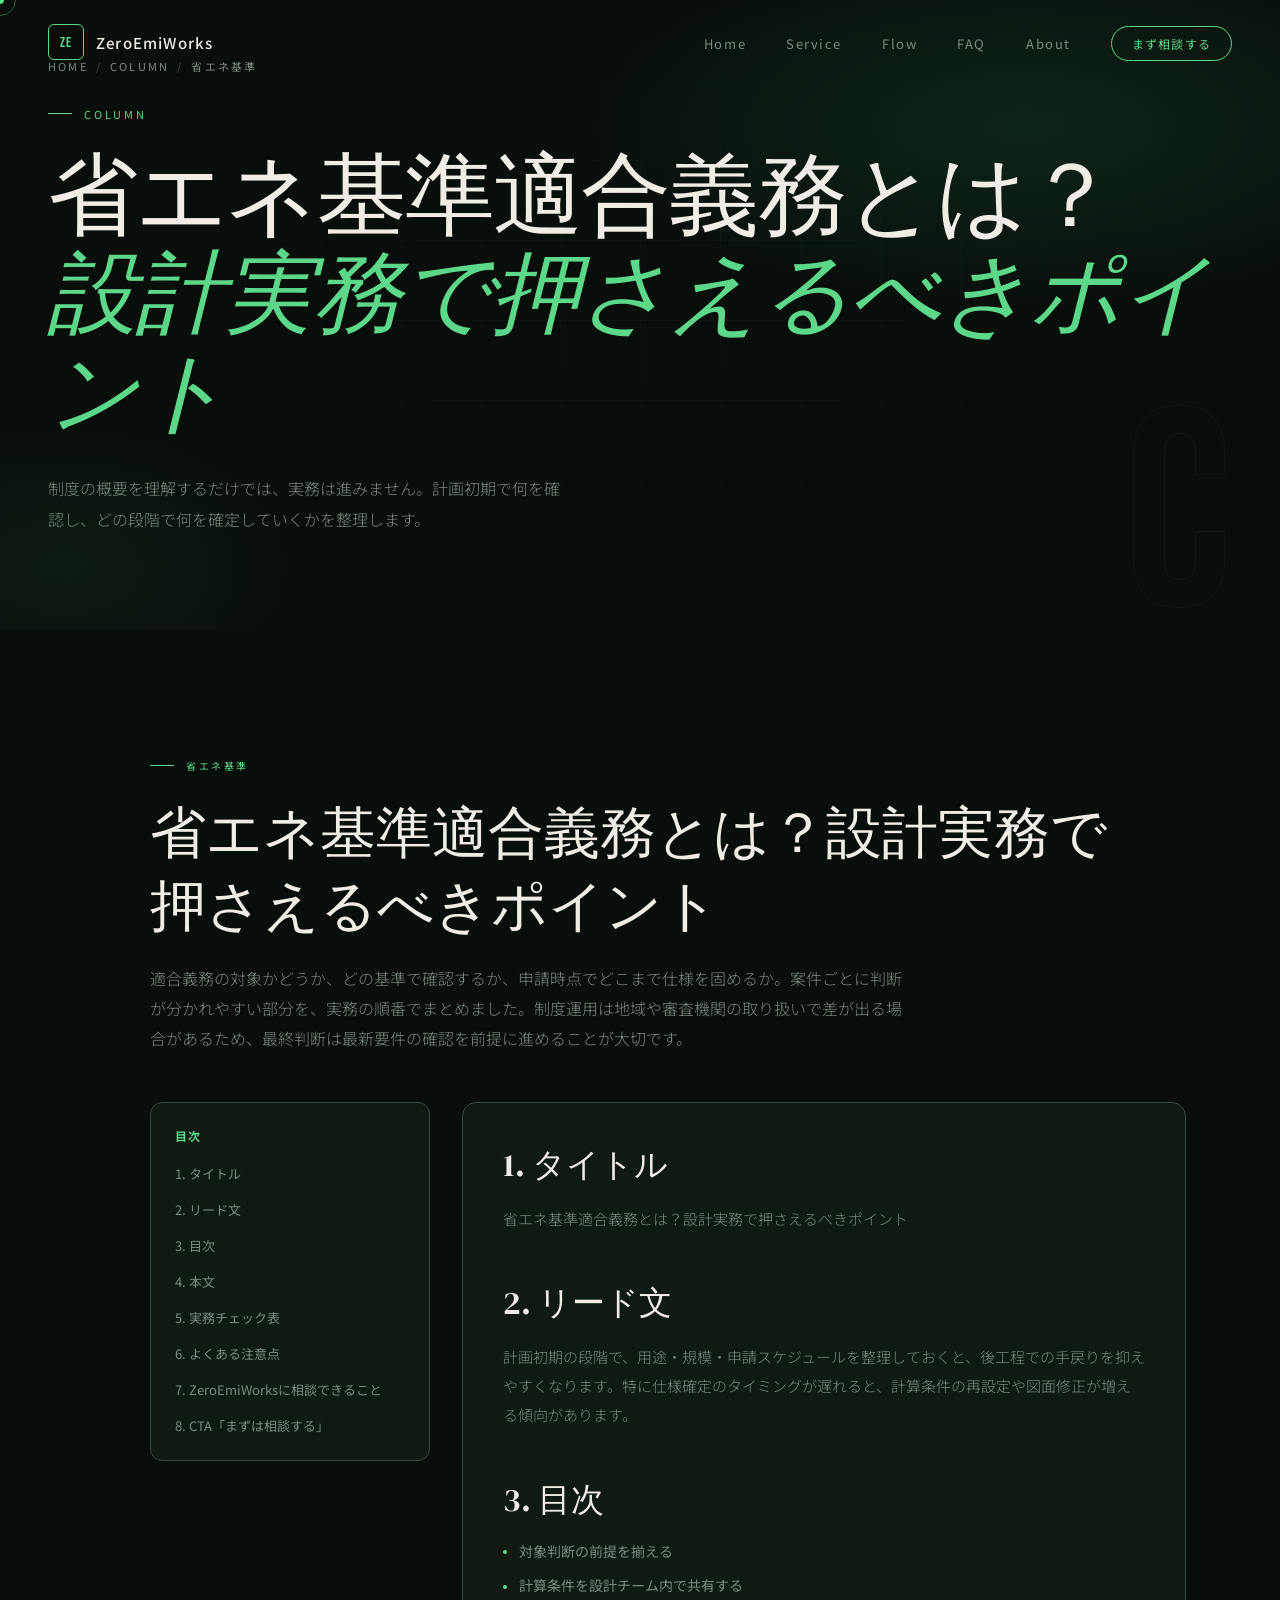
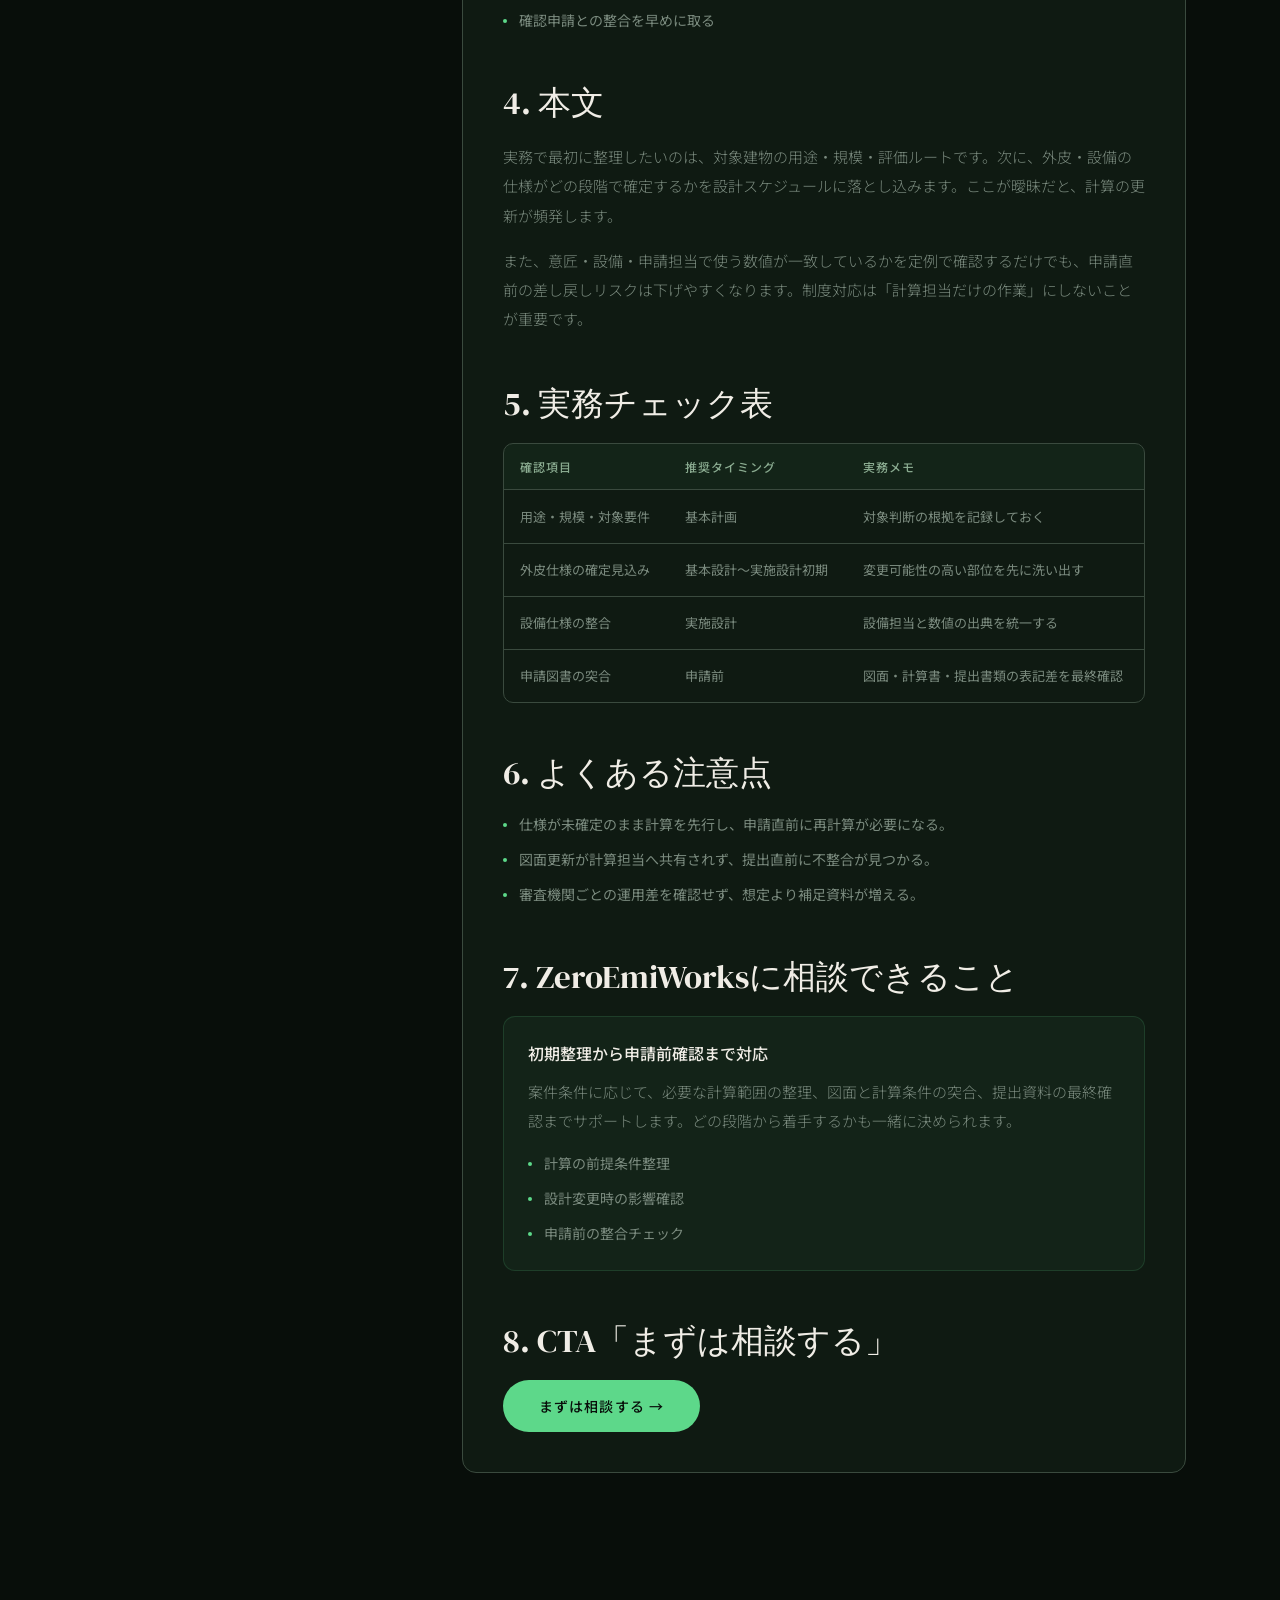
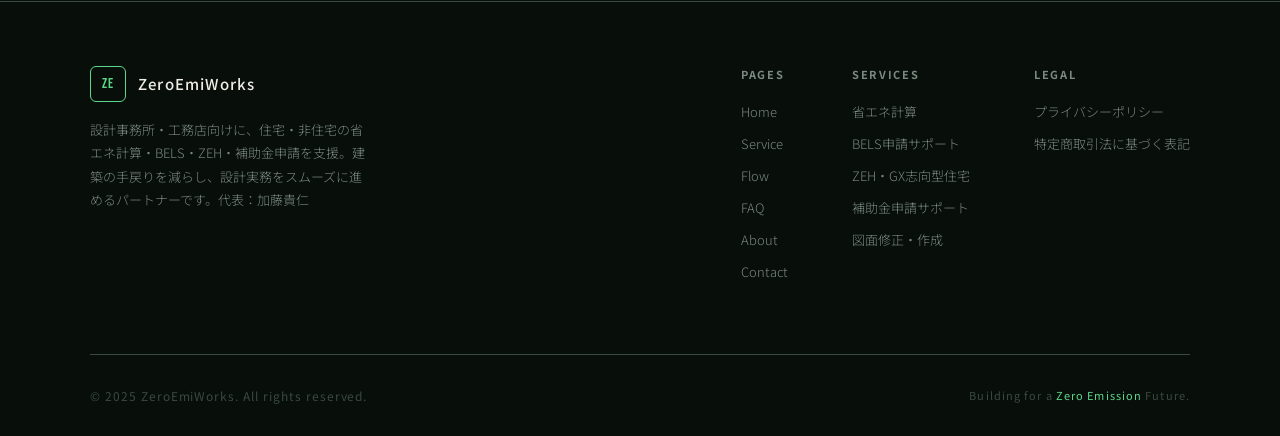
==== blog-shoene.html @ 1a53033e "Add column blog pages" ====
<!DOCTYPE html>
<html lang="ja">
<head>
  <meta charset="UTF-8">
  <meta name="viewport" content="width=device-width, initial-scale=1.0">
  <title>省エネ基準適合義務とは？設計実務で押さえるべきポイント — ZeroEmiWorks</title>
  <meta name="description" content="省エネ基準適合義務の実務対応を、設計事務所・工務店向けに整理。初期段階で確認したい項目、実務チェック表、注意点、相談の進め方をまとめています。">
  <meta property="og:title" content="省エネ基準適合義務とは？設計実務で押さえるべきポイント — ZeroEmiWorks">
  <meta property="og:description" content="省エネ基準適合義務に関する実務上の確認ポイントを整理した記事です。">
  <meta property="og:type" content="article">
  <meta property="og:url" content="https://zeroemiworks.com/blog-shoene.html">
  <meta property="og:image" content="https://zeroemiworks.com/ogp.png">
  <meta name="twitter:card" content="summary_large_image">
  <link rel="icon" href="favicon.ico">
  <link rel="preconnect" href="https://fonts.googleapis.com">
  <link rel="preconnect" href="https://fonts.gstatic.com" crossorigin>
  <link href="https://fonts.googleapis.com/css2?family=Noto+Sans+JP:wght@300;400;500;700&family=DM+Serif+Display:ital@0;1&family=Bebas+Neue&display=swap" rel="stylesheet">
  <link rel="stylesheet" href="style.css">
</head>
<body>
<div class="cursor" id="cursor"></div>
<div class="cursor-ring" id="cursorRing"></div>

<nav id="nav">
  <a href="index.html" class="nav-logo"><div class="logo-mark">ZE</div><span class="logo-text">ZeroEmiWorks</span></a>
  <ul class="nav-links">
    <li><a href="index.html">Home</a></li><li><a href="service.html">Service</a></li><li><a href="flow.html">Flow</a></li><li><a href="faq.html">FAQ</a></li><li><a href="about.html">About</a></li><li><a href="contact.html" class="nav-cta">まず相談する</a></li>
  </ul>
  <button class="nav-hamburger" id="navHamburger" aria-label="メニューを開く"><span></span><span></span><span></span></button>
</nav>
<div class="nav-mobile-menu" id="navMobileMenu">
  <a href="index.html">Home</a><a href="service.html">Service</a><a href="flow.html">Flow</a><a href="faq.html">FAQ</a><a href="about.html">About</a><a href="contact.html" class="nav-cta">まず相談する</a>
</div>

<section class="page-hero">
  <div class="page-hero-bg"></div>
  <div class="page-hero-grid"></div>
  <div class="page-hero-num">C</div>
  <div class="breadcrumb"><a href="index.html">Home</a><span class="sep">/</span><a href="blog.html">COLUMN</a><span class="sep">/</span><span>省エネ基準</span></div>
  <div class="page-hero-label">COLUMN</div>
  <h1>省エネ基準適合義務とは？<br><em>設計実務で押さえるべきポイント</em></h1>
  <p class="page-hero-sub">制度の概要を理解するだけでは、実務は進みません。計画初期で何を確認し、どの段階で何を確定していくかを整理します。</p>
</section>

<section class="section" style="background:var(--c-bg);">
  <div class="blog-article-wrap">
    <header class="blog-article-header reveal">
      <div class="section-eyebrow">省エネ基準</div>
      <h1>省エネ基準適合義務とは？設計実務で押さえるべきポイント</h1>
      <p class="blog-lead">適合義務の対象かどうか、どの基準で確認するか、申請時点でどこまで仕様を固めるか。案件ごとに判断が分かれやすい部分を、実務の順番でまとめました。制度運用は地域や審査機関の取り扱いで差が出る場合があるため、最終判断は最新要件の確認を前提に進めることが大切です。</p>
    </header>

    <div class="blog-layout reveal reveal-delay-1">
      <aside class="blog-toc">
        <h2>目次</h2>
        <ul>
          <li><a href="#sec1">1. タイトル</a></li>
          <li><a href="#sec2">2. リード文</a></li>
          <li><a href="#sec3">3. 目次</a></li>
          <li><a href="#sec4">4. 本文</a></li>
          <li><a href="#sec5">5. 実務チェック表</a></li>
          <li><a href="#sec6">6. よくある注意点</a></li>
          <li><a href="#sec7">7. ZeroEmiWorksに相談できること</a></li>
          <li><a href="#sec8">8. CTA「まずは相談する」</a></li>
        </ul>
      </aside>

      <article class="blog-content">
        <section id="sec1">
          <h3>1. タイトル</h3>
          <p>省エネ基準適合義務とは？設計実務で押さえるべきポイント</p>
        </section>

        <section id="sec2">
          <h3>2. リード文</h3>
          <p>計画初期の段階で、用途・規模・申請スケジュールを整理しておくと、後工程での手戻りを抑えやすくなります。特に仕様確定のタイミングが遅れると、計算条件の再設定や図面修正が増える傾向があります。</p>
        </section>

        <section id="sec3">
          <h3>3. 目次</h3>
          <ul class="blog-note-list">
            <li>対象判断の前提を揃える</li>
            <li>計算条件を設計チーム内で共有する</li>
            <li>確認申請との整合を早めに取る</li>
          </ul>
        </section>

        <section id="sec4">
          <h3>4. 本文</h3>
          <p>実務で最初に整理したいのは、対象建物の用途・規模・評価ルートです。次に、外皮・設備の仕様がどの段階で確定するかを設計スケジュールに落とし込みます。ここが曖昧だと、計算の更新が頻発します。</p>
          <p>また、意匠・設備・申請担当で使う数値が一致しているかを定例で確認するだけでも、申請直前の差し戻しリスクは下げやすくなります。制度対応は「計算担当だけの作業」にしないことが重要です。</p>
        </section>

        <section id="sec5">
          <h3>5. 実務チェック表</h3>
          <div class="blog-table-wrap">
            <table class="blog-table">
              <thead>
                <tr><th>確認項目</th><th>推奨タイミング</th><th>実務メモ</th></tr>
              </thead>
              <tbody>
                <tr><td>用途・規模・対象要件</td><td>基本計画</td><td>対象判断の根拠を記録しておく</td></tr>
                <tr><td>外皮仕様の確定見込み</td><td>基本設計〜実施設計初期</td><td>変更可能性の高い部位を先に洗い出す</td></tr>
                <tr><td>設備仕様の整合</td><td>実施設計</td><td>設備担当と数値の出典を統一する</td></tr>
                <tr><td>申請図書の突合</td><td>申請前</td><td>図面・計算書・提出書類の表記差を最終確認</td></tr>
              </tbody>
            </table>
          </div>
        </section>

        <section id="sec6">
          <h3>6. よくある注意点</h3>
          <ul class="blog-warn-list">
            <li>仕様が未確定のまま計算を先行し、申請直前に再計算が必要になる。</li>
            <li>図面更新が計算担当へ共有されず、提出直前に不整合が見つかる。</li>
            <li>審査機関ごとの運用差を確認せず、想定より補足資料が増える。</li>
          </ul>
        </section>

        <section id="sec7">
          <h3>7. ZeroEmiWorksに相談できること</h3>
          <div class="blog-mini-cta">
            <h4>初期整理から申請前確認まで対応</h4>
            <p>案件条件に応じて、必要な計算範囲の整理、図面と計算条件の突合、提出資料の最終確認までサポートします。どの段階から着手するかも一緒に決められます。</p>
            <ul class="blog-check-list">
              <li>計算の前提条件整理</li>
              <li>設計変更時の影響確認</li>
              <li>申請前の整合チェック</li>
            </ul>
          </div>
        </section>

        <section id="sec8">
          <h3>8. CTA「まずは相談する」</h3>
          <a href="contact.html" class="btn-primary">まずは相談する →</a>
        </section>
      </article>
    </div>
  </div>
</section>

<footer>
  <div class="footer-inner">
    <div class="footer-top">
      <div class="footer-brand">
        <a href="index.html" class="nav-logo"><div class="logo-mark">ZE</div><span class="logo-text">ZeroEmiWorks</span></a>
        <p>設計事務所・工務店向けに、住宅・非住宅の省エネ計算・BELS・ZEH・補助金申請を支援。建築の手戻りを減らし、設計実務をスムーズに進めるパートナーです。代表：加藤貴仁</p>
      </div>
      <div class="footer-links-grid">
        <div class="footer-col"><h4>Pages</h4><ul><li><a href="index.html">Home</a></li><li><a href="service.html">Service</a></li><li><a href="flow.html">Flow</a></li><li><a href="faq.html">FAQ</a></li><li><a href="about.html">About</a></li><li><a href="contact.html">Contact</a></li></ul></div>
        <div class="footer-col"><h4>Services</h4><ul><li><a href="service.html">省エネ計算</a></li><li><a href="service.html">BELS申請サポート</a></li><li><a href="service.html">ZEH・GX志向型住宅</a></li><li><a href="service.html">補助金申請サポート</a></li><li><a href="service.html">図面修正・作成</a></li></ul></div>
        <div class="footer-col"><h4>Legal</h4><ul><li><a href="privacy.html">プライバシーポリシー</a></li><li><a href="law.html">特定商取引法に基づく表記</a></li></ul></div>
      </div>
    </div>
    <div class="footer-bottom">
      <span class="footer-copy">© 2025 ZeroEmiWorks. All rights reserved.</span>
      <span class="footer-accent">Building for a <span>Zero Emission</span> Future.</span>
    </div>
  </div>
</footer>
<script src="script.js"></script>
</body>
</html>
---- style.css ----
/* ============================================================
   ZeroEmiWorks — style.css  (Netlify直置き版)
   全ページ共通スタイルシート
   ============================================================ */

/* ---------- Reset & Base ---------- */
*, *::before, *::after { box-sizing: border-box; margin: 0; padding: 0; }

:root {
  --c-bg: #080e0a;
  --c-surface: #0f1a12;
  --c-green: #1a5c3a;
  --c-green-mid: #2d7a52;
  --c-accent: #5dd88a;
  --c-sage: #8aab90;
  --c-paper: #f2efe8;
  --c-warm: #e8e2d5;
  --c-text: #f0ede6;
  --c-muted: #7a8a7e;
  --c-dim: #3a4a3e;
  --font-serif: 'DM Serif Display', 'Noto Serif JP', serif;
  --font-sans: 'Noto Sans JP', sans-serif;
  --font-display: 'Bebas Neue', sans-serif;
}

html { scroll-behavior: smooth; }

body {
  font-family: var(--font-sans);
  background: var(--c-bg);
  color: var(--c-text);
  overflow-x: hidden;
  cursor: none;
}

/* ---------- Custom Cursor ---------- */
.cursor {
  position: fixed;
  width: 8px;
  height: 8px;
  background: var(--c-accent);
  border-radius: 50%;
  pointer-events: none;
  z-index: 9999;
  transition: transform 0.15s ease, opacity 0.3s;
  transform: translate(-50%, -50%);
}
.cursor-ring {
  position: fixed;
  width: 32px;
  height: 32px;
  border: 1px solid rgba(93,216,138,0.4);
  border-radius: 50%;
  pointer-events: none;
  z-index: 9998;
  transition: transform 0.35s ease, width 0.3s, height 0.3s, border-color 0.3s;
  transform: translate(-50%, -50%);
}

/* ---------- Navigation ---------- */
nav {
  position: fixed;
  top: 0; left: 0; right: 0;
  z-index: 100;
  padding: 1.5rem 3rem;
  display: flex;
  align-items: center;
  justify-content: space-between;
  transition: background 0.5s, backdrop-filter 0.5s;
}
nav.scrolled {
  background: rgba(8,14,10,0.85);
  backdrop-filter: blur(16px);
  border-bottom: 1px solid rgba(93,216,138,0.1);
}
.nav-logo {
  display: flex;
  align-items: center;
  gap: 12px;
  text-decoration: none;
}
.logo-mark {
  width: 36px; height: 36px;
  border: 1px solid var(--c-accent);
  border-radius: 6px;
  display: flex; align-items: center; justify-content: center;
  font-family: var(--font-display);
  font-size: 14px;
  color: var(--c-accent);
  letter-spacing: 0.05em;
  flex-shrink: 0;
}
.logo-text {
  font-weight: 500;
  font-size: 15px;
  color: var(--c-text);
  letter-spacing: 0.08em;
}
.nav-links {
  display: flex;
  align-items: center;
  gap: 2.5rem;
  list-style: none;
}
.nav-links a {
  color: var(--c-muted);
  text-decoration: none;
  font-size: 13px;
  letter-spacing: 0.12em;
  font-weight: 400;
  transition: color 0.2s;
}
.nav-links a:hover,
.nav-links a.active { color: var(--c-text); }
.nav-cta {
  background: transparent;
  border: 1px solid var(--c-accent) !important;
  color: var(--c-accent) !important;
  padding: 8px 20px;
  border-radius: 100px;
  font-size: 12px !important;
  letter-spacing: 0.1em !important;
  transition: background 0.2s, color 0.2s !important;
}
.nav-cta:hover {
  background: var(--c-accent) !important;
  color: var(--c-bg) !important;
}

/* Hamburger */
.nav-hamburger {
  display: none;
  flex-direction: column;
  justify-content: center;
  gap: 5px;
  width: 36px; height: 36px;
  cursor: pointer;
  background: none;
  border: none;
  padding: 4px;
  z-index: 200;
}
.nav-hamburger span {
  display: block;
  width: 100%; height: 1px;
  background: var(--c-text);
  transition: transform 0.3s, opacity 0.3s;
}
.nav-hamburger.open span:nth-child(1) { transform: translateY(6px) rotate(45deg); }
.nav-hamburger.open span:nth-child(2) { opacity: 0; }
.nav-hamburger.open span:nth-child(3) { transform: translateY(-6px) rotate(-45deg); }

.nav-mobile-menu {
  display: none;
  position: fixed;
  inset: 0;
  background: rgba(8,14,10,0.97);
  backdrop-filter: blur(20px);
  z-index: 150;
  flex-direction: column;
  align-items: center;
  justify-content: center;
  gap: 2rem;
}
.nav-mobile-menu.open { display: flex; }
.nav-mobile-menu a {
  color: var(--c-text);
  text-decoration: none;
  font-size: 24px;
  font-family: var(--font-serif);
  font-weight: 300;
  letter-spacing: 0.05em;
  transition: color 0.2s;
}
.nav-mobile-menu a:hover { color: var(--c-accent); }
.nav-mobile-menu .nav-cta {
  font-size: 14px !important;
  padding: 12px 32px;
  margin-top: 1rem;
}

/* ---------- Section Base ---------- */
.section { padding: 8rem 3rem; position: relative; }
.section-inner { max-width: 1100px; margin: 0 auto; }

.section-eyebrow {
  font-size: 10px;
  letter-spacing: 0.25em;
  color: var(--c-accent);
  text-transform: uppercase;
  margin-bottom: 1.5rem;
  display: flex;
  align-items: center;
  gap: 12px;
}
.section-eyebrow::before {
  content: '';
  display: block;
  width: 24px; height: 1px;
  background: var(--c-accent);
}

/* ---------- Buttons ---------- */
.btn-primary {
  display: inline-flex;
  align-items: center;
  gap: 10px;
  background: var(--c-accent);
  color: var(--c-bg);
  padding: 16px 36px;
  border-radius: 100px;
  font-size: 14px;
  font-weight: 500;
  letter-spacing: 0.08em;
  text-decoration: none;
  transition: background 0.2s, transform 0.2s;
  font-family: var(--font-sans);
  border: none;
  cursor: pointer;
}
.btn-primary:hover { background: #7aeaa6; transform: translateY(-2px); }
.btn-primary svg { transition: transform 0.2s; }
.btn-primary:hover svg { transform: translateX(4px); }

.btn-outline {
  display: inline-flex;
  align-items: center;
  gap: 8px;
  border: 1px solid var(--c-dim);
  color: var(--c-muted);
  padding: 15px 32px;
  border-radius: 100px;
  font-size: 14px;
  letter-spacing: 0.08em;
  text-decoration: none;
  transition: border-color 0.2s, color 0.2s;
  font-family: var(--font-sans);
}
.btn-outline:hover { border-color: var(--c-muted); color: var(--c-text); }

.btn-ghost {
  display: inline-flex;
  align-items: center;
  gap: 8px;
  color: var(--c-muted);
  font-size: 13px;
  letter-spacing: 0.1em;
  text-decoration: none;
  transition: color 0.2s;
}
.btn-ghost:hover { color: var(--c-text); }

.link-more {
  color: var(--c-accent);
  text-decoration: none;
  font-size: 13px;
  letter-spacing: 0.1em;
  display: flex;
  align-items: center;
  gap: 8px;
  transition: gap 0.2s;
}
.link-more:hover { gap: 14px; }

/* ---------- Breadcrumb ---------- */
.breadcrumb {
  font-size: 11px;
  letter-spacing: 0.2em;
  color: var(--c-muted);
  text-transform: uppercase;
  margin-bottom: 2rem;
  display: flex;
  align-items: center;
  gap: 8px;
  position: relative; z-index: 2;
}
.breadcrumb a { color: var(--c-muted); text-decoration: none; transition: color 0.2s; }
.breadcrumb a:hover { color: var(--c-accent); }
.breadcrumb .sep { color: var(--c-dim); }

/* ---------- Page Hero (サブページ共通) ---------- */
.page-hero {
  min-height: 70vh;
  display: flex;
  flex-direction: column;
  justify-content: flex-end;
  padding: 0 3rem 6rem;
  position: relative;
  overflow: hidden;
}
.page-hero-bg {
  position: absolute; inset: 0;
  background:
    radial-gradient(ellipse 60% 50% at 80% 20%, rgba(26,92,58,0.3) 0%, transparent 60%),
    radial-gradient(ellipse 40% 50% at 5% 90%, rgba(93,216,138,0.06) 0%, transparent 50%),
    var(--c-bg);
}
.page-hero-grid {
  position: absolute; inset: 0;
  background-image:
    linear-gradient(rgba(93,216,138,0.04) 1px, transparent 1px),
    linear-gradient(90deg, rgba(93,216,138,0.04) 1px, transparent 1px);
  background-size: 80px 80px;
  -webkit-mask-image: radial-gradient(ellipse 80% 80% at 50% 50%, black 0%, transparent 70%);
  mask-image: radial-gradient(ellipse 80% 80% at 50% 50%, black 0%, transparent 70%);
}
.page-hero-num {
  position: absolute;
  right: 3rem; bottom: -2rem;
  font-family: var(--font-display);
  font-size: clamp(160px, 22vw, 300px);
  color: transparent;
  -webkit-text-stroke: 1px rgba(93,216,138,0.06);
  line-height: 1;
  user-select: none;
}
.page-hero-label {
  position: relative; z-index: 2;
  font-size: 11px;
  letter-spacing: 0.25em;
  color: var(--c-accent);
  text-transform: uppercase;
  margin-bottom: 1.5rem;
  display: flex; align-items: center; gap: 12px;
  opacity: 0; animation: fadeUp 0.8s ease 0.2s forwards;
}
.page-hero-label::before {
  content: ''; display: block;
  width: 24px; height: 1px;
  background: var(--c-accent);
}
.page-hero h1 {
  position: relative; z-index: 2;
  font-family: var(--font-serif);
  font-size: clamp(44px, 7vw, 90px);
  font-weight: 300;
  line-height: 1.1;
  letter-spacing: -0.02em;
  opacity: 0; animation: fadeUp 0.9s ease 0.4s forwards;
}
.page-hero h1 em { font-style: italic; color: var(--c-accent); }
.page-hero-sub {
  position: relative; z-index: 2;
  font-size: 16px;
  color: var(--c-muted);
  font-weight: 300;
  line-height: 1.9;
  max-width: 520px;
  margin-top: 2rem;
  opacity: 0; animation: fadeUp 0.9s ease 0.6s forwards;
}

/* ---------- Footer ---------- */
footer {
  background: var(--c-bg);
  border-top: 1px solid var(--c-dim);
  padding: 4rem 3rem 2rem;
}
.footer-inner { max-width: 1100px; margin: 0 auto; }
.footer-top {
  display: flex;
  justify-content: space-between;
  align-items: flex-start;
  margin-bottom: 4rem;
}
.footer-brand p {
  font-size: 13px;
  color: var(--c-muted);
  line-height: 1.8;
  max-width: 280px;
  margin-top: 1rem;
  font-weight: 300;
}
.footer-links-grid { display: flex; gap: 4rem; }
.footer-col h4 {
  font-size: 11px;
  letter-spacing: 0.15em;
  color: var(--c-muted);
  text-transform: uppercase;
  margin-bottom: 1rem;
}
.footer-col ul { list-style: none; }
.footer-col ul li { margin-bottom: 0.5rem; }
.footer-col ul a {
  color: var(--c-muted);
  text-decoration: none;
  font-size: 13px;
  font-weight: 300;
  transition: color 0.2s;
}
.footer-col ul a:hover { color: var(--c-text); }
.footer-bottom {
  border-top: 1px solid var(--c-dim);
  padding-top: 2rem;
  display: flex;
  justify-content: space-between;
  align-items: center;
}
.footer-copy { font-size: 12px; color: var(--c-dim); letter-spacing: 0.08em; }
.footer-accent { font-size: 11px; color: var(--c-dim); letter-spacing: 0.1em; }
.footer-accent span { color: var(--c-accent); }

/* ---------- Animations ---------- */
@keyframes fadeUp {
  from { opacity: 0; transform: translateY(24px); }
  to   { opacity: 1; transform: translateY(0); }
}
@keyframes scrollPulse {
  0%, 100% { opacity: 0.3; }
  50%       { opacity: 1; }
}

.reveal {
  opacity: 0;
  transform: translateY(32px);
  transition: opacity 0.7s ease, transform 0.7s ease;
}
.reveal.visible { opacity: 1; transform: translateY(0); }
.reveal-delay-1 { transition-delay: 0.1s; }
.reveal-delay-2 { transition-delay: 0.2s; }
.reveal-delay-3 { transition-delay: 0.3s; }
.reveal-delay-4 { transition-delay: 0.4s; }

/* ============================================================
   INDEX PAGE
   ============================================================ */

.hero {
  position: relative;
  min-height: 100vh;
  display: flex;
  flex-direction: column;
  justify-content: center;
  overflow: hidden;
  padding: 0 3rem;
}
.hero-bg {
  position: absolute; inset: 0;
  background:
    radial-gradient(ellipse 60% 50% at 70% 40%, rgba(26,92,58,0.25) 0%, transparent 60%),
    radial-gradient(ellipse 40% 60% at 10% 80%, rgba(93,216,138,0.06) 0%, transparent 50%),
    var(--c-bg);
}
.hero-grid {
  position: absolute; inset: 0;
  background-image:
    linear-gradient(rgba(93,216,138,0.04) 1px, transparent 1px),
    linear-gradient(90deg, rgba(93,216,138,0.04) 1px, transparent 1px);
  background-size: 80px 80px;
  -webkit-mask-image: radial-gradient(ellipse 80% 80% at 50% 50%, black 0%, transparent 70%);
  mask-image: radial-gradient(ellipse 80% 80% at 50% 50%, black 0%, transparent 70%);
}
.hero-number {
  position: absolute;
  right: 3rem; top: 50%;
  transform: translateY(-50%);
  font-family: var(--font-display);
  font-size: clamp(200px, 25vw, 360px);
  color: transparent;
  -webkit-text-stroke: 1px rgba(93,216,138,0.08);
  line-height: 1;
  user-select: none;
  letter-spacing: -0.02em;
}
.hero-content { position: relative; z-index: 2; max-width: 900px; }
.hero-label {
  font-size: 11px;
  letter-spacing: 0.25em;
  color: var(--c-accent);
  text-transform: uppercase;
  margin-bottom: 2rem;
  opacity: 0; animation: fadeUp 0.8s ease 0.3s forwards;
  display: flex; align-items: center; gap: 12px;
}
.hero-label::before { content: ''; display: block; width: 32px; height: 1px; background: var(--c-accent); }
.hero-headline {
  font-family: var(--font-serif);
  font-size: clamp(52px, 7vw, 96px);
  font-weight: 300;
  line-height: 1.1;
  letter-spacing: -0.02em;
  margin-bottom: 2rem;
  opacity: 0; animation: fadeUp 0.9s ease 0.5s forwards;
}
.hero-headline .accent-word { color: var(--c-accent); font-style: italic; }
.hero-headline .line2 {
  display: block;
  font-size: clamp(40px, 5.5vw, 72px);
  color: var(--c-muted);
  font-weight: 300;
  margin-top: 0.3em;
}
.hero-body {
  font-size: 16px;
  line-height: 1.9;
  color: var(--c-muted);
  font-weight: 300;
  max-width: 480px;
  margin-bottom: 3rem;
  opacity: 0; animation: fadeUp 0.9s ease 0.7s forwards;
}
.hero-actions {
  display: flex; align-items: center; gap: 2rem;
  opacity: 0; animation: fadeUp 0.9s ease 0.9s forwards;
}
.hero-scroll {
  position: absolute;
  bottom: 3rem; left: 3rem;
  display: flex; align-items: center; gap: 12px;
  opacity: 0; animation: fadeUp 0.9s ease 1.2s forwards;
}
.scroll-line {
  width: 1px; height: 48px;
  background: linear-gradient(to bottom, var(--c-accent), transparent);
  animation: scrollPulse 2s ease-in-out infinite;
}
.scroll-text {
  font-size: 10px;
  letter-spacing: 0.2em;
  color: var(--c-muted);
  text-transform: uppercase;
  writing-mode: vertical-rl;
}
.hero-stats {
  position: absolute;
  bottom: 3rem; right: 3rem;
  display: flex; gap: 3rem;
  opacity: 0; animation: fadeUp 0.9s ease 1.1s forwards;
}
.stat-item { text-align: right; }
.stat-num { font-family: var(--font-display); font-size: 36px; color: var(--c-text); letter-spacing: 0.02em; line-height: 1; }
.stat-unit { font-size: 16px; color: var(--c-accent); }
.stat-label { font-size: 11px; color: var(--c-muted); letter-spacing: 0.1em; margin-top: 4px; }

/* Problem */
.problem-section {
  background: var(--c-surface);
  border-top: 1px solid rgba(93,216,138,0.08);
  border-bottom: 1px solid rgba(93,216,138,0.08);
}
.problem-grid { display: grid; grid-template-columns: 1fr 1fr; gap: 6rem; align-items: center; }
.problem-text h2 { font-family: var(--font-serif); font-size: clamp(36px, 4vw, 54px); font-weight: 300; line-height: 1.25; letter-spacing: -0.01em; margin-bottom: 2rem; }
.problem-text h2 em { font-style: italic; color: var(--c-accent); }
.problem-text p { font-size: 16px; line-height: 1.9; color: var(--c-muted); font-weight: 300; margin-bottom: 1rem; }
.stat-big { background: rgba(93,216,138,0.05); border: 1px solid rgba(93,216,138,0.15); border-radius: 16px; padding: 2.5rem; text-align: center; }
.stat-big-num { font-family: var(--font-display); font-size: clamp(72px, 10vw, 120px); color: var(--c-accent); line-height: 1; letter-spacing: 0.02em; }
.stat-big-unit { font-size: 28px; color: var(--c-sage); }
.stat-big-label { font-size: 14px; color: var(--c-muted); margin-top: 1rem; line-height: 1.7; font-weight: 300; }
.stat-big-sub { font-size: 12px; color: var(--c-dim); margin-top: 0.5rem; }

/* Vision */
.vision-section { background: var(--c-bg); }
.vision-quote { border-left: 2px solid var(--c-accent); padding-left: 3rem; margin: 3rem 0; }
.vision-quote blockquote { font-family: var(--font-serif); font-size: clamp(24px, 3vw, 38px); font-weight: 300; line-height: 1.5; color: var(--c-text); letter-spacing: -0.01em; }
.vision-quote cite { display: block; font-size: 13px; color: var(--c-muted); font-style: normal; margin-top: 1.5rem; letter-spacing: 0.08em; }
.vision-pillars { display: grid; grid-template-columns: repeat(3, 1fr); gap: 1.5rem; margin-top: 4rem; }
.pillar { padding: 2rem; border: 1px solid var(--c-dim); border-radius: 12px; transition: border-color 0.3s, background 0.3s; }
.pillar:hover { border-color: rgba(93,216,138,0.3); background: rgba(93,216,138,0.03); }
.pillar-icon { width: 40px; height: 40px; margin-bottom: 1.5rem; opacity: 0.7; }
.pillar h3 { font-size: 16px; font-weight: 500; margin-bottom: 0.75rem; letter-spacing: 0.02em; }
.pillar p { font-size: 13px; color: var(--c-muted); line-height: 1.8; font-weight: 300; }

/* TOP Service */
.top-service-section { background: var(--c-surface); border-top: 1px solid rgba(93,216,138,0.08); }
.service-header { display: grid; grid-template-columns: 1fr 1fr; gap: 4rem; margin-bottom: 5rem; align-items: end; }
.service-header h2 { font-family: var(--font-serif); font-size: clamp(36px, 4vw, 52px); font-weight: 300; line-height: 1.2; }
.service-header p { font-size: 15px; color: var(--c-muted); line-height: 1.9; font-weight: 300; }
.services-list { display: grid; grid-template-columns: 1fr 1fr; gap: 1px; background: var(--c-dim); border: 1px solid var(--c-dim); border-radius: 16px; overflow: hidden; }
.service-item { background: var(--c-surface); padding: 2.5rem; display: flex; gap: 1.5rem; align-items: flex-start; transition: background 0.2s; }
.service-item:hover { background: rgba(93,216,138,0.04); }
.service-num { font-family: var(--font-display); font-size: 48px; color: rgba(93,216,138,0.2); line-height: 1; letter-spacing: 0.02em; flex-shrink: 0; width: 56px; }
.service-tag { font-size: 10px; letter-spacing: 0.15em; color: var(--c-accent); text-transform: uppercase; margin-bottom: 0.5rem; }
.service-name { font-size: 18px; font-weight: 500; margin-bottom: 0.5rem; letter-spacing: 0.02em; }
.service-desc { font-size: 13px; color: var(--c-muted); line-height: 1.8; font-weight: 300; }
.service-item.wide { grid-column: span 2; }

/* Process */
.process-section { background: var(--c-bg); }
.process-header h2 { font-family: var(--font-serif); font-size: clamp(36px, 4vw, 52px); font-weight: 300; margin-bottom: 1rem; }
.process-header p { font-size: 15px; color: var(--c-muted); font-weight: 300; max-width: 500px; line-height: 1.8; }
.process-steps { display: grid; grid-template-columns: repeat(5, 1fr); margin-top: 4rem; position: relative; }
.process-steps::before { content: ''; position: absolute; top: 32px; left: 10%; right: 10%; height: 1px; background: linear-gradient(to right, transparent, var(--c-dim), var(--c-dim), transparent); }
.step { display: flex; flex-direction: column; align-items: center; text-align: center; gap: 1rem; padding: 0 1rem; position: relative; z-index: 1; }
.step-circle { width: 64px; height: 64px; border: 1px solid var(--c-dim); border-radius: 50%; display: flex; align-items: center; justify-content: center; background: var(--c-bg); font-family: var(--font-display); font-size: 22px; color: var(--c-muted); letter-spacing: 0.05em; transition: border-color 0.3s, color 0.3s; }
.step:hover .step-circle { border-color: var(--c-accent); color: var(--c-accent); }
.step h4 { font-size: 13px; font-weight: 500; letter-spacing: 0.05em; }
.step p { font-size: 12px; color: var(--c-muted); line-height: 1.7; font-weight: 300; }

/* Knowledge */
.knowledge-section { background: var(--c-surface); border-top: 1px solid rgba(93,216,138,0.08); }
.knowledge-header { display: flex; justify-content: space-between; align-items: flex-end; margin-bottom: 3rem; }
.knowledge-header h2 { font-family: var(--font-serif); font-size: clamp(32px, 3.5vw, 44px); font-weight: 300; }
.articles-grid { display: grid; grid-template-columns: repeat(3, 1fr); gap: 1.5rem; }
.article-card { background: var(--c-bg); border: 1px solid var(--c-dim); border-radius: 12px; padding: 2rem; text-decoration: none; color: var(--c-text); transition: border-color 0.3s, transform 0.2s; display: flex; flex-direction: column; gap: 1rem; }
.article-card:hover { border-color: rgba(93,216,138,0.3); transform: translateY(-4px); }
.article-tag { display: inline-block; font-size: 10px; letter-spacing: 0.12em; color: var(--c-accent); border: 1px solid rgba(93,216,138,0.3); padding: 3px 10px; border-radius: 100px; text-transform: uppercase; align-self: flex-start; }
.article-title { font-size: 15px; font-weight: 500; line-height: 1.6; letter-spacing: 0.02em; flex: 1; }
.article-meta { font-size: 12px; color: var(--c-muted); display: flex; justify-content: space-between; }

/* About (TOP) */
.about-section { background: var(--c-bg); }
.about-grid { display: grid; grid-template-columns: 1fr 1fr; gap: 6rem; align-items: center; }
.about-image-wrap { position: relative; }
.about-image-box { width: 100%; aspect-ratio: 4/5; background: var(--c-surface); border: 1px solid var(--c-dim); border-radius: 16px; display: flex; align-items: center; justify-content: center; overflow: hidden; position: relative; }
.about-image-box img { width: 100%; height: 100%; object-fit: cover; }
.about-image-placeholder { font-size: 80px; opacity: 0.1; }
.about-image-overlay { position: absolute; bottom: 0; left: 0; right: 0; padding: 2rem; background: linear-gradient(to top, rgba(8,14,10,0.9) 0%, transparent 100%); }
.about-image-caption { font-size: 12px; color: var(--c-muted); letter-spacing: 0.1em; }
.about-accent-tag { position: absolute; top: -1rem; right: -1rem; background: var(--c-accent); color: var(--c-bg); font-size: 11px; font-weight: 700; letter-spacing: 0.1em; padding: 8px 16px; border-radius: 100px; text-transform: uppercase; }
.about-text h2 { font-family: var(--font-serif); font-size: clamp(32px, 3.5vw, 46px); font-weight: 300; line-height: 1.3; margin-bottom: 2rem; }
.about-text p { font-size: 15px; color: var(--c-muted); line-height: 1.9; font-weight: 300; margin-bottom: 1.5rem; }
.about-credentials { display: flex; flex-direction: column; gap: 0.5rem; margin-top: 2rem; }
.credential { display: flex; align-items: center; gap: 12px; font-size: 13px; color: var(--c-sage); }
.credential::before { content: ''; display: block; width: 4px; height: 4px; background: var(--c-accent); border-radius: 50%; flex-shrink: 0; }

/* CTA */
.cta-section { background: var(--c-surface); border-top: 1px solid rgba(93,216,138,0.08); text-align: center; padding: 8rem 3rem; position: relative; overflow: hidden; }
.cta-bg-text { position: absolute; top: 50%; left: 50%; transform: translate(-50%, -50%); font-family: var(--font-display); font-size: clamp(80px, 15vw, 200px); color: transparent; -webkit-text-stroke: 1px rgba(93,216,138,0.05); white-space: nowrap; user-select: none; letter-spacing: 0.05em; pointer-events: none; }
.cta-inner { position: relative; z-index: 1; }
.cta-section h2 { font-family: var(--font-serif); font-size: clamp(36px, 5vw, 64px); font-weight: 300; line-height: 1.2; margin-bottom: 1.5rem; }
.cta-section h2 em { font-style: italic; color: var(--c-accent); }
.cta-section p { font-size: 16px; color: var(--c-muted); max-width: 500px; margin: 0 auto 3rem; line-height: 1.8; font-weight: 300; }
.cta-buttons { display: flex; justify-content: center; align-items: center; gap: 1.5rem; flex-wrap: wrap; }
.cta-note { margin-top: 2rem; font-size: 12px; color: var(--c-dim); letter-spacing: 0.08em; }

/* Page CTA */
.page-cta { text-align: center; padding: 8rem 3rem; position: relative; overflow: hidden; }
.page-cta.on-surface { background: var(--c-surface); border-top: 1px solid rgba(93,216,138,0.08); }
.page-cta.on-bg { background: var(--c-bg); border-top: 1px solid rgba(93,216,138,0.08); }
.page-cta-bg { position: absolute; top: 50%; left: 50%; transform: translate(-50%, -50%); font-family: var(--font-display); font-size: clamp(80px, 15vw, 200px); color: transparent; -webkit-text-stroke: 1px rgba(93,216,138,0.05); white-space: nowrap; user-select: none; pointer-events: none; }
.page-cta-inner { position: relative; z-index: 1; }
.page-cta h2 { font-family: var(--font-serif); font-size: clamp(32px, 4vw, 52px); font-weight: 300; line-height: 1.3; margin-bottom: 1.5rem; }
.page-cta h2 em { font-style: italic; color: var(--c-accent); }
.page-cta p { font-size: 15px; color: var(--c-muted); max-width: 480px; margin: 0 auto 3rem; line-height: 1.8; font-weight: 300; }

/* ============================================================
   SERVICE PAGE
   ============================================================ */
.overview-intro { display: grid; grid-template-columns: 1fr 1fr; gap: 6rem; align-items: center; margin-bottom: 6rem; }
.overview-intro h2 { font-family: var(--font-serif); font-size: clamp(36px, 4vw, 52px); font-weight: 300; line-height: 1.2; }
.overview-intro h2 em { font-style: italic; color: var(--c-accent); }
.overview-intro p { font-size: 15px; color: var(--c-muted); line-height: 1.9; font-weight: 300; }

.service-cards { display: flex; flex-direction: column; gap: 2px; background: var(--c-dim); border: 1px solid var(--c-dim); border-radius: 16px; overflow: hidden; margin-bottom: 3rem; }
.service-card { background: var(--c-surface); padding: 3.5rem; display: grid; grid-template-columns: 60px 1fr auto; gap: 2.5rem; align-items: start; transition: background 0.3s; }
.service-card:hover { background: rgba(93,216,138,0.03); }
.service-card-num { font-family: var(--font-display); font-size: 56px; color: rgba(93,216,138,0.2); line-height: 1; letter-spacing: 0.02em; }
.service-card h3 { font-size: 22px; font-weight: 500; margin-bottom: 1rem; letter-spacing: 0.02em; }
.service-card p { font-size: 14px; color: var(--c-muted); line-height: 1.9; font-weight: 300; margin-bottom: 1.5rem; }
.service-features { display: flex; flex-direction: column; gap: 0.4rem; }
.service-feature { font-size: 13px; color: var(--c-sage); display: flex; align-items: center; gap: 8px; }
.service-feature::before { content: ''; display: block; width: 4px; height: 4px; background: var(--c-accent); border-radius: 50%; flex-shrink: 0; }
.service-card-badge { background: rgba(93,216,138,0.08); border: 1px solid rgba(93,216,138,0.2); border-radius: 8px; padding: 1rem 1.5rem; text-align: center; white-space: nowrap; align-self: start; flex-shrink: 0; }
.badge-label { font-size: 10px; letter-spacing: 0.12em; color: var(--c-muted); text-transform: uppercase; margin-bottom: 0.3rem; }
.badge-value { font-size: 14px; font-weight: 500; color: var(--c-accent); }

.pricing-header h2 { font-family: var(--font-serif); font-size: clamp(36px, 4vw, 52px); font-weight: 300; line-height: 1.2; margin-bottom: 1rem; }
.pricing-header p { font-size: 15px; color: var(--c-muted); font-weight: 300; max-width: 500px; line-height: 1.8; margin-bottom: 4rem; }
.pricing-grid { display: grid; grid-template-columns: repeat(3, 1fr); gap: 1.5rem; }
.pricing-card { background: var(--c-surface); border: 1px solid var(--c-dim); border-radius: 12px; padding: 2.5rem; transition: border-color 0.3s, transform 0.2s; }
.pricing-card:hover { border-color: rgba(93,216,138,0.3); transform: translateY(-4px); }
.pricing-card.featured { border-color: rgba(93,216,138,0.4); background: rgba(93,216,138,0.04); }
.pricing-tag { font-size: 10px; letter-spacing: 0.15em; color: var(--c-accent); text-transform: uppercase; margin-bottom: 1rem; }
.pricing-card h3 { font-size: 18px; font-weight: 500; margin-bottom: 0.5rem; }
.pricing-card .price { font-family: var(--font-display); font-size: 36px; color: var(--c-text); margin: 1.5rem 0 0.5rem; letter-spacing: 0.02em; }
.pricing-card .price-note { font-size: 12px; color: var(--c-muted); margin-bottom: 1.5rem; line-height: 1.6; }
.pricing-divider { height: 1px; background: var(--c-dim); margin-bottom: 1.5rem; }
.pricing-features { list-style: none; display: flex; flex-direction: column; gap: 0.6rem; }
.pricing-features li { font-size: 13px; color: var(--c-muted); display: flex; align-items: center; gap: 8px; font-weight: 300; }
.pricing-features li::before { content: ''; display: block; width: 4px; height: 4px; background: var(--c-accent); border-radius: 50%; flex-shrink: 0; }
.pricing-note { margin-top: 2rem; font-size: 13px; color: var(--c-muted); text-align: center; line-height: 1.7; font-weight: 300; }

/* ============================================================
   FLOW PAGE
   ============================================================ */
.flow-steps-full { display: flex; flex-direction: column; }
.flow-step-item { display: grid; grid-template-columns: 120px 1fr; gap: 3rem; padding: 3.5rem 0; border-bottom: 1px solid var(--c-dim); align-items: start; }
.flow-step-item:last-child { border-bottom: none; }
.flow-step-left { display: flex; flex-direction: column; align-items: center; gap: 1rem; }
.flow-step-num { font-family: var(--font-display); font-size: 56px; color: rgba(93,216,138,0.2); line-height: 1; letter-spacing: 0.02em; }
.flow-step-circle { width: 64px; height: 64px; border: 1px solid rgba(93,216,138,0.3); border-radius: 50%; display: flex; align-items: center; justify-content: center; background: rgba(93,216,138,0.05); }
.flow-step-circle svg { width: 24px; height: 24px; }
.flow-step-tag { font-size: 10px; letter-spacing: 0.15em; color: var(--c-accent); text-transform: uppercase; margin-bottom: 0.75rem; }
.flow-step-right h3 { font-size: 24px; font-weight: 500; margin-bottom: 1rem; letter-spacing: 0.02em; }
.flow-step-right p { font-size: 14px; color: var(--c-muted); line-height: 1.9; font-weight: 300; margin-bottom: 1.5rem; }
.flow-step-details { display: flex; flex-wrap: wrap; gap: 0.5rem; }
.flow-detail-tag { font-size: 12px; color: var(--c-sage); border: 1px solid var(--c-dim); padding: 4px 14px; border-radius: 100px; }
.flow-period-box { background: rgba(93,216,138,0.05); border: 1px solid rgba(93,216,138,0.15); border-radius: 12px; padding: 2rem; margin-top: 4rem; text-align: center; }
.flow-period-box h3 { font-size: 16px; font-weight: 500; margin-bottom: 0.5rem; }
.flow-period-box p { font-size: 14px; color: var(--c-muted); line-height: 1.7; font-weight: 300; }

/* ============================================================
   FAQ PAGE
   ============================================================ */
.faq-categories { display: flex; gap: 0.75rem; flex-wrap: wrap; margin-bottom: 3rem; }
.faq-cat-btn { background: transparent; border: 1px solid var(--c-dim); color: var(--c-muted); padding: 7px 18px; border-radius: 100px; font-size: 12px; letter-spacing: 0.08em; cursor: pointer; transition: all 0.2s; font-family: var(--font-sans); }
.faq-cat-btn:hover, .faq-cat-btn.active { background: var(--c-accent); border-color: var(--c-accent); color: var(--c-bg); }

.faq-list { display: flex; flex-direction: column; border: 1px solid var(--c-dim); border-radius: 12px; overflow: hidden; }
.faq-item { background: var(--c-bg); border-bottom: 1px solid var(--c-dim); }
.faq-item:last-child { border-bottom: none; }
.faq-q { display: flex; justify-content: space-between; align-items: center; padding: 1.75rem 2rem; cursor: pointer; transition: background 0.2s; gap: 1rem; }
.faq-q:hover { background: rgba(93,216,138,0.03); }
.faq-q span { font-size: 15px; font-weight: 500; line-height: 1.5; }
.faq-icon { width: 24px; height: 24px; border: 1px solid var(--c-dim); border-radius: 50%; display: flex; align-items: center; justify-content: center; flex-shrink: 0; color: var(--c-accent); font-size: 16px; transition: transform 0.3s, background 0.2s; line-height: 1; }
.faq-item.open .faq-icon { transform: rotate(45deg); background: rgba(93,216,138,0.1); }
.faq-a { max-height: 0; overflow: hidden; transition: max-height 0.4s ease; }
.faq-item.open .faq-a { max-height: 400px; }
.faq-a-inner { padding: 0 2rem 1.75rem; font-size: 14px; color: var(--c-muted); line-height: 1.9; font-weight: 300; }

/* Glossary */
.glossary-grid { display: grid; grid-template-columns: 1fr 1fr; gap: 1px; background: var(--c-dim); border: 1px solid var(--c-dim); border-radius: 12px; overflow: hidden; }
.glossary-item { background: var(--c-surface); padding: 2rem; transition: background 0.2s; }
.glossary-item:hover { background: rgba(93,216,138,0.03); }
.glossary-term { font-size: 18px; font-weight: 500; color: var(--c-accent); margin-bottom: 0.25rem; letter-spacing: 0.02em; }
.glossary-term-jp { font-size: 12px; color: var(--c-muted); margin-bottom: 0.75rem; letter-spacing: 0.05em; }
.glossary-def { font-size: 13px; color: var(--c-muted); line-height: 1.8; font-weight: 300; }

/* ============================================================
   ABOUT PAGE
   ============================================================ */
.about-fullhero { min-height: 100vh; display: flex; flex-direction: column; justify-content: center; padding: 7rem 3rem 4rem; position: relative; overflow: hidden; }
.about-fullhero-bg { position: absolute; inset: 0; background: radial-gradient(ellipse 50% 70% at 70% 30%, rgba(26,92,58,0.25) 0%, transparent 60%), radial-gradient(ellipse 40% 40% at 10% 80%, rgba(93,216,138,0.06) 0%, transparent 50%), var(--c-bg); }
.about-fullhero-grid { position: absolute; inset: 0; background-image: linear-gradient(rgba(93,216,138,0.04) 1px, transparent 1px), linear-gradient(90deg, rgba(93,216,138,0.04) 1px, transparent 1px); background-size: 80px 80px; -webkit-mask-image: radial-gradient(ellipse 80% 80% at 50% 50%, black 0%, transparent 70%); mask-image: radial-gradient(ellipse 80% 80% at 50% 50%, black 0%, transparent 70%); }
.about-hero-grid { display: grid; grid-template-columns: 1fr 1fr; gap: 6rem; align-items: center; max-width: 1100px; margin: 0 auto; width: 100%; position: relative; z-index: 2; }
.portrait-wrap { position: relative; }
.portrait-frame { width: 100%; aspect-ratio: 4/5; background: var(--c-surface); border: 1px solid var(--c-dim); border-radius: 20px; display: flex; align-items: center; justify-content: center; overflow: hidden; position: relative; }
.portrait-frame img { width: 100%; height: 100%; object-fit: cover; }
.portrait-placeholder { font-size: 80px; opacity: 0.08; display: flex; align-items: center; justify-content: center; width: 100%; height: 100%; color: var(--c-muted); }
.portrait-overlay { position: absolute; bottom: 0; left: 0; right: 0; padding: 2.5rem; background: linear-gradient(to top, rgba(8,14,10,0.95) 0%, transparent 100%); }
.portrait-name { font-size: 20px; font-weight: 500; margin-bottom: 0.25rem; }
.portrait-title { font-size: 13px; color: var(--c-muted); letter-spacing: 0.08em; }
.portrait-badge { position: absolute; top: -12px; right: 1.5rem; background: var(--c-accent); color: var(--c-bg); font-size: 11px; font-weight: 700; letter-spacing: 0.08em; padding: 7px 16px; border-radius: 100px; }

.story-body { display: flex; flex-direction: column; gap: 1.5rem; max-width: 760px; }
.story-body p { font-size: 16px; color: var(--c-muted); line-height: 2; font-weight: 300; }
.story-body p strong { color: var(--c-text); font-weight: 500; }
.story-highlight { font-size: 18px; font-family: var(--font-serif); color: var(--c-text); font-weight: 300; line-height: 1.7; border-left: 2px solid var(--c-accent); padding-left: 2rem; margin: 1rem 0; }

.cred-grid { display: grid; grid-template-columns: 1fr 1fr; gap: 1.5rem; margin-bottom: 3rem; }
.cred-card { background: var(--c-surface); border: 1px solid var(--c-dim); border-radius: 12px; padding: 2rem; transition: border-color 0.3s; }
.cred-card:hover { border-color: rgba(93,216,138,0.3); }
.cred-icon { width: 40px; height: 40px; margin-bottom: 1.25rem; display: flex; align-items: center; justify-content: center; background: rgba(93,216,138,0.08); border-radius: 8px; }
.cred-card h3 { font-size: 16px; font-weight: 500; margin-bottom: 0.5rem; }
.cred-card p { font-size: 13px; color: var(--c-muted); line-height: 1.7; font-weight: 300; }
.expertise-list { display: grid; grid-template-columns: repeat(3, 1fr); gap: 1rem; }
.expertise-item { background: rgba(93,216,138,0.05); border: 1px solid rgba(93,216,138,0.15); border-radius: 8px; padding: 1.25rem; text-align: center; }
.expertise-item span { font-size: 13px; color: var(--c-accent); font-weight: 500; letter-spacing: 0.05em; }

.philosophy-quotes { display: grid; grid-template-columns: repeat(3, 1fr); gap: 2rem; }
.philosophy-quote { padding: 2.5rem; background: var(--c-bg); border: 1px solid var(--c-dim); border-radius: 12px; transition: border-color 0.3s; }
.philosophy-quote:hover { border-color: rgba(93,216,138,0.3); }
.quote-num { font-family: var(--font-display); font-size: 48px; color: rgba(93,216,138,0.15); line-height: 1; margin-bottom: 1rem; }
.philosophy-quote blockquote { font-family: var(--font-serif); font-size: 17px; font-weight: 300; line-height: 1.6; color: var(--c-text); margin-bottom: 1rem; }
.philosophy-quote p { font-size: 12px; color: var(--c-muted); line-height: 1.7; font-weight: 300; }

.company-table { width: 100%; border-collapse: collapse; }
.company-table tr { border-bottom: 1px solid var(--c-dim); }
.company-table th { font-size: 12px; letter-spacing: 0.1em; color: var(--c-muted); font-weight: 500; text-transform: uppercase; padding: 1.25rem 2rem 1.25rem 0; text-align: left; width: 180px; vertical-align: top; }
.company-table td { font-size: 14px; color: var(--c-text); padding: 1.25rem 0; line-height: 1.8; font-weight: 300; }

/* ============================================================
   CONTACT PAGE
   ============================================================ */
.contact-layout { display: grid; grid-template-columns: 1fr 1.5fr; gap: 6rem; align-items: start; }
.contact-info-col h2 { font-family: var(--font-serif); font-size: clamp(28px, 3vw, 40px); font-weight: 300; line-height: 1.3; margin-bottom: 1.5rem; }
.contact-info-col h2 em { font-style: italic; color: var(--c-accent); }
.contact-info-col > p { font-size: 14px; color: var(--c-muted); line-height: 1.9; font-weight: 300; margin-bottom: 2.5rem; }
.contact-methods { display: flex; flex-direction: column; gap: 1rem; margin-bottom: 3rem; }
.method-card { display: flex; align-items: center; gap: 1rem; background: var(--c-bg); border: 1px solid var(--c-dim); border-radius: 10px; padding: 1.25rem 1.5rem; text-decoration: none; color: var(--c-text); transition: border-color 0.2s; }
.method-card:hover { border-color: rgba(93,216,138,0.3); }
.method-icon { width: 36px; height: 36px; background: rgba(93,216,138,0.1); border-radius: 8px; display: flex; align-items: center; justify-content: center; flex-shrink: 0; }
.method-label { font-size: 11px; letter-spacing: 0.1em; color: var(--c-muted); text-transform: uppercase; margin-bottom: 2px; }
.method-value { font-size: 14px; font-weight: 500; }
.contact-promise { background: rgba(93,216,138,0.05); border: 1px solid rgba(93,216,138,0.15); border-radius: 10px; padding: 1.5rem; }
.promise-title { font-size: 12px; letter-spacing: 0.1em; color: var(--c-accent); text-transform: uppercase; margin-bottom: 0.75rem; }
.promise-list { list-style: none; display: flex; flex-direction: column; gap: 0.5rem; }
.promise-list li { font-size: 13px; color: var(--c-muted); font-weight: 300; display: flex; align-items: center; gap: 8px; }
.promise-list li::before { content: ''; display: block; width: 4px; height: 4px; background: var(--c-accent); border-radius: 50%; flex-shrink: 0; }

.form-header { margin-bottom: 2.5rem; }
.form-header h3 { font-size: 18px; font-weight: 500; margin-bottom: 0.5rem; }
.form-header p { font-size: 13px; color: var(--c-muted); font-weight: 300; line-height: 1.7; }
.form-group { margin-bottom: 1.5rem; }
.form-row { display: grid; grid-template-columns: 1fr 1fr; gap: 1rem; }
label { display: block; font-size: 11px; letter-spacing: 0.12em; color: var(--c-muted); text-transform: uppercase; margin-bottom: 0.5rem; }
label .req { color: var(--c-accent); margin-left: 3px; }
input[type=text], input[type=email], input[type=tel], select, textarea {
  width: 100%;
  background: var(--c-bg);
  border: 1px solid var(--c-dim);
  border-radius: 8px;
  padding: 14px 16px;
  font-size: 14px;
  color: var(--c-text);
  font-family: var(--font-sans);
  transition: border-color 0.2s;
  outline: none;
  -webkit-appearance: none;
  appearance: none;
}
input:focus, select:focus, textarea:focus { border-color: var(--c-accent); }
input::placeholder, textarea::placeholder { color: var(--c-dim); }
select {
  cursor: pointer;
  background-image: url("data:image/svg+xml,%3Csvg width='12' height='8' viewBox='0 0 12 8' fill='none' xmlns='http://www.w3.org/2000/svg'%3E%3Cpath d='M1 1l5 5 5-5' stroke='%237a8a7e' stroke-width='1.5' stroke-linecap='round' stroke-linejoin='round'/%3E%3C/svg%3E");
  background-repeat: no-repeat;
  background-position: right 16px center;
  padding-right: 40px;
}
textarea { min-height: 140px; resize: vertical; line-height: 1.7; }
.radio-group { display: flex; flex-wrap: wrap; gap: 0.75rem; }
.radio-option { display: flex; align-items: center; gap: 6px; }
.radio-option input[type=radio] { width: auto; accent-color: var(--c-accent); cursor: pointer; }
.radio-option span { font-size: 13px; color: var(--c-muted); }
.form-note { font-size: 12px; color: var(--c-dim); line-height: 1.7; margin-bottom: 2rem; font-weight: 300; }
.btn-submit { width: 100%; background: var(--c-accent); color: var(--c-bg); border: none; border-radius: 100px; padding: 18px; font-size: 15px; font-weight: 700; letter-spacing: 0.08em; cursor: pointer; font-family: var(--font-sans); transition: background 0.2s, transform 0.2s; display: flex; align-items: center; justify-content: center; gap: 10px; }
.btn-submit:hover { background: #7aeaa6; transform: translateY(-2px); }
.form-privacy { font-size: 11px; color: var(--c-dim); text-align: center; margin-top: 1rem; font-weight: 300; }
.form-privacy a { color: var(--c-muted); text-decoration: none; border-bottom: 1px solid var(--c-dim); }

.thanks-state { display: none; text-align: center; padding: 4rem 2rem; }
.thanks-state.visible { display: block; }
.thanks-icon { width: 64px; height: 64px; background: rgba(93,216,138,0.15); border-radius: 50%; display: flex; align-items: center; justify-content: center; margin: 0 auto 2rem; }
.thanks-state h3 { font-family: var(--font-serif); font-size: 28px; font-weight: 300; margin-bottom: 1rem; }
.thanks-state p { font-size: 14px; color: var(--c-muted); line-height: 1.9; font-weight: 300; }

.access-grid { display: grid; grid-template-columns: repeat(3, 1fr); gap: 1.5rem; }
.access-card { background: var(--c-surface); border: 1px solid var(--c-dim); border-radius: 10px; padding: 2rem; }
.access-label { font-size: 10px; letter-spacing: 0.15em; color: var(--c-accent); text-transform: uppercase; margin-bottom: 0.75rem; }
.access-card h3 { font-size: 15px; font-weight: 500; margin-bottom: 0.5rem; }
.access-card p { font-size: 13px; color: var(--c-muted); line-height: 1.7; font-weight: 300; }

/* ============================================================
   RESPONSIVE
   ============================================================ */
@media (max-width: 900px) {
  .service-card { grid-template-columns: 60px 1fr; }
  .service-card-badge { grid-column: 2; }
  .overview-intro { grid-template-columns: 1fr; gap: 2rem; }
  .about-hero-grid { grid-template-columns: 1fr; gap: 3rem; }
  .philosophy-quotes { grid-template-columns: 1fr; }
  .contact-layout { grid-template-columns: 1fr; gap: 3rem; }
  .expertise-list { grid-template-columns: 1fr 1fr; }
  .glossary-grid { grid-template-columns: 1fr; }
}

@media (max-width: 768px) {
  nav { padding: 1.2rem 1.5rem; }
  .nav-links { display: none; }
  .nav-hamburger { display: flex; }

  .hero { padding: 0 1.5rem; }
  .hero-number { display: none; }
  .hero-stats { display: none; }
  .hero-scroll { left: 1.5rem; }

  .section { padding: 5rem 1.5rem; }
  .page-hero { padding: 0 1.5rem 4rem; min-height: 55vh; }
  .page-hero-num { display: none; }

  .problem-grid,
  .about-grid,
  .service-header,
  .about-hero-grid { grid-template-columns: 1fr; gap: 3rem; }

  .vision-pillars,
  .services-list { grid-template-columns: 1fr; }
  .service-item.wide { grid-column: span 1; }

  .process-steps { grid-template-columns: 1fr; }
  .process-steps::before { display: none; }

  .articles-grid,
  .pricing-grid,
  .cred-grid,
  .access-grid { grid-template-columns: 1fr; }

  .expertise-list { grid-template-columns: 1fr 1fr; }

  .flow-step-item { grid-template-columns: 1fr; gap: 1.5rem; }
  .flow-step-left { flex-direction: row; align-items: center; }

  .footer-top { flex-direction: column; gap: 3rem; }
  .footer-links-grid { flex-direction: column; gap: 2rem; }
  .footer-bottom { flex-direction: column; gap: 0.5rem; text-align: center; }

  .cta-section,
  .page-cta { padding: 5rem 1.5rem; }
  .knowledge-header { flex-direction: column; align-items: flex-start; gap: 1rem; }

  .service-card { grid-template-columns: 1fr; padding: 2rem; }
  .form-row { grid-template-columns: 1fr; }
  .contact-layout { grid-template-columns: 1fr; }

  .about-fullhero { padding: 7rem 1.5rem 4rem; min-height: auto; }
  .philosophy-quotes { grid-template-columns: 1fr; }
}
/* ============================================================
   ZeroEmiWorks — style.css 追記分
   以下を既存の style.css の末尾にそのまま貼り付けてください
   ============================================================ */

/* ---------- Contact バッジ帯 ---------- */
.contact-badge-item {
  display: flex;
  align-items: center;
  gap: 6px;
  font-size: 12px;
  color: var(--c-sage);
  letter-spacing: 0.04em;
  white-space: nowrap;
}

/* ---------- thanks.html カーソル修正 ---------- */
.btn-submit {
  cursor: pointer;
}
.faq-q {
  cursor: pointer;
}
.faq-cat-btn {
  cursor: pointer;
}

/* ---------- 法務ページ テーブルレスポンシブ ---------- */
@media (max-width: 600px) {
  .law-table th {
    display: block;
    width: auto;
    white-space: normal;
    font-size: 11px;
    letter-spacing: 0.12em;
    text-transform: uppercase;
    color: var(--c-accent);
    padding: 1.25rem 0 0.25rem;
    border-bottom: none;
  }
  .law-table td {
    display: block;
    padding: 0 0 1.25rem;
  }
  .law-table tr {
    border-bottom: 1px solid var(--c-dim);
  }
}

/* ---------- Contact バッジ帯 モバイル ---------- */
@media (max-width: 768px) {
  .contact-badge-item {
    font-size: 11px;
  }
}

/* ============================================================
   BLOG PAGE
   ============================================================ */
.blog-intro {
  max-width: 760px;
}
.blog-intro h2 {
  font-family: var(--font-serif);
  font-size: clamp(34px, 4vw, 48px);
  font-weight: 300;
  line-height: 1.3;
  margin-bottom: 1rem;
}
.blog-intro p {
  font-size: 15px;
  color: var(--c-muted);
  line-height: 1.9;
  font-weight: 300;
}

.blog-article-wrap {
  max-width: 980px;
  margin: 0 auto;
}
.blog-article-header {
  margin-bottom: 3rem;
}
.blog-article-header h1 {
  font-family: var(--font-serif);
  font-size: clamp(34px, 4.5vw, 56px);
  font-weight: 300;
  line-height: 1.3;
  margin-bottom: 1.25rem;
}
.blog-lead {
  font-size: 16px;
  color: var(--c-muted);
  line-height: 1.9;
  font-weight: 300;
  max-width: 760px;
}

.blog-layout {
  display: grid;
  grid-template-columns: 280px 1fr;
  gap: 2rem;
  align-items: start;
}
.blog-toc {
  background: var(--c-surface);
  border: 1px solid var(--c-dim);
  border-radius: 12px;
  padding: 1.5rem;
  position: sticky;
  top: 110px;
}
.blog-toc h2 {
  font-size: 12px;
  letter-spacing: 0.12em;
  color: var(--c-accent);
  text-transform: uppercase;
  margin-bottom: 1rem;
}
.blog-toc ul {
  list-style: none;
  display: flex;
  flex-direction: column;
  gap: 0.7rem;
}
.blog-toc a {
  color: var(--c-muted);
  text-decoration: none;
  font-size: 13px;
  line-height: 1.6;
  transition: color 0.2s;
}
.blog-toc a:hover {
  color: var(--c-accent);
}

.blog-content {
  background: var(--c-surface);
  border: 1px solid var(--c-dim);
  border-radius: 14px;
  padding: 2.5rem;
}
.blog-content section {
  margin-bottom: 3rem;
  scroll-margin-top: 100px;
}
.blog-content section:last-child {
  margin-bottom: 0;
}
.blog-content h3 {
  font-family: var(--font-serif);
  font-size: clamp(24px, 2.6vw, 34px);
  font-weight: 300;
  line-height: 1.35;
  margin-bottom: 1rem;
}
.blog-content p {
  font-size: 15px;
  color: var(--c-muted);
  line-height: 1.95;
  font-weight: 300;
  margin-bottom: 1rem;
}
.blog-content p:last-child {
  margin-bottom: 0;
}
.blog-note-list,
.blog-check-list,
.blog-warn-list {
  list-style: none;
  display: flex;
  flex-direction: column;
  gap: 0.6rem;
}
.blog-note-list li,
.blog-check-list li,
.blog-warn-list li {
  font-size: 14px;
  color: var(--c-muted);
  line-height: 1.8;
  padding-left: 1rem;
  position: relative;
}
.blog-note-list li::before,
.blog-check-list li::before,
.blog-warn-list li::before {
  content: '';
  width: 4px;
  height: 4px;
  border-radius: 50%;
  background: var(--c-accent);
  position: absolute;
  top: 0.8em;
  left: 0;
}

.blog-table-wrap {
  overflow-x: auto;
  border: 1px solid var(--c-dim);
  border-radius: 10px;
}
.blog-table {
  width: 100%;
  border-collapse: collapse;
  min-width: 640px;
}
.blog-table th,
.blog-table td {
  border-bottom: 1px solid var(--c-dim);
  padding: 0.9rem 1rem;
  text-align: left;
  vertical-align: top;
}
.blog-table th {
  font-size: 12px;
  letter-spacing: 0.08em;
  color: var(--c-sage);
  font-weight: 500;
  background: rgba(93,216,138,0.05);
}
.blog-table td {
  font-size: 13px;
  color: var(--c-muted);
  line-height: 1.8;
}
.blog-table tr:last-child td {
  border-bottom: none;
}

.blog-mini-cta {
  background: rgba(93,216,138,0.05);
  border: 1px solid rgba(93,216,138,0.15);
  border-radius: 12px;
  padding: 1.5rem;
}
.blog-mini-cta h4 {
  font-size: 16px;
  font-weight: 500;
  margin-bottom: 0.75rem;
}
.blog-mini-cta p {
  margin-bottom: 1rem;
}

@media (max-width: 900px) {
  .blog-layout {
    grid-template-columns: 1fr;
  }
  .blog-toc {
    position: static;
    top: auto;
  }
}

@media (max-width: 768px) {
  .blog-content {
    padding: 1.5rem;
  }
  .blog-article-header {
    margin-bottom: 2rem;
  }
}
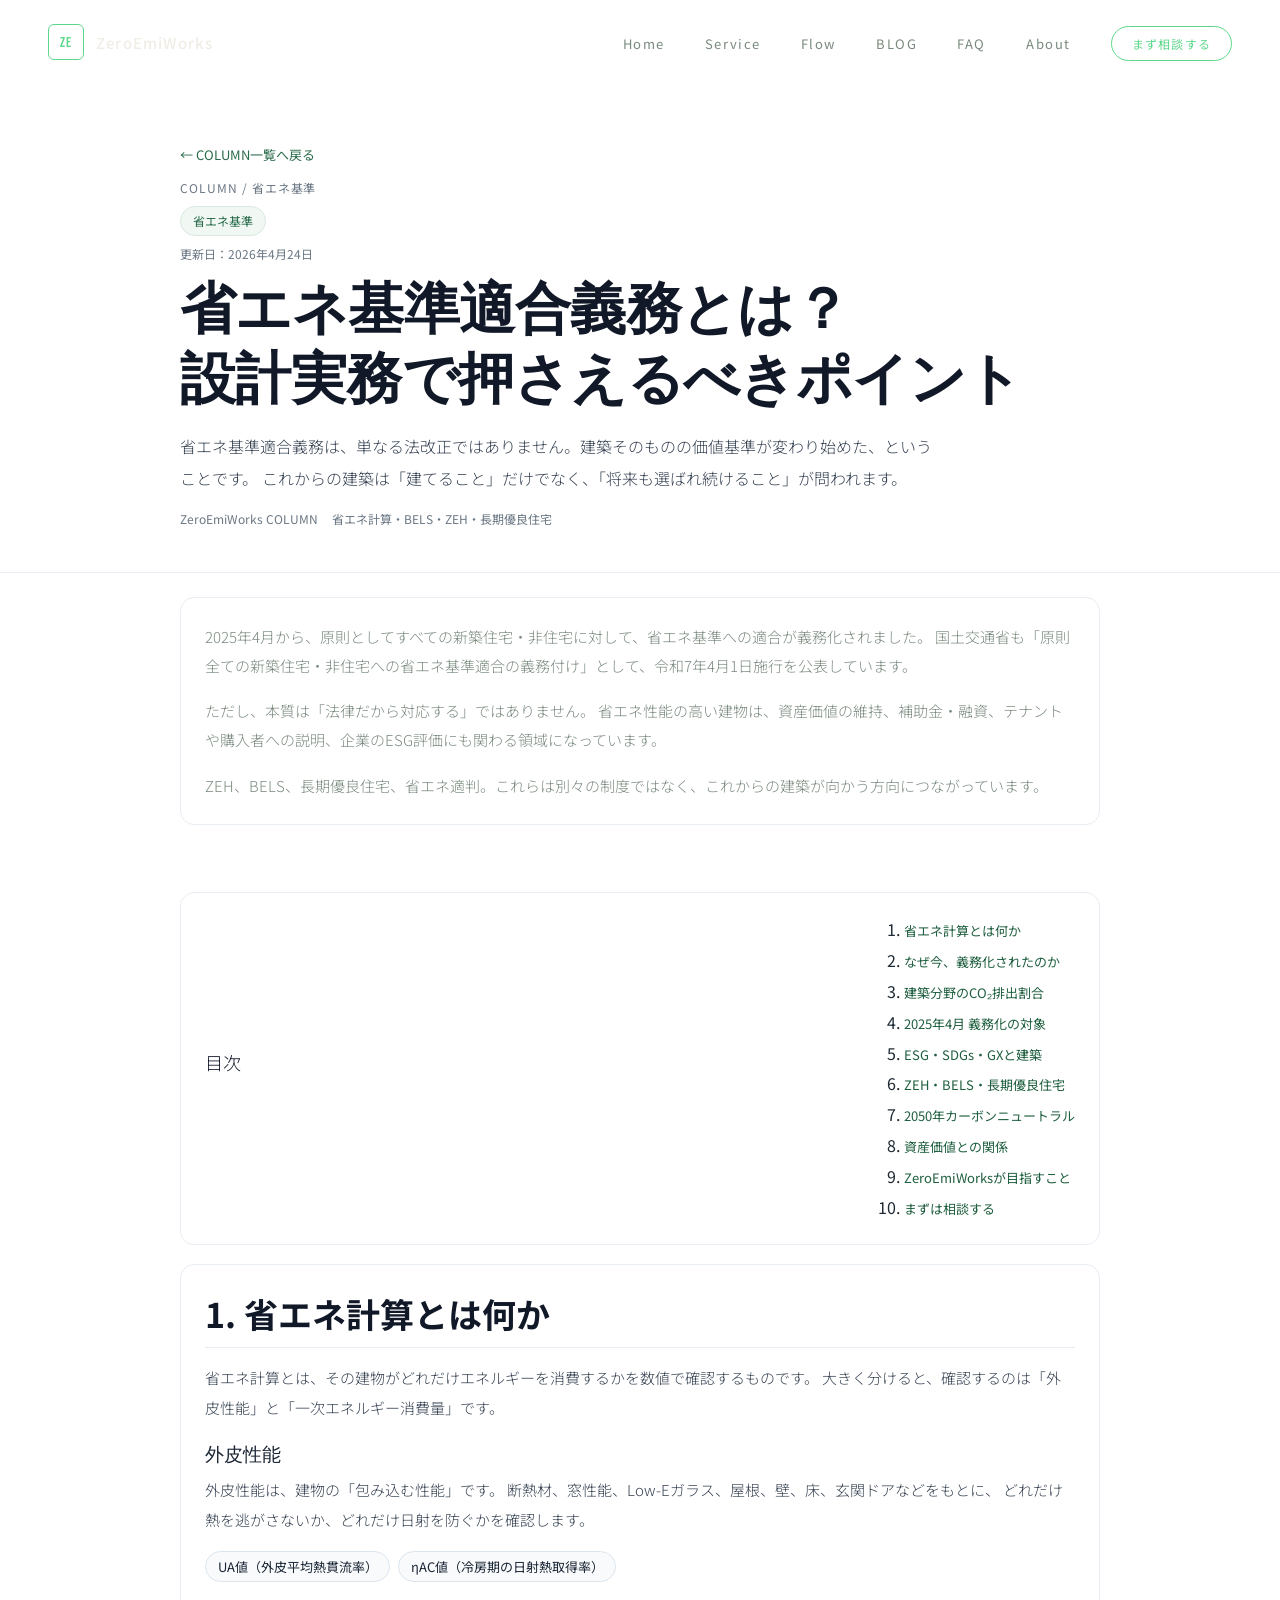
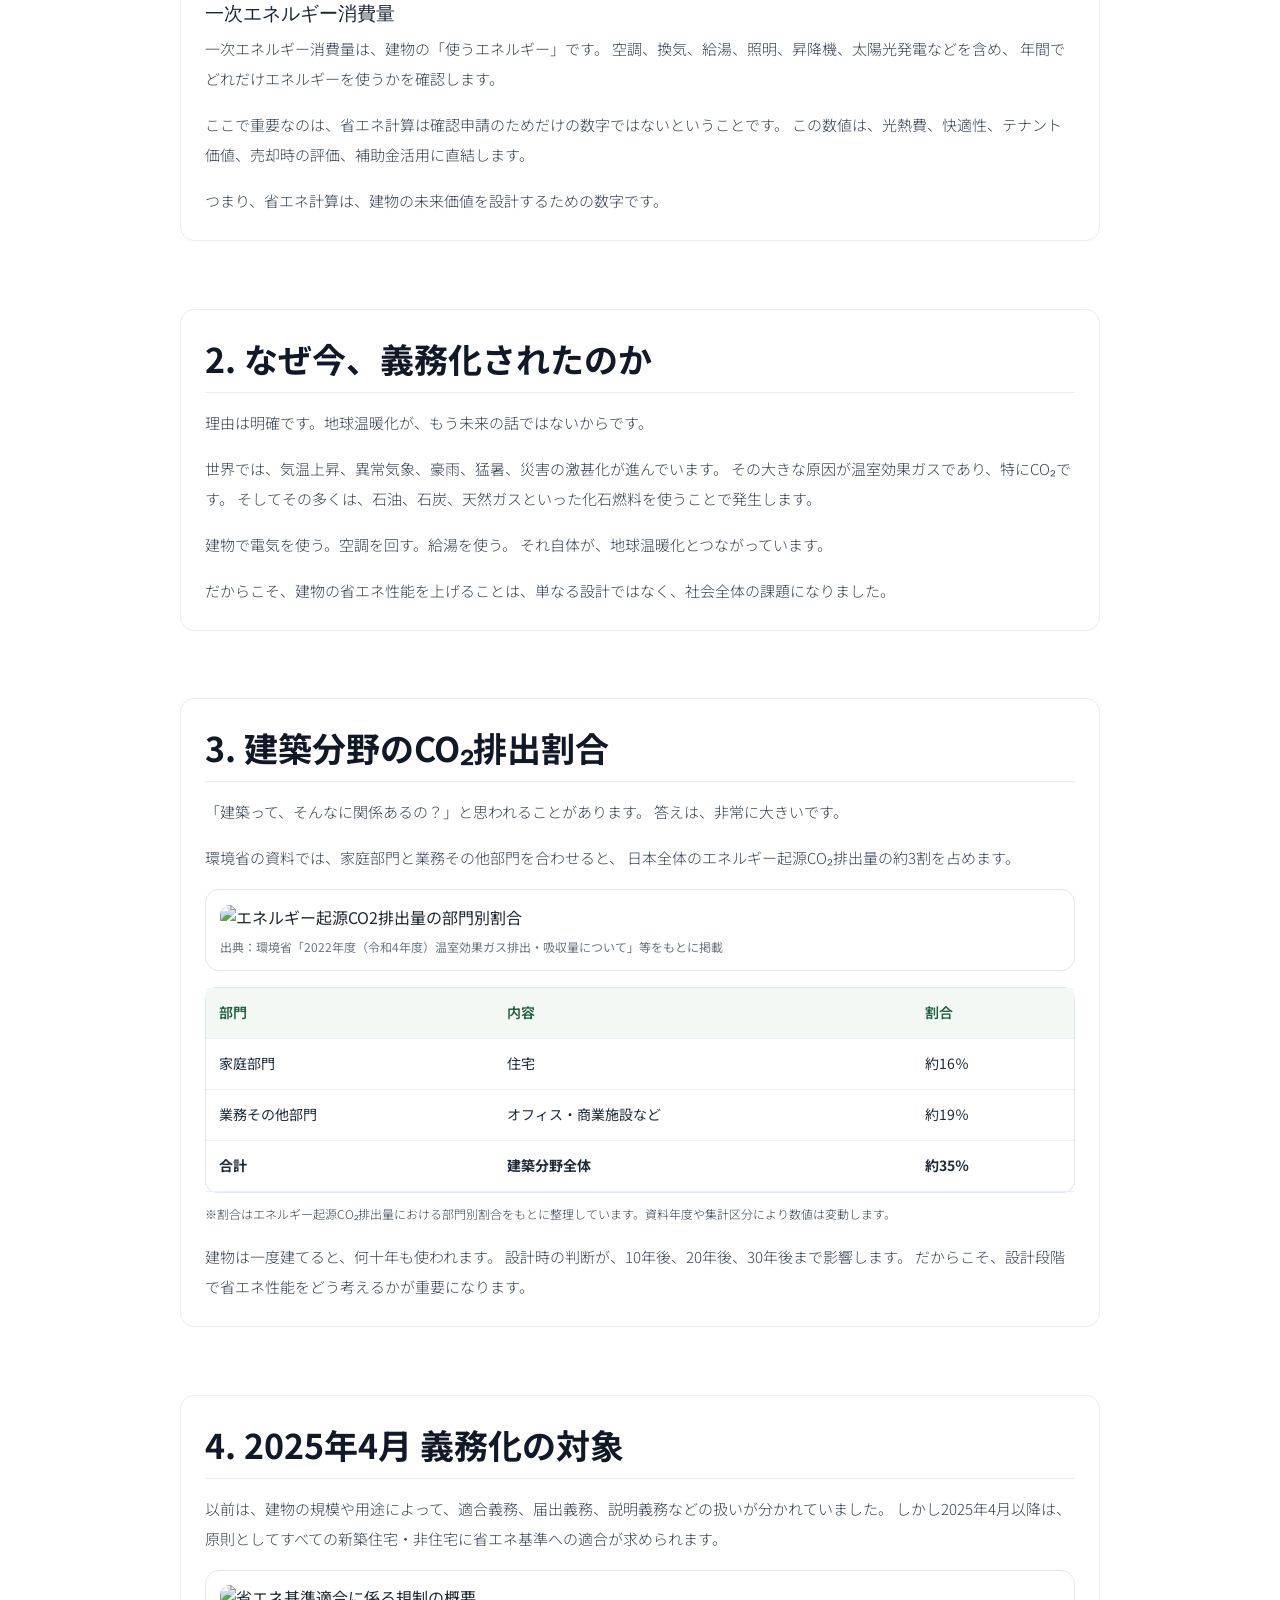
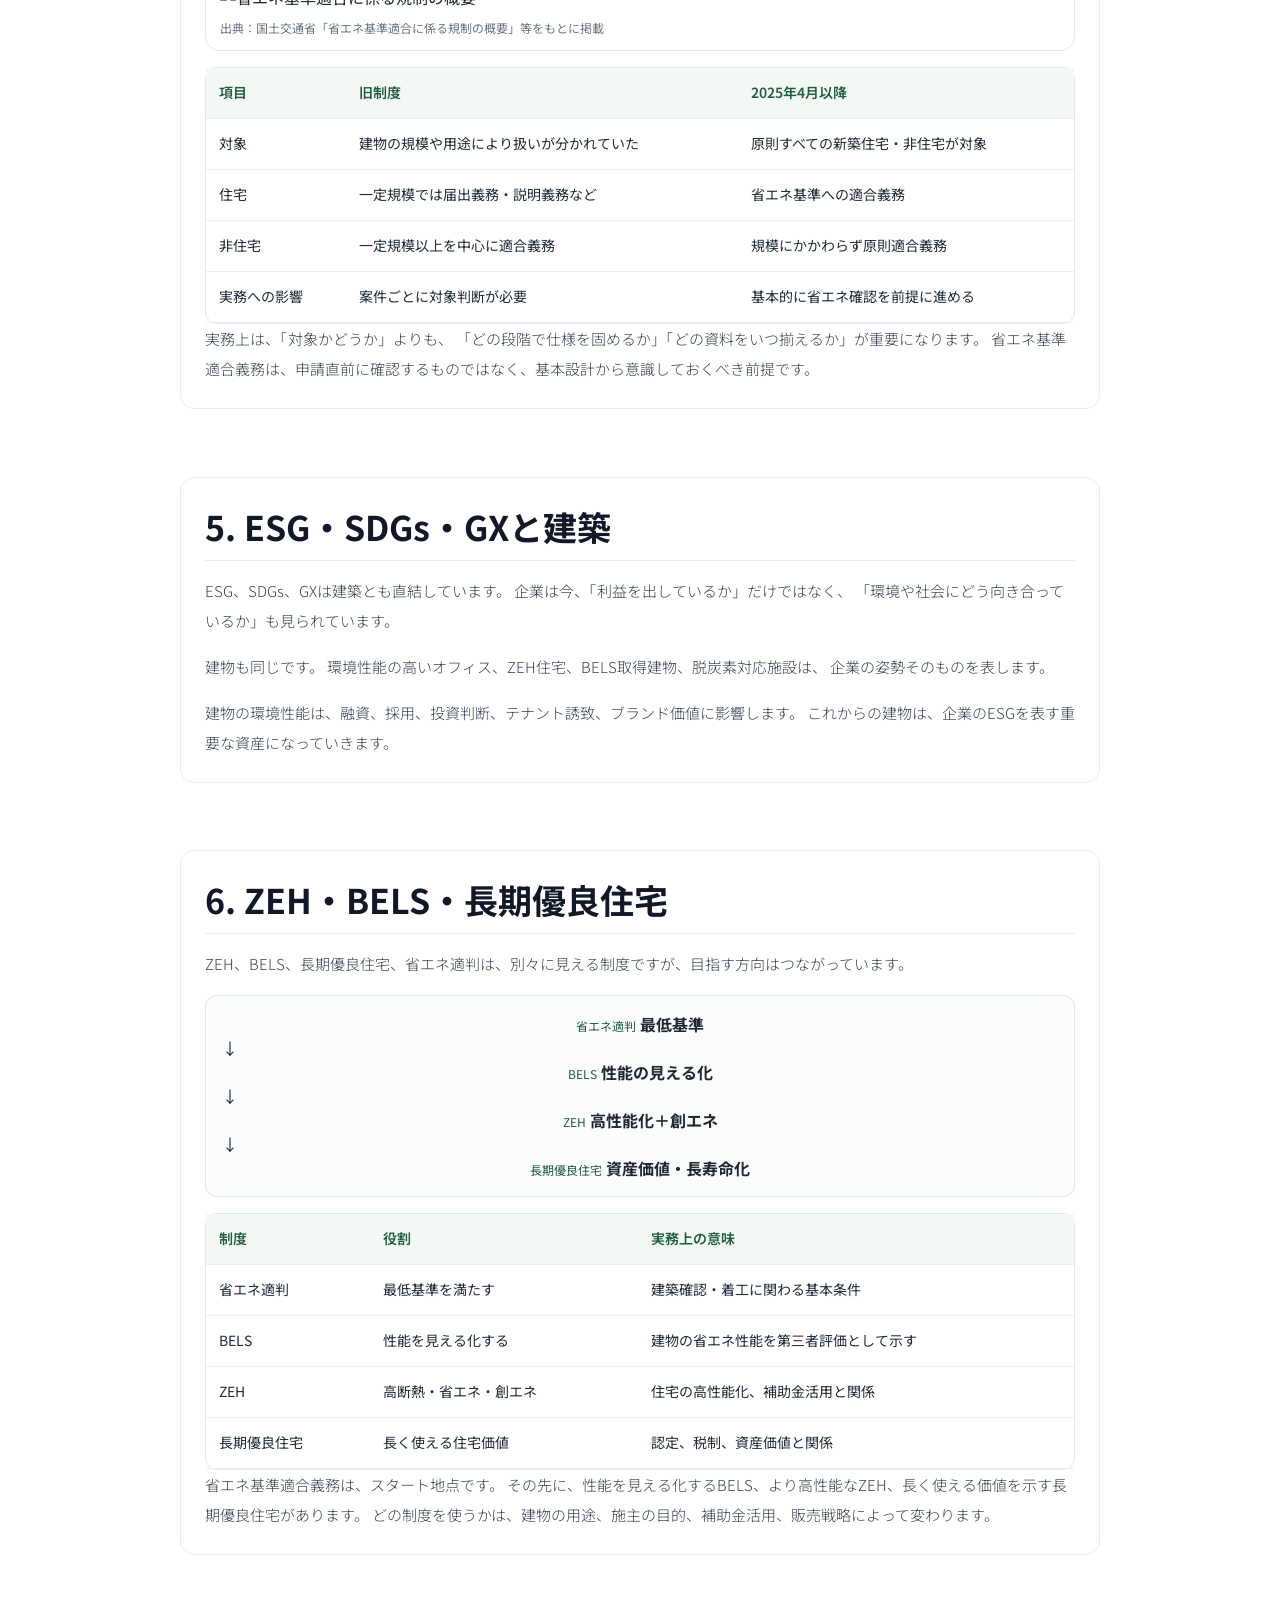
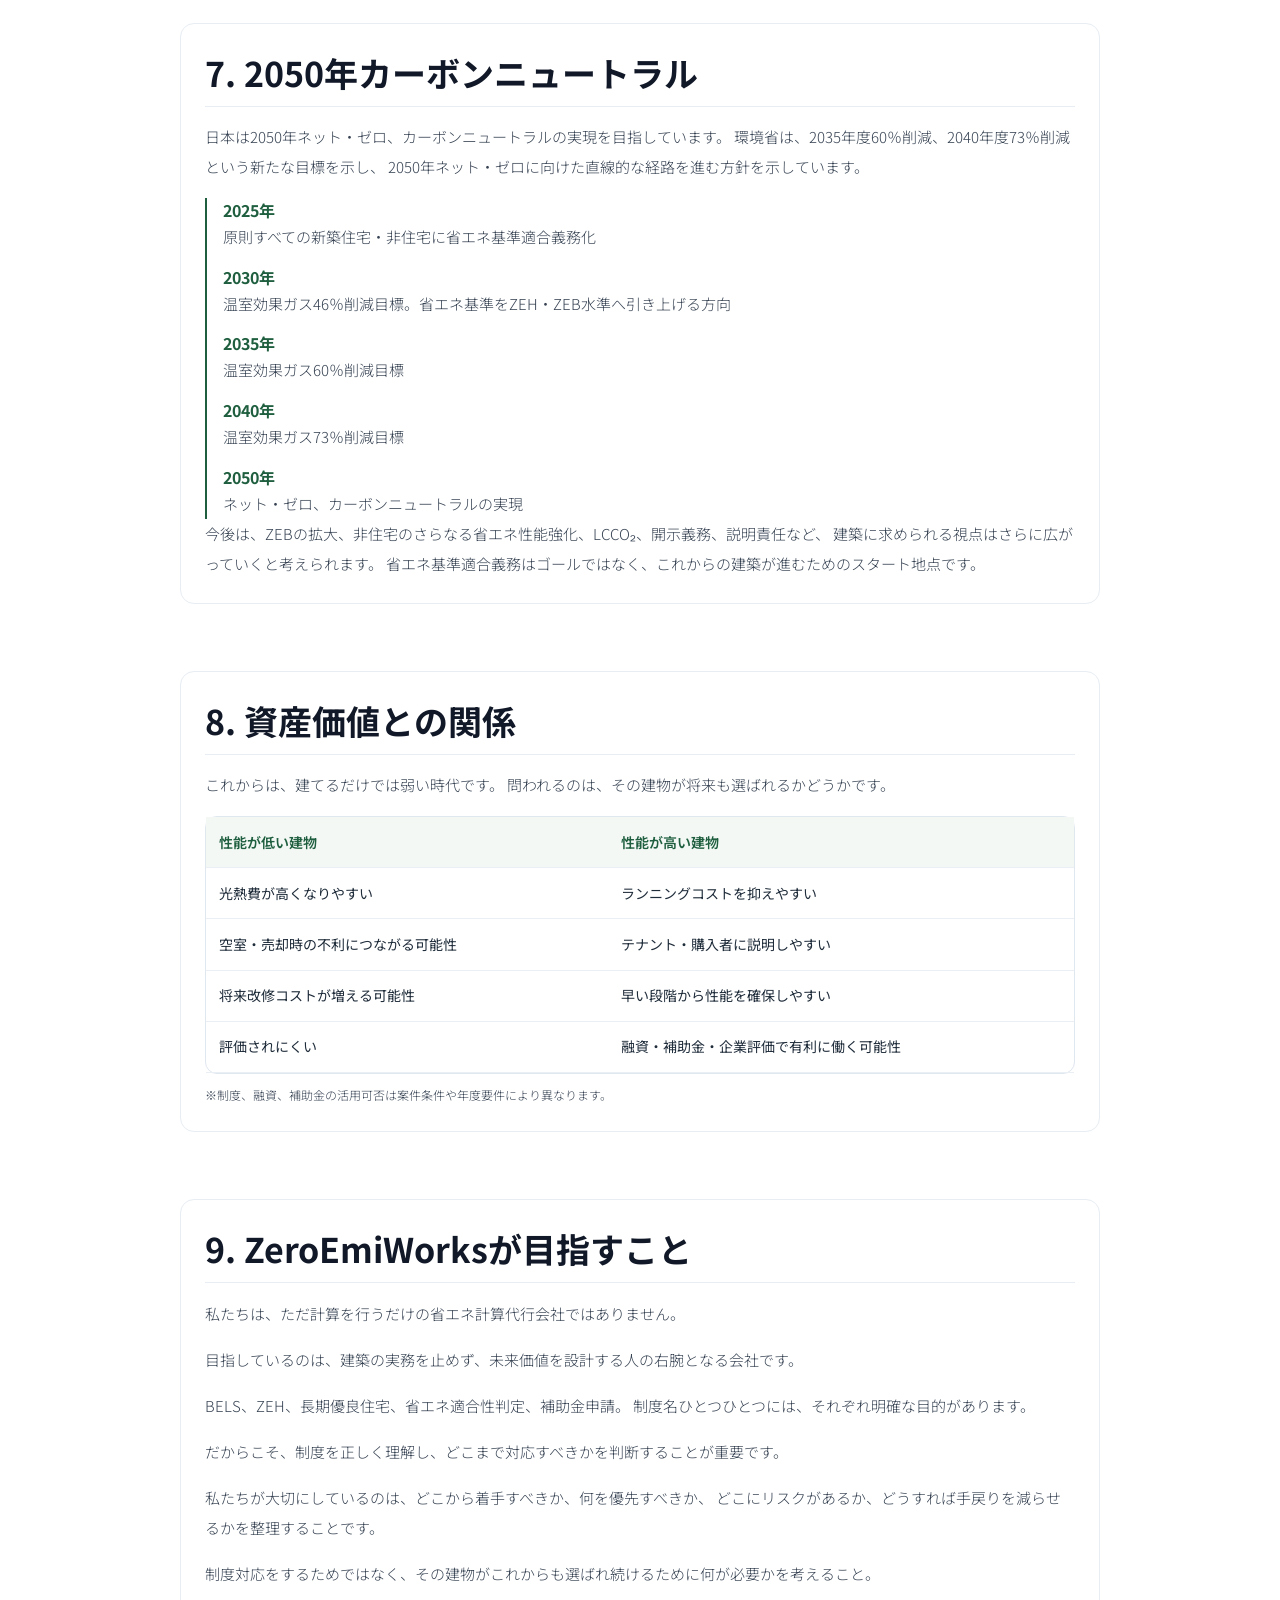
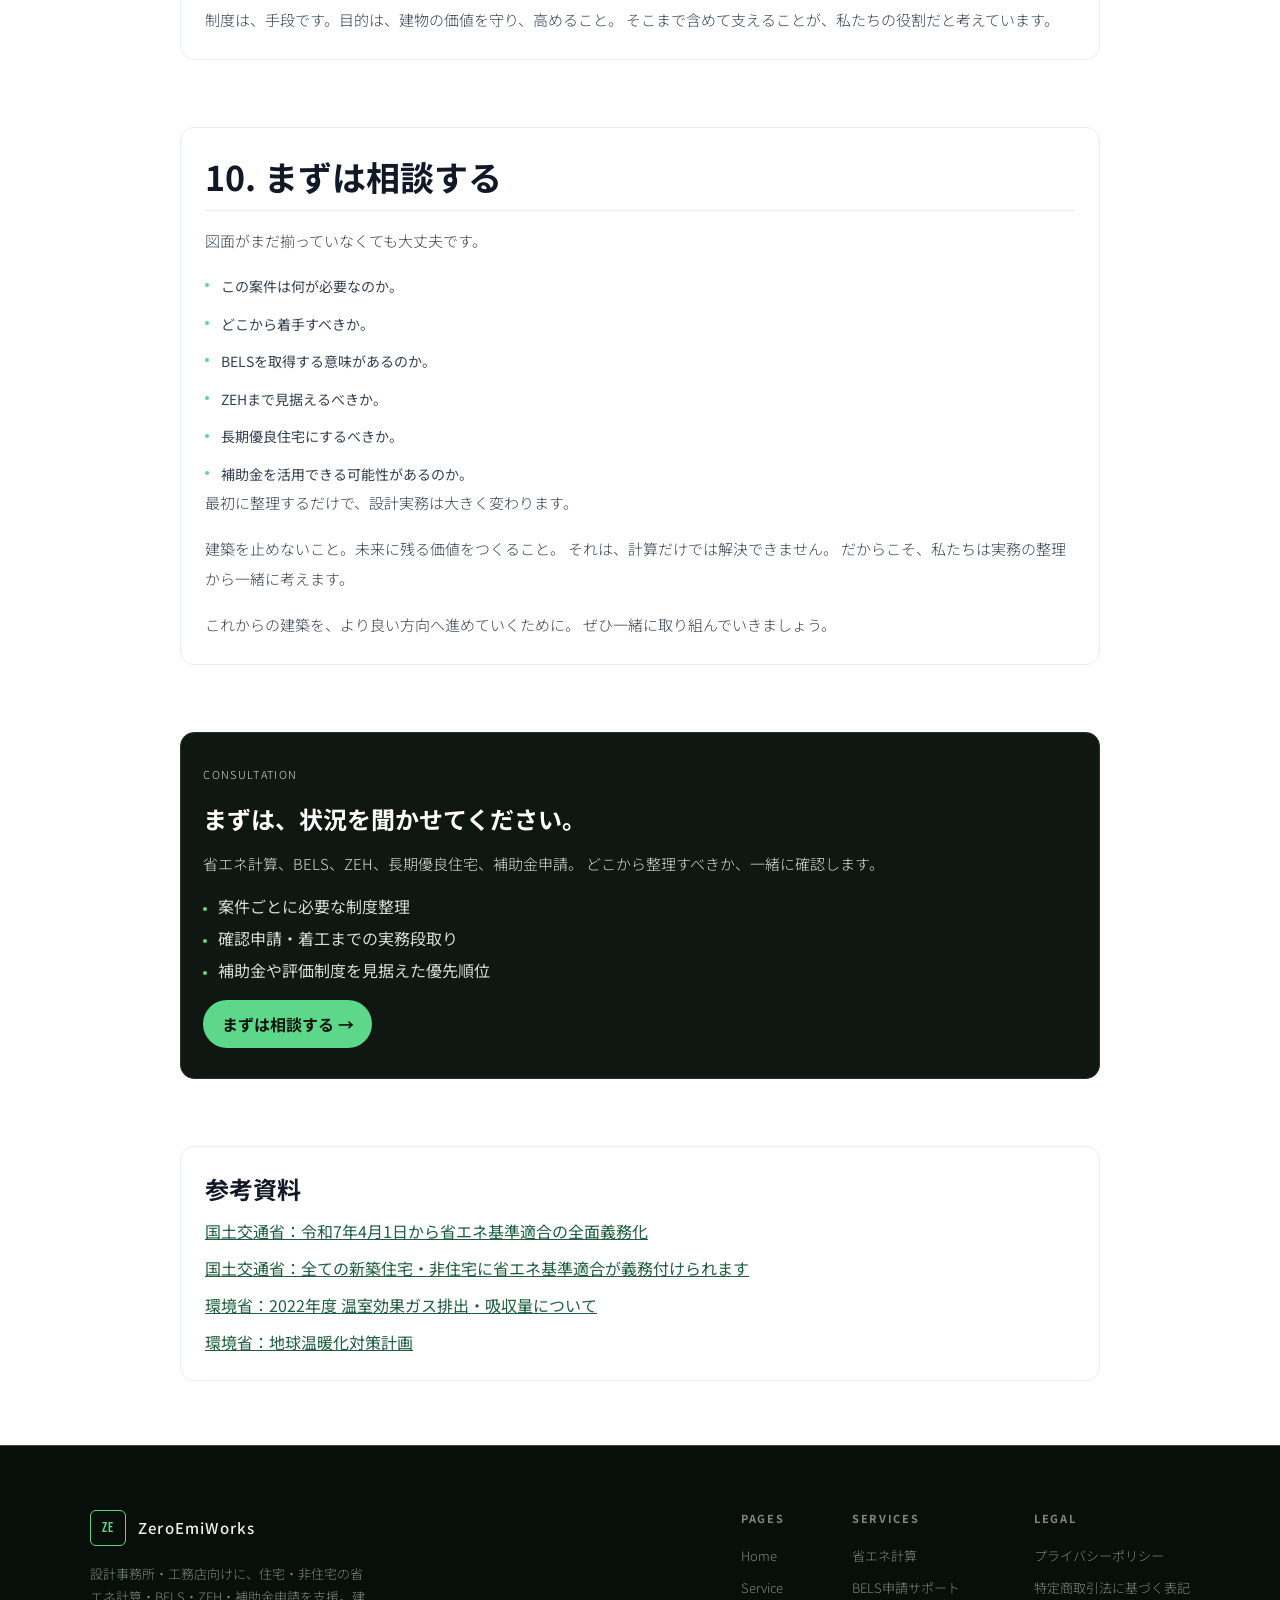
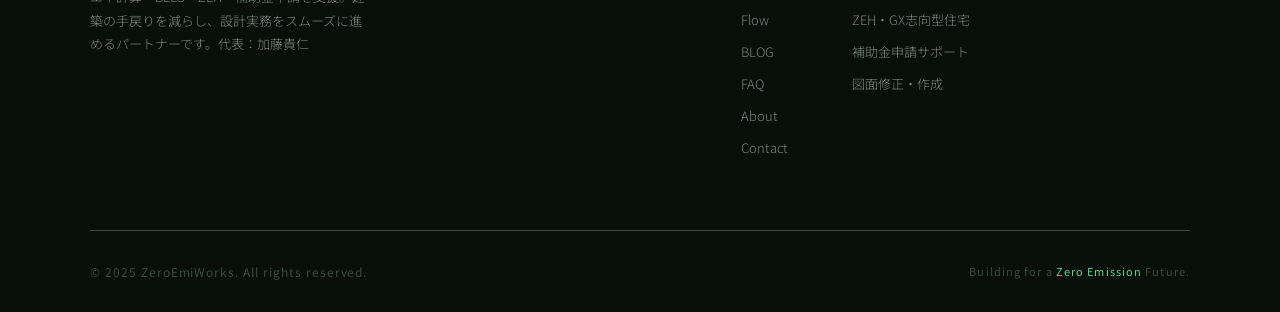
==== commit abd3732e: "Redesign shoene blog page" ====
--- a/blog-shoene.html
+++ b/blog-shoene.html
@@ -3,161 +3,632 @@
 <head>
   <meta charset="UTF-8">
   <meta name="viewport" content="width=device-width, initial-scale=1.0">
-  <title>省エネ基準適合義務とは？設計実務で押さえるべきポイント — ZeroEmiWorks</title>
-  <meta name="description" content="省エネ基準適合義務の実務対応を、設計事務所・工務店向けに整理。初期段階で確認したい項目、実務チェック表、注意点、相談の進め方をまとめています。">
-  <meta property="og:title" content="省エネ基準適合義務とは？設計実務で押さえるべきポイント — ZeroEmiWorks">
-  <meta property="og:description" content="省エネ基準適合義務に関する実務上の確認ポイントを整理した記事です。">
+
+  <title>省エネ基準適合義務とは？設計実務で押さえるべきポイント【2026年版】｜ZeroEmiWorks</title>
+  <meta name="description" content="2025年4月の省エネ基準適合義務化を、CO2排出割合・対象範囲・BELS/ZEH/長期優良住宅との関係から整理。制度の本質を押さえ、設計実務を止めずに建物の未来価値を高めるための実務ガイド。">
+
+  <meta property="og:title" content="省エネ基準適合義務とは？設計実務で押さえるべきポイント｜ZeroEmiWorks">
+  <meta property="og:description" content="省エネ基準適合義務を、制度対応だけでなく建物の資産価値・ESG・脱炭素の流れから整理します。">
   <meta property="og:type" content="article">
   <meta property="og:url" content="https://zeroemiworks.com/blog-shoene.html">
   <meta property="og:image" content="https://zeroemiworks.com/ogp.png">
+
   <meta name="twitter:card" content="summary_large_image">
+
   <link rel="icon" href="favicon.ico">
   <link rel="preconnect" href="https://fonts.googleapis.com">
   <link rel="preconnect" href="https://fonts.gstatic.com" crossorigin>
   <link href="https://fonts.googleapis.com/css2?family=Noto+Sans+JP:wght@300;400;500;700&family=DM+Serif+Display:ital@0;1&family=Bebas+Neue&display=swap" rel="stylesheet">
   <link rel="stylesheet" href="style.css">
 </head>
-<body>
-<div class="cursor" id="cursor"></div>
-<div class="cursor-ring" id="cursorRing"></div>
+
+<body class="blog-article-page">
 
 <nav id="nav">
-  <a href="index.html" class="nav-logo"><div class="logo-mark">ZE</div><span class="logo-text">ZeroEmiWorks</span></a>
+  <a href="index.html" class="nav-logo">
+    <div class="logo-mark">ZE</div>
+    <span class="logo-text">ZeroEmiWorks</span>
+  </a>
+
   <ul class="nav-links">
-    <li><a href="index.html">Home</a></li><li><a href="service.html">Service</a></li><li><a href="flow.html">Flow</a></li><li><a href="faq.html">FAQ</a></li><li><a href="about.html">About</a></li><li><a href="contact.html" class="nav-cta">まず相談する</a></li>
+    <li><a href="index.html">Home</a></li>
+    <li><a href="service.html">Service</a></li>
+    <li><a href="flow.html">Flow</a></li>
+    <li><a href="blog.html">BLOG</a></li>
+    <li><a href="faq.html">FAQ</a></li>
+    <li><a href="about.html">About</a></li>
+    <li><a href="contact.html" class="nav-cta">まず相談する</a></li>
   </ul>
-  <button class="nav-hamburger" id="navHamburger" aria-label="メニューを開く"><span></span><span></span><span></span></button>
+
+  <button class="nav-hamburger" id="navHamburger" aria-label="メニューを開く">
+    <span></span><span></span><span></span>
+  </button>
 </nav>
+
 <div class="nav-mobile-menu" id="navMobileMenu">
-  <a href="index.html">Home</a><a href="service.html">Service</a><a href="flow.html">Flow</a><a href="faq.html">FAQ</a><a href="about.html">About</a><a href="contact.html" class="nav-cta">まず相談する</a>
+  <a href="index.html">Home</a>
+  <a href="service.html">Service</a>
+  <a href="flow.html">Flow</a>
+  <a href="blog.html">BLOG</a>
+  <a href="faq.html">FAQ</a>
+  <a href="about.html">About</a>
+  <a href="contact.html" class="nav-cta">まず相談する</a>
 </div>
 
-<section class="page-hero">
-  <div class="page-hero-bg"></div>
-  <div class="page-hero-grid"></div>
-  <div class="page-hero-num">C</div>
-  <div class="breadcrumb"><a href="index.html">Home</a><span class="sep">/</span><a href="blog.html">COLUMN</a><span class="sep">/</span><span>省エネ基準</span></div>
-  <div class="page-hero-label">COLUMN</div>
-  <h1>省エネ基準適合義務とは？<br><em>設計実務で押さえるべきポイント</em></h1>
-  <p class="page-hero-sub">制度の概要を理解するだけでは、実務は進みません。計画初期で何を確認し、どの段階で何を確定していくかを整理します。</p>
-</section>
-
-<section class="section" style="background:var(--c-bg);">
-  <div class="blog-article-wrap">
-    <header class="blog-article-header reveal">
-      <div class="section-eyebrow">省エネ基準</div>
-      <h1>省エネ基準適合義務とは？設計実務で押さえるべきポイント</h1>
-      <p class="blog-lead">適合義務の対象かどうか、どの基準で確認するか、申請時点でどこまで仕様を固めるか。案件ごとに判断が分かれやすい部分を、実務の順番でまとめました。制度運用は地域や審査機関の取り扱いで差が出る場合があるため、最終判断は最新要件の確認を前提に進めることが大切です。</p>
-    </header>
-
-    <div class="blog-layout reveal reveal-delay-1">
-      <aside class="blog-toc">
-        <h2>目次</h2>
-        <ul>
-          <li><a href="#sec1">1. タイトル</a></li>
-          <li><a href="#sec2">2. リード文</a></li>
-          <li><a href="#sec3">3. 目次</a></li>
-          <li><a href="#sec4">4. 本文</a></li>
-          <li><a href="#sec5">5. 実務チェック表</a></li>
-          <li><a href="#sec6">6. よくある注意点</a></li>
-          <li><a href="#sec7">7. ZeroEmiWorksに相談できること</a></li>
-          <li><a href="#sec8">8. CTA「まずは相談する」</a></li>
-        </ul>
-      </aside>
-
-      <article class="blog-content">
-        <section id="sec1">
-          <h3>1. タイトル</h3>
-          <p>省エネ基準適合義務とは？設計実務で押さえるべきポイント</p>
-        </section>
-
-        <section id="sec2">
-          <h3>2. リード文</h3>
-          <p>計画初期の段階で、用途・規模・申請スケジュールを整理しておくと、後工程での手戻りを抑えやすくなります。特に仕様確定のタイミングが遅れると、計算条件の再設定や図面修正が増える傾向があります。</p>
-        </section>
-
-        <section id="sec3">
-          <h3>3. 目次</h3>
-          <ul class="blog-note-list">
-            <li>対象判断の前提を揃える</li>
-            <li>計算条件を設計チーム内で共有する</li>
-            <li>確認申請との整合を早めに取る</li>
-          </ul>
-        </section>
-
-        <section id="sec4">
-          <h3>4. 本文</h3>
-          <p>実務で最初に整理したいのは、対象建物の用途・規模・評価ルートです。次に、外皮・設備の仕様がどの段階で確定するかを設計スケジュールに落とし込みます。ここが曖昧だと、計算の更新が頻発します。</p>
-          <p>また、意匠・設備・申請担当で使う数値が一致しているかを定例で確認するだけでも、申請直前の差し戻しリスクは下げやすくなります。制度対応は「計算担当だけの作業」にしないことが重要です。</p>
-        </section>
-
-        <section id="sec5">
-          <h3>5. 実務チェック表</h3>
-          <div class="blog-table-wrap">
-            <table class="blog-table">
-              <thead>
-                <tr><th>確認項目</th><th>推奨タイミング</th><th>実務メモ</th></tr>
-              </thead>
-              <tbody>
-                <tr><td>用途・規模・対象要件</td><td>基本計画</td><td>対象判断の根拠を記録しておく</td></tr>
-                <tr><td>外皮仕様の確定見込み</td><td>基本設計〜実施設計初期</td><td>変更可能性の高い部位を先に洗い出す</td></tr>
-                <tr><td>設備仕様の整合</td><td>実施設計</td><td>設備担当と数値の出典を統一する</td></tr>
-                <tr><td>申請図書の突合</td><td>申請前</td><td>図面・計算書・提出書類の表記差を最終確認</td></tr>
-              </tbody>
-            </table>
-          </div>
-        </section>
-
-        <section id="sec6">
-          <h3>6. よくある注意点</h3>
-          <ul class="blog-warn-list">
-            <li>仕様が未確定のまま計算を先行し、申請直前に再計算が必要になる。</li>
-            <li>図面更新が計算担当へ共有されず、提出直前に不整合が見つかる。</li>
-            <li>審査機関ごとの運用差を確認せず、想定より補足資料が増える。</li>
-          </ul>
-        </section>
-
-        <section id="sec7">
-          <h3>7. ZeroEmiWorksに相談できること</h3>
-          <div class="blog-mini-cta">
-            <h4>初期整理から申請前確認まで対応</h4>
-            <p>案件条件に応じて、必要な計算範囲の整理、図面と計算条件の突合、提出資料の最終確認までサポートします。どの段階から着手するかも一緒に決められます。</p>
-            <ul class="blog-check-list">
-              <li>計算の前提条件整理</li>
-              <li>設計変更時の影響確認</li>
-              <li>申請前の整合チェック</li>
-            </ul>
-          </div>
-        </section>
-
-        <section id="sec8">
-          <h3>8. CTA「まずは相談する」</h3>
-          <a href="contact.html" class="btn-primary">まずは相談する →</a>
-        </section>
-      </article>
+<main class="blog-article-main">
+
+  <header class="blog-article-hero">
+    <div class="blog-article-container">
+      <a href="blog.html" class="blog-back-link">← COLUMN一覧へ戻る</a>
+
+      <div class="blog-breadcrumb">COLUMN / 省エネ基準</div>
+      <div class="blog-category">省エネ基準</div>
+      <p class="blog-updated">更新日：2026年4月24日</p>
+
+      <h1>
+        省エネ基準適合義務とは？<br>
+        設計実務で押さえるべきポイント
+      </h1>
+
+      <p class="blog-lead">
+        省エネ基準適合義務は、単なる法改正ではありません。建築そのものの価値基準が変わり始めた、ということです。
+        これからの建築は「建てること」だけでなく、「将来も選ばれ続けること」が問われます。
+      </p>
+
+      <div class="blog-article-meta">
+        <span>ZeroEmiWorks COLUMN</span>
+        <span>省エネ計算・BELS・ZEH・長期優良住宅</span>
+      </div>
     </div>
-  </div>
-</section>
+  </header>
+
+  <article class="blog-article-container blog-content">
+
+    <section class="blog-intro-box">
+      <p>
+        2025年4月から、原則としてすべての新築住宅・非住宅に対して、省エネ基準への適合が義務化されました。
+        国土交通省も「原則全ての新築住宅・非住宅への省エネ基準適合の義務付け」として、令和7年4月1日施行を公表しています。
+      </p>
+      <p>
+        ただし、本質は「法律だから対応する」ではありません。
+        省エネ性能の高い建物は、資産価値の維持、補助金・融資、テナントや購入者への説明、企業のESG評価にも関わる領域になっています。
+      </p>
+      <p>
+        ZEH、BELS、長期優良住宅、省エネ適判。これらは別々の制度ではなく、これからの建築が向かう方向につながっています。
+      </p>
+    </section>
+
+    <nav class="blog-toc">
+      <p class="blog-toc-title">目次</p>
+      <ol>
+        <li><a href="#section01">省エネ計算とは何か</a></li>
+        <li><a href="#section02">なぜ今、義務化されたのか</a></li>
+        <li><a href="#section03">建築分野のCO₂排出割合</a></li>
+        <li><a href="#section04">2025年4月 義務化の対象</a></li>
+        <li><a href="#section05">ESG・SDGs・GXと建築</a></li>
+        <li><a href="#section06">ZEH・BELS・長期優良住宅</a></li>
+        <li><a href="#section07">2050年カーボンニュートラル</a></li>
+        <li><a href="#section08">資産価値との関係</a></li>
+        <li><a href="#section09">ZeroEmiWorksが目指すこと</a></li>
+        <li><a href="#section10">まずは相談する</a></li>
+      </ol>
+    </nav>
+
+    <section class="blog-section" id="section01">
+      <h2>1. 省エネ計算とは何か</h2>
+
+      <p>
+        省エネ計算とは、その建物がどれだけエネルギーを消費するかを数値で確認するものです。
+        大きく分けると、確認するのは「外皮性能」と「一次エネルギー消費量」です。
+      </p>
+
+      <h3>外皮性能</h3>
+      <p>
+        外皮性能は、建物の「包み込む性能」です。
+        断熱材、窓性能、Low-Eガラス、屋根、壁、床、玄関ドアなどをもとに、
+        どれだけ熱を逃がさないか、どれだけ日射を防ぐかを確認します。
+      </p>
+
+      <div class="blog-point-list">
+        <span>UA値（外皮平均熱貫流率）</span>
+        <span>ηAC値（冷房期の日射熱取得率）</span>
+      </div>
+
+      <h3>一次エネルギー消費量</h3>
+      <p>
+        一次エネルギー消費量は、建物の「使うエネルギー」です。
+        空調、換気、給湯、照明、昇降機、太陽光発電などを含め、
+        年間でどれだけエネルギーを使うかを確認します。
+      </p>
+
+      <p>
+        ここで重要なのは、省エネ計算は確認申請のためだけの数字ではないということです。
+        この数値は、光熱費、快適性、テナント価値、売却時の評価、補助金活用に直結します。
+      </p>
+
+      <p class="blog-emphasis">
+        つまり、省エネ計算は、建物の未来価値を設計するための数字です。
+      </p>
+    </section>
+
+    <section class="blog-section" id="section02">
+      <h2>2. なぜ今、義務化されたのか</h2>
+
+      <p>
+        理由は明確です。地球温暖化が、もう未来の話ではないからです。
+      </p>
+
+      <p>
+        世界では、気温上昇、異常気象、豪雨、猛暑、災害の激甚化が進んでいます。
+        その大きな原因が温室効果ガスであり、特にCO₂です。
+        そしてその多くは、石油、石炭、天然ガスといった化石燃料を使うことで発生します。
+      </p>
+
+      <p>
+        建物で電気を使う。空調を回す。給湯を使う。
+        それ自体が、地球温暖化とつながっています。
+      </p>
+
+      <p>
+        だからこそ、建物の省エネ性能を上げることは、単なる設計ではなく、社会全体の課題になりました。
+      </p>
+    </section>
+
+    <section class="blog-section" id="section03">
+      <h2>3. 建築分野のCO₂排出割合</h2>
+
+      <p>
+        「建築って、そんなに関係あるの？」と思われることがあります。
+        答えは、非常に大きいです。
+      </p>
+
+      <p>
+        環境省の資料では、家庭部門と業務その他部門を合わせると、
+        日本全体のエネルギー起源CO₂排出量の約3割を占めます。
+      </p>
+
+      <figure class="source-image-card">
+        <img src="assets/co2-emissions-chart.png" alt="エネルギー起源CO2排出量の部門別割合" class="source-image">
+        <figcaption>
+          出典：環境省「2022年度（令和4年度）温室効果ガス排出・吸収量について」等をもとに掲載
+        </figcaption>
+      </figure>
+
+      <div class="table-scroll">
+        <table class="data-table">
+          <thead>
+            <tr>
+              <th>部門</th>
+              <th>内容</th>
+              <th>割合</th>
+            </tr>
+          </thead>
+          <tbody>
+            <tr>
+              <td>家庭部門</td>
+              <td>住宅</td>
+              <td>約16％</td>
+            </tr>
+            <tr>
+              <td>業務その他部門</td>
+              <td>オフィス・商業施設など</td>
+              <td>約19％</td>
+            </tr>
+            <tr>
+              <td><strong>合計</strong></td>
+              <td><strong>建築分野全体</strong></td>
+              <td><strong>約35％</strong></td>
+            </tr>
+          </tbody>
+        </table>
+      </div>
+
+      <p class="source-note">
+        ※割合はエネルギー起源CO₂排出量における部門別割合をもとに整理しています。資料年度や集計区分により数値は変動します。
+      </p>
+
+      <p>
+        建物は一度建てると、何十年も使われます。
+        設計時の判断が、10年後、20年後、30年後まで影響します。
+        だからこそ、設計段階で省エネ性能をどう考えるかが重要になります。
+      </p>
+    </section>
+
+    <section class="blog-section" id="section04">
+      <h2>4. 2025年4月 義務化の対象</h2>
+
+      <p>
+        以前は、建物の規模や用途によって、適合義務、届出義務、説明義務などの扱いが分かれていました。
+        しかし2025年4月以降は、原則としてすべての新築住宅・非住宅に省エネ基準への適合が求められます。
+      </p>
+
+      <figure class="source-image-card">
+        <img src="assets/energy-standard-obligation.png" alt="省エネ基準適合に係る規制の概要" class="source-image">
+        <figcaption>
+          出典：国土交通省「省エネ基準適合に係る規制の概要」等をもとに掲載
+        </figcaption>
+      </figure>
+
+      <div class="table-scroll">
+        <table class="comparison-table">
+          <thead>
+            <tr>
+              <th>項目</th>
+              <th>旧制度</th>
+              <th>2025年4月以降</th>
+            </tr>
+          </thead>
+          <tbody>
+            <tr>
+              <td>対象</td>
+              <td>建物の規模や用途により扱いが分かれていた</td>
+              <td>原則すべての新築住宅・非住宅が対象</td>
+            </tr>
+            <tr>
+              <td>住宅</td>
+              <td>一定規模では届出義務・説明義務など</td>
+              <td>省エネ基準への適合義務</td>
+            </tr>
+            <tr>
+              <td>非住宅</td>
+              <td>一定規模以上を中心に適合義務</td>
+              <td>規模にかかわらず原則適合義務</td>
+            </tr>
+            <tr>
+              <td>実務への影響</td>
+              <td>案件ごとに対象判断が必要</td>
+              <td>基本的に省エネ確認を前提に進める</td>
+            </tr>
+          </tbody>
+        </table>
+      </div>
+
+      <p>
+        実務上は、「対象かどうか」よりも、
+        「どの段階で仕様を固めるか」「どの資料をいつ揃えるか」が重要になります。
+        省エネ基準適合義務は、申請直前に確認するものではなく、基本設計から意識しておくべき前提です。
+      </p>
+    </section>
+
+    <section class="blog-section" id="section05">
+      <h2>5. ESG・SDGs・GXと建築</h2>
+
+      <p>
+        ESG、SDGs、GXは建築とも直結しています。
+        企業は今、「利益を出しているか」だけではなく、
+        「環境や社会にどう向き合っているか」も見られています。
+      </p>
+
+      <p>
+        建物も同じです。
+        環境性能の高いオフィス、ZEH住宅、BELS取得建物、脱炭素対応施設は、
+        企業の姿勢そのものを表します。
+      </p>
+
+      <div class="blog-highlight-box">
+        <p>
+          建物の環境性能は、融資、採用、投資判断、テナント誘致、ブランド価値に影響します。
+          これからの建物は、企業のESGを表す重要な資産になっていきます。
+        </p>
+      </div>
+    </section>
+
+    <section class="blog-section" id="section06">
+      <h2>6. ZEH・BELS・長期優良住宅</h2>
+
+      <p>
+        ZEH、BELS、長期優良住宅、省エネ適判は、別々に見える制度ですが、目指す方向はつながっています。
+      </p>
+
+      <div class="relation-flow">
+        <div class="relation-item">
+          <span class="relation-label">省エネ適判</span>
+          <strong>最低基準</strong>
+        </div>
+        <div class="relation-arrow">↓</div>
+        <div class="relation-item">
+          <span class="relation-label">BELS</span>
+          <strong>性能の見える化</strong>
+        </div>
+        <div class="relation-arrow">↓</div>
+        <div class="relation-item">
+          <span class="relation-label">ZEH</span>
+          <strong>高性能化＋創エネ</strong>
+        </div>
+        <div class="relation-arrow">↓</div>
+        <div class="relation-item">
+          <span class="relation-label">長期優良住宅</span>
+          <strong>資産価値・長寿命化</strong>
+        </div>
+      </div>
+
+      <div class="table-scroll">
+        <table class="data-table">
+          <thead>
+            <tr>
+              <th>制度</th>
+              <th>役割</th>
+              <th>実務上の意味</th>
+            </tr>
+          </thead>
+          <tbody>
+            <tr>
+              <td>省エネ適判</td>
+              <td>最低基準を満たす</td>
+              <td>建築確認・着工に関わる基本条件</td>
+            </tr>
+            <tr>
+              <td>BELS</td>
+              <td>性能を見える化する</td>
+              <td>建物の省エネ性能を第三者評価として示す</td>
+            </tr>
+            <tr>
+              <td>ZEH</td>
+              <td>高断熱・省エネ・創エネ</td>
+              <td>住宅の高性能化、補助金活用と関係</td>
+            </tr>
+            <tr>
+              <td>長期優良住宅</td>
+              <td>長く使える住宅価値</td>
+              <td>認定、税制、資産価値と関係</td>
+            </tr>
+          </tbody>
+        </table>
+      </div>
+
+      <p>
+        省エネ基準適合義務は、スタート地点です。
+        その先に、性能を見える化するBELS、より高性能なZEH、長く使える価値を示す長期優良住宅があります。
+        どの制度を使うかは、建物の用途、施主の目的、補助金活用、販売戦略によって変わります。
+      </p>
+    </section>
+
+    <section class="blog-section" id="section07">
+      <h2>7. 2050年カーボンニュートラル</h2>
+
+      <p>
+        日本は2050年ネット・ゼロ、カーボンニュートラルの実現を目指しています。
+        環境省は、2035年度60％削減、2040年度73％削減という新たな目標を示し、
+        2050年ネット・ゼロに向けた直線的な経路を進む方針を示しています。
+      </p>
+
+      <div class="timeline-list">
+        <div class="timeline-item">
+          <span>2025年</span>
+          <p>原則すべての新築住宅・非住宅に省エネ基準適合義務化</p>
+        </div>
+        <div class="timeline-item">
+          <span>2030年</span>
+          <p>温室効果ガス46％削減目標。省エネ基準をZEH・ZEB水準へ引き上げる方向</p>
+        </div>
+        <div class="timeline-item">
+          <span>2035年</span>
+          <p>温室効果ガス60％削減目標</p>
+        </div>
+        <div class="timeline-item">
+          <span>2040年</span>
+          <p>温室効果ガス73％削減目標</p>
+        </div>
+        <div class="timeline-item">
+          <span>2050年</span>
+          <p>ネット・ゼロ、カーボンニュートラルの実現</p>
+        </div>
+      </div>
+
+      <p>
+        今後は、ZEBの拡大、非住宅のさらなる省エネ性能強化、LCCO₂、開示義務、説明責任など、
+        建築に求められる視点はさらに広がっていくと考えられます。
+        省エネ基準適合義務はゴールではなく、これからの建築が進むためのスタート地点です。
+      </p>
+    </section>
+
+    <section class="blog-section" id="section08">
+      <h2>8. 資産価値との関係</h2>
+
+      <p>
+        これからは、建てるだけでは弱い時代です。
+        問われるのは、その建物が将来も選ばれるかどうかです。
+      </p>
+
+      <div class="table-scroll">
+        <table class="comparison-table">
+          <thead>
+            <tr>
+              <th>性能が低い建物</th>
+              <th>性能が高い建物</th>
+            </tr>
+          </thead>
+          <tbody>
+            <tr>
+              <td>光熱費が高くなりやすい</td>
+              <td>ランニングコストを抑えやすい</td>
+            </tr>
+            <tr>
+              <td>空室・売却時の不利につながる可能性</td>
+              <td>テナント・購入者に説明しやすい</td>
+            </tr>
+            <tr>
+              <td>将来改修コストが増える可能性</td>
+              <td>早い段階から性能を確保しやすい</td>
+            </tr>
+            <tr>
+              <td>評価されにくい</td>
+              <td>融資・補助金・企業評価で有利に働く可能性</td>
+            </tr>
+          </tbody>
+        </table>
+      </div>
+
+      <p class="source-note">
+        ※制度、融資、補助金の活用可否は案件条件や年度要件により異なります。
+      </p>
+    </section>
+
+    <section class="blog-section" id="section09">
+      <h2>9. ZeroEmiWorksが目指すこと</h2>
+
+      <p>
+        私たちは、ただ計算を行うだけの省エネ計算代行会社ではありません。
+      </p>
+
+      <p class="blog-emphasis">
+        目指しているのは、建築の実務を止めず、未来価値を設計する人の右腕となる会社です。
+      </p>
+
+      <p>
+        BELS、ZEH、長期優良住宅、省エネ適合性判定、補助金申請。
+        制度名ひとつひとつには、それぞれ明確な目的があります。
+      </p>
+
+      <p>
+        だからこそ、制度を正しく理解し、どこまで対応すべきかを判断することが重要です。
+      </p>
+
+      <p>
+        私たちが大切にしているのは、どこから着手すべきか、何を優先すべきか、
+        どこにリスクがあるか、どうすれば手戻りを減らせるかを整理することです。
+      </p>
+
+      <p>
+        制度対応をするためではなく、その建物がこれからも選ばれ続けるために何が必要かを考えること。
+      </p>
+
+      <p>
+        制度は、手段です。目的は、建物の価値を守り、高めること。
+        そこまで含めて支えることが、私たちの役割だと考えています。
+      </p>
+    </section>
+
+    <section class="blog-section" id="section10">
+      <h2>10. まずは相談する</h2>
+
+      <p>
+        図面がまだ揃っていなくても大丈夫です。
+      </p>
+
+      <ul class="blog-check-list">
+        <li>この案件は何が必要なのか。</li>
+        <li>どこから着手すべきか。</li>
+        <li>BELSを取得する意味があるのか。</li>
+        <li>ZEHまで見据えるべきか。</li>
+        <li>長期優良住宅にするべきか。</li>
+        <li>補助金を活用できる可能性があるのか。</li>
+      </ul>
+
+      <p>
+        最初に整理するだけで、設計実務は大きく変わります。
+      </p>
+
+      <p>
+        建築を止めないこと。未来に残る価値をつくること。
+        それは、計算だけでは解決できません。
+        だからこそ、私たちは実務の整理から一緒に考えます。
+      </p>
+
+      <p>
+        これからの建築を、より良い方向へ進めていくために。
+        ぜひ一緒に取り組んでいきましょう。
+      </p>
+    </section>
+
+    <section class="blog-cta">
+      <p class="blog-cta-label">Consultation</p>
+      <h2>まずは、状況を聞かせてください。</h2>
+      <p>
+        省エネ計算、BELS、ZEH、長期優良住宅、補助金申請。
+        どこから整理すべきか、一緒に確認します。
+      </p>
+      <ul class="blog-cta-list">
+        <li>案件ごとに必要な制度整理</li>
+        <li>確認申請・着工までの実務段取り</li>
+        <li>補助金や評価制度を見据えた優先順位</li>
+      </ul>
+      <a href="contact.html">まずは相談する →</a>
+    </section>
+
+    <section class="reference-links">
+      <h2>参考資料</h2>
+      <ul>
+        <li>
+          <a href="https://www.mlit.go.jp/report/press/house05_hh_001001.html" target="_blank" rel="noopener">
+            国土交通省：令和7年4月1日から省エネ基準適合の全面義務化
+          </a>
+        </li>
+        <li>
+          <a href="https://www.mlit.go.jp/report/press/content/001519931.pdf" target="_blank" rel="noopener">
+            国土交通省：全ての新築住宅・非住宅に省エネ基準適合が義務付けられます
+          </a>
+        </li>
+        <li>
+          <a href="https://www.env.go.jp/press/press_03046.html" target="_blank" rel="noopener">
+            環境省：2022年度 温室効果ガス排出・吸収量について
+          </a>
+        </li>
+        <li>
+          <a href="https://www.env.go.jp/earth/ondanka/keikaku/250218.html" target="_blank" rel="noopener">
+            環境省：地球温暖化対策計画
+          </a>
+        </li>
+      </ul>
+    </section>
+
+  </article>
+
+</main>
 
 <footer>
   <div class="footer-inner">
     <div class="footer-top">
       <div class="footer-brand">
-        <a href="index.html" class="nav-logo"><div class="logo-mark">ZE</div><span class="logo-text">ZeroEmiWorks</span></a>
+        <a href="index.html" class="nav-logo">
+          <div class="logo-mark">ZE</div>
+          <span class="logo-text">ZeroEmiWorks</span>
+        </a>
         <p>設計事務所・工務店向けに、住宅・非住宅の省エネ計算・BELS・ZEH・補助金申請を支援。建築の手戻りを減らし、設計実務をスムーズに進めるパートナーです。代表：加藤貴仁</p>
       </div>
+
       <div class="footer-links-grid">
-        <div class="footer-col"><h4>Pages</h4><ul><li><a href="index.html">Home</a></li><li><a href="service.html">Service</a></li><li><a href="flow.html">Flow</a></li><li><a href="faq.html">FAQ</a></li><li><a href="about.html">About</a></li><li><a href="contact.html">Contact</a></li></ul></div>
-        <div class="footer-col"><h4>Services</h4><ul><li><a href="service.html">省エネ計算</a></li><li><a href="service.html">BELS申請サポート</a></li><li><a href="service.html">ZEH・GX志向型住宅</a></li><li><a href="service.html">補助金申請サポート</a></li><li><a href="service.html">図面修正・作成</a></li></ul></div>
-        <div class="footer-col"><h4>Legal</h4><ul><li><a href="privacy.html">プライバシーポリシー</a></li><li><a href="law.html">特定商取引法に基づく表記</a></li></ul></div>
+        <div class="footer-col">
+          <h4>Pages</h4>
+          <ul>
+            <li><a href="index.html">Home</a></li>
+            <li><a href="service.html">Service</a></li>
+            <li><a href="flow.html">Flow</a></li>
+            <li><a href="blog.html">BLOG</a></li>
+            <li><a href="faq.html">FAQ</a></li>
+            <li><a href="about.html">About</a></li>
+            <li><a href="contact.html">Contact</a></li>
+          </ul>
+        </div>
+
+        <div class="footer-col">
+          <h4>Services</h4>
+          <ul>
+            <li><a href="service.html">省エネ計算</a></li>
+            <li><a href="service.html">BELS申請サポート</a></li>
+            <li><a href="service.html">ZEH・GX志向型住宅</a></li>
+            <li><a href="service.html">補助金申請サポート</a></li>
+            <li><a href="service.html">図面修正・作成</a></li>
+          </ul>
+        </div>
+
+        <div class="footer-col">
+          <h4>Legal</h4>
+          <ul>
+            <li><a href="privacy.html">プライバシーポリシー</a></li>
+            <li><a href="law.html">特定商取引法に基づく表記</a></li>
+          </ul>
+        </div>
       </div>
     </div>
+
     <div class="footer-bottom">
       <span class="footer-copy">© 2025 ZeroEmiWorks. All rights reserved.</span>
       <span class="footer-accent">Building for a <span>Zero Emission</span> Future.</span>
     </div>
   </div>
 </footer>
+
 <script src="script.js"></script>
 </body>
-</html>
+</html>
--- a/style.css
+++ b/style.css
@@ -1158,3 +1158,355 @@
     margin-bottom: 2rem;
   }
 }
+
+/* ============================================================
+   BLOG ARTICLE RENEWAL (blog-shoene.html only)
+   ============================================================ */
+body.blog-article-page {
+  background: #fff;
+  color: #1e2933;
+}
+
+body.blog-article-page main.blog-article-main {
+  background: #fff;
+}
+
+body.blog-article-page .blog-article-container {
+  width: min(100% - 40px, 920px);
+  margin: 0 auto;
+}
+
+body.blog-article-page .blog-article-hero {
+  padding: 8.8rem 0 2.8rem;
+  border-bottom: 1px solid #e7edf3;
+}
+
+body.blog-article-page .blog-back-link {
+  color: #2a6b4a;
+  text-decoration: none;
+  font-size: 13px;
+}
+
+body.blog-article-page .blog-breadcrumb {
+  margin-top: 0.9rem;
+  font-size: 12px;
+  letter-spacing: 0.08em;
+  color: #6a7784;
+}
+
+body.blog-article-page .blog-category {
+  margin-top: 0.6rem;
+  display: inline-block;
+  font-size: 12px;
+  color: #2a6b4a;
+  border: 1px solid #d9e9df;
+  background: #f1f8f4;
+  border-radius: 999px;
+  padding: 0.35rem 0.75rem;
+}
+
+body.blog-article-page .blog-updated {
+  margin-top: 0.55rem;
+  font-size: 12px;
+  color: #6a7784;
+}
+
+body.blog-article-page .blog-article-hero h1 {
+  font-family: var(--font-serif);
+  font-size: clamp(34px, 5vw, 56px);
+  line-height: 1.25;
+  letter-spacing: -0.01em;
+  color: #111827;
+  margin-top: 0.75rem;
+}
+
+body.blog-article-page .blog-lead {
+  margin-top: 1rem;
+  max-width: 760px;
+  font-size: 16px;
+  line-height: 2;
+  color: #364252;
+}
+
+body.blog-article-page .blog-article-meta {
+  margin-top: 1rem;
+  display: flex;
+  flex-wrap: wrap;
+  gap: 0.3rem 0.9rem;
+  font-size: 12px;
+  color: #6a7784;
+}
+
+body.blog-article-page .blog-content {
+  background: transparent;
+  border: 0;
+  border-radius: 0;
+  padding: 1.5rem 0 4rem;
+  display: grid;
+  gap: 1.2rem;
+}
+
+body.blog-article-page .blog-intro-box,
+body.blog-article-page .blog-toc,
+body.blog-article-page .blog-section,
+body.blog-article-page .reference-links {
+  background: #fff;
+  border: 1px solid #e7edf3;
+  border-radius: 14px;
+  padding: 1.5rem;
+}
+
+body.blog-article-page .blog-toc {
+  position: sticky;
+  top: 100px;
+}
+
+body.blog-article-page .blog-toc-title {
+  font-size: 18px;
+  color: #111827;
+  margin-bottom: 0.7rem;
+}
+
+body.blog-article-page .blog-toc ol {
+  padding-left: 1.2rem;
+  display: grid;
+  gap: 0.38rem;
+}
+
+body.blog-article-page .blog-toc a {
+  color: #1f5f3f;
+  text-decoration: none;
+}
+
+body.blog-article-page .blog-section h2 {
+  font-size: clamp(24px, 3.2vw, 34px);
+  color: #111827;
+  line-height: 1.45;
+  border-bottom: 1px solid #e7edf3;
+  padding-bottom: 0.55rem;
+  margin-bottom: 0.95rem;
+}
+
+body.blog-article-page .blog-section h3 {
+  font-size: 19px;
+  color: #1b2634;
+  margin-top: 1.15rem;
+  margin-bottom: 0.5rem;
+}
+
+body.blog-article-page .blog-section p,
+body.blog-article-page .blog-section li {
+  color: #364252;
+  line-height: 2;
+}
+
+body.blog-article-page .blog-point-list {
+  display: flex;
+  flex-wrap: wrap;
+  gap: 0.5rem;
+  margin: 0.85rem 0;
+}
+
+body.blog-article-page .blog-point-list span {
+  font-size: 13px;
+  color: #1b2634;
+  border: 1px solid #dbe5ee;
+  border-radius: 999px;
+  padding: 0.32rem 0.72rem;
+  background: #f8fafc;
+}
+
+body.blog-article-page .source-image-card {
+  margin: 1rem auto;
+  max-width: 900px;
+  border: 1px solid #dfe7ef;
+  border-radius: 14px;
+  padding: 0.9rem;
+  background: #fff;
+}
+
+body.blog-article-page .source-image {
+  width: 100%;
+  max-width: 900px;
+  margin: 0 auto;
+  display: block;
+  border-radius: 10px;
+  height: auto;
+}
+
+body.blog-article-page .source-image-card figcaption,
+body.blog-article-page .source-note {
+  margin-top: 0.6rem;
+  font-size: 12px;
+  color: #6a7784;
+}
+
+body.blog-article-page .table-scroll {
+  overflow: visible;
+  border: 1px solid #dfe7ef;
+  border-radius: 12px;
+  margin-top: 1rem;
+}
+
+body.blog-article-page .data-table,
+body.blog-article-page .comparison-table {
+  width: 100%;
+  border-collapse: collapse;
+}
+
+body.blog-article-page .data-table th,
+body.blog-article-page .data-table td,
+body.blog-article-page .comparison-table th,
+body.blog-article-page .comparison-table td {
+  border-bottom: 1px solid #e9eff5;
+  padding: 0.82rem 0.8rem;
+  text-align: left;
+  vertical-align: top;
+  color: #1f2c3a;
+  font-size: 14px;
+  line-height: 1.7;
+}
+
+body.blog-article-page .data-table th,
+body.blog-article-page .comparison-table th {
+  background: #f3f8f5;
+  color: #1f5f3f;
+  font-weight: 600;
+}
+
+body.blog-article-page .relation-flow {
+  border: 1px solid #dfe7ef;
+  border-radius: 12px;
+  padding: 1rem;
+  background: #fbfcfd;
+}
+
+body.blog-article-page .relation-item {
+  text-align: center;
+}
+
+body.blog-article-page .relation-label {
+  color: #1f5f3f;
+  font-size: 12px;
+}
+
+body.blog-article-page .timeline-list {
+  border-left: 2px solid #1f5f3f;
+  padding-left: 1rem;
+  display: grid;
+  gap: 0.8rem;
+}
+
+body.blog-article-page .timeline-item span {
+  color: #1f5f3f;
+  font-weight: 700;
+}
+
+body.blog-article-page .blog-cta {
+  border-radius: 14px;
+  border: 1px solid #22372a;
+  background: #101612;
+  color: #e8efe9;
+  text-align: left;
+  padding: 1.9rem 1.4rem;
+}
+
+body.blog-article-page .blog-cta-label {
+  color: #8bc99e;
+  font-size: 11px;
+  letter-spacing: 0.12em;
+  text-transform: uppercase;
+}
+
+body.blog-article-page .blog-cta h2 {
+  color: #fff;
+  margin-top: 0.4rem;
+  margin-bottom: 0.8rem;
+}
+
+body.blog-article-page .blog-cta p {
+  color: #d2ddd5;
+}
+
+body.blog-article-page .blog-cta-list {
+  list-style: none;
+  margin: 0.9rem 0 1.1rem;
+  display: grid;
+  gap: 0.5rem;
+}
+
+body.blog-article-page .blog-cta-list li {
+  color: #d2ddd5;
+  position: relative;
+  padding-left: 0.9rem;
+}
+
+body.blog-article-page .blog-cta-list li::before {
+  content: "";
+  width: 4px;
+  height: 4px;
+  border-radius: 50%;
+  background: #5dd88a;
+  position: absolute;
+  left: 0;
+  top: 0.8em;
+}
+
+body.blog-article-page .blog-cta a {
+  display: inline-block;
+  text-decoration: none;
+  border-radius: 999px;
+  background: #5dd88a;
+  color: #0f140f;
+  font-weight: 700;
+  padding: 0.75rem 1.15rem;
+}
+
+body.blog-article-page .reference-links h2 {
+  font-size: 24px;
+  margin-bottom: 0.7rem;
+  color: #111827;
+}
+
+body.blog-article-page .reference-links ul {
+  list-style: none;
+  display: grid;
+  gap: 0.55rem;
+}
+
+body.blog-article-page .reference-links a {
+  color: #1f5f3f;
+  line-height: 1.75;
+}
+
+@media (max-width: 900px) {
+  body.blog-article-page .blog-toc {
+    position: static;
+  }
+}
+
+@media (max-width: 768px) {
+  body.blog-article-page .blog-article-container {
+    width: min(100% - 24px, 920px);
+  }
+
+  body.blog-article-page .blog-article-hero {
+    padding-top: 7.2rem;
+  }
+
+  body.blog-article-page .blog-intro-box,
+  body.blog-article-page .blog-toc,
+  body.blog-article-page .blog-section,
+  body.blog-article-page .reference-links {
+    padding: 1.1rem;
+  }
+
+  body.blog-article-page .table-scroll {
+    overflow-x: auto;
+  }
+
+  body.blog-article-page .data-table,
+  body.blog-article-page .comparison-table {
+    min-width: 560px;
+  }
+}
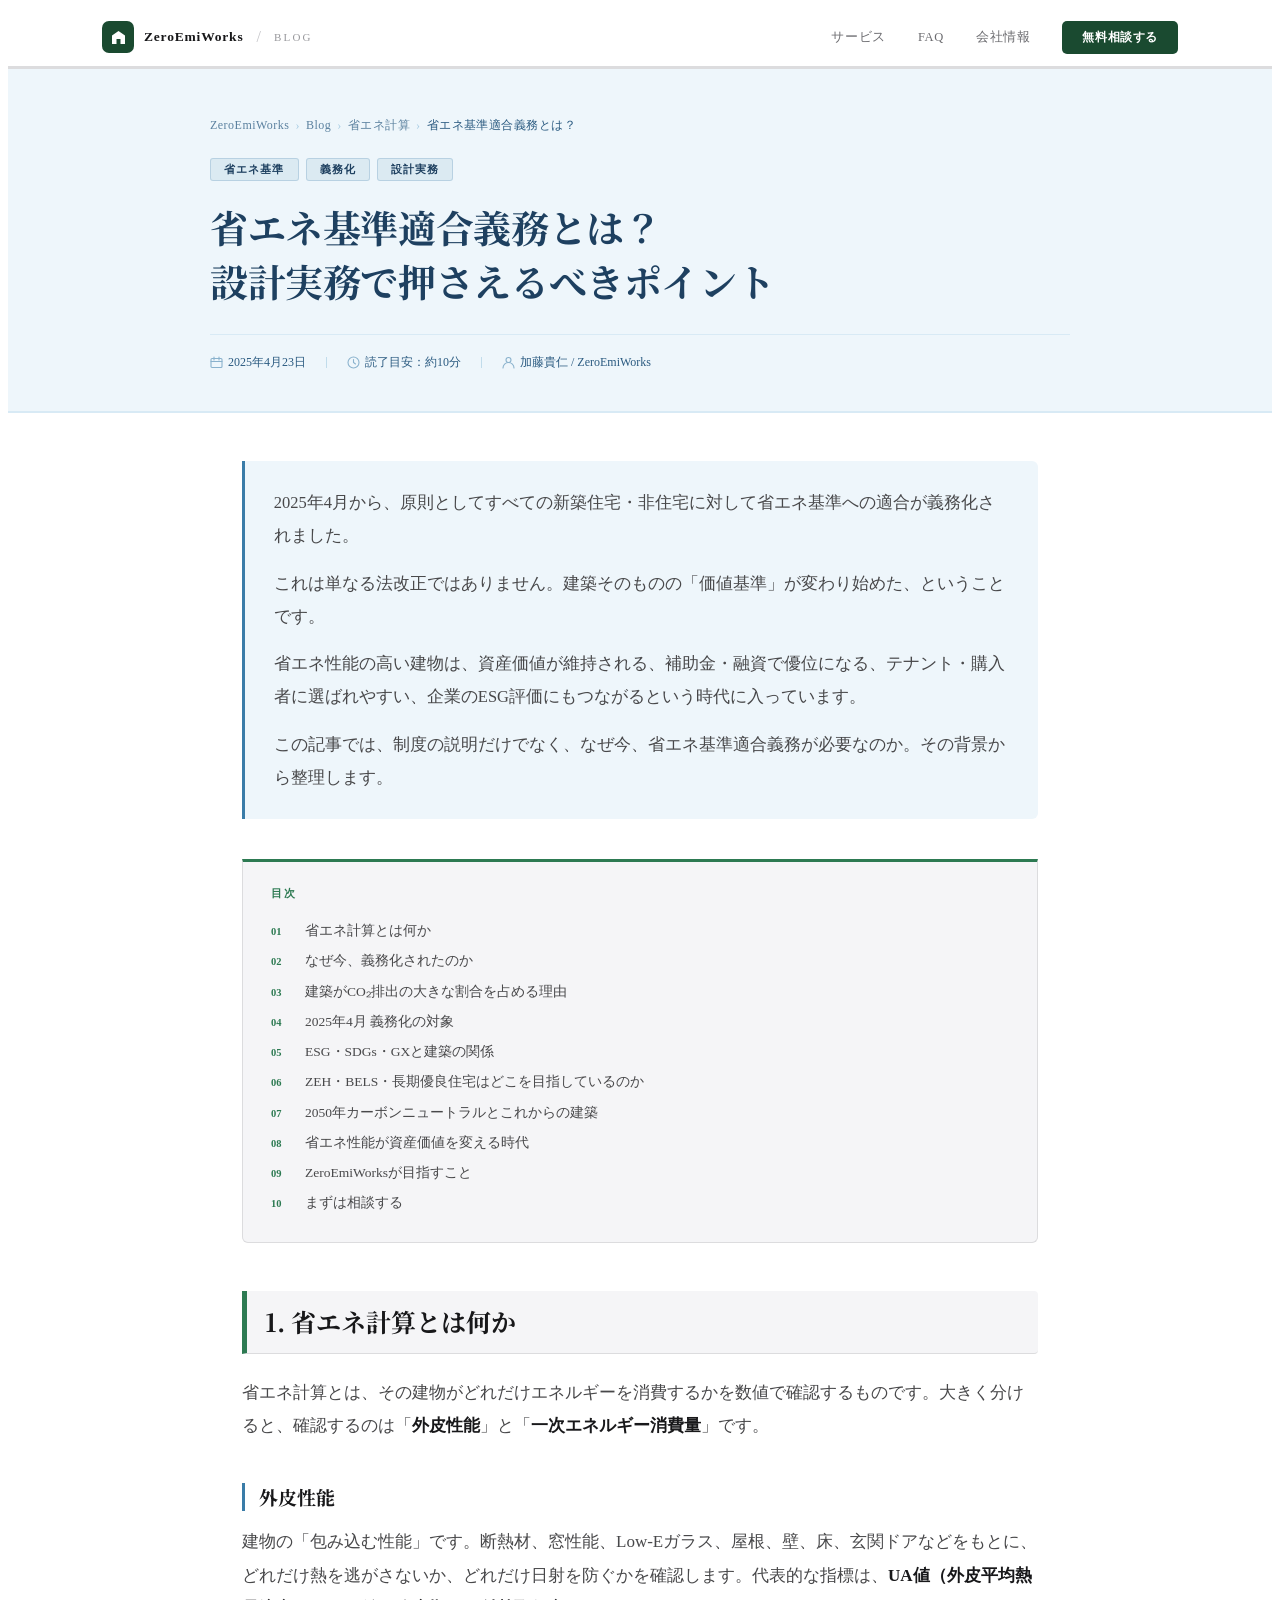
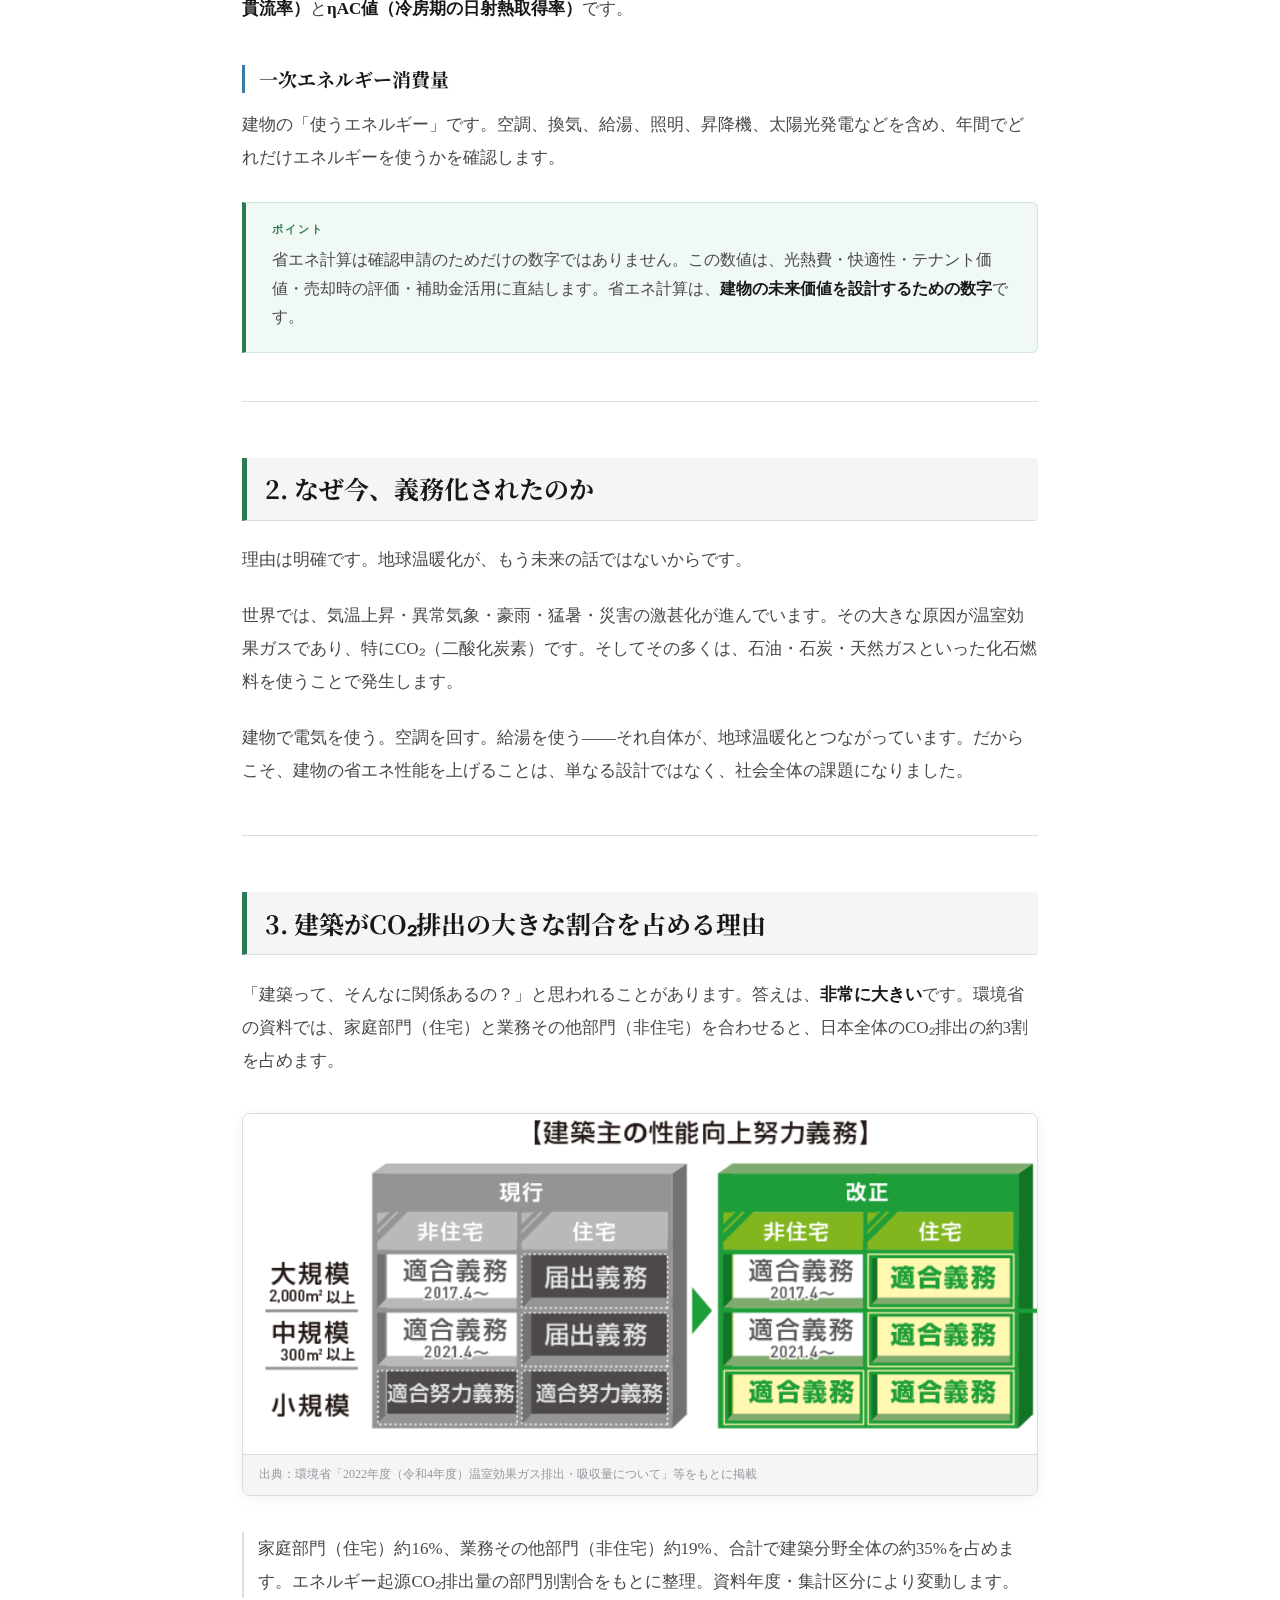
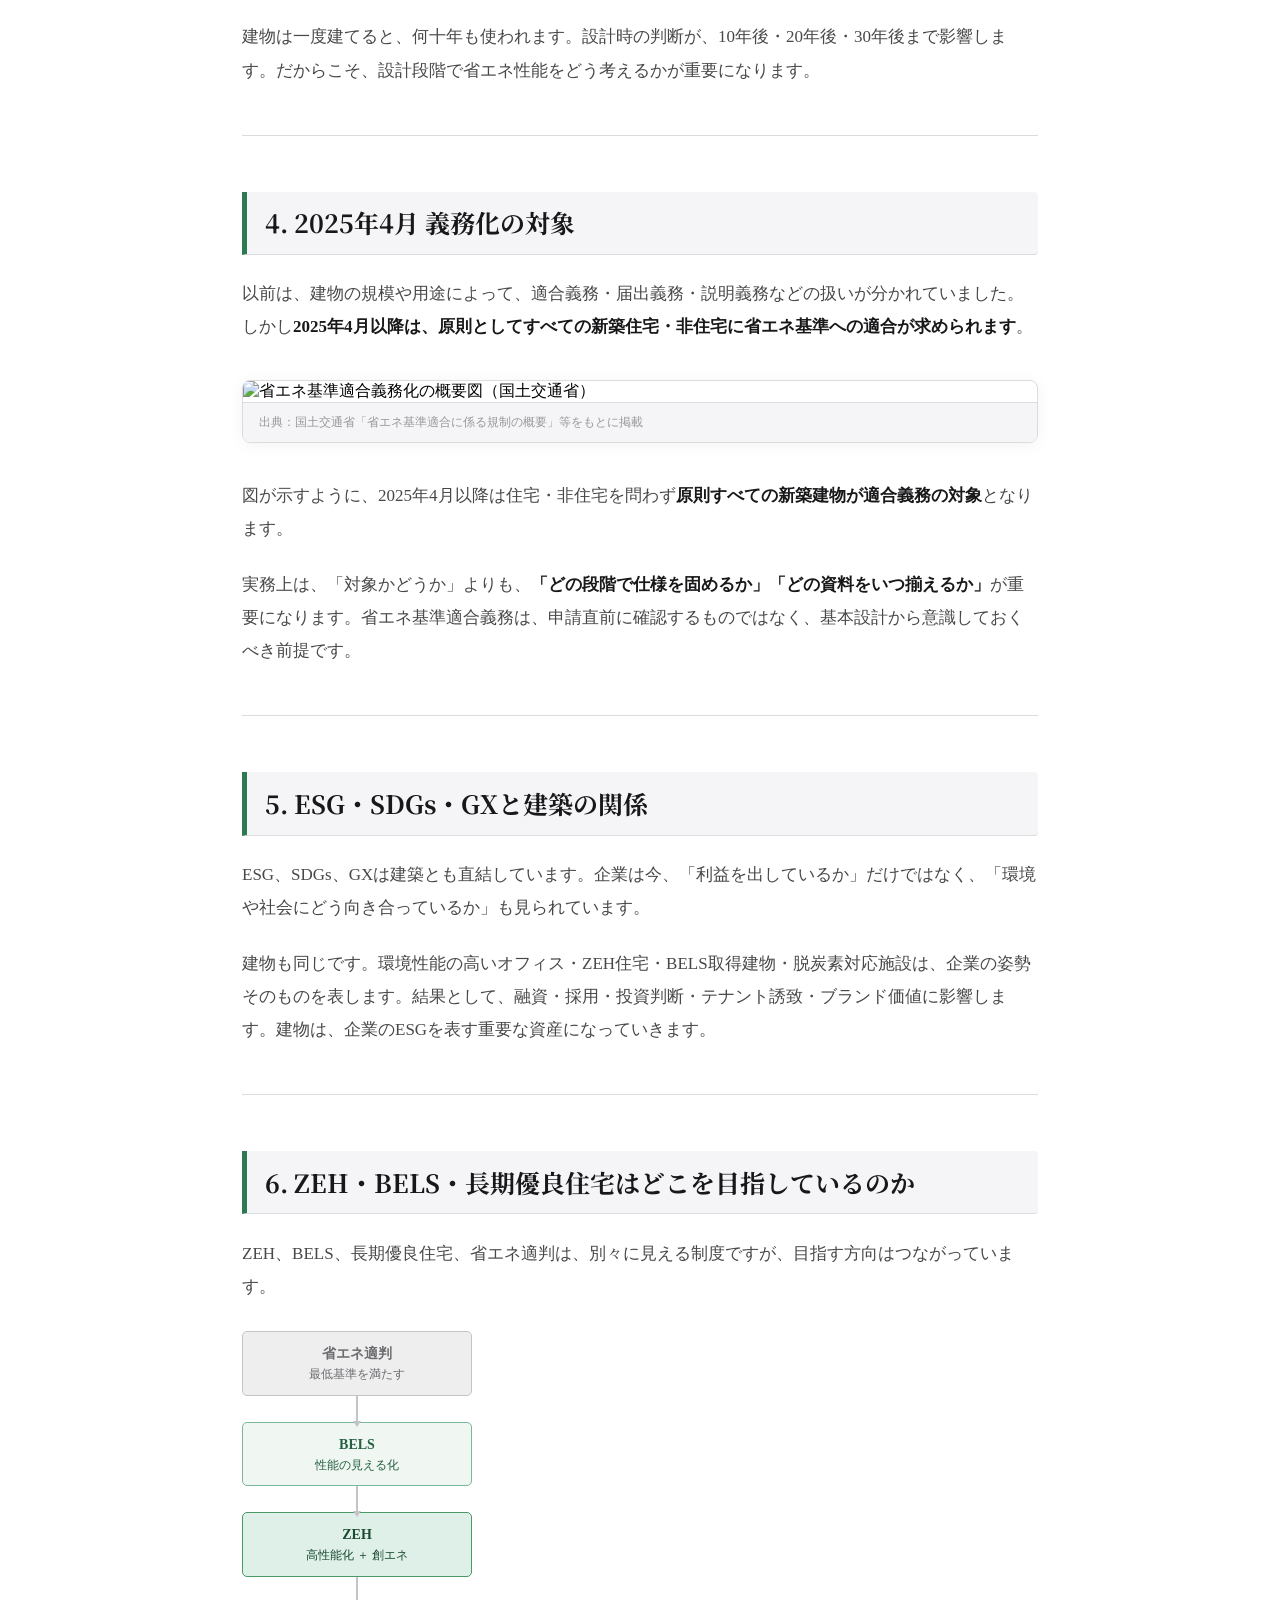
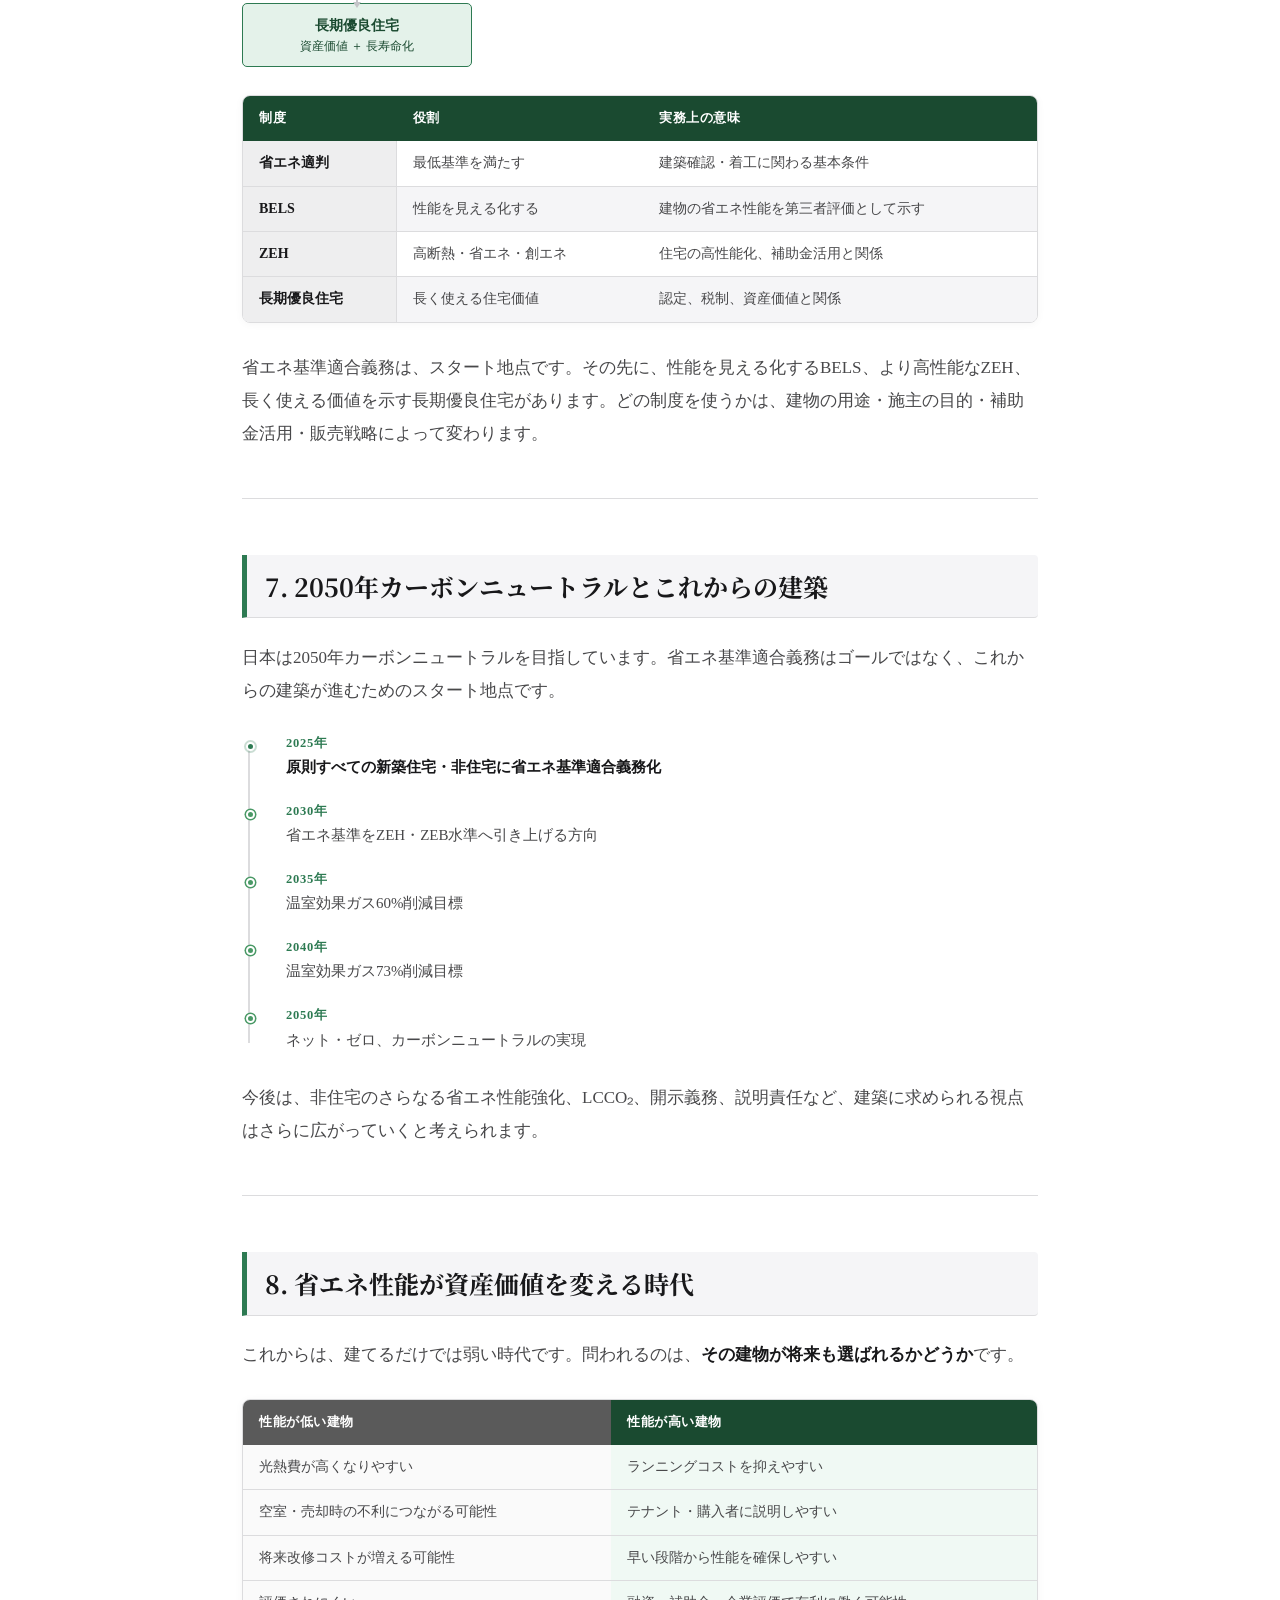
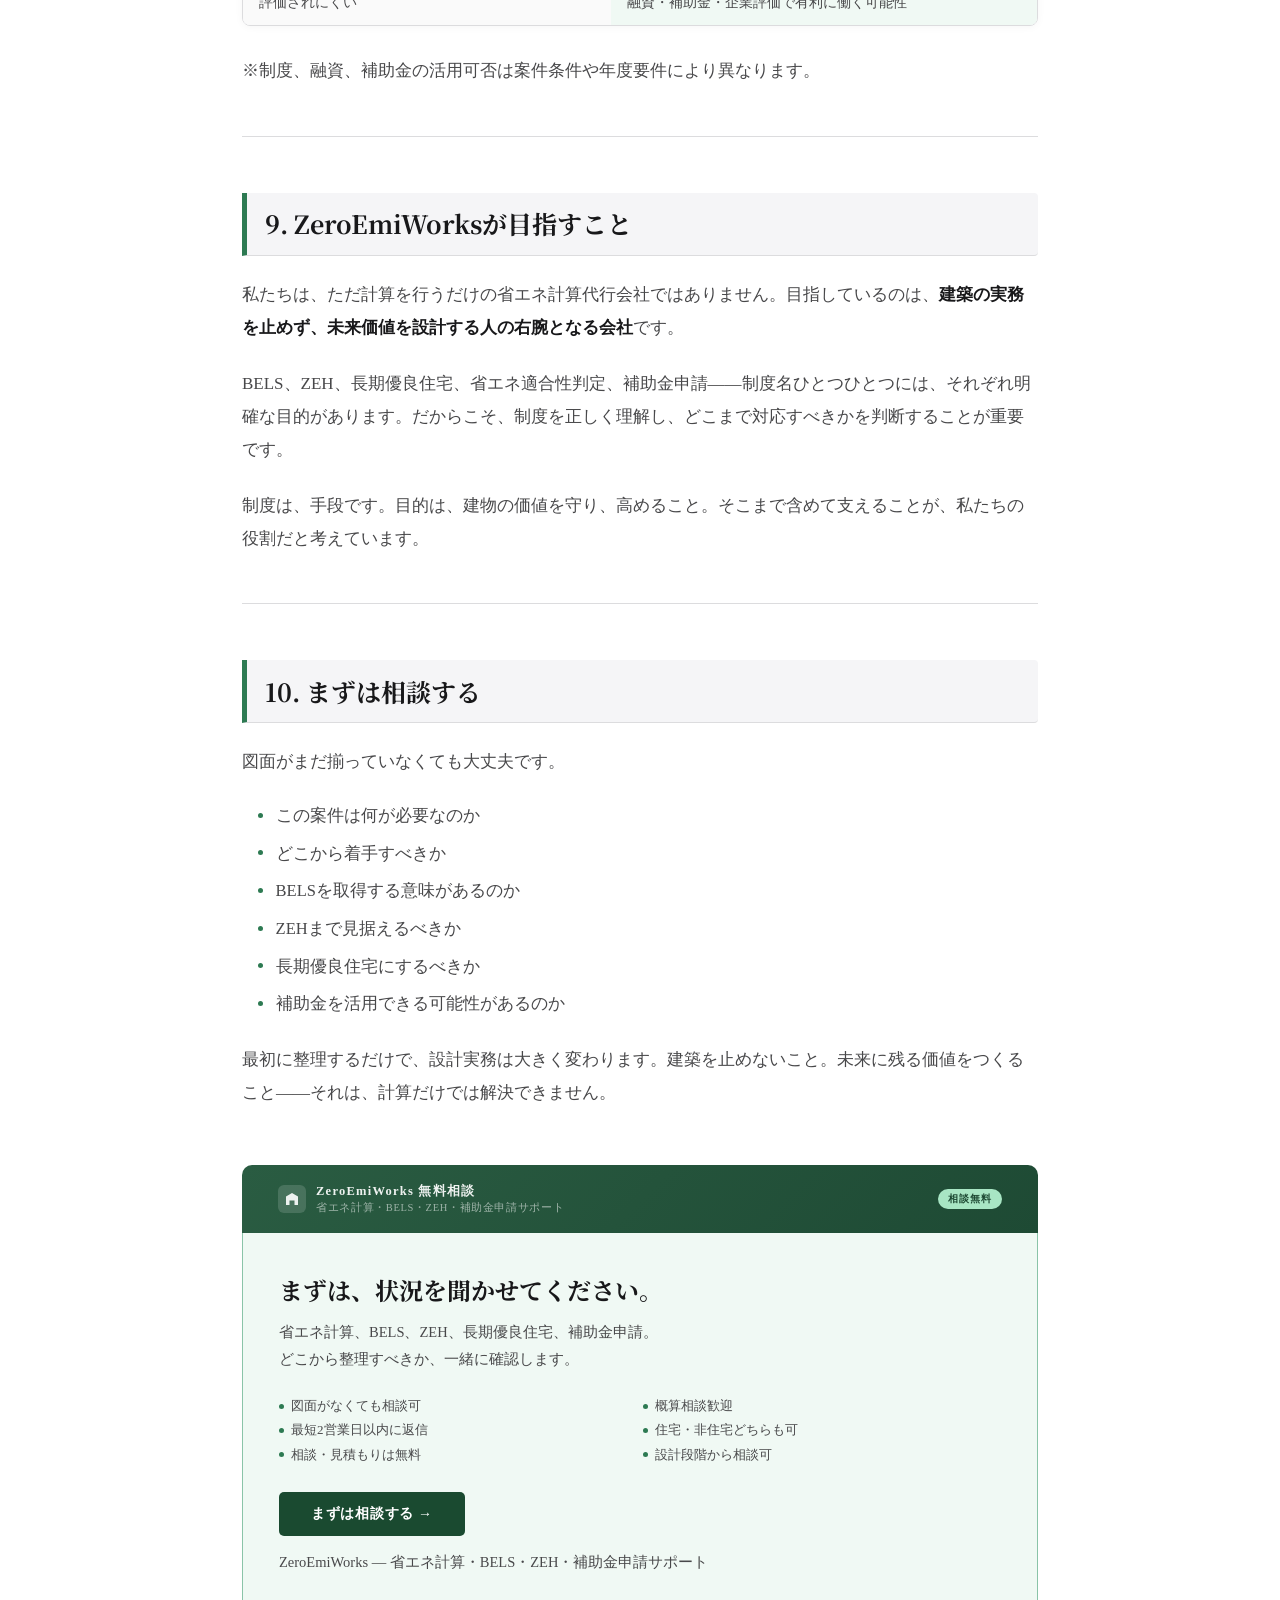
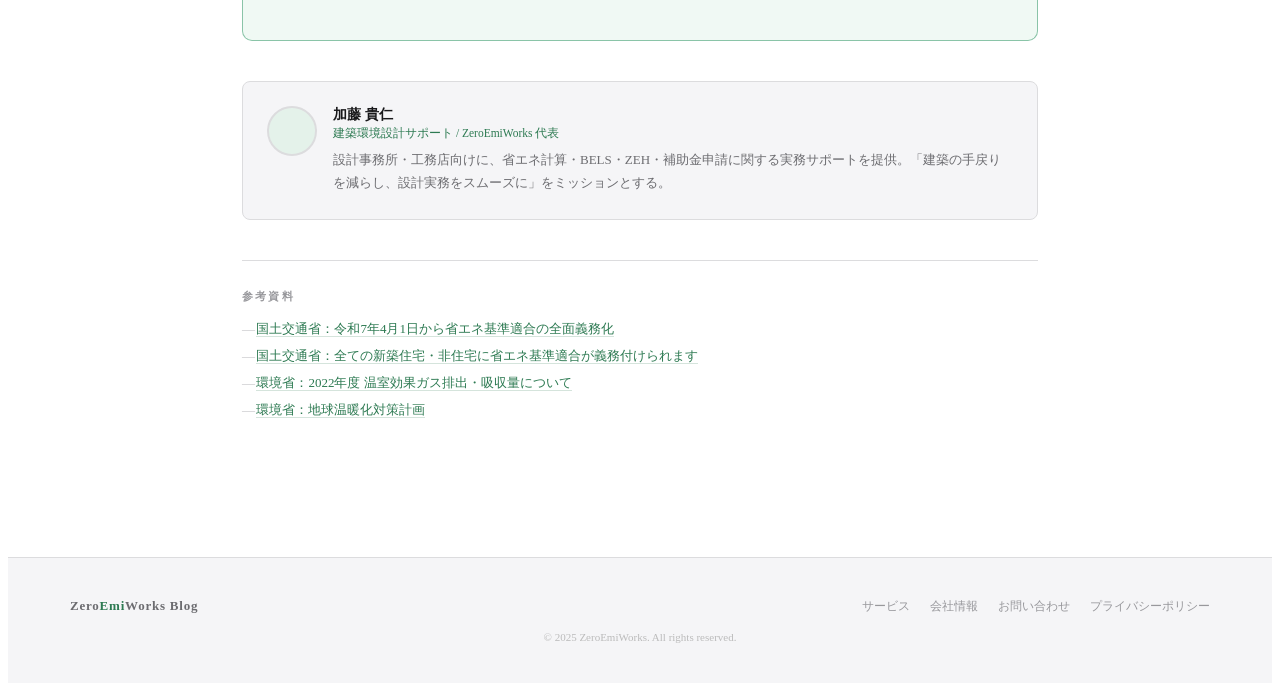
==== commit 0dc8d271: "Add new shoene blog design" ====
--- a/blog-shoene.html
+++ b/blog-shoene.html
@@ -3,632 +3,697 @@
 <head>
   <meta charset="UTF-8">
   <meta name="viewport" content="width=device-width, initial-scale=1.0">
-
-  <title>省エネ基準適合義務とは？設計実務で押さえるべきポイント【2026年版】｜ZeroEmiWorks</title>
-  <meta name="description" content="2025年4月の省エネ基準適合義務化を、CO2排出割合・対象範囲・BELS/ZEH/長期優良住宅との関係から整理。制度の本質を押さえ、設計実務を止めずに建物の未来価値を高めるための実務ガイド。">
-
-  <meta property="og:title" content="省エネ基準適合義務とは？設計実務で押さえるべきポイント｜ZeroEmiWorks">
-  <meta property="og:description" content="省エネ基準適合義務を、制度対応だけでなく建物の資産価値・ESG・脱炭素の流れから整理します。">
+  <title>省エネ基準適合義務とは？設計実務で押さえるべきポイント | ZeroEmiWorks Blog</title>
+  <meta name="description" content="2025年4月から原則すべての新築住宅・非住宅に省エネ基準適合が義務化。義務化の背景・対象・ZEH・BELS・2050年カーボンニュートラルへの道筋を設計実務の視点から解説します。">
+  <meta name="author" content="加藤貴仁 / ZeroEmiWorks">
+  <meta property="og:title" content="省エネ基準適合義務とは？設計実務で押さえるべきポイント">
+  <meta property="og:description" content="2025年4月の省エネ基準適合義務化の背景・対象・実務上のポイントを解説します。">
   <meta property="og:type" content="article">
   <meta property="og:url" content="https://zeroemiworks.com/blog-shoene.html">
   <meta property="og:image" content="https://zeroemiworks.com/ogp.png">
-
   <meta name="twitter:card" content="summary_large_image">
-
   <link rel="icon" href="favicon.ico">
   <link rel="preconnect" href="https://fonts.googleapis.com">
   <link rel="preconnect" href="https://fonts.gstatic.com" crossorigin>
-  <link href="https://fonts.googleapis.com/css2?family=Noto+Sans+JP:wght@300;400;500;700&family=DM+Serif+Display:ital@0;1&family=Bebas+Neue&display=swap" rel="stylesheet">
-  <link rel="stylesheet" href="style.css">
+  <link href="https://fonts.googleapis.com/css2?family=Noto+Sans+JP:wght@300;400;500;700&family=Noto+Serif+JP:wght@400;600;700&display=swap" rel="stylesheet">
+
+  <style>
+/* ================================================================
+   ZeroEmiWorks Blog — blog-shoene.html
+   完全独立CSS / 他ページ・style.cssに影響しない
+   設計思想：建築専門誌のような、静かで知性的な読み物
+================================================================ */
+
+.zb *, .zb *::before, .zb *::after { box-sizing: border-box; margin: 0; padding: 0; }
+.zb img { max-width: 100%; height: auto; display: block; }
+.zb a { text-decoration: none; }
+
+.zb {
+  --ink:        #18181a;
+  --ink-2:      #2c2c2e;
+  --ink-3:      #48484a;
+  --muted:      #6c6c70;
+  --dim:        #98989c;
+  --border:     #dcdcde;
+  --border-2:   #c4c4c8;
+  --bg:         #ffffff;
+  --bg-2:       #f5f5f7;
+  --bg-3:       #eeeeef;
+  --g-dark:     #1a4a30;
+  --g-mid:      #256040;
+  --g-base:     #2d7a52;
+  --g-light:    #4a9966;
+  --g-pale:     #e4f2ea;
+  --g-tint:     #f0f9f4;
+  --b-dark:     #1e4060;
+  --b-mid:      #2a5a80;
+  --b-base:     #3a7ca8;
+  --b-light:    #5a9ec8;
+  --b-pale:     #d8eaf5;
+  --b-tint:     #eef6fb;
+  --content:    860px;
+  --sans:       'Noto Sans JP', 'Hiragino Kaku Gothic ProN', sans-serif;
+  --serif:      'Noto Serif JP', 'Hiragino Mincho ProN', serif;
+}
+
+body.zb-body {
+  font-family: var(--sans);
+  background: var(--bg);
+  color: var(--ink-2);
+  -webkit-font-smoothing: antialiased;
+}
+
+/* ── ヘッダー ── */
+.zb-header {
+  position: sticky; top: 0; z-index: 100;
+  background: rgba(255,255,255,0.96);
+  backdrop-filter: blur(12px);
+  -webkit-backdrop-filter: blur(12px);
+  border-bottom: 1px solid var(--border);
+}
+.zb-header-inner {
+  max-width: 1140px; margin: 0 auto;
+  padding: 0 2rem; height: 58px;
+  display: flex; align-items: center; justify-content: space-between;
+}
+.zb-logo { display: flex; align-items: center; gap: 10px; }
+.zb-logo-mark {
+  width: 32px; height: 32px;
+  background: var(--g-dark); border-radius: 7px;
+  display: grid; place-items: center; flex-shrink: 0;
+}
+.zb-logo-mark svg { width: 15px; height: 15px; }
+.zb-logo-name { font-size: 13.5px; font-weight: 700; letter-spacing: .06em; color: var(--ink); }
+.zb-logo-sep { color: var(--border-2); margin: 0 3px; }
+.zb-logo-sub { font-size: 11px; letter-spacing: .2em; color: var(--dim); text-transform: uppercase; }
+.zb-nav { display: flex; align-items: center; gap: 2rem; }
+.zb-nav a { font-size: 12.5px; color: var(--muted); letter-spacing: .05em; transition: color .15s; }
+.zb-nav a:hover { color: var(--g-base); }
+.zb-nav-cta {
+  background: var(--g-dark); color: #fff !important;
+  padding: 8px 20px; border-radius: 5px;
+  font-size: 12px !important; font-weight: 600; letter-spacing: .06em;
+  transition: background .15s !important;
+}
+.zb-nav-cta:hover { background: var(--g-mid) !important; }
+.zb-bar { height: 2px; background: var(--border); }
+.zb-bar-inner { height: 100%; width: 0; background: var(--b-base); transition: width .08s linear; }
+
+/* ── タイトルヒーロー（スチールブルー） ── */
+.zb-hero {
+  background: var(--b-tint);
+  border-bottom: 2px solid var(--b-pale);
+  padding: 3rem 2rem 2.5rem;
+}
+.zb-hero-inner { max-width: var(--content); margin: 0 auto; }
+
+.zb-crumb {
+  display: flex; flex-wrap: wrap; align-items: center;
+  gap: 4px 6px; font-size: 12px; color: var(--b-mid);
+  letter-spacing: .04em; margin-bottom: 1.5rem;
+}
+.zb-crumb a { color: var(--b-mid); opacity: .75; transition: opacity .15s; }
+.zb-crumb a:hover { opacity: 1; }
+.zb-crumb .s { color: var(--b-light); opacity: .45; }
+
+.zb-tags { display: flex; flex-wrap: wrap; gap: 7px; margin-bottom: 1.2rem; }
+.zb-tag {
+  font-size: 11px; font-weight: 600; letter-spacing: .1em; text-transform: uppercase;
+  color: var(--b-dark); background: rgba(58,124,168,.1);
+  border: 1px solid rgba(58,124,168,.22); padding: 3px 13px; border-radius: 3px;
+}
+
+.zb-h1 {
+  font-family: var(--serif);
+  font-size: clamp(26px, 4vw, 38px);
+  font-weight: 700; line-height: 1.42; letter-spacing: -.01em;
+  color: var(--b-dark); margin-bottom: 1.6rem;
+}
+
+.zb-meta {
+  display: flex; flex-wrap: wrap; align-items: center;
+  gap: .5rem 1.25rem; font-size: 12px; color: var(--b-mid);
+  padding-top: 1.2rem; border-top: 1px solid var(--b-pale);
+}
+.zb-meta-i { display: flex; align-items: center; gap: 5px; }
+.zb-meta svg { opacity: .55; }
+.zb-meta-d { width: 1px; height: 11px; background: var(--b-light); opacity: .3; }
+
+/* ── 本文コンテナ ── */
+.zb-main { max-width: var(--content); margin: 0 auto; padding: 3rem 2rem 6rem; }
+
+/* リード */
+.zb-lead {
+  font-size: 16.5px; line-height: 2; color: var(--ink-3);
+  margin-bottom: 2.5rem; padding: 1.6rem 1.8rem;
+  background: var(--b-tint); border-left: 3px solid var(--b-base);
+  border-radius: 0 6px 6px 0;
+}
+.zb-lead p { margin-bottom: .9rem; }
+.zb-lead p:last-child { margin-bottom: 0; }
+
+/* 目次 */
+.zb-toc {
+  margin-bottom: 3rem; padding: 1.5rem 1.75rem;
+  border: 1px solid var(--border); border-top: 3px solid var(--g-base);
+  border-radius: 0 0 6px 6px; background: var(--bg-2);
+}
+.zb-toc-lbl {
+  font-size: 11px; font-weight: 700; letter-spacing: .2em;
+  text-transform: uppercase; color: var(--g-base); margin-bottom: 1rem;
+}
+.zb-toc ol { list-style: none; counter-reset: tc; display: flex; flex-direction: column; gap: 2px; }
+.zb-toc ol > li { counter-increment: tc; }
+.zb-toc ol > li > a {
+  display: flex; align-items: flex-start; gap: 10px;
+  font-size: 13.5px; font-weight: 500; color: var(--ink-3);
+  padding: 4px 0; line-height: 1.5; transition: color .15s;
+}
+.zb-toc ol > li > a::before {
+  content: counter(tc, decimal-leading-zero);
+  font-size: 10.5px; font-weight: 700; color: var(--g-base);
+  flex-shrink: 0; margin-top: 3px; min-width: 24px;
+}
+.zb-toc ol > li > a:hover { color: var(--g-base); }
+
+/* ── h2 ── */
+.zb-art h2 {
+  font-family: var(--serif);
+  font-size: clamp(20px, 2.5vw, 25px);
+  font-weight: 700; color: var(--ink);
+  margin: 3.5rem 0 1.4rem;
+  padding: .85rem 1rem .85rem 1.1rem;
+  background: var(--bg-2);
+  border-left: 5px solid var(--g-base);
+  border-bottom: 1px solid var(--border);
+  border-radius: 0 4px 4px 0;
+  line-height: 1.4;
+}
+.zb-art h2:first-child { margin-top: 0; }
+
+/* h3 */
+.zb-art h3 {
+  font-family: var(--serif);
+  font-size: clamp(16.5px, 2vw, 19px);
+  font-weight: 700; color: var(--ink);
+  margin: 2.5rem 0 .9rem;
+  padding-left: .9rem;
+  border-left: 3px solid var(--b-base);
+  line-height: 1.5;
+}
+
+/* p */
+.zb-art p { font-size: 17px; line-height: 1.95; color: var(--ink-3); margin-bottom: 1.4rem; }
+.zb-art p:last-child { margin-bottom: 0; }
+.zb-art strong { font-weight: 700; color: var(--ink); }
+
+/* ul / ol */
+.zb-art ul, .zb-art ol { margin: 1rem 0 1.5rem 1rem; display: flex; flex-direction: column; gap: .5rem; }
+.zb-art ul { list-style: none; }
+.zb-art ul li { font-size: 16.5px; line-height: 1.8; color: var(--ink-3); padding-left: 1.1rem; position: relative; }
+.zb-art ul li::before { content: ''; position: absolute; left: 0; top: .7em; width: 5px; height: 5px; background: var(--g-base); border-radius: 50%; }
+.zb-art ol { list-style: decimal; }
+.zb-art ol li { font-size: 16.5px; line-height: 1.8; color: var(--ink-3); padding-left: .25rem; }
+.zb-art hr { border: none; border-top: 1px solid var(--border); margin: 3rem 0; }
+
+/* ポイントボックス */
+.zb-pt {
+  margin: 1.75rem 0; padding: 1.25rem 1.6rem;
+  background: var(--g-tint); border: 1px solid rgba(45,122,82,.15);
+  border-left: 4px solid var(--g-base); border-radius: 0 6px 6px 0;
+}
+.zb-pt-lbl { font-size: 10.5px; font-weight: 700; letter-spacing: .2em; text-transform: uppercase; color: var(--g-base); margin-bottom: .55rem; }
+.zb-pt p { font-size: 15.5px; line-height: 1.85; color: var(--ink-3); margin: 0; }
+
+/* 画像 */
+.zb-fig { margin: 2.25rem 0; border: 1px solid var(--border); border-radius: 8px; overflow: hidden; box-shadow: 0 2px 16px rgba(0,0,0,.05); }
+.zb-fig img { width: 100%; display: block; }
+.zb-fig figcaption { padding: 10px 16px; font-size: 12px; color: var(--dim); background: var(--bg-2); border-top: 1px solid var(--border); line-height: 1.65; }
+
+/* 出典 */
+.zb-src { font-size: 12px; color: var(--dim); margin: .5rem 0 1.75rem; padding-left: .9rem; border-left: 2px solid var(--border); line-height: 1.65; }
+
+/* テーブル */
+.zb-tbl { margin: 1.75rem 0; overflow-x: auto; border-radius: 8px; border: 1px solid var(--border); box-shadow: 0 1px 8px rgba(0,0,0,.04); }
+.zb-tbl table { width: 100%; border-collapse: collapse; font-size: 14px; line-height: 1.6; }
+.zb-tbl thead th { background: var(--g-dark); color: #fff; font-weight: 600; font-size: 13px; letter-spacing: .04em; padding: 12px 16px; text-align: left; white-space: nowrap; }
+.zb-tbl tbody tr { border-bottom: 1px solid var(--border); }
+.zb-tbl tbody tr:last-child { border-bottom: none; }
+.zb-tbl tbody tr:nth-child(even) { background: var(--bg-2); }
+.zb-tbl tbody tr:hover { background: var(--g-tint); }
+.zb-tbl td { padding: 11px 16px; color: var(--ink-3); vertical-align: top; }
+.zb-tbl .th { font-weight: 600; color: var(--ink); background: var(--bg-3); border-right: 1px solid var(--border); white-space: nowrap; }
+.zb-tbl-note { font-size: 12px; color: var(--dim); margin: .5rem 0 0; line-height: 1.65; }
+.zb-cmp-old { background: #5a5a5a !important; }
+.zb-cmp-new { background: var(--g-dark) !important; }
+.zb-cmp-bg-old { background: #fafafa !important; }
+.zb-cmp-bg-new { background: var(--g-tint) !important; }
+
+/* フロー */
+.zb-flow { margin: 1.75rem 0; display: flex; flex-direction: column; align-items: flex-start; }
+.zb-fbox {
+  padding: .7rem 1.5rem; border-radius: 5px;
+  font-size: 14px; font-weight: 600; min-width: 230px;
+  text-align: center; border: 1.5px solid; line-height: 1.5;
+}
+.zb-fbox small { font-weight: 400; font-size: 11.5px; display: block; margin-top: 2px; }
+.zb-fl0 { background: var(--bg-3); border-color: var(--border-2); color: var(--muted); }
+.zb-fl1 { background: #f0f7f3; border-color: #7ab89a; color: var(--g-mid); }
+.zb-fl2 { background: #dff0e8; border-color: var(--g-light); color: var(--g-dark); }
+.zb-fl3 { background: var(--g-pale); border-color: var(--g-base); color: var(--g-dark); font-weight: 700; }
+.zb-arr { display: block; width: 1.5px; height: 26px; background: var(--border-2); margin: 0 0 0 114px; position: relative; }
+.zb-arr::after { content: ''; position: absolute; bottom: -5px; left: 50%; transform: translateX(-50%); border-left: 4px solid transparent; border-right: 4px solid transparent; border-top: 6px solid var(--border-2); }
+
+/* タイムライン */
+.zb-tline { margin: 1.75rem 0; padding-left: 1.75rem; position: relative; }
+.zb-tline::before { content: ''; position: absolute; left: 6px; top: 10px; bottom: 10px; width: 1.5px; background: var(--border); }
+.zb-ti { position: relative; padding: 0 0 1.4rem 1rem; }
+.zb-ti:last-child { padding-bottom: 0; }
+.zb-ti::before { content: ''; position: absolute; left: -1.48rem; top: 7px; width: 9px; height: 9px; border-radius: 50%; background: var(--g-light); border: 2px solid #fff; box-shadow: 0 0 0 1.5px var(--g-light); }
+.zb-ti.hl::before { background: var(--g-base); box-shadow: 0 0 0 2px rgba(45,122,82,.25); }
+.zb-ti-y { font-size: 12.5px; font-weight: 700; color: var(--g-base); letter-spacing: .06em; margin-bottom: .2rem; }
+.zb-ti-t { font-size: 15px; color: var(--ink-3); line-height: 1.7; }
+.zb-ti.hl .zb-ti-t { font-weight: 600; color: var(--ink); }
+
+/* ── CTA ── */
+/* CTA ラベル帯 */
+.zb-cta-banner {
+  margin: 3.5rem 0 0;
+  background: linear-gradient(135deg, #2a5c42 0%, #1e4a34 100%);
+  border-radius: 10px 10px 0 0;
+  padding: 1.1rem 2.25rem;
+  display: flex;
+  align-items: center;
+  justify-content: space-between;
+  gap: 12px;
+}
+.zb-cta-banner-left {
+  display: flex;
+  align-items: center;
+  gap: 10px;
+}
+.zb-cta-banner-icon {
+  width: 28px; height: 28px;
+  background: rgba(255,255,255,.15);
+  border-radius: 6px;
+  display: grid;
+  place-items: center;
+  flex-shrink: 0;
+}
+.zb-cta-banner-icon svg { width: 14px; height: 14px; }
+.zb-cta-banner-text {
+  font-size: 12.5px;
+  font-weight: 700;
+  letter-spacing: .1em;
+  color: rgba(255,255,255,.92);
+}
+.zb-cta-banner-text small {
+  display: block;
+  font-size: 10.5px;
+  font-weight: 400;
+  letter-spacing: .06em;
+  color: rgba(255,255,255,.55);
+  margin-top: 1px;
+}
+.zb-cta-banner-badge {
+  font-size: 10px;
+  font-weight: 700;
+  letter-spacing: .1em;
+  text-transform: uppercase;
+  color: #1e4a34;
+  background: #a8e6c4;
+  padding: 3px 10px;
+  border-radius: 100px;
+  flex-shrink: 0;
+}
+
+.zb-cta {
+  margin: 0 0 2rem; padding: 2.5rem 2.25rem;
+  background: var(--g-tint);
+  border: 1.5px solid #8ac4a8;
+  border-top: none;
+  border-radius: 0 0 10px 10px;
+}
+.zb-cta-ey { font-size: 10px; font-weight: 700; letter-spacing: .25em; text-transform: uppercase; color: var(--g-base); margin-bottom: .6rem; }
+.zb-cta h3 { font-family: var(--serif); font-size: clamp(19px, 2.2vw, 24px); font-weight: 700; color: var(--ink); margin-bottom: .75rem; line-height: 1.45; }
+.zb-cta p { font-size: 14.5px; color: var(--ink-3); line-height: 1.85; margin-bottom: 1.5rem; }
+.zb-cta-grid { display: grid; grid-template-columns: 1fr 1fr; gap: .4rem; margin-bottom: 1.75rem; }
+.zb-cta-ck { font-size: 13px; color: var(--ink-3); display: flex; align-items: center; gap: 7px; }
+.zb-cta-ck::before { content: ''; width: 5px; height: 5px; background: var(--g-base); border-radius: 50%; flex-shrink: 0; }
+.zb-cta-btn {
+  display: inline-flex; align-items: center; gap: 8px;
+  background: var(--g-dark); color: #fff;
+  font-weight: 700; font-size: 14px; letter-spacing: .05em;
+  padding: 13px 32px; border-radius: 5px;
+  transition: background .15s, transform .15s;
+}
+.zb-cta-btn:hover { background: var(--g-mid); transform: translateY(-1px); }
+.zb-cta-note { margin-top: .85rem; font-size: 11.5px; color: var(--dim); }
+
+/* 著者 */
+.zb-author {
+  margin: 2.5rem 0; padding: 1.5rem;
+  border: 1px solid var(--border); border-radius: 8px; background: var(--bg-2);
+  display: flex; align-items: flex-start; gap: 1rem;
+}
+.zb-av { width: 50px; height: 50px; border-radius: 50%; background: var(--g-pale); border: 2px solid var(--border); flex-shrink: 0; overflow: hidden; display: grid; place-items: center; }
+.zb-av img { width: 100%; height: 100%; object-fit: cover; }
+.zb-an { font-size: 14px; font-weight: 700; color: var(--ink); margin-bottom: 2px; }
+.zb-ar { font-size: 11.5px; color: var(--g-base); margin-bottom: .5rem; }
+.zb-ad { font-size: 13px; color: var(--muted); line-height: 1.75; }
+
+/* 参考資料 */
+.zb-refs { margin: 2.5rem 0; padding-top: 1.75rem; border-top: 1px solid var(--border); }
+.zb-refs-lbl { font-size: 11px; font-weight: 700; letter-spacing: .2em; text-transform: uppercase; color: var(--dim); margin-bottom: .9rem; }
+.zb-refs ul { list-style: none; margin: 0; display: flex; flex-direction: column; gap: .35rem; }
+.zb-refs li { font-size: 13px; color: var(--muted); line-height: 1.65; padding-left: .9rem; position: relative; }
+.zb-refs li::before { content: '—'; position: absolute; left: 0; color: var(--border-2); }
+.zb-refs a { color: var(--g-base); border-bottom: 1px solid rgba(45,122,82,.2); }
+.zb-refs a:hover { color: var(--g-mid); }
+
+/* フッター */
+.zb-footer { border-top: 1px solid var(--border); background: var(--bg-2); padding: 2.5rem 2rem; }
+.zb-footer-in { max-width: 1140px; margin: 0 auto; display: flex; justify-content: space-between; align-items: center; flex-wrap: wrap; gap: 1rem; }
+.zb-footer-logo { font-size: 13px; font-weight: 700; color: var(--muted); letter-spacing: .06em; }
+.zb-footer-logo span { color: var(--g-base); }
+.zb-footer-nav { display: flex; gap: 1.25rem; }
+.zb-footer-nav a { font-size: 12px; color: var(--dim); transition: color .15s; }
+.zb-footer-nav a:hover { color: var(--g-base); }
+.zb-footer-copy { width: 100%; font-size: 11px; color: #bbb; text-align: center; }
+
+/* ── Responsive ── */
+@media (max-width: 768px) {
+  .zb-nav { display: none; }
+  .zb-hero { padding: 2.25rem 1.25rem 2rem; }
+  .zb-main { padding: 2.25rem 1.25rem 5rem; }
+  .zb-art h2 { font-size: 19px; }
+  .zb-art h3 { font-size: 16.5px; }
+  .zb-art p { font-size: 16px; }
+  .zb-cta-grid { grid-template-columns: 1fr; }
+  .zb-footer-in { flex-direction: column; align-items: flex-start; }
+  .zb-author { flex-direction: column; }
+}
+@media (max-width: 480px) {
+  .zb-tbl td, .zb-tbl thead th { padding: 9px 10px; }
+  .zb-cta { padding: 1.75rem 1.25rem; }
+  .zb-fbox { min-width: 170px; }
+}
+  </style>
 </head>
 
-<body class="blog-article-page">
-
-<nav id="nav">
-  <a href="index.html" class="nav-logo">
-    <div class="logo-mark">ZE</div>
-    <span class="logo-text">ZeroEmiWorks</span>
-  </a>
-
-  <ul class="nav-links">
-    <li><a href="index.html">Home</a></li>
-    <li><a href="service.html">Service</a></li>
-    <li><a href="flow.html">Flow</a></li>
-    <li><a href="blog.html">BLOG</a></li>
-    <li><a href="faq.html">FAQ</a></li>
-    <li><a href="about.html">About</a></li>
-    <li><a href="contact.html" class="nav-cta">まず相談する</a></li>
-  </ul>
-
-  <button class="nav-hamburger" id="navHamburger" aria-label="メニューを開く">
-    <span></span><span></span><span></span>
-  </button>
-</nav>
-
-<div class="nav-mobile-menu" id="navMobileMenu">
-  <a href="index.html">Home</a>
-  <a href="service.html">Service</a>
-  <a href="flow.html">Flow</a>
-  <a href="blog.html">BLOG</a>
-  <a href="faq.html">FAQ</a>
-  <a href="about.html">About</a>
-  <a href="contact.html" class="nav-cta">まず相談する</a>
+<body class="zb-body">
+<div class="zb">
+
+<!-- ヘッダー -->
+<header class="zb-header">
+  <div class="zb-header-inner">
+    <div class="zb-logo">
+      <div class="zb-logo-mark">
+        <svg viewBox="0 0 15 15" fill="none"><path d="M7.5 1L1 5.5V14h4.5V9h4v5H14V5.5L7.5 1z" fill="white"/></svg>
+      </div>
+      <span class="zb-logo-name">ZeroEmiWorks</span>
+      <span class="zb-logo-sep">/</span>
+      <span class="zb-logo-sub">Blog</span>
+    </div>
+    <nav class="zb-nav">
+      <a href="service.html">サービス</a>
+      <a href="faq.html">FAQ</a>
+      <a href="about.html">会社情報</a>
+      <a href="contact.html" class="zb-nav-cta">無料相談する</a>
+    </nav>
+  </div>
+  <div class="zb-bar"><div class="zb-bar-inner" id="zbBar"></div></div>
+</header>
+
+<!-- タイトルヒーロー（スチールブルー帯） -->
+<div class="zb-hero">
+  <div class="zb-hero-inner">
+    <nav class="zb-crumb" aria-label="パンくずリスト">
+      <a href="index.html">ZeroEmiWorks</a><span class="s">›</span>
+      <a href="#">Blog</a><span class="s">›</span>
+      <a href="#">省エネ計算</a><span class="s">›</span>
+      <span>省エネ基準適合義務とは？</span>
+    </nav>
+    <div class="zb-tags">
+      <span class="zb-tag">省エネ基準</span>
+      <span class="zb-tag">義務化</span>
+      <span class="zb-tag">設計実務</span>
+    </div>
+    <h1 class="zb-h1" itemprop="headline">
+      省エネ基準適合義務とは？<br>設計実務で押さえるべきポイント
+    </h1>
+    <div class="zb-meta">
+      <div class="zb-meta-i">
+        <svg width="13" height="13" viewBox="0 0 13 13" fill="none"><rect x="1" y="2.5" width="11" height="9" rx="1" stroke="#3a7ca8" stroke-width="1.1"/><path d="M4 1v3M9 1v3M1 5.5h11" stroke="#3a7ca8" stroke-width="1.1" stroke-linecap="round"/></svg>
+        <time datetime="2025-04-23">2025年4月23日</time>
+      </div>
+      <div class="zb-meta-d"></div>
+      <div class="zb-meta-i">
+        <svg width="13" height="13" viewBox="0 0 13 13" fill="none"><circle cx="6.5" cy="6.5" r="5.5" stroke="#3a7ca8" stroke-width="1.1"/><path d="M6.5 3.5v3l2 1.5" stroke="#3a7ca8" stroke-width="1.1" stroke-linecap="round"/></svg>
+        読了目安：約10分
+      </div>
+      <div class="zb-meta-d"></div>
+      <div class="zb-meta-i">
+        <svg width="13" height="13" viewBox="0 0 13 13" fill="none"><circle cx="6.5" cy="4" r="2.5" stroke="#3a7ca8" stroke-width="1.1"/><path d="M1 12c0-3.04 2.46-5.5 5.5-5.5S12 8.96 12 12" stroke="#3a7ca8" stroke-width="1.1" stroke-linecap="round"/></svg>
+        加藤貴仁 / ZeroEmiWorks
+      </div>
+    </div>
+  </div>
 </div>
 
-<main class="blog-article-main">
-
-  <header class="blog-article-hero">
-    <div class="blog-article-container">
-      <a href="blog.html" class="blog-back-link">← COLUMN一覧へ戻る</a>
-
-      <div class="blog-breadcrumb">COLUMN / 省エネ基準</div>
-      <div class="blog-category">省エネ基準</div>
-      <p class="blog-updated">更新日：2026年4月24日</p>
-
-      <h1>
-        省エネ基準適合義務とは？<br>
-        設計実務で押さえるべきポイント
-      </h1>
-
-      <p class="blog-lead">
-        省エネ基準適合義務は、単なる法改正ではありません。建築そのものの価値基準が変わり始めた、ということです。
-        これからの建築は「建てること」だけでなく、「将来も選ばれ続けること」が問われます。
-      </p>
-
-      <div class="blog-article-meta">
-        <span>ZeroEmiWorks COLUMN</span>
-        <span>省エネ計算・BELS・ZEH・長期優良住宅</span>
+<!-- 本文 -->
+<main class="zb-main" itemscope itemtype="https://schema.org/Article">
+
+  <div class="zb-lead">
+    <p>2025年4月から、原則としてすべての新築住宅・非住宅に対して省エネ基準への適合が義務化されました。</p>
+    <p>これは単なる法改正ではありません。建築そのものの「価値基準」が変わり始めた、ということです。</p>
+    <p>省エネ性能の高い建物は、資産価値が維持される、補助金・融資で優位になる、テナント・購入者に選ばれやすい、企業のESG評価にもつながるという時代に入っています。</p>
+    <p>この記事では、制度の説明だけでなく、なぜ今、省エネ基準適合義務が必要なのか。その背景から整理します。</p>
+  </div>
+
+  <nav class="zb-toc" aria-label="目次">
+    <div class="zb-toc-lbl">目次</div>
+    <ol>
+      <li><a href="#s1">省エネ計算とは何か</a></li>
+      <li><a href="#s2">なぜ今、義務化されたのか</a></li>
+      <li><a href="#s3">建築がCO₂排出の大きな割合を占める理由</a></li>
+      <li><a href="#s4">2025年4月 義務化の対象</a></li>
+      <li><a href="#s5">ESG・SDGs・GXと建築の関係</a></li>
+      <li><a href="#s6">ZEH・BELS・長期優良住宅はどこを目指しているのか</a></li>
+      <li><a href="#s7">2050年カーボンニュートラルとこれからの建築</a></li>
+      <li><a href="#s8">省エネ性能が資産価値を変える時代</a></li>
+      <li><a href="#s9">ZeroEmiWorksが目指すこと</a></li>
+      <li><a href="#s10">まずは相談する</a></li>
+    </ol>
+  </nav>
+
+  <div class="zb-art">
+
+    <h2 id="s1">1. 省エネ計算とは何か</h2>
+    <p>省エネ計算とは、その建物がどれだけエネルギーを消費するかを数値で確認するものです。大きく分けると、確認するのは「<strong>外皮性能</strong>」と「<strong>一次エネルギー消費量</strong>」です。</p>
+    <h3>外皮性能</h3>
+    <p>建物の「包み込む性能」です。断熱材、窓性能、Low-Eガラス、屋根、壁、床、玄関ドアなどをもとに、どれだけ熱を逃がさないか、どれだけ日射を防ぐかを確認します。代表的な指標は、<strong>UA値（外皮平均熱貫流率）</strong>と<strong>ηAC値（冷房期の日射熱取得率）</strong>です。</p>
+    <h3>一次エネルギー消費量</h3>
+    <p>建物の「使うエネルギー」です。空調、換気、給湯、照明、昇降機、太陽光発電などを含め、年間でどれだけエネルギーを使うかを確認します。</p>
+    <div class="zb-pt">
+      <div class="zb-pt-lbl">ポイント</div>
+      <p>省エネ計算は確認申請のためだけの数字ではありません。この数値は、光熱費・快適性・テナント価値・売却時の評価・補助金活用に直結します。省エネ計算は、<strong>建物の未来価値を設計するための数字</strong>です。</p>
+    </div>
+    <hr>
+
+    <h2 id="s2">2. なぜ今、義務化されたのか</h2>
+    <p>理由は明確です。地球温暖化が、もう未来の話ではないからです。</p>
+    <p>世界では、気温上昇・異常気象・豪雨・猛暑・災害の激甚化が進んでいます。その大きな原因が温室効果ガスであり、特にCO₂（二酸化炭素）です。そしてその多くは、石油・石炭・天然ガスといった化石燃料を使うことで発生します。</p>
+    <p>建物で電気を使う。空調を回す。給湯を使う——それ自体が、地球温暖化とつながっています。だからこそ、建物の省エネ性能を上げることは、単なる設計ではなく、社会全体の課題になりました。</p>
+    <hr>
+
+    <h2 id="s3">3. 建築がCO₂排出の大きな割合を占める理由</h2>
+    <p>「建築って、そんなに関係あるの？」と思われることがあります。答えは、<strong>非常に大きい</strong>です。環境省の資料では、家庭部門（住宅）と業務その他部門（非住宅）を合わせると、日本全体のCO₂排出の約3割を占めます。</p>
+    <figure class="zb-fig">
+      <img src="assets/co2-emissions-chart.png" alt="日本のCO₂排出量 部門別グラフ（環境省2022年度）" loading="lazy">
+      <figcaption>出典：環境省「2022年度（令和4年度）温室効果ガス排出・吸収量について」等をもとに掲載</figcaption>
+    </figure>
+    <p class="zb-src">家庭部門（住宅）約16%、業務その他部門（非住宅）約19%、合計で建築分野全体の約35%を占めます。エネルギー起源CO₂排出量の部門別割合をもとに整理。資料年度・集計区分により変動します。</p>
+    <p>建物は一度建てると、何十年も使われます。設計時の判断が、10年後・20年後・30年後まで影響します。だからこそ、設計段階で省エネ性能をどう考えるかが重要になります。</p>
+    <hr>
+
+    <h2 id="s4">4. 2025年4月 義務化の対象</h2>
+    <p>以前は、建物の規模や用途によって、適合義務・届出義務・説明義務などの扱いが分かれていました。しかし<strong>2025年4月以降は、原則としてすべての新築住宅・非住宅に省エネ基準への適合が求められます</strong>。</p>
+    <figure class="zb-fig">
+      <img src="assets/energy-standard-obligation.png" alt="省エネ基準適合義務化の概要図（国土交通省）" loading="lazy">
+      <figcaption>出典：国土交通省「省エネ基準適合に係る規制の概要」等をもとに掲載</figcaption>
+    </figure>
+    <p>図が示すように、2025年4月以降は住宅・非住宅を問わず<strong>原則すべての新築建物が適合義務の対象</strong>となります。</p>
+    <p>実務上は、「対象かどうか」よりも、<strong>「どの段階で仕様を固めるか」「どの資料をいつ揃えるか」</strong>が重要になります。省エネ基準適合義務は、申請直前に確認するものではなく、基本設計から意識しておくべき前提です。</p>
+    <hr>
+
+    <h2 id="s5">5. ESG・SDGs・GXと建築の関係</h2>
+    <p>ESG、SDGs、GXは建築とも直結しています。企業は今、「利益を出しているか」だけではなく、「環境や社会にどう向き合っているか」も見られています。</p>
+    <p>建物も同じです。環境性能の高いオフィス・ZEH住宅・BELS取得建物・脱炭素対応施設は、企業の姿勢そのものを表します。結果として、融資・採用・投資判断・テナント誘致・ブランド価値に影響します。建物は、企業のESGを表す重要な資産になっていきます。</p>
+    <hr>
+
+    <h2 id="s6">6. ZEH・BELS・長期優良住宅はどこを目指しているのか</h2>
+    <p>ZEH、BELS、長期優良住宅、省エネ適判は、別々に見える制度ですが、目指す方向はつながっています。</p>
+    <div class="zb-flow">
+      <div class="zb-fbox zb-fl0">省エネ適判<small>最低基準を満たす</small></div>
+      <div class="zb-arr"></div>
+      <div class="zb-fbox zb-fl1">BELS<small>性能の見える化</small></div>
+      <div class="zb-arr"></div>
+      <div class="zb-fbox zb-fl2">ZEH<small>高性能化 ＋ 創エネ</small></div>
+      <div class="zb-arr"></div>
+      <div class="zb-fbox zb-fl3">長期優良住宅<small>資産価値 ＋ 長寿命化</small></div>
+    </div>
+    <div class="zb-tbl">
+      <table>
+        <thead><tr><th>制度</th><th>役割</th><th>実務上の意味</th></tr></thead>
+        <tbody>
+          <tr><td class="th">省エネ適判</td><td>最低基準を満たす</td><td>建築確認・着工に関わる基本条件</td></tr>
+          <tr><td class="th">BELS</td><td>性能を見える化する</td><td>建物の省エネ性能を第三者評価として示す</td></tr>
+          <tr><td class="th">ZEH</td><td>高断熱・省エネ・創エネ</td><td>住宅の高性能化、補助金活用と関係</td></tr>
+          <tr><td class="th">長期優良住宅</td><td>長く使える住宅価値</td><td>認定、税制、資産価値と関係</td></tr>
+        </tbody>
+      </table>
+    </div>
+    <p>省エネ基準適合義務は、スタート地点です。その先に、性能を見える化するBELS、より高性能なZEH、長く使える価値を示す長期優良住宅があります。どの制度を使うかは、建物の用途・施主の目的・補助金活用・販売戦略によって変わります。</p>
+    <hr>
+
+    <h2 id="s7">7. 2050年カーボンニュートラルとこれからの建築</h2>
+    <p>日本は2050年カーボンニュートラルを目指しています。省エネ基準適合義務はゴールではなく、これからの建築が進むためのスタート地点です。</p>
+    <div class="zb-tline">
+      <div class="zb-ti hl"><div class="zb-ti-y">2025年</div><div class="zb-ti-t">原則すべての新築住宅・非住宅に省エネ基準適合義務化</div></div>
+      <div class="zb-ti"><div class="zb-ti-y">2030年</div><div class="zb-ti-t">省エネ基準をZEH・ZEB水準へ引き上げる方向</div></div>
+      <div class="zb-ti"><div class="zb-ti-y">2035年</div><div class="zb-ti-t">温室効果ガス60%削減目標</div></div>
+      <div class="zb-ti"><div class="zb-ti-y">2040年</div><div class="zb-ti-t">温室効果ガス73%削減目標</div></div>
+      <div class="zb-ti"><div class="zb-ti-y">2050年</div><div class="zb-ti-t">ネット・ゼロ、カーボンニュートラルの実現</div></div>
+    </div>
+    <p>今後は、非住宅のさらなる省エネ性能強化、LCCO₂、開示義務、説明責任など、建築に求められる視点はさらに広がっていくと考えられます。</p>
+    <hr>
+
+    <h2 id="s8">8. 省エネ性能が資産価値を変える時代</h2>
+    <p>これからは、建てるだけでは弱い時代です。問われるのは、<strong>その建物が将来も選ばれるかどうか</strong>です。</p>
+    <div class="zb-tbl">
+      <table>
+        <thead><tr><th class="zb-cmp-old">性能が低い建物</th><th class="zb-cmp-new">性能が高い建物</th></tr></thead>
+        <tbody>
+          <tr><td class="zb-cmp-bg-old">光熱費が高くなりやすい</td><td class="zb-cmp-bg-new">ランニングコストを抑えやすい</td></tr>
+          <tr><td class="zb-cmp-bg-old">空室・売却時の不利につながる可能性</td><td class="zb-cmp-bg-new">テナント・購入者に説明しやすい</td></tr>
+          <tr><td class="zb-cmp-bg-old">将来改修コストが増える可能性</td><td class="zb-cmp-bg-new">早い段階から性能を確保しやすい</td></tr>
+          <tr><td class="zb-cmp-bg-old">評価されにくい</td><td class="zb-cmp-bg-new">融資・補助金・企業評価で有利に働く可能性</td></tr>
+        </tbody>
+      </table>
+    </div>
+    <p class="zb-tbl-note">※制度、融資、補助金の活用可否は案件条件や年度要件により異なります。</p>
+    <hr>
+
+    <h2 id="s9">9. ZeroEmiWorksが目指すこと</h2>
+    <p>私たちは、ただ計算を行うだけの省エネ計算代行会社ではありません。目指しているのは、<strong>建築の実務を止めず、未来価値を設計する人の右腕となる会社</strong>です。</p>
+    <p>BELS、ZEH、長期優良住宅、省エネ適合性判定、補助金申請——制度名ひとつひとつには、それぞれ明確な目的があります。だからこそ、制度を正しく理解し、どこまで対応すべきかを判断することが重要です。</p>
+    <p>制度は、手段です。目的は、建物の価値を守り、高めること。そこまで含めて支えることが、私たちの役割だと考えています。</p>
+    <hr>
+
+    <h2 id="s10">10. まずは相談する</h2>
+    <p>図面がまだ揃っていなくても大丈夫です。</p>
+    <ul>
+      <li>この案件は何が必要なのか</li>
+      <li>どこから着手すべきか</li>
+      <li>BELSを取得する意味があるのか</li>
+      <li>ZEHまで見据えるべきか</li>
+      <li>長期優良住宅にするべきか</li>
+      <li>補助金を活用できる可能性があるのか</li>
+    </ul>
+    <p>最初に整理するだけで、設計実務は大きく変わります。建築を止めないこと。未来に残る価値をつくること——それは、計算だけでは解決できません。</p>
+
+  </div><!-- /zb-art -->
+
+  <!-- CTA -->
+  <div class="zb-cta-banner">
+    <div class="zb-cta-banner-left">
+      <div class="zb-cta-banner-icon">
+        <svg viewBox="0 0 14 14" fill="none">
+          <path d="M7 1L1 4.5V13h3.5V8.5h5V13H13V4.5L7 1z" fill="white" fill-opacity=".9"/>
+        </svg>
       </div>
-    </div>
-  </header>
-
-  <article class="blog-article-container blog-content">
-
-    <section class="blog-intro-box">
-      <p>
-        2025年4月から、原則としてすべての新築住宅・非住宅に対して、省エネ基準への適合が義務化されました。
-        国土交通省も「原則全ての新築住宅・非住宅への省エネ基準適合の義務付け」として、令和7年4月1日施行を公表しています。
-      </p>
-      <p>
-        ただし、本質は「法律だから対応する」ではありません。
-        省エネ性能の高い建物は、資産価値の維持、補助金・融資、テナントや購入者への説明、企業のESG評価にも関わる領域になっています。
-      </p>
-      <p>
-        ZEH、BELS、長期優良住宅、省エネ適判。これらは別々の制度ではなく、これからの建築が向かう方向につながっています。
-      </p>
-    </section>
-
-    <nav class="blog-toc">
-      <p class="blog-toc-title">目次</p>
-      <ol>
-        <li><a href="#section01">省エネ計算とは何か</a></li>
-        <li><a href="#section02">なぜ今、義務化されたのか</a></li>
-        <li><a href="#section03">建築分野のCO₂排出割合</a></li>
-        <li><a href="#section04">2025年4月 義務化の対象</a></li>
-        <li><a href="#section05">ESG・SDGs・GXと建築</a></li>
-        <li><a href="#section06">ZEH・BELS・長期優良住宅</a></li>
-        <li><a href="#section07">2050年カーボンニュートラル</a></li>
-        <li><a href="#section08">資産価値との関係</a></li>
-        <li><a href="#section09">ZeroEmiWorksが目指すこと</a></li>
-        <li><a href="#section10">まずは相談する</a></li>
-      </ol>
+      <span class="zb-cta-banner-text">
+        ZeroEmiWorks 無料相談
+        <small>省エネ計算・BELS・ZEH・補助金申請サポート</small>
+      </span>
+    </div>
+    <span class="zb-cta-banner-badge">相談無料</span>
+  </div>
+  <aside class="zb-cta">
+    <h3>まずは、状況を聞かせてください。</h3>
+    <p>省エネ計算、BELS、ZEH、長期優良住宅、補助金申請。<br>どこから整理すべきか、一緒に確認します。</p>
+    <div class="zb-cta-grid">
+      <div class="zb-cta-ck">図面がなくても相談可</div>
+      <div class="zb-cta-ck">概算相談歓迎</div>
+      <div class="zb-cta-ck">最短2営業日以内に返信</div>
+      <div class="zb-cta-ck">住宅・非住宅どちらも可</div>
+      <div class="zb-cta-ck">相談・見積もりは無料</div>
+      <div class="zb-cta-ck">設計段階から相談可</div>
+    </div>
+    <a href="contact.html" class="zb-cta-btn">まずは相談する →</a>
+    <p class="zb-cta-note">ZeroEmiWorks — 省エネ計算・BELS・ZEH・補助金申請サポート</p>
+  </aside>
+
+  <!-- 著者 -->
+  <div class="zb-author">
+    <div class="zb-av">
+      <img src="founder.jpg" alt="加藤貴仁" onerror="this.style.display='none'">
+    </div>
+    <div>
+      <div class="zb-an">加藤 貴仁</div>
+      <div class="zb-ar">建築環境設計サポート / ZeroEmiWorks 代表</div>
+      <p class="zb-ad">設計事務所・工務店向けに、省エネ計算・BELS・ZEH・補助金申請に関する実務サポートを提供。「建築の手戻りを減らし、設計実務をスムーズに」をミッションとする。</p>
+    </div>
+  </div>
+
+  <!-- 参考資料 -->
+  <section class="zb-refs">
+    <div class="zb-refs-lbl">参考資料</div>
+    <ul>
+      <li><a href="https://www.mlit.go.jp/jutakukentiku/build/r7_syoene_gimu.html" target="_blank" rel="noopener">国土交通省：令和7年4月1日から省エネ基準適合の全面義務化</a></li>
+      <li><a href="https://www.mlit.go.jp/jutakukentiku/build/jutakukentiku_house_tk_000132.html" target="_blank" rel="noopener">国土交通省：全ての新築住宅・非住宅に省エネ基準適合が義務付けられます</a></li>
+      <li><a href="https://www.env.go.jp/press/press_03661.html" target="_blank" rel="noopener">環境省：2022年度 温室効果ガス排出・吸収量について</a></li>
+      <li><a href="https://www.env.go.jp/earth/ondanka/keikaku/global_keikaku.html" target="_blank" rel="noopener">環境省：地球温暖化対策計画</a></li>
+    </ul>
+  </section>
+
+</main>
+
+<!-- フッター -->
+<footer class="zb-footer">
+  <div class="zb-footer-in">
+    <div class="zb-footer-logo">Zero<span>Emi</span>Works Blog</div>
+    <nav class="zb-footer-nav">
+      <a href="index.html">サービス</a>
+      <a href="about.html">会社情報</a>
+      <a href="contact.html">お問い合わせ</a>
+      <a href="privacy.html">プライバシーポリシー</a>
     </nav>
-
-    <section class="blog-section" id="section01">
-      <h2>1. 省エネ計算とは何か</h2>
-
-      <p>
-        省エネ計算とは、その建物がどれだけエネルギーを消費するかを数値で確認するものです。
-        大きく分けると、確認するのは「外皮性能」と「一次エネルギー消費量」です。
-      </p>
-
-      <h3>外皮性能</h3>
-      <p>
-        外皮性能は、建物の「包み込む性能」です。
-        断熱材、窓性能、Low-Eガラス、屋根、壁、床、玄関ドアなどをもとに、
-        どれだけ熱を逃がさないか、どれだけ日射を防ぐかを確認します。
-      </p>
-
-      <div class="blog-point-list">
-        <span>UA値（外皮平均熱貫流率）</span>
-        <span>ηAC値（冷房期の日射熱取得率）</span>
-      </div>
-
-      <h3>一次エネルギー消費量</h3>
-      <p>
-        一次エネルギー消費量は、建物の「使うエネルギー」です。
-        空調、換気、給湯、照明、昇降機、太陽光発電などを含め、
-        年間でどれだけエネルギーを使うかを確認します。
-      </p>
-
-      <p>
-        ここで重要なのは、省エネ計算は確認申請のためだけの数字ではないということです。
-        この数値は、光熱費、快適性、テナント価値、売却時の評価、補助金活用に直結します。
-      </p>
-
-      <p class="blog-emphasis">
-        つまり、省エネ計算は、建物の未来価値を設計するための数字です。
-      </p>
-    </section>
-
-    <section class="blog-section" id="section02">
-      <h2>2. なぜ今、義務化されたのか</h2>
-
-      <p>
-        理由は明確です。地球温暖化が、もう未来の話ではないからです。
-      </p>
-
-      <p>
-        世界では、気温上昇、異常気象、豪雨、猛暑、災害の激甚化が進んでいます。
-        その大きな原因が温室効果ガスであり、特にCO₂です。
-        そしてその多くは、石油、石炭、天然ガスといった化石燃料を使うことで発生します。
-      </p>
-
-      <p>
-        建物で電気を使う。空調を回す。給湯を使う。
-        それ自体が、地球温暖化とつながっています。
-      </p>
-
-      <p>
-        だからこそ、建物の省エネ性能を上げることは、単なる設計ではなく、社会全体の課題になりました。
-      </p>
-    </section>
-
-    <section class="blog-section" id="section03">
-      <h2>3. 建築分野のCO₂排出割合</h2>
-
-      <p>
-        「建築って、そんなに関係あるの？」と思われることがあります。
-        答えは、非常に大きいです。
-      </p>
-
-      <p>
-        環境省の資料では、家庭部門と業務その他部門を合わせると、
-        日本全体のエネルギー起源CO₂排出量の約3割を占めます。
-      </p>
-
-      <figure class="source-image-card">
-        <img src="assets/co2-emissions-chart.png" alt="エネルギー起源CO2排出量の部門別割合" class="source-image">
-        <figcaption>
-          出典：環境省「2022年度（令和4年度）温室効果ガス排出・吸収量について」等をもとに掲載
-        </figcaption>
-      </figure>
-
-      <div class="table-scroll">
-        <table class="data-table">
-          <thead>
-            <tr>
-              <th>部門</th>
-              <th>内容</th>
-              <th>割合</th>
-            </tr>
-          </thead>
-          <tbody>
-            <tr>
-              <td>家庭部門</td>
-              <td>住宅</td>
-              <td>約16％</td>
-            </tr>
-            <tr>
-              <td>業務その他部門</td>
-              <td>オフィス・商業施設など</td>
-              <td>約19％</td>
-            </tr>
-            <tr>
-              <td><strong>合計</strong></td>
-              <td><strong>建築分野全体</strong></td>
-              <td><strong>約35％</strong></td>
-            </tr>
-          </tbody>
-        </table>
-      </div>
-
-      <p class="source-note">
-        ※割合はエネルギー起源CO₂排出量における部門別割合をもとに整理しています。資料年度や集計区分により数値は変動します。
-      </p>
-
-      <p>
-        建物は一度建てると、何十年も使われます。
-        設計時の判断が、10年後、20年後、30年後まで影響します。
-        だからこそ、設計段階で省エネ性能をどう考えるかが重要になります。
-      </p>
-    </section>
-
-    <section class="blog-section" id="section04">
-      <h2>4. 2025年4月 義務化の対象</h2>
-
-      <p>
-        以前は、建物の規模や用途によって、適合義務、届出義務、説明義務などの扱いが分かれていました。
-        しかし2025年4月以降は、原則としてすべての新築住宅・非住宅に省エネ基準への適合が求められます。
-      </p>
-
-      <figure class="source-image-card">
-        <img src="assets/energy-standard-obligation.png" alt="省エネ基準適合に係る規制の概要" class="source-image">
-        <figcaption>
-          出典：国土交通省「省エネ基準適合に係る規制の概要」等をもとに掲載
-        </figcaption>
-      </figure>
-
-      <div class="table-scroll">
-        <table class="comparison-table">
-          <thead>
-            <tr>
-              <th>項目</th>
-              <th>旧制度</th>
-              <th>2025年4月以降</th>
-            </tr>
-          </thead>
-          <tbody>
-            <tr>
-              <td>対象</td>
-              <td>建物の規模や用途により扱いが分かれていた</td>
-              <td>原則すべての新築住宅・非住宅が対象</td>
-            </tr>
-            <tr>
-              <td>住宅</td>
-              <td>一定規模では届出義務・説明義務など</td>
-              <td>省エネ基準への適合義務</td>
-            </tr>
-            <tr>
-              <td>非住宅</td>
-              <td>一定規模以上を中心に適合義務</td>
-              <td>規模にかかわらず原則適合義務</td>
-            </tr>
-            <tr>
-              <td>実務への影響</td>
-              <td>案件ごとに対象判断が必要</td>
-              <td>基本的に省エネ確認を前提に進める</td>
-            </tr>
-          </tbody>
-        </table>
-      </div>
-
-      <p>
-        実務上は、「対象かどうか」よりも、
-        「どの段階で仕様を固めるか」「どの資料をいつ揃えるか」が重要になります。
-        省エネ基準適合義務は、申請直前に確認するものではなく、基本設計から意識しておくべき前提です。
-      </p>
-    </section>
-
-    <section class="blog-section" id="section05">
-      <h2>5. ESG・SDGs・GXと建築</h2>
-
-      <p>
-        ESG、SDGs、GXは建築とも直結しています。
-        企業は今、「利益を出しているか」だけではなく、
-        「環境や社会にどう向き合っているか」も見られています。
-      </p>
-
-      <p>
-        建物も同じです。
-        環境性能の高いオフィス、ZEH住宅、BELS取得建物、脱炭素対応施設は、
-        企業の姿勢そのものを表します。
-      </p>
-
-      <div class="blog-highlight-box">
-        <p>
-          建物の環境性能は、融資、採用、投資判断、テナント誘致、ブランド価値に影響します。
-          これからの建物は、企業のESGを表す重要な資産になっていきます。
-        </p>
-      </div>
-    </section>
-
-    <section class="blog-section" id="section06">
-      <h2>6. ZEH・BELS・長期優良住宅</h2>
-
-      <p>
-        ZEH、BELS、長期優良住宅、省エネ適判は、別々に見える制度ですが、目指す方向はつながっています。
-      </p>
-
-      <div class="relation-flow">
-        <div class="relation-item">
-          <span class="relation-label">省エネ適判</span>
-          <strong>最低基準</strong>
-        </div>
-        <div class="relation-arrow">↓</div>
-        <div class="relation-item">
-          <span class="relation-label">BELS</span>
-          <strong>性能の見える化</strong>
-        </div>
-        <div class="relation-arrow">↓</div>
-        <div class="relation-item">
-          <span class="relation-label">ZEH</span>
-          <strong>高性能化＋創エネ</strong>
-        </div>
-        <div class="relation-arrow">↓</div>
-        <div class="relation-item">
-          <span class="relation-label">長期優良住宅</span>
-          <strong>資産価値・長寿命化</strong>
-        </div>
-      </div>
-
-      <div class="table-scroll">
-        <table class="data-table">
-          <thead>
-            <tr>
-              <th>制度</th>
-              <th>役割</th>
-              <th>実務上の意味</th>
-            </tr>
-          </thead>
-          <tbody>
-            <tr>
-              <td>省エネ適判</td>
-              <td>最低基準を満たす</td>
-              <td>建築確認・着工に関わる基本条件</td>
-            </tr>
-            <tr>
-              <td>BELS</td>
-              <td>性能を見える化する</td>
-              <td>建物の省エネ性能を第三者評価として示す</td>
-            </tr>
-            <tr>
-              <td>ZEH</td>
-              <td>高断熱・省エネ・創エネ</td>
-              <td>住宅の高性能化、補助金活用と関係</td>
-            </tr>
-            <tr>
-              <td>長期優良住宅</td>
-              <td>長く使える住宅価値</td>
-              <td>認定、税制、資産価値と関係</td>
-            </tr>
-          </tbody>
-        </table>
-      </div>
-
-      <p>
-        省エネ基準適合義務は、スタート地点です。
-        その先に、性能を見える化するBELS、より高性能なZEH、長く使える価値を示す長期優良住宅があります。
-        どの制度を使うかは、建物の用途、施主の目的、補助金活用、販売戦略によって変わります。
-      </p>
-    </section>
-
-    <section class="blog-section" id="section07">
-      <h2>7. 2050年カーボンニュートラル</h2>
-
-      <p>
-        日本は2050年ネット・ゼロ、カーボンニュートラルの実現を目指しています。
-        環境省は、2035年度60％削減、2040年度73％削減という新たな目標を示し、
-        2050年ネット・ゼロに向けた直線的な経路を進む方針を示しています。
-      </p>
-
-      <div class="timeline-list">
-        <div class="timeline-item">
-          <span>2025年</span>
-          <p>原則すべての新築住宅・非住宅に省エネ基準適合義務化</p>
-        </div>
-        <div class="timeline-item">
-          <span>2030年</span>
-          <p>温室効果ガス46％削減目標。省エネ基準をZEH・ZEB水準へ引き上げる方向</p>
-        </div>
-        <div class="timeline-item">
-          <span>2035年</span>
-          <p>温室効果ガス60％削減目標</p>
-        </div>
-        <div class="timeline-item">
-          <span>2040年</span>
-          <p>温室効果ガス73％削減目標</p>
-        </div>
-        <div class="timeline-item">
-          <span>2050年</span>
-          <p>ネット・ゼロ、カーボンニュートラルの実現</p>
-        </div>
-      </div>
-
-      <p>
-        今後は、ZEBの拡大、非住宅のさらなる省エネ性能強化、LCCO₂、開示義務、説明責任など、
-        建築に求められる視点はさらに広がっていくと考えられます。
-        省エネ基準適合義務はゴールではなく、これからの建築が進むためのスタート地点です。
-      </p>
-    </section>
-
-    <section class="blog-section" id="section08">
-      <h2>8. 資産価値との関係</h2>
-
-      <p>
-        これからは、建てるだけでは弱い時代です。
-        問われるのは、その建物が将来も選ばれるかどうかです。
-      </p>
-
-      <div class="table-scroll">
-        <table class="comparison-table">
-          <thead>
-            <tr>
-              <th>性能が低い建物</th>
-              <th>性能が高い建物</th>
-            </tr>
-          </thead>
-          <tbody>
-            <tr>
-              <td>光熱費が高くなりやすい</td>
-              <td>ランニングコストを抑えやすい</td>
-            </tr>
-            <tr>
-              <td>空室・売却時の不利につながる可能性</td>
-              <td>テナント・購入者に説明しやすい</td>
-            </tr>
-            <tr>
-              <td>将来改修コストが増える可能性</td>
-              <td>早い段階から性能を確保しやすい</td>
-            </tr>
-            <tr>
-              <td>評価されにくい</td>
-              <td>融資・補助金・企業評価で有利に働く可能性</td>
-            </tr>
-          </tbody>
-        </table>
-      </div>
-
-      <p class="source-note">
-        ※制度、融資、補助金の活用可否は案件条件や年度要件により異なります。
-      </p>
-    </section>
-
-    <section class="blog-section" id="section09">
-      <h2>9. ZeroEmiWorksが目指すこと</h2>
-
-      <p>
-        私たちは、ただ計算を行うだけの省エネ計算代行会社ではありません。
-      </p>
-
-      <p class="blog-emphasis">
-        目指しているのは、建築の実務を止めず、未来価値を設計する人の右腕となる会社です。
-      </p>
-
-      <p>
-        BELS、ZEH、長期優良住宅、省エネ適合性判定、補助金申請。
-        制度名ひとつひとつには、それぞれ明確な目的があります。
-      </p>
-
-      <p>
-        だからこそ、制度を正しく理解し、どこまで対応すべきかを判断することが重要です。
-      </p>
-
-      <p>
-        私たちが大切にしているのは、どこから着手すべきか、何を優先すべきか、
-        どこにリスクがあるか、どうすれば手戻りを減らせるかを整理することです。
-      </p>
-
-      <p>
-        制度対応をするためではなく、その建物がこれからも選ばれ続けるために何が必要かを考えること。
-      </p>
-
-      <p>
-        制度は、手段です。目的は、建物の価値を守り、高めること。
-        そこまで含めて支えることが、私たちの役割だと考えています。
-      </p>
-    </section>
-
-    <section class="blog-section" id="section10">
-      <h2>10. まずは相談する</h2>
-
-      <p>
-        図面がまだ揃っていなくても大丈夫です。
-      </p>
-
-      <ul class="blog-check-list">
-        <li>この案件は何が必要なのか。</li>
-        <li>どこから着手すべきか。</li>
-        <li>BELSを取得する意味があるのか。</li>
-        <li>ZEHまで見据えるべきか。</li>
-        <li>長期優良住宅にするべきか。</li>
-        <li>補助金を活用できる可能性があるのか。</li>
-      </ul>
-
-      <p>
-        最初に整理するだけで、設計実務は大きく変わります。
-      </p>
-
-      <p>
-        建築を止めないこと。未来に残る価値をつくること。
-        それは、計算だけでは解決できません。
-        だからこそ、私たちは実務の整理から一緒に考えます。
-      </p>
-
-      <p>
-        これからの建築を、より良い方向へ進めていくために。
-        ぜひ一緒に取り組んでいきましょう。
-      </p>
-    </section>
-
-    <section class="blog-cta">
-      <p class="blog-cta-label">Consultation</p>
-      <h2>まずは、状況を聞かせてください。</h2>
-      <p>
-        省エネ計算、BELS、ZEH、長期優良住宅、補助金申請。
-        どこから整理すべきか、一緒に確認します。
-      </p>
-      <ul class="blog-cta-list">
-        <li>案件ごとに必要な制度整理</li>
-        <li>確認申請・着工までの実務段取り</li>
-        <li>補助金や評価制度を見据えた優先順位</li>
-      </ul>
-      <a href="contact.html">まずは相談する →</a>
-    </section>
-
-    <section class="reference-links">
-      <h2>参考資料</h2>
-      <ul>
-        <li>
-          <a href="https://www.mlit.go.jp/report/press/house05_hh_001001.html" target="_blank" rel="noopener">
-            国土交通省：令和7年4月1日から省エネ基準適合の全面義務化
-          </a>
-        </li>
-        <li>
-          <a href="https://www.mlit.go.jp/report/press/content/001519931.pdf" target="_blank" rel="noopener">
-            国土交通省：全ての新築住宅・非住宅に省エネ基準適合が義務付けられます
-          </a>
-        </li>
-        <li>
-          <a href="https://www.env.go.jp/press/press_03046.html" target="_blank" rel="noopener">
-            環境省：2022年度 温室効果ガス排出・吸収量について
-          </a>
-        </li>
-        <li>
-          <a href="https://www.env.go.jp/earth/ondanka/keikaku/250218.html" target="_blank" rel="noopener">
-            環境省：地球温暖化対策計画
-          </a>
-        </li>
-      </ul>
-    </section>
-
-  </article>
-
-</main>
-
-<footer>
-  <div class="footer-inner">
-    <div class="footer-top">
-      <div class="footer-brand">
-        <a href="index.html" class="nav-logo">
-          <div class="logo-mark">ZE</div>
-          <span class="logo-text">ZeroEmiWorks</span>
-        </a>
-        <p>設計事務所・工務店向けに、住宅・非住宅の省エネ計算・BELS・ZEH・補助金申請を支援。建築の手戻りを減らし、設計実務をスムーズに進めるパートナーです。代表：加藤貴仁</p>
-      </div>
-
-      <div class="footer-links-grid">
-        <div class="footer-col">
-          <h4>Pages</h4>
-          <ul>
-            <li><a href="index.html">Home</a></li>
-            <li><a href="service.html">Service</a></li>
-            <li><a href="flow.html">Flow</a></li>
-            <li><a href="blog.html">BLOG</a></li>
-            <li><a href="faq.html">FAQ</a></li>
-            <li><a href="about.html">About</a></li>
-            <li><a href="contact.html">Contact</a></li>
-          </ul>
-        </div>
-
-        <div class="footer-col">
-          <h4>Services</h4>
-          <ul>
-            <li><a href="service.html">省エネ計算</a></li>
-            <li><a href="service.html">BELS申請サポート</a></li>
-            <li><a href="service.html">ZEH・GX志向型住宅</a></li>
-            <li><a href="service.html">補助金申請サポート</a></li>
-            <li><a href="service.html">図面修正・作成</a></li>
-          </ul>
-        </div>
-
-        <div class="footer-col">
-          <h4>Legal</h4>
-          <ul>
-            <li><a href="privacy.html">プライバシーポリシー</a></li>
-            <li><a href="law.html">特定商取引法に基づく表記</a></li>
-          </ul>
-        </div>
-      </div>
-    </div>
-
-    <div class="footer-bottom">
-      <span class="footer-copy">© 2025 ZeroEmiWorks. All rights reserved.</span>
-      <span class="footer-accent">Building for a <span>Zero Emission</span> Future.</span>
-    </div>
+    <p class="zb-footer-copy">© 2025 ZeroEmiWorks. All rights reserved.</p>
   </div>
 </footer>
 
-<script src="script.js"></script>
+</div><!-- /zb -->
+
+<script>
+(function(){
+  var bar = document.getElementById('zbBar');
+  if(bar){
+    window.addEventListener('scroll', function(){
+      var d = document.documentElement;
+      bar.style.width = Math.min(d.scrollTop/(d.scrollHeight-d.clientHeight)*100,100).toFixed(1)+'%';
+    },{passive:true});
+  }
+  document.querySelectorAll('.zb-toc a[href^="#"]').forEach(function(a){
+    a.addEventListener('click', function(e){
+      var t = document.querySelector(a.getAttribute('href'));
+      if(!t) return;
+      e.preventDefault();
+      window.scrollTo({top:t.getBoundingClientRect().top+window.pageYOffset-70, behavior:'smooth'});
+    });
+  });
+})();
+</script>
 </body>
 </html>
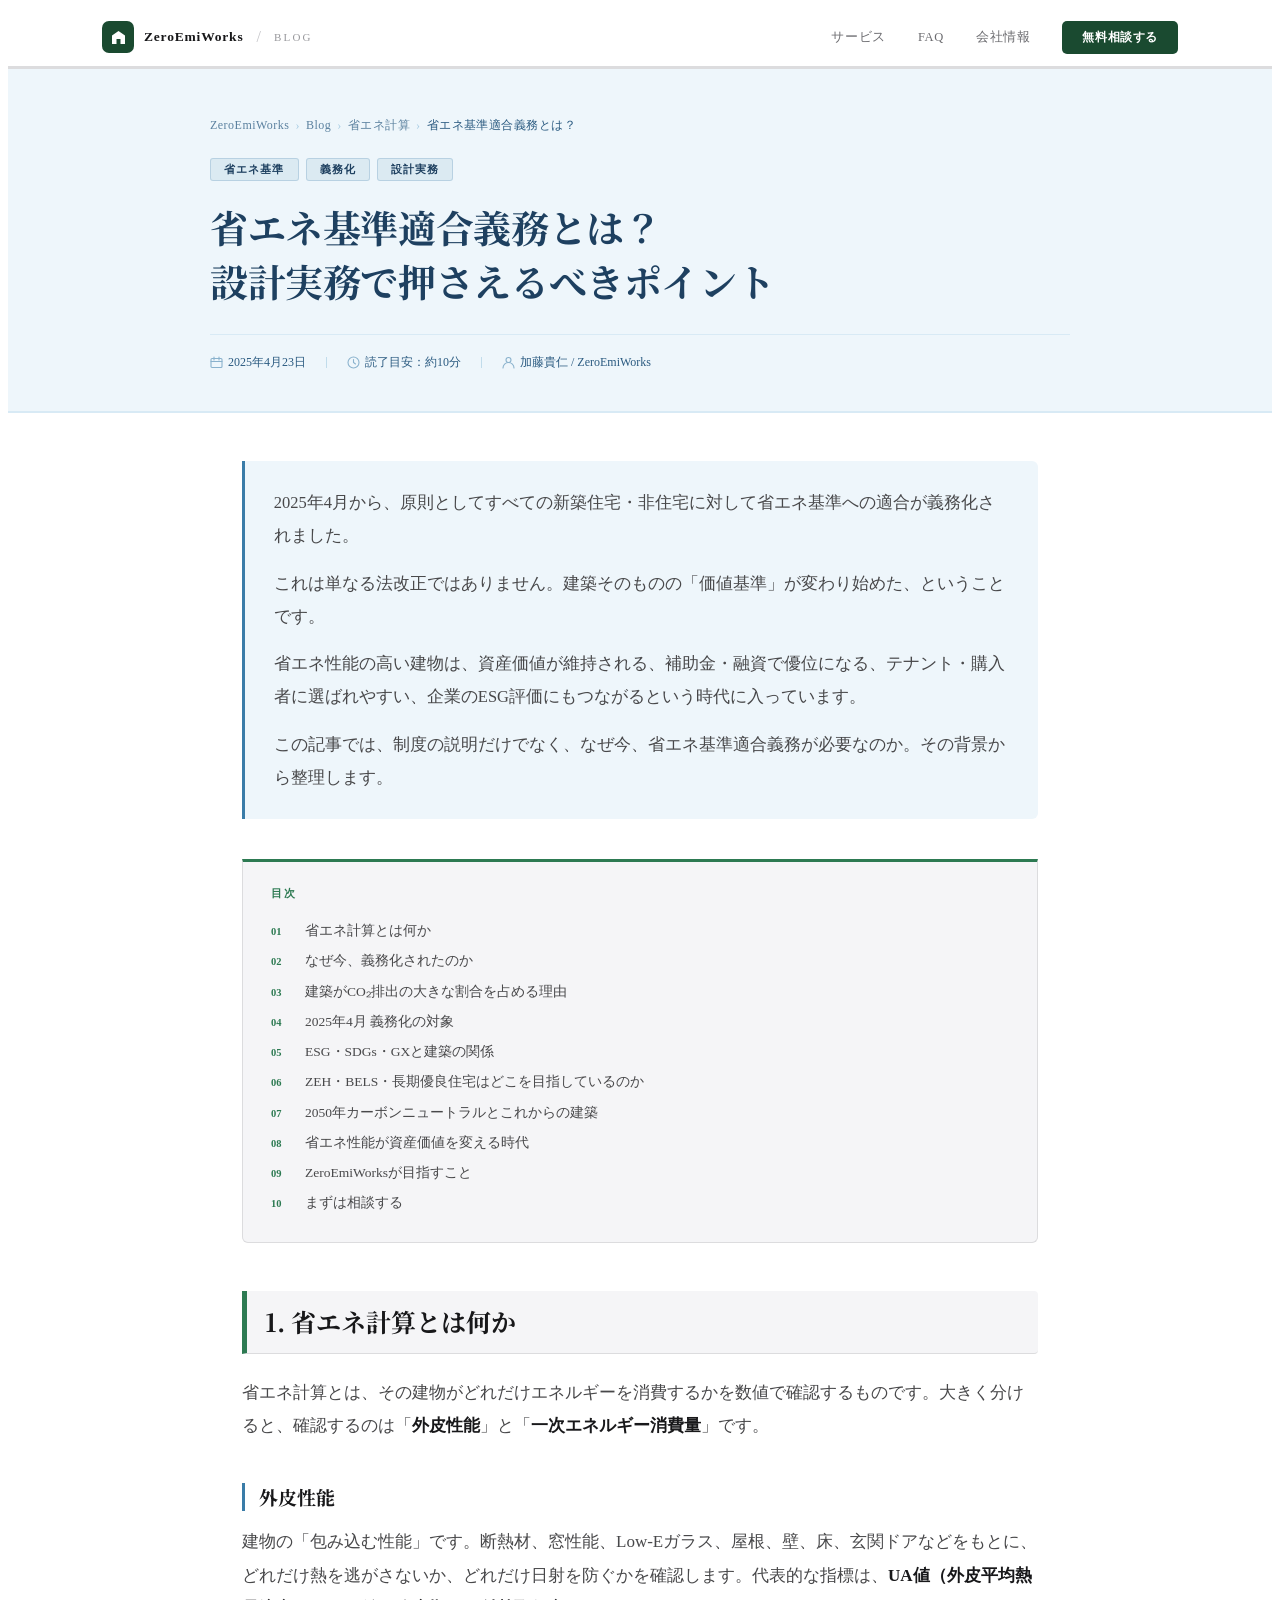
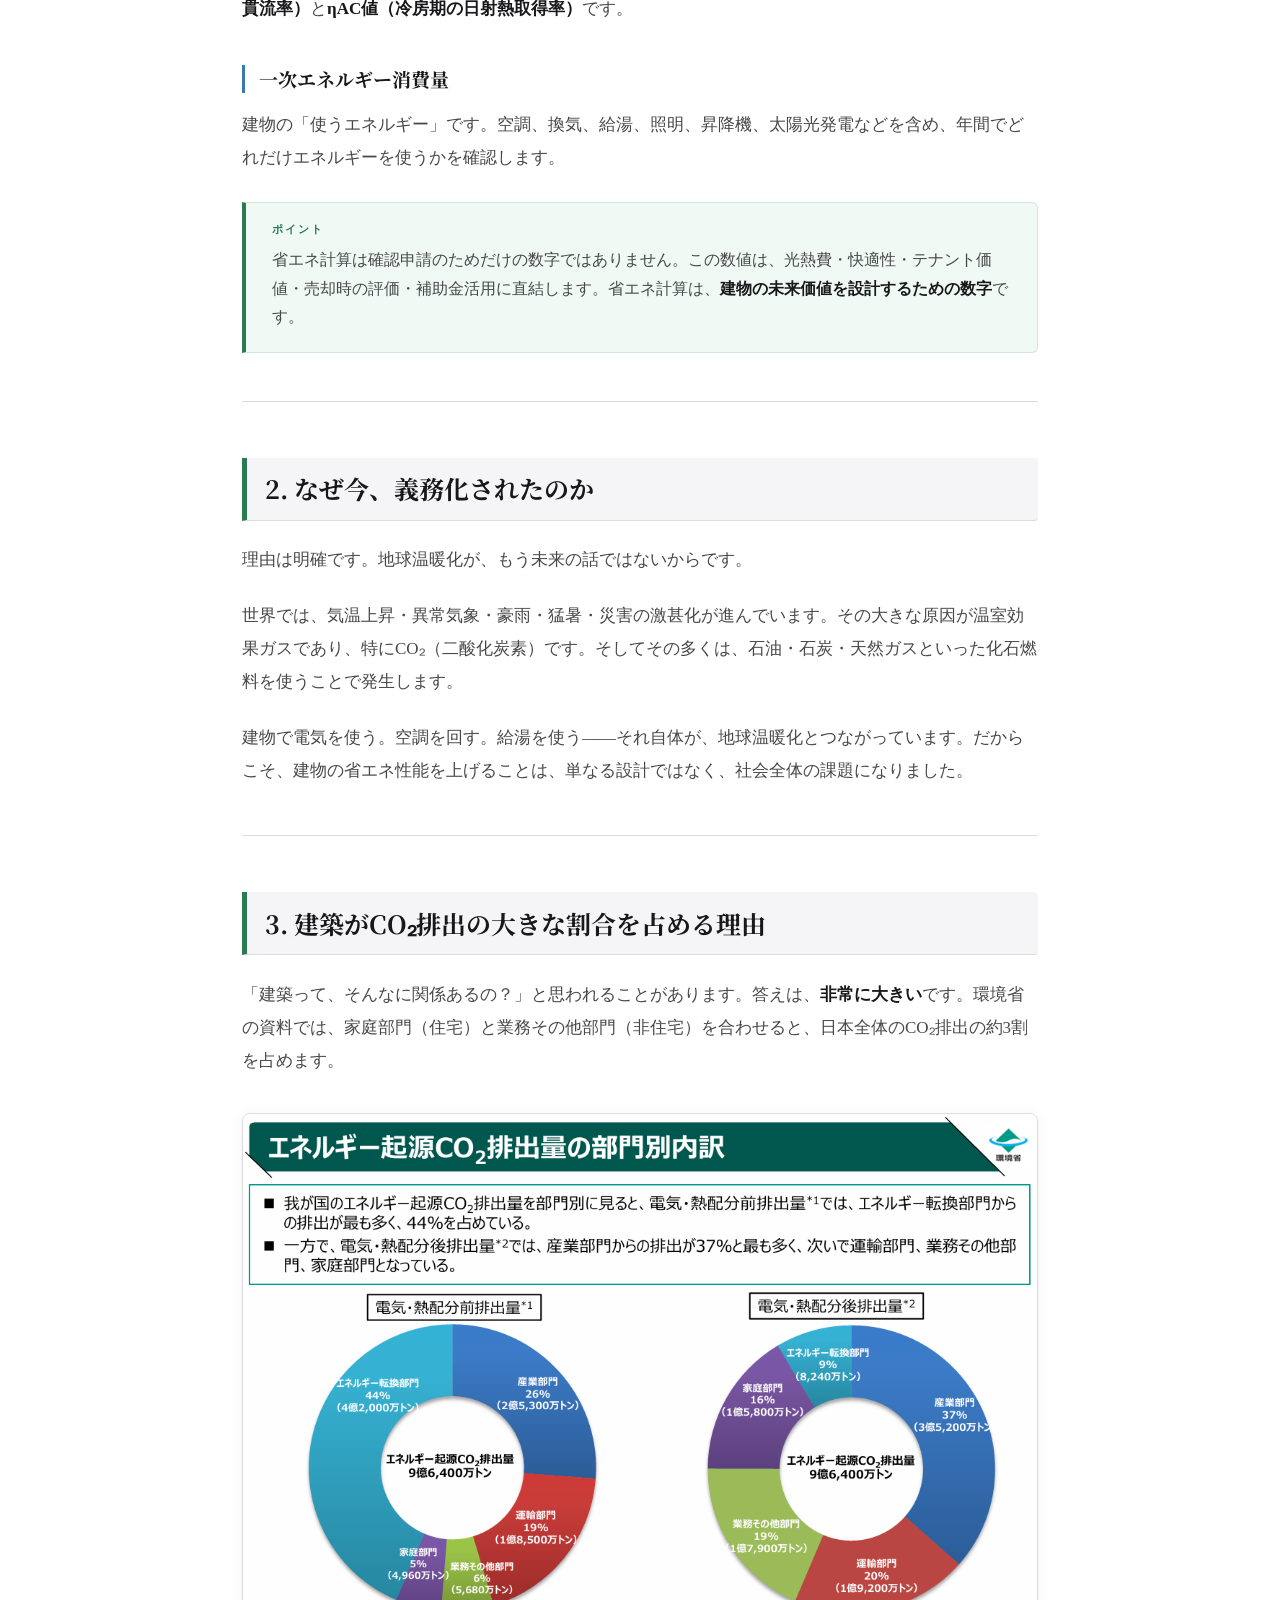
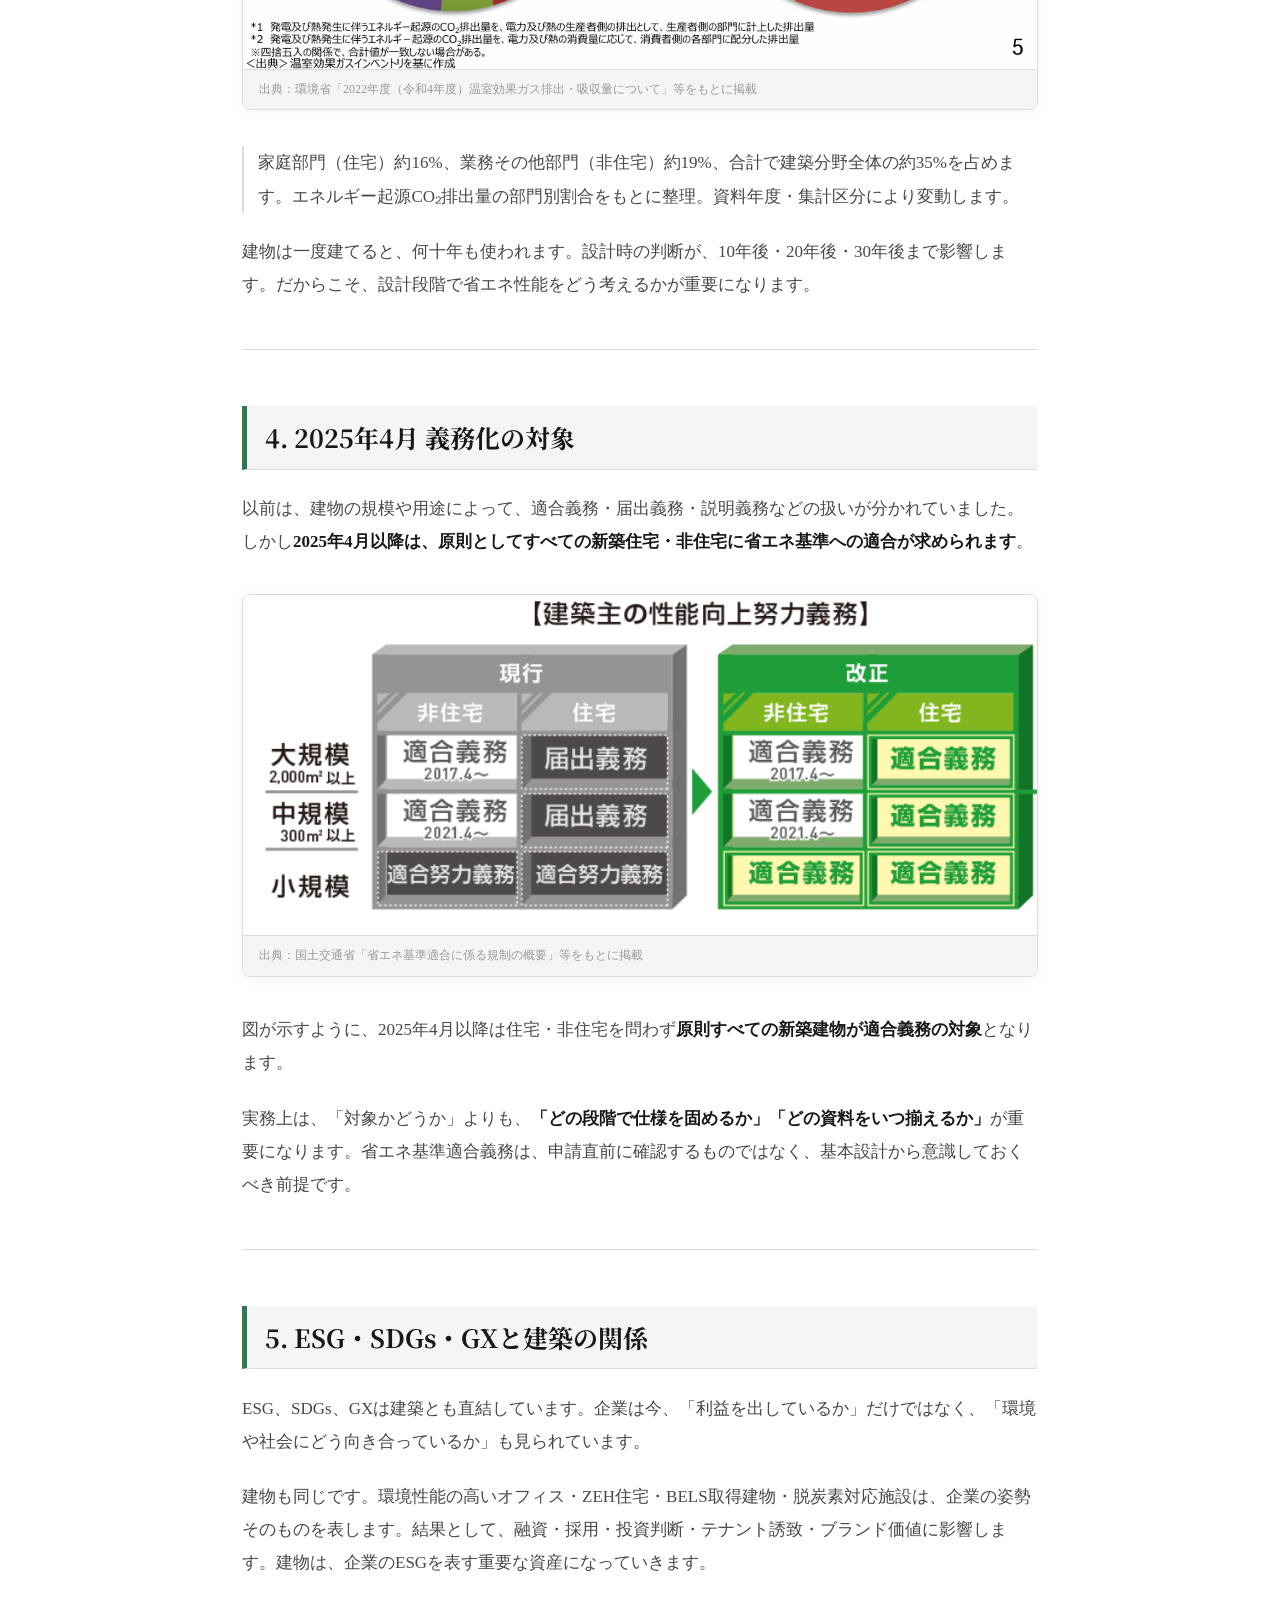
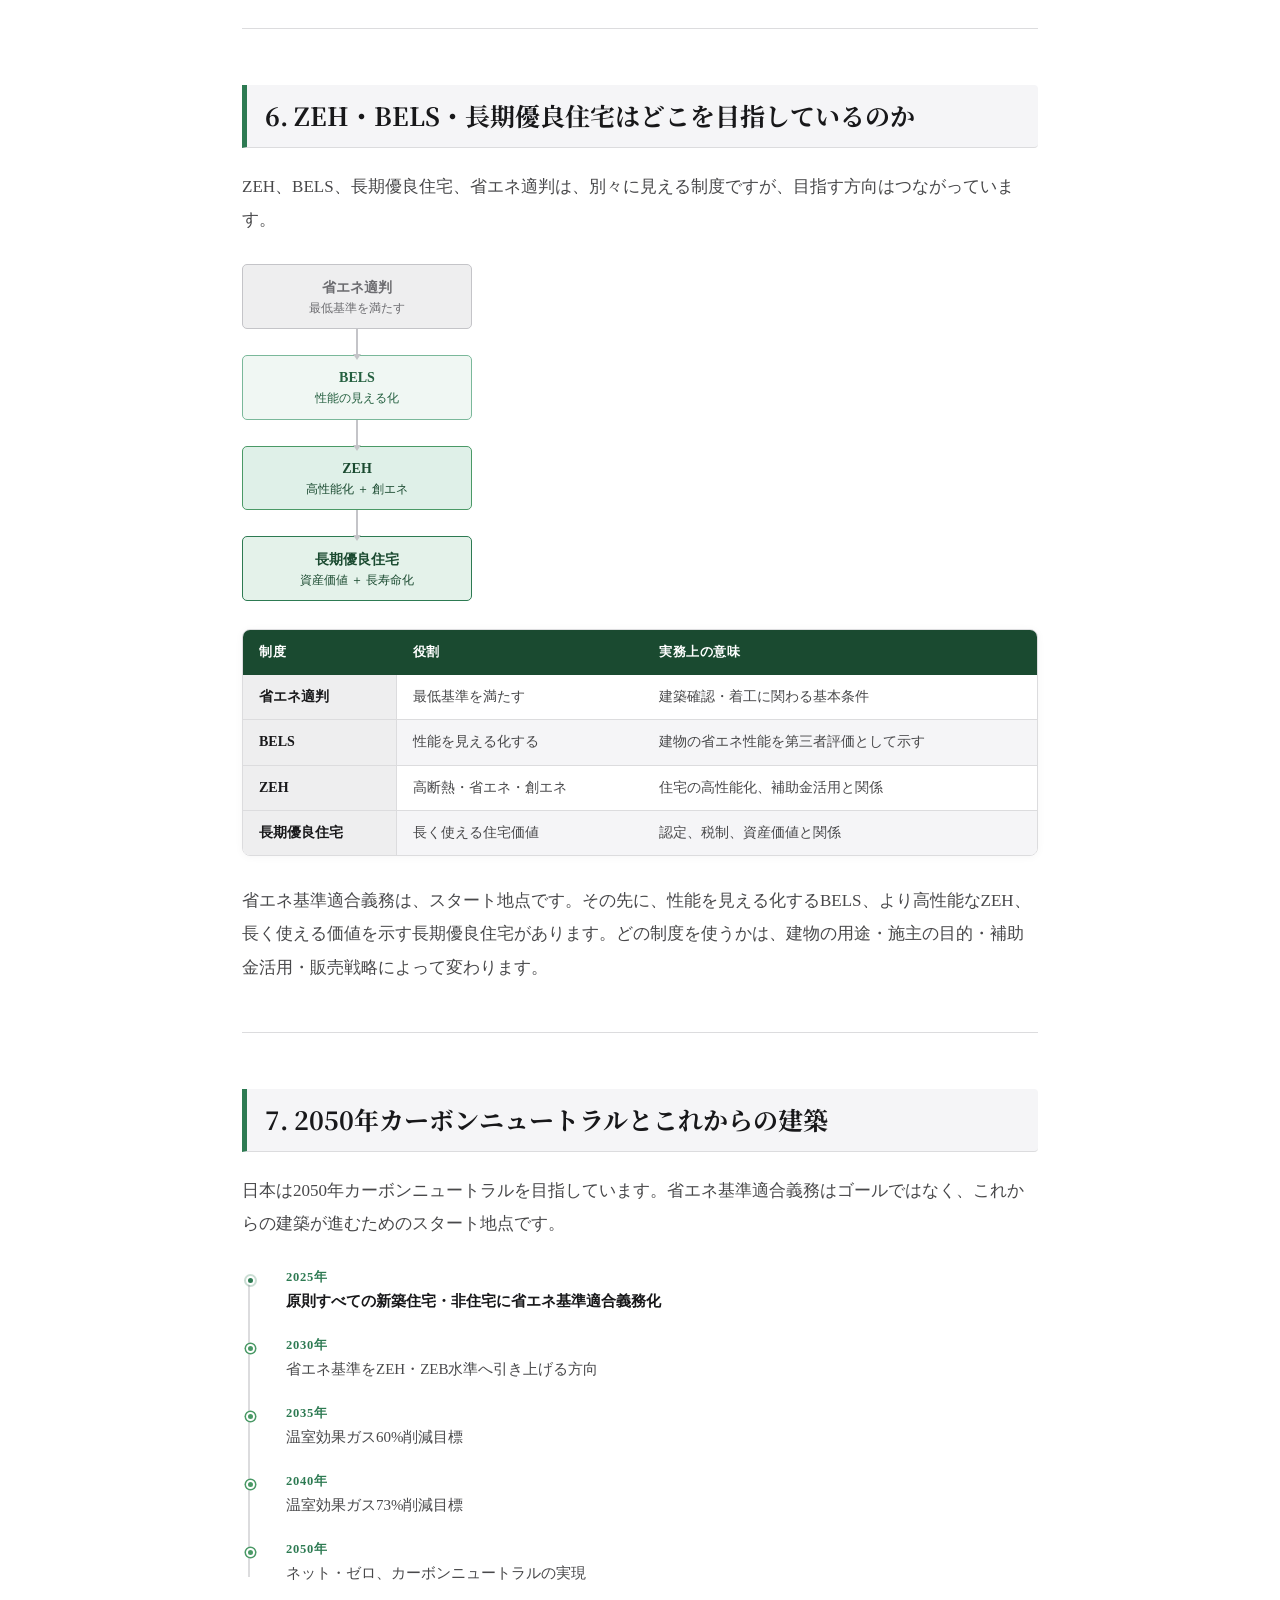
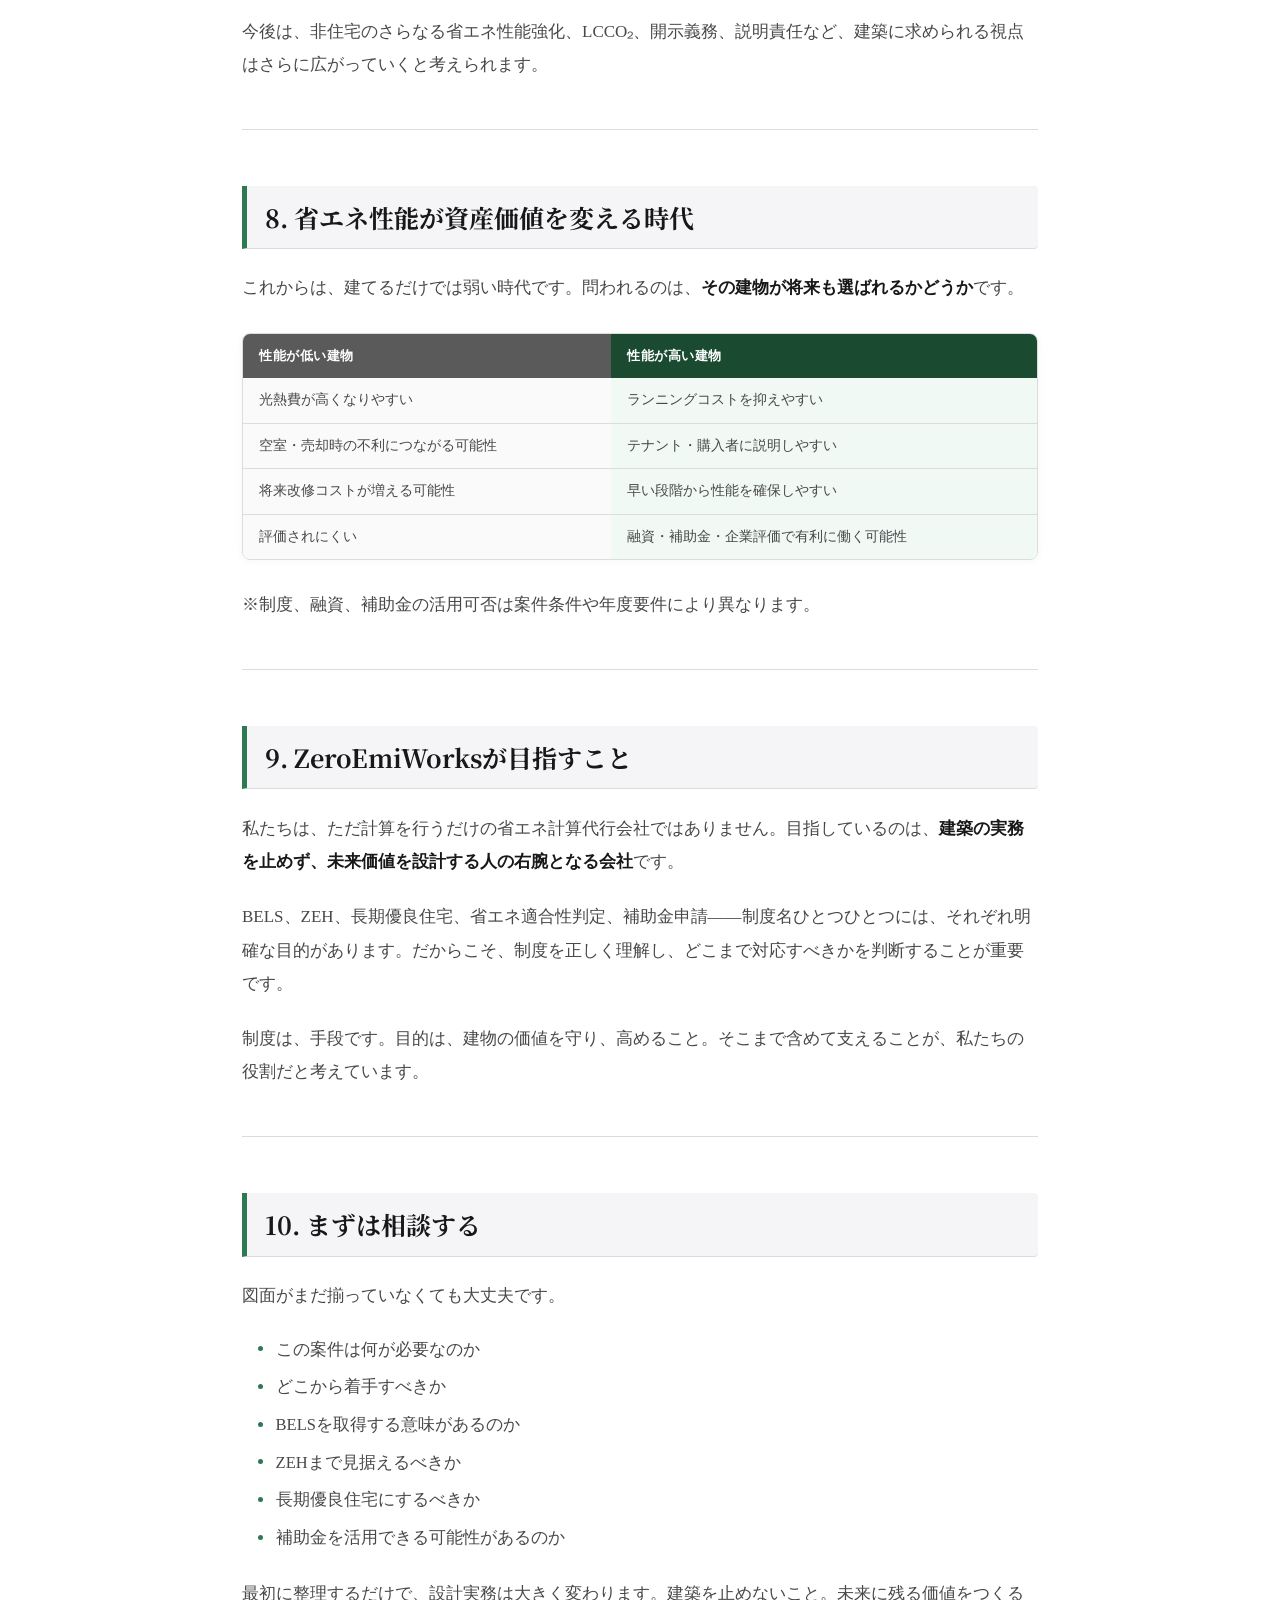
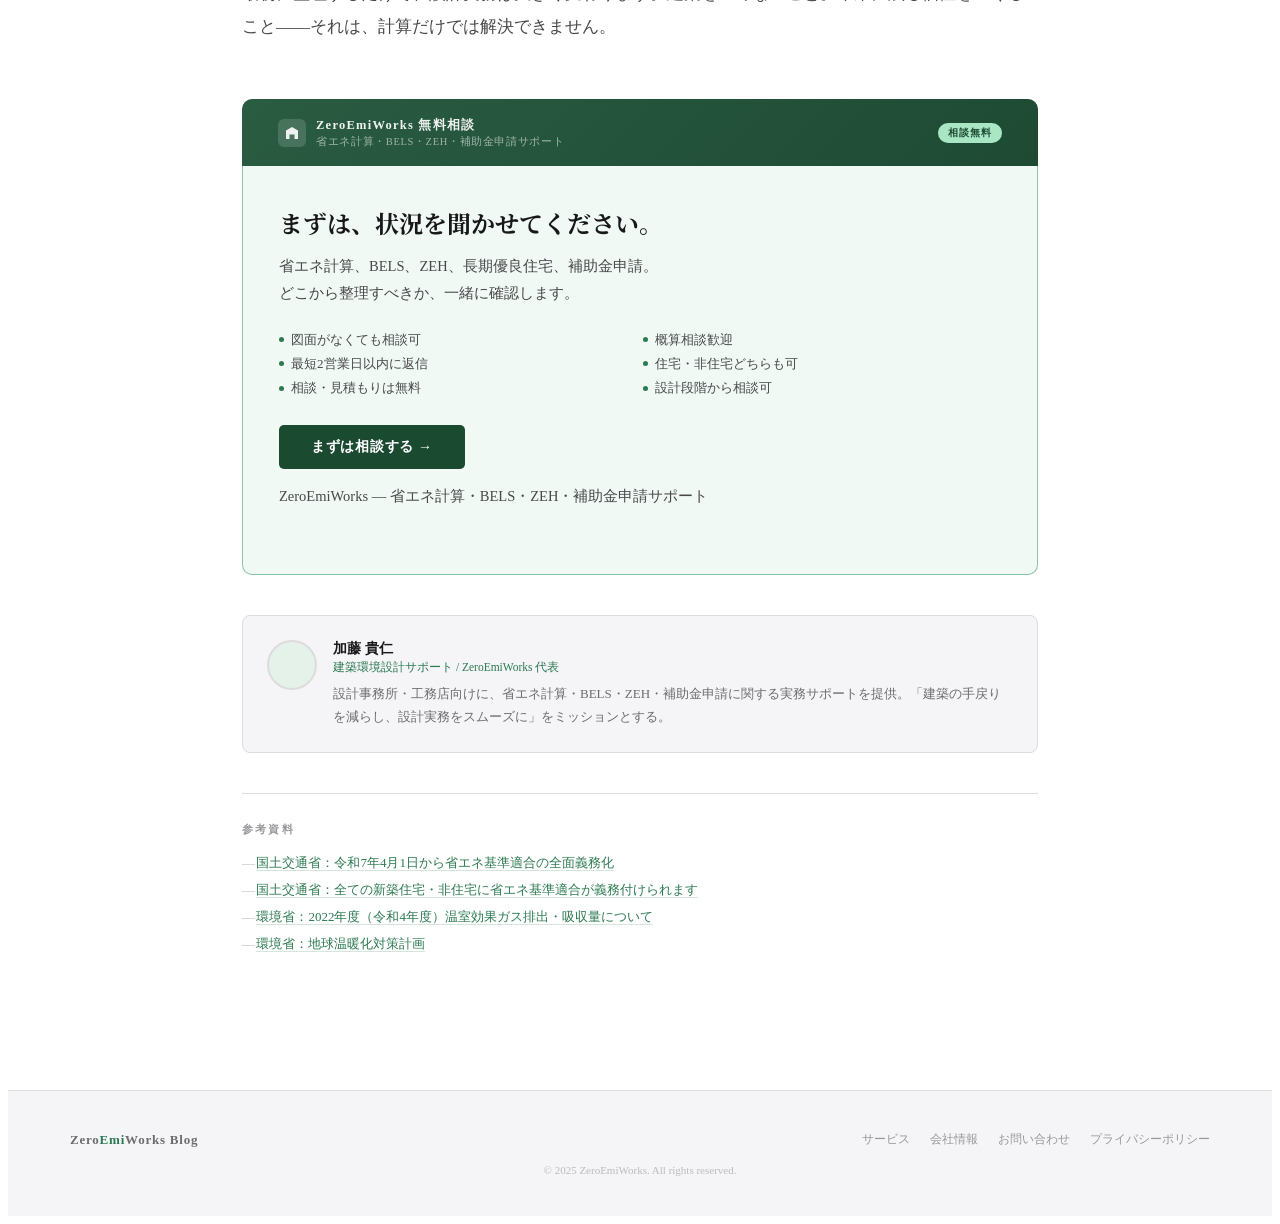
==== commit 642bfd45: "Update reference links" ====
--- a/blog-shoene.html
+++ b/blog-shoene.html
@@ -649,12 +649,15 @@
 
   <!-- 参考資料 -->
   <section class="zb-refs">
-    <div class="zb-refs-lbl">参考資料</div>
+    <p class="zb-refs-lbl">参考資料</p>
     <ul>
-      <li><a href="https://www.mlit.go.jp/jutakukentiku/build/r7_syoene_gimu.html" target="_blank" rel="noopener">国土交通省：令和7年4月1日から省エネ基準適合の全面義務化</a></li>
-      <li><a href="https://www.mlit.go.jp/jutakukentiku/build/jutakukentiku_house_tk_000132.html" target="_blank" rel="noopener">国土交通省：全ての新築住宅・非住宅に省エネ基準適合が義務付けられます</a></li>
-      <li><a href="https://www.env.go.jp/press/press_03661.html" target="_blank" rel="noopener">環境省：2022年度 温室効果ガス排出・吸収量について</a></li>
-      <li><a href="https://www.env.go.jp/earth/ondanka/keikaku/global_keikaku.html" target="_blank" rel="noopener">環境省：地球温暖化対策計画</a></li>
+      <li><a href="https://www.mlit.go.jp/report/press/house05_hh_001001.html" target="_blank">国土交通省：令和7年4月1日から省エネ基準適合の全面義務化</a></li>
+  
+      <li><a href="https://www.mlit.go.jp/jutakukentiku/build/r4kaisei_shoenehou_kijunhou.html" target="_blank">国土交通省：全ての新築住宅・非住宅に省エネ基準適合が義務付けられます</a></li>
+  
+      <li><a href="https://www.env.go.jp/earth/ondanka/ghg-mrv/emissions/index_00002.html" target="_blank">環境省：2022年度（令和4年度）温室効果ガス排出・吸収量について</a></li>
+  
+      <li><a href="https://www.env.go.jp/content/000216325.pdf" target="_blank">環境省：地球温暖化対策計画</a></li>
     </ul>
   </section>
 
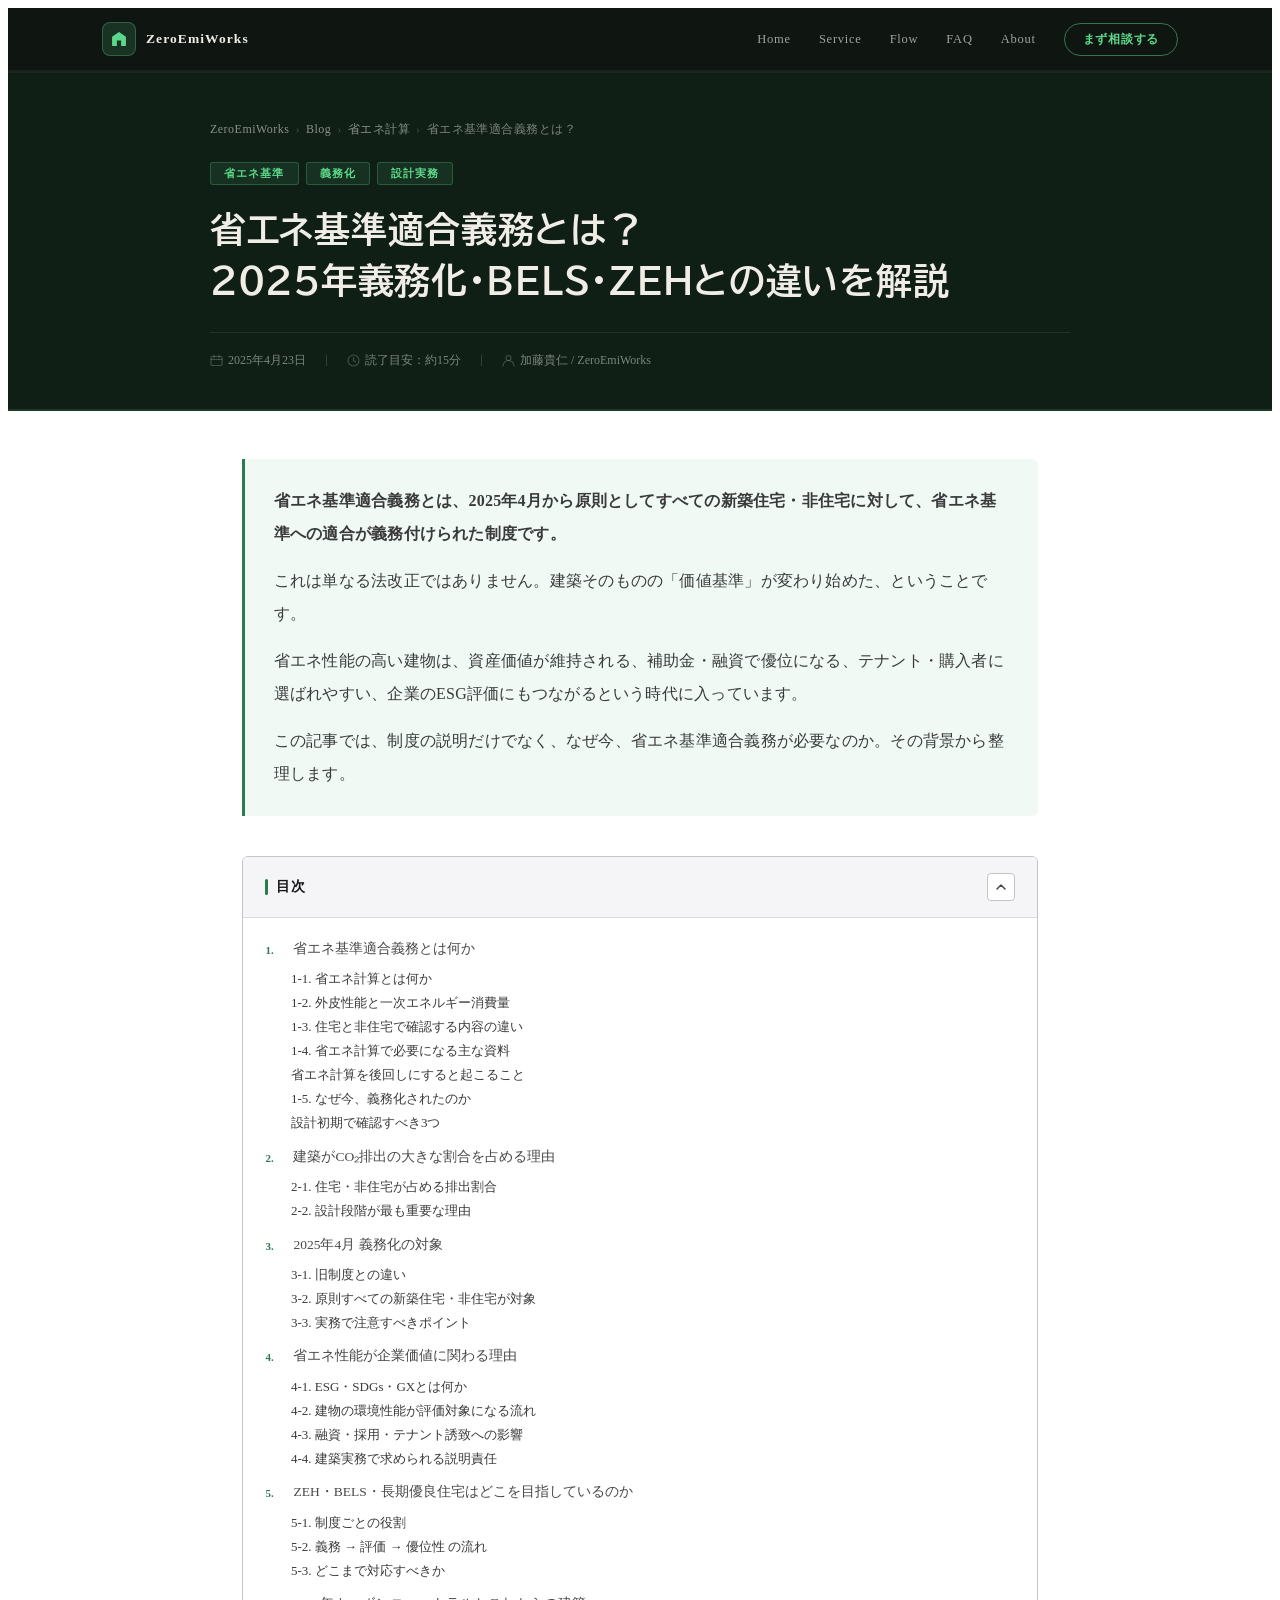
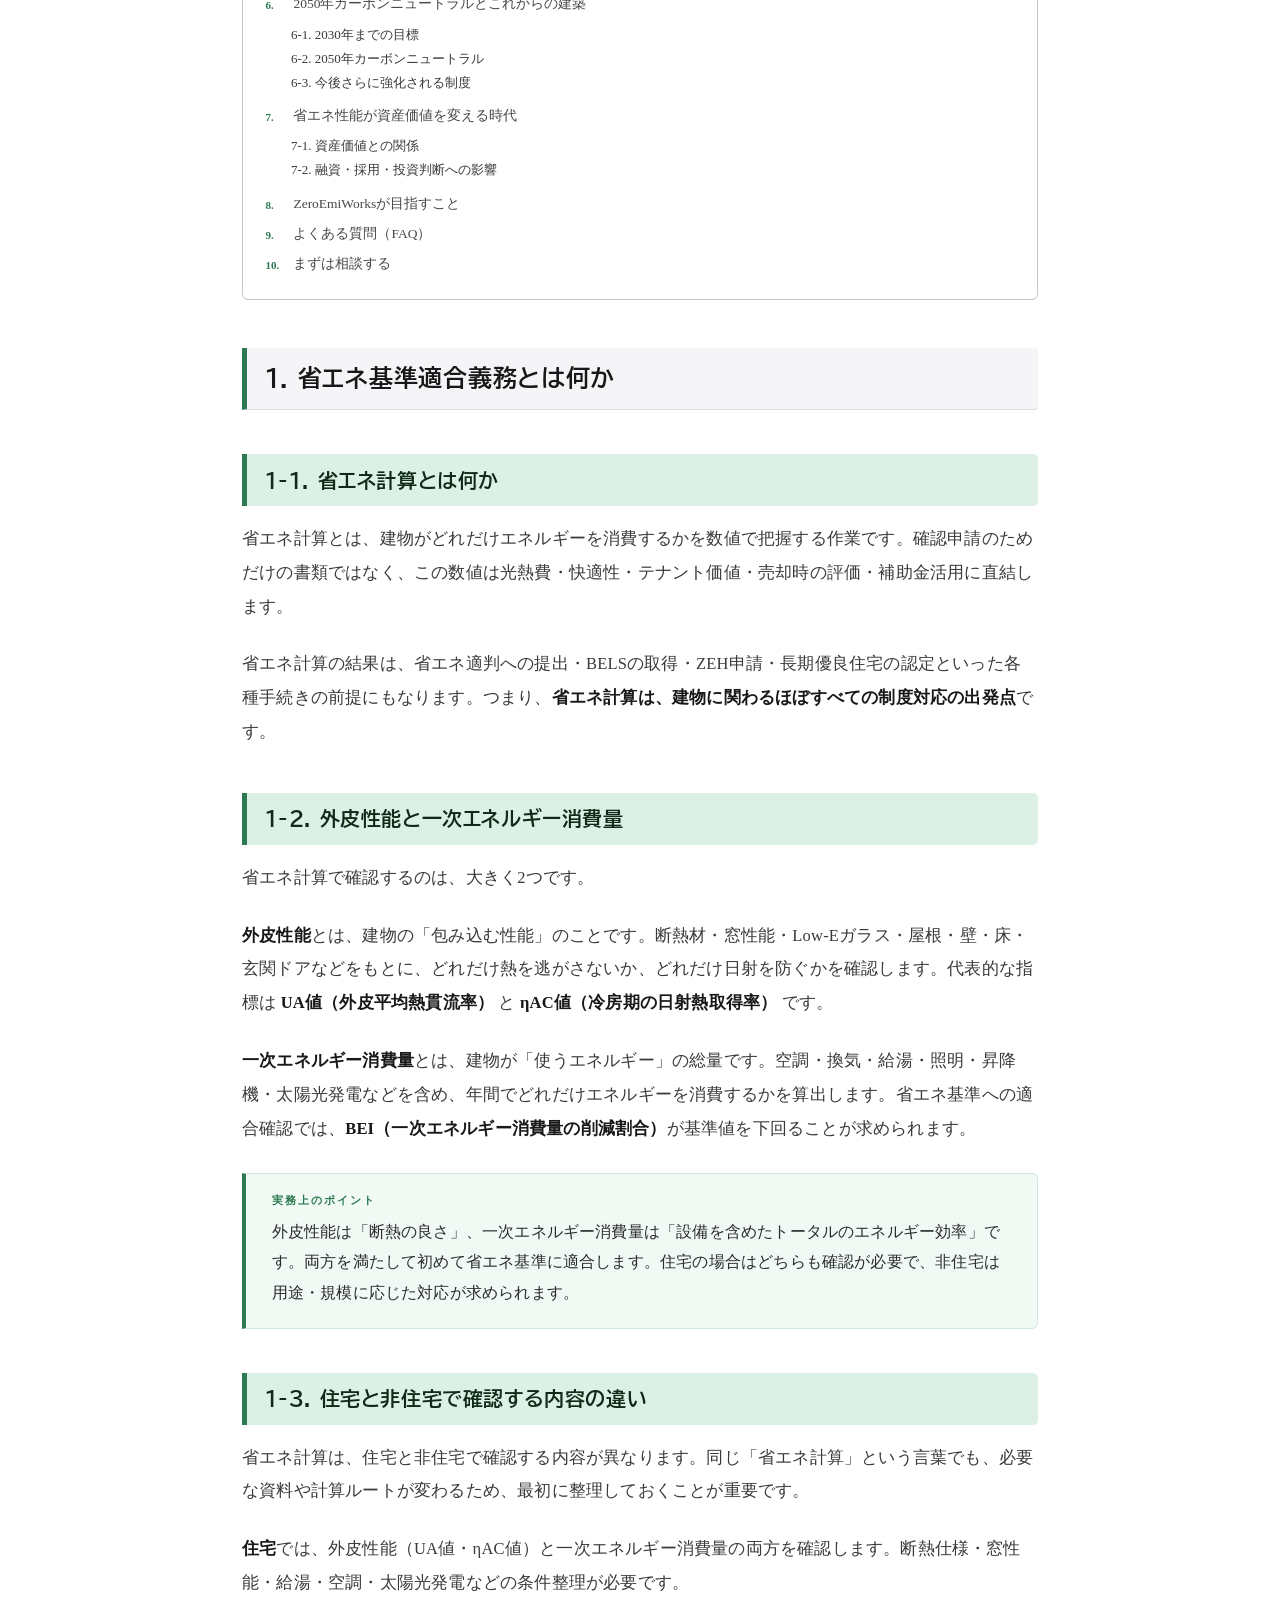
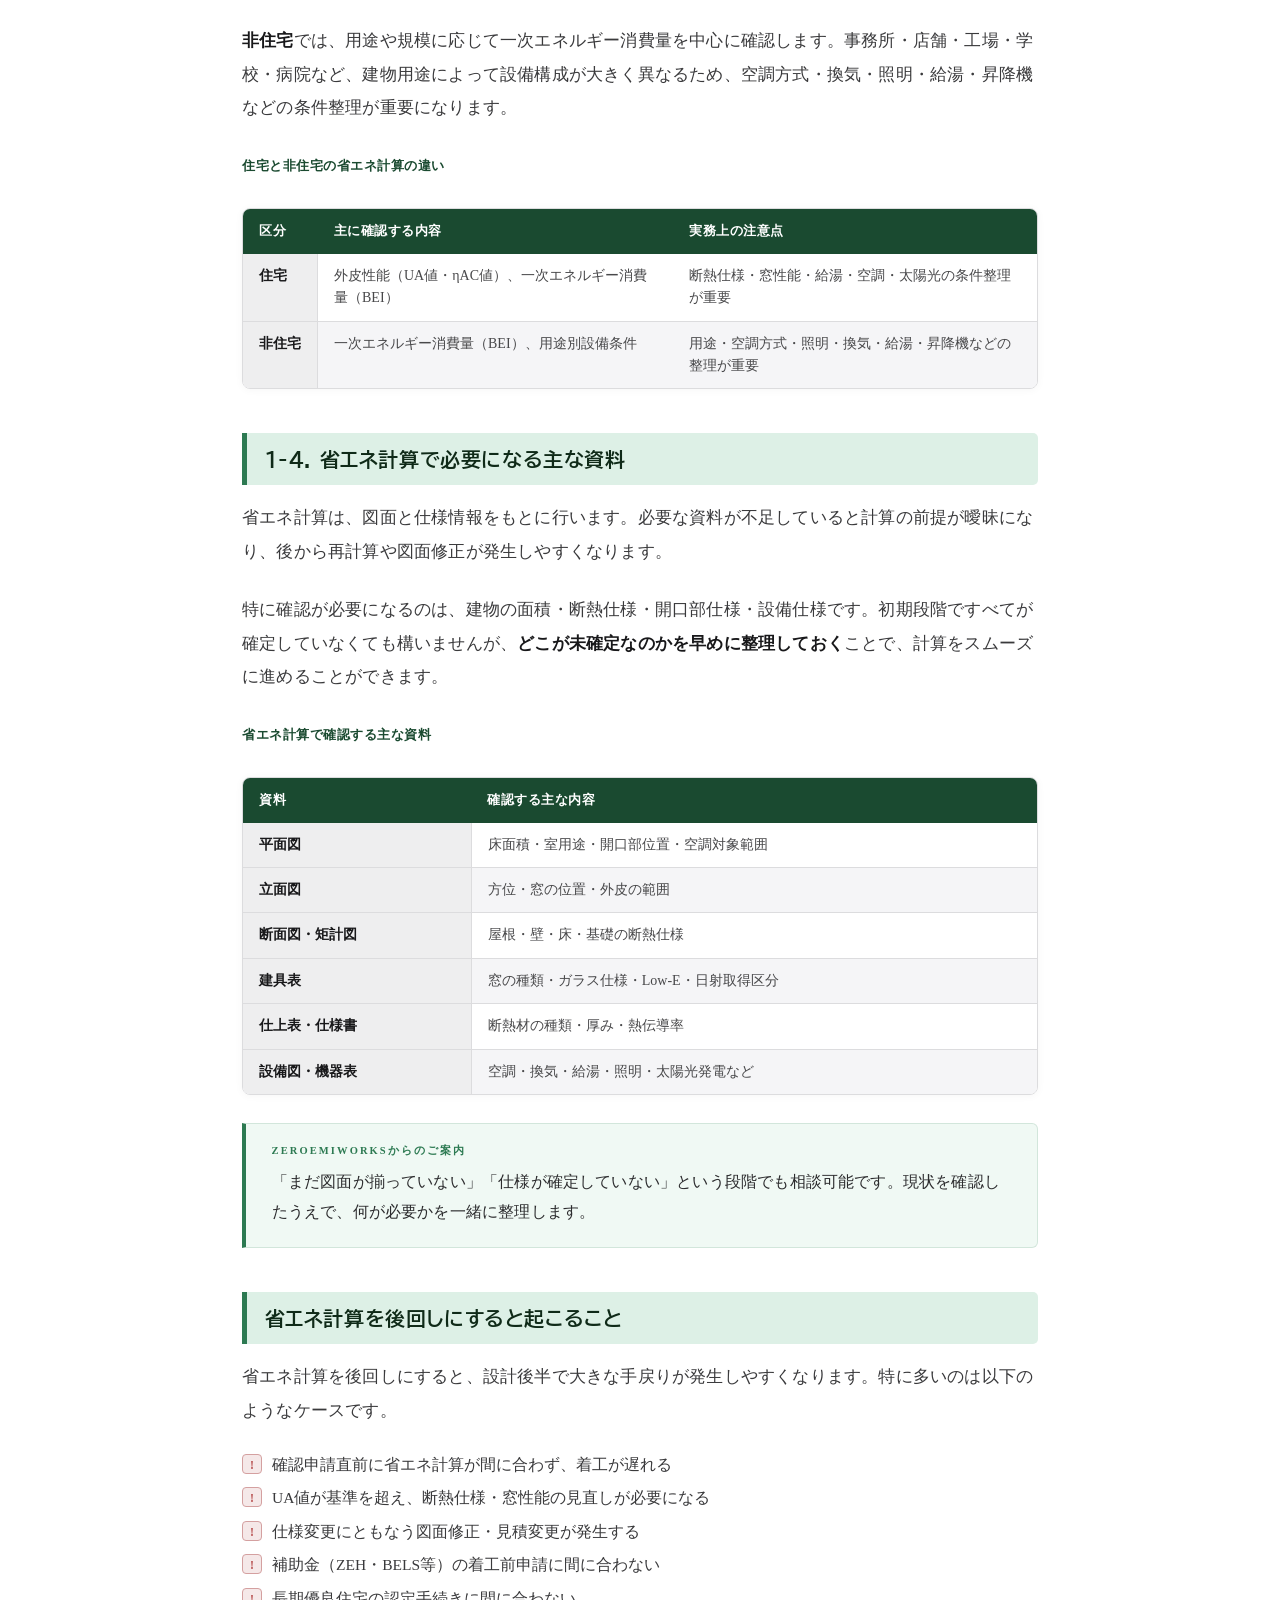
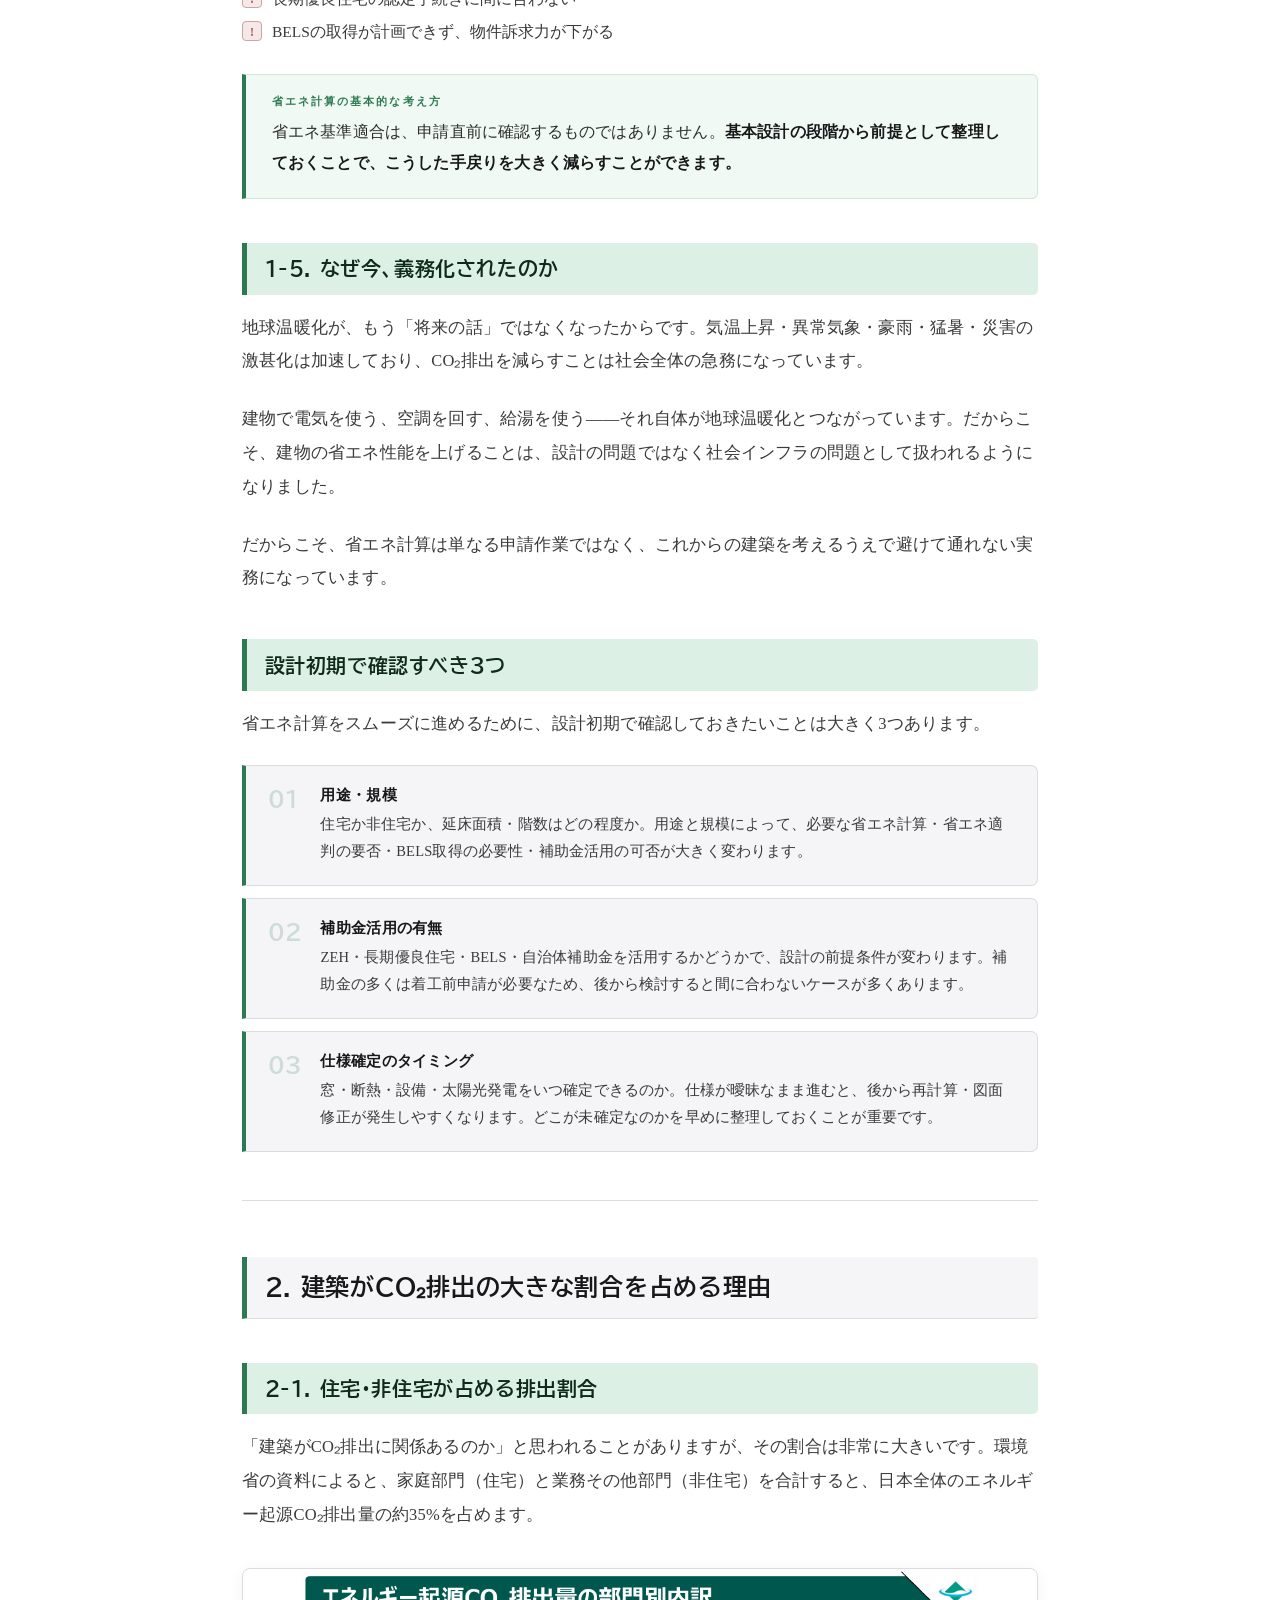
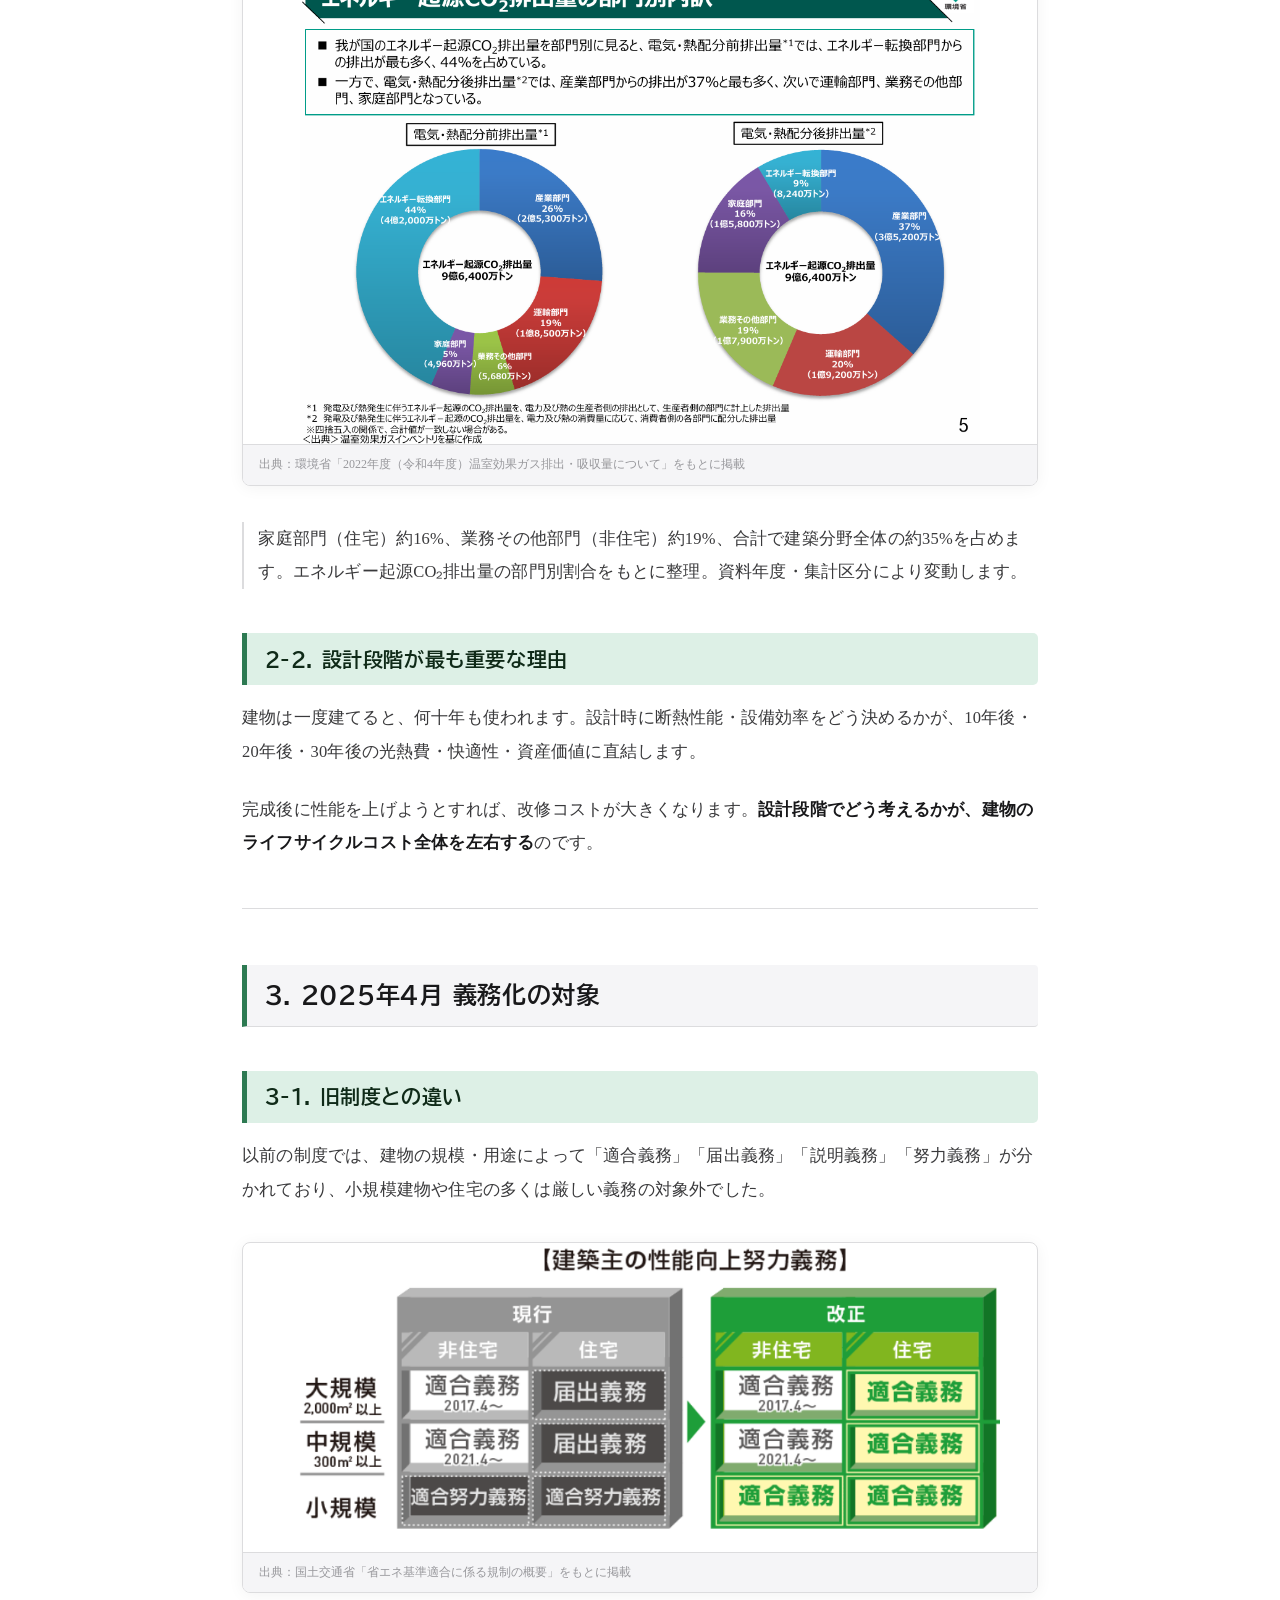
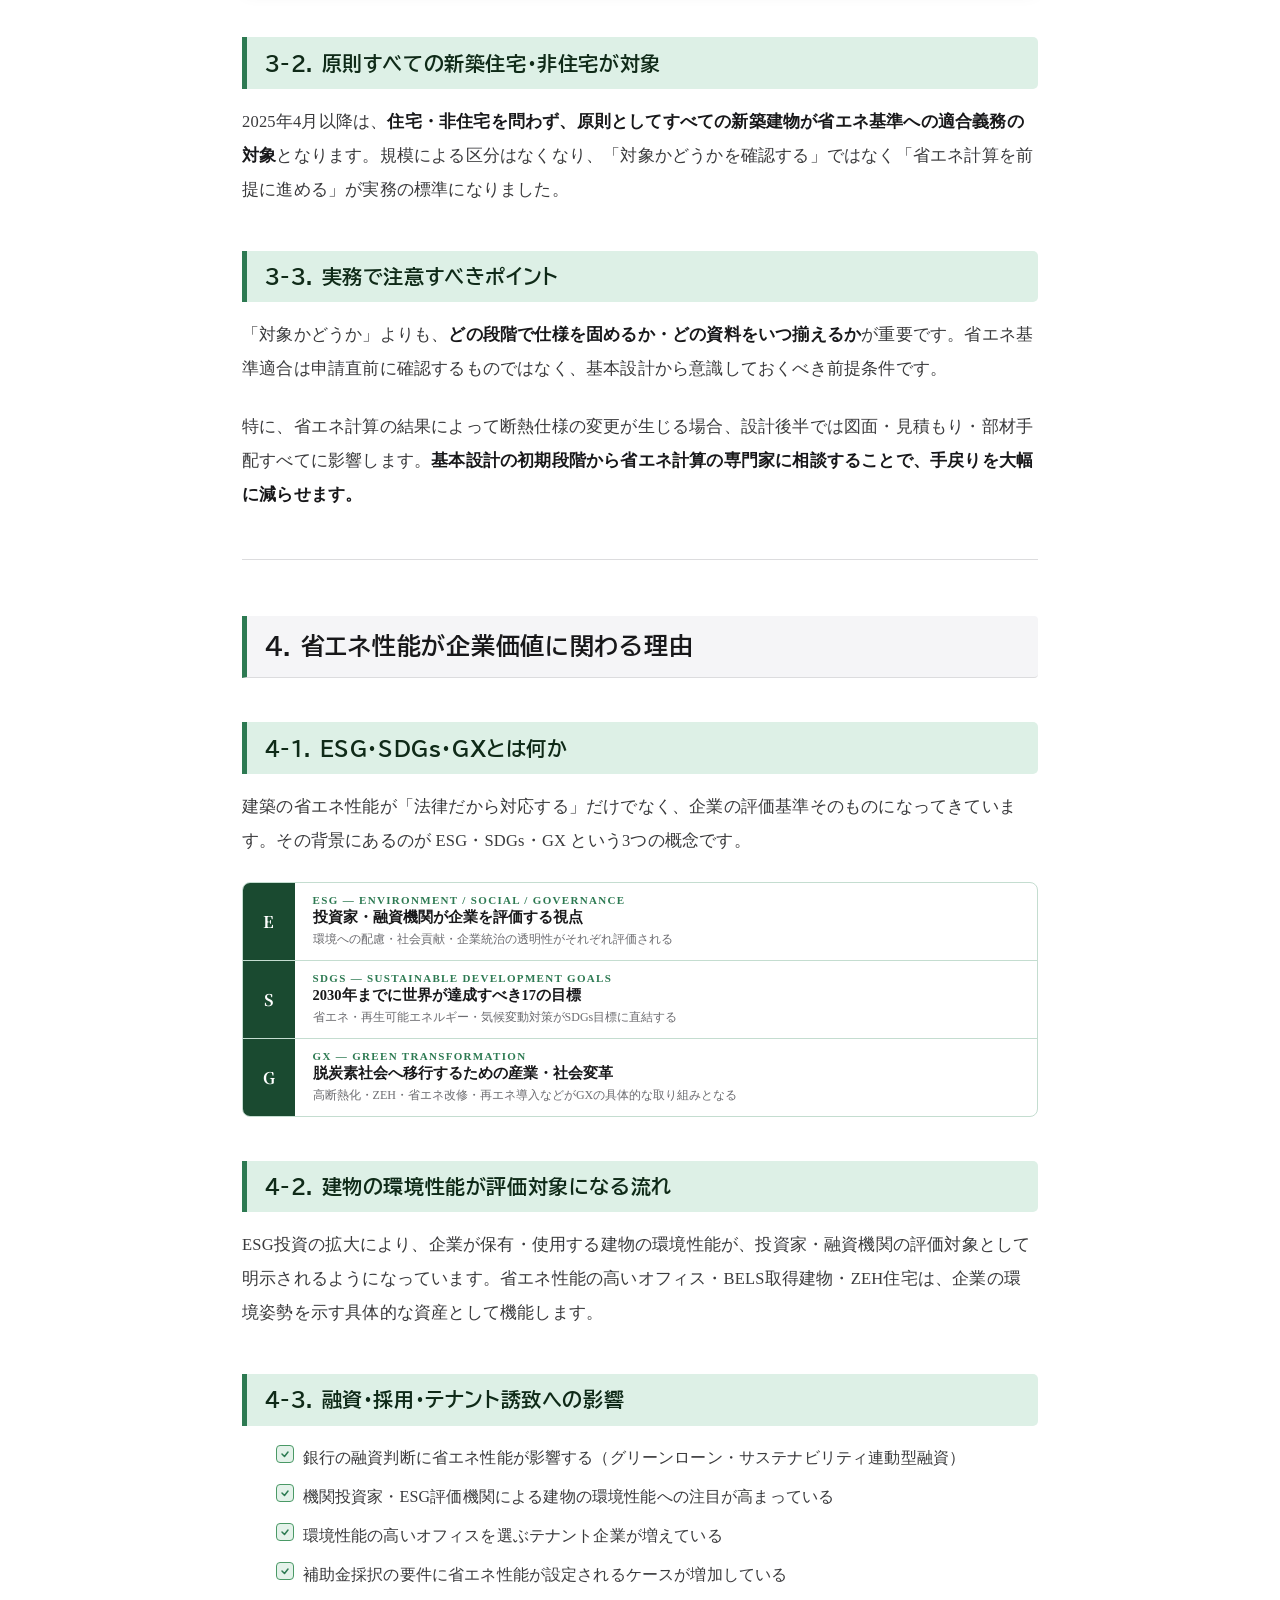
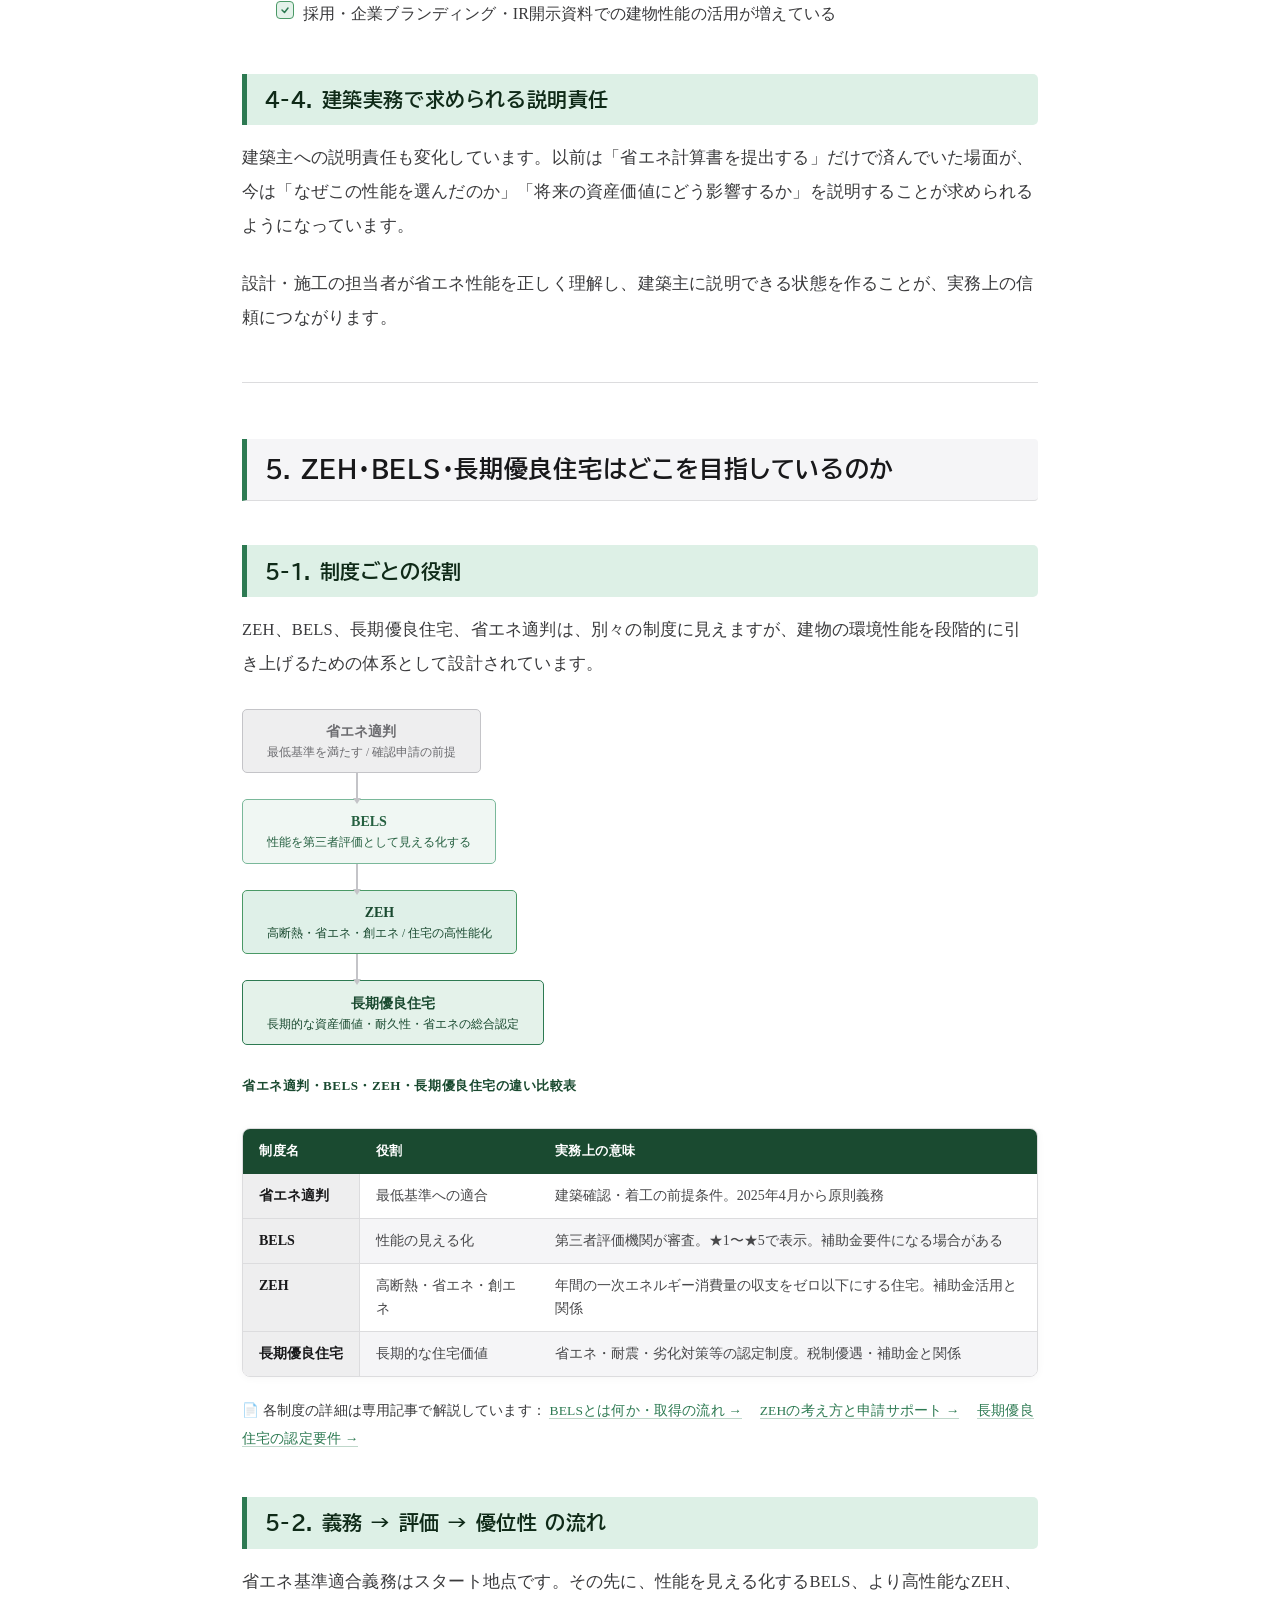
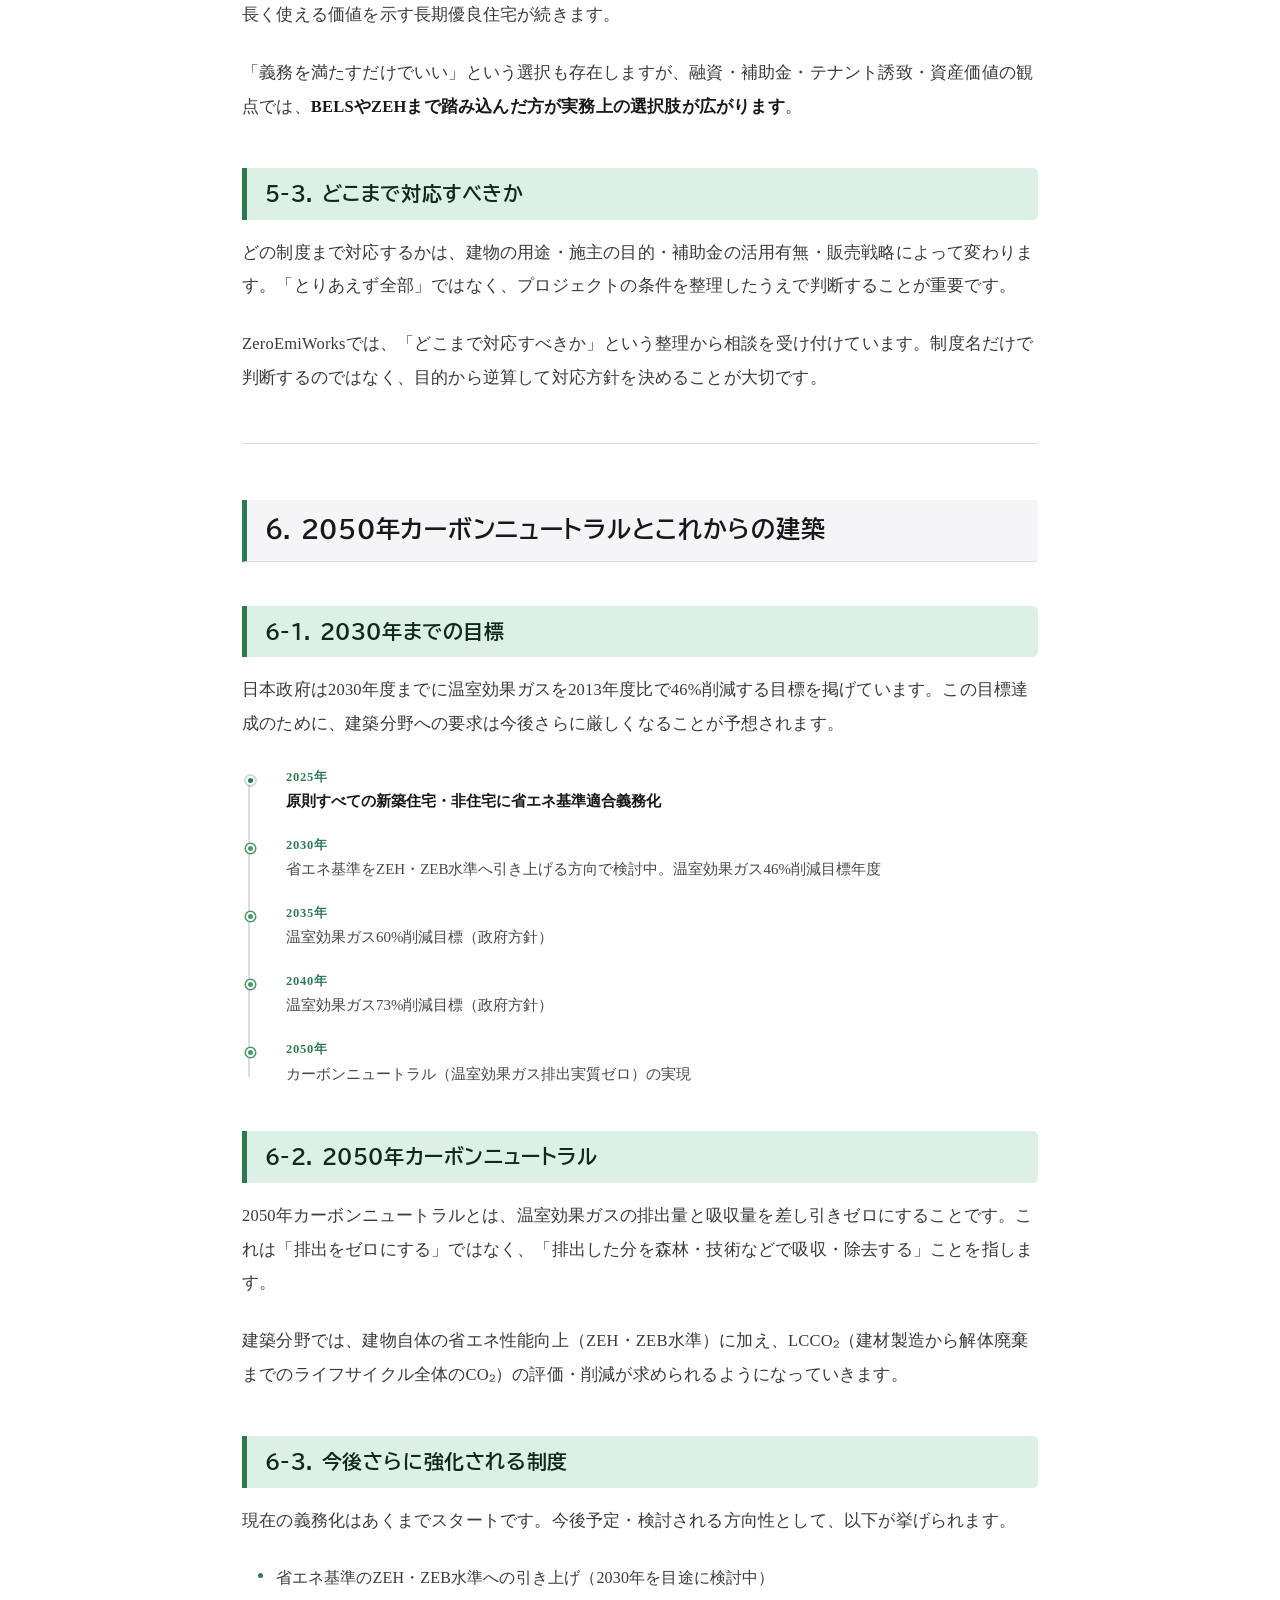
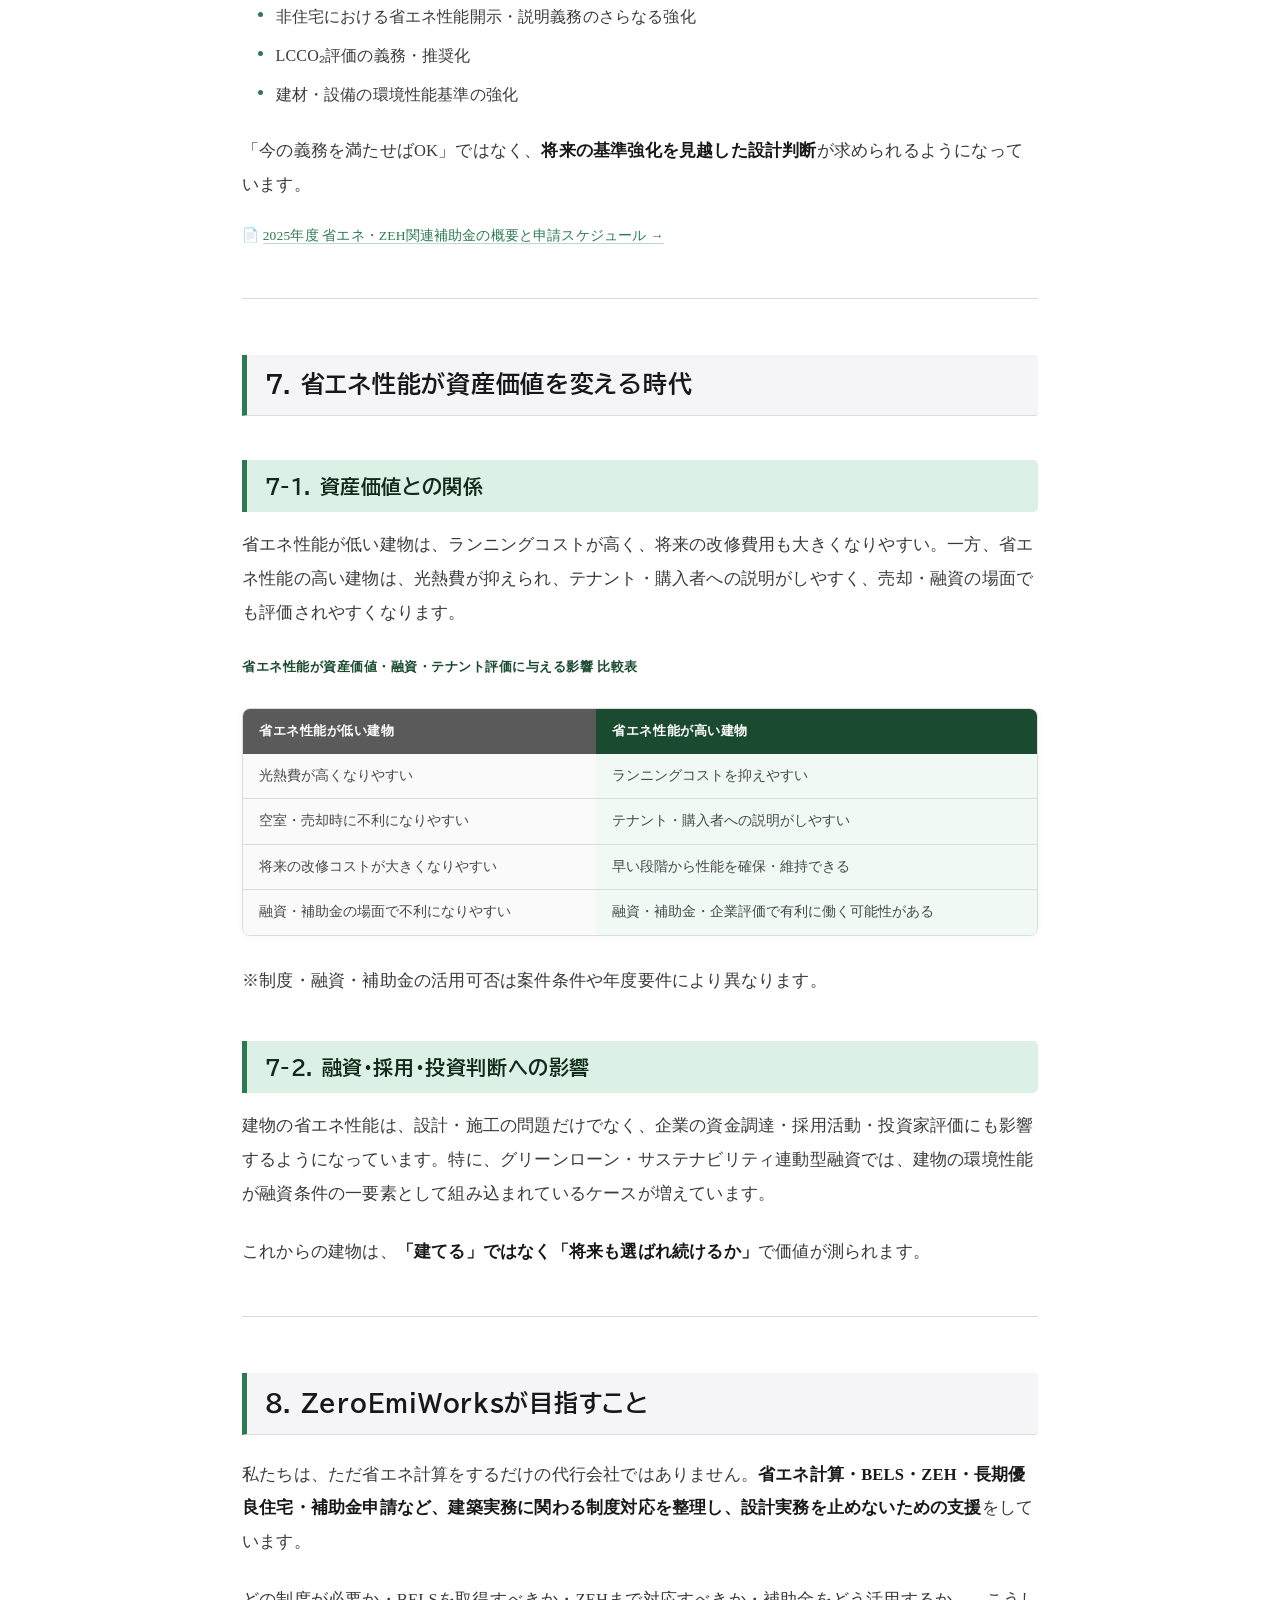
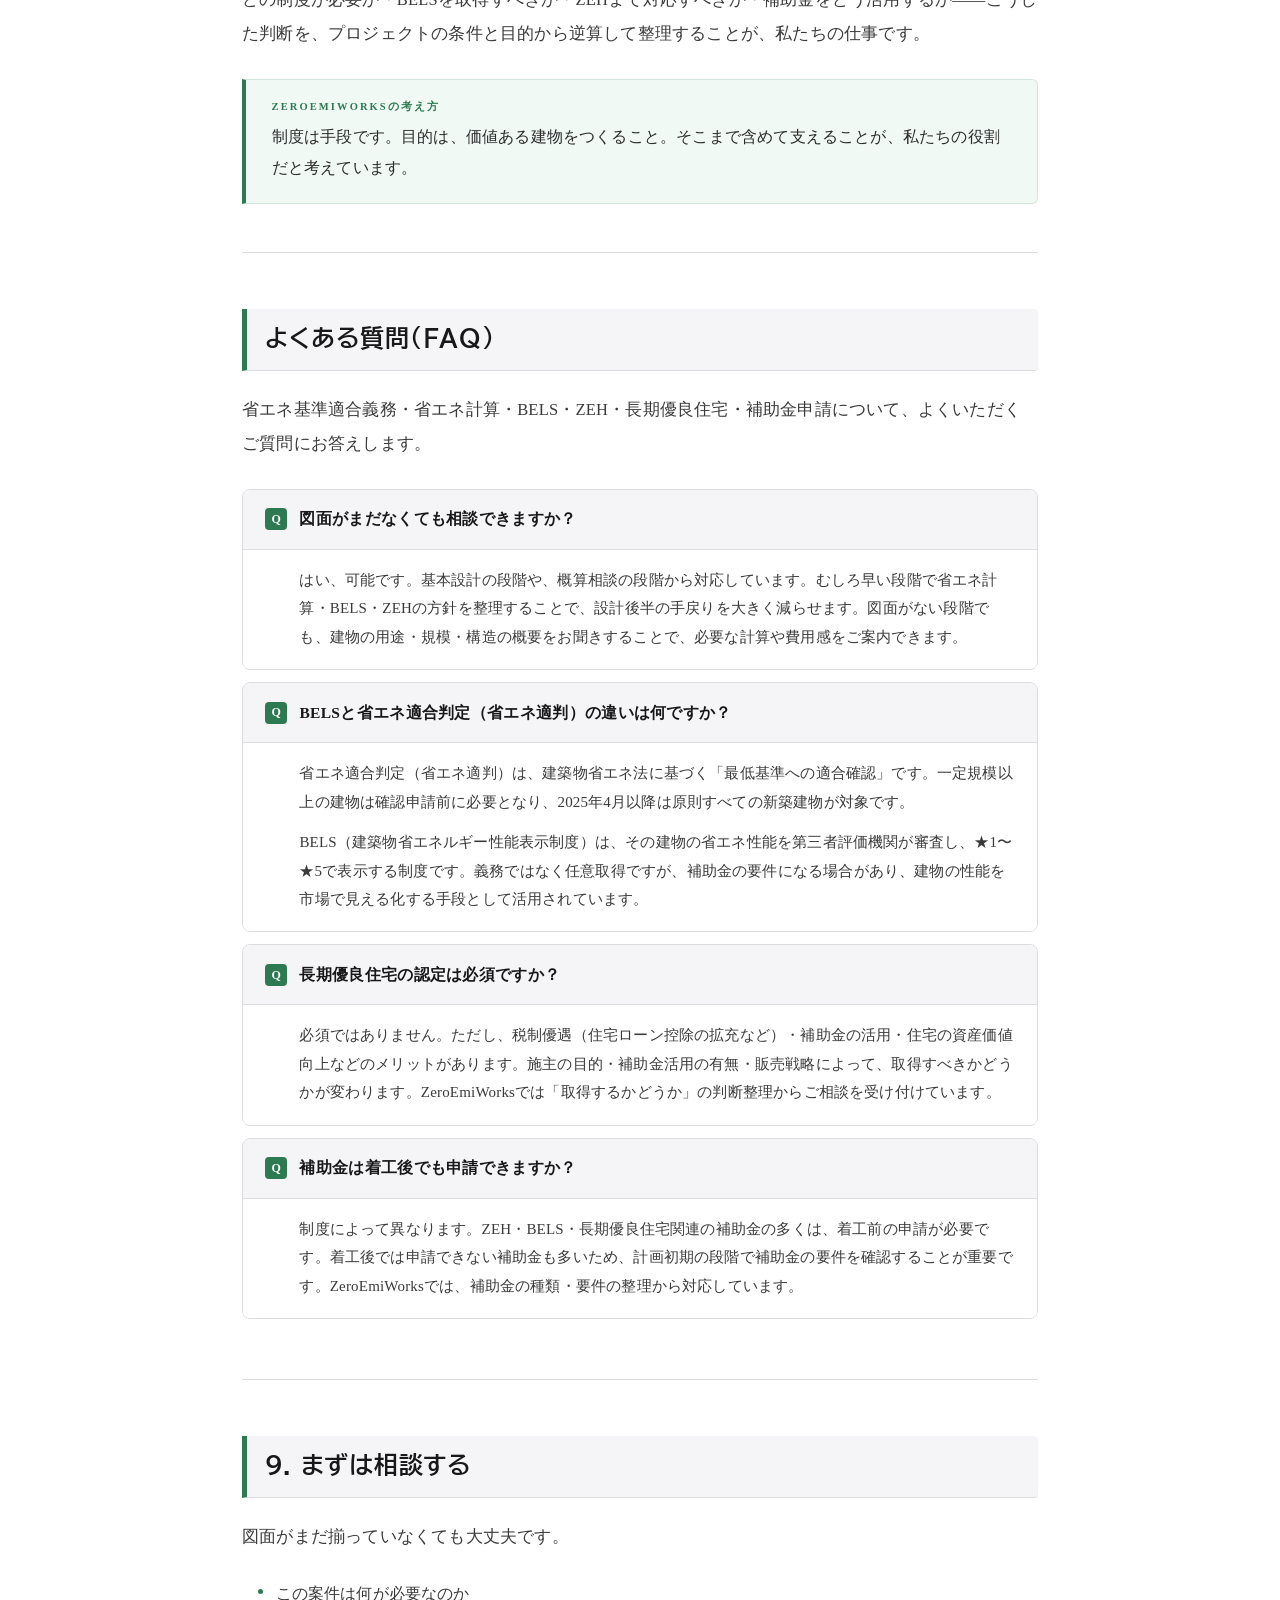
==== commit 1514332a: "Strengthen shoene blog SEO content" ====
--- a/blog-shoene.html
+++ b/blog-shoene.html
@@ -3,19 +3,104 @@
 <head>
   <meta charset="UTF-8">
   <meta name="viewport" content="width=device-width, initial-scale=1.0">
-  <title>省エネ基準適合義務とは？設計実務で押さえるべきポイント | ZeroEmiWorks Blog</title>
-  <meta name="description" content="2025年4月から原則すべての新築住宅・非住宅に省エネ基準適合が義務化。義務化の背景・対象・ZEH・BELS・2050年カーボンニュートラルへの道筋を設計実務の視点から解説します。">
+  <title>省エネ基準適合義務とは？2025年義務化・BELS・ZEHとの違いを解説 | ZeroEmiWorks Blog</title>
+  <meta name="description" content="省エネ基準適合義務とは、2025年4月からすべての新築住宅・非住宅に義務化された制度です。省エネ適判・BELS・ZEH・長期優良住宅・補助金との違いを設計実務の視点で解説。設計事務所・工務店向け。">
   <meta name="author" content="加藤貴仁 / ZeroEmiWorks">
-  <meta property="og:title" content="省エネ基準適合義務とは？設計実務で押さえるべきポイント">
-  <meta property="og:description" content="2025年4月の省エネ基準適合義務化の背景・対象・実務上のポイントを解説します。">
+  <meta name="robots" content="index, follow">
+  <link rel="canonical" href="https://zeroemiworks.com/blog-shoene.html">
+
+  <!-- OGP -->
+  <meta property="og:title" content="省エネ基準適合義務とは？2025年義務化・BELS・ZEHとの違いを解説">
+  <meta property="og:description" content="省エネ基準適合義務とは、2025年4月からすべての新築住宅・非住宅に義務化された制度です。省エネ適判・BELS・ZEH・長期優良住宅・補助金との違いを設計実務の視点で解説。設計事務所・工務店向け。">
   <meta property="og:type" content="article">
   <meta property="og:url" content="https://zeroemiworks.com/blog-shoene.html">
   <meta property="og:image" content="https://zeroemiworks.com/ogp.png">
+  <meta property="og:image:width" content="1200">
+  <meta property="og:image:height" content="630">
+  <meta property="og:site_name" content="ZeroEmiWorks Blog">
+  <meta property="og:locale" content="ja_JP">
+  <meta property="article:published_time" content="2025-04-23T09:00:00+09:00">
+  <meta property="article:modified_time" content="2025-04-26T09:00:00+09:00">
+  <meta property="article:author" content="加藤貴仁">
+  <meta property="article:section" content="省エネ計算">
+  <meta property="article:tag" content="省エネ基準適合義務">
+  <meta property="article:tag" content="BELS">
+  <meta property="article:tag" content="ZEH">
+  <meta property="article:tag" content="省エネ適判">
+  <meta property="article:tag" content="長期優良住宅">
+
+  <!-- Twitter Card -->
   <meta name="twitter:card" content="summary_large_image">
+  <meta name="twitter:title" content="省エネ基準適合義務とは？2025年義務化・BELS・ZEHとの違いを解説">
+  <meta name="twitter:description" content="省エネ基準適合義務とは、2025年4月からすべての新築住宅・非住宅に義務化された制度です。省エネ適判・BELS・ZEH・長期優良住宅・補助金との違いを設計実務の視点で解説。">
+  <meta name="twitter:image" content="https://zeroemiworks.com/ogp.png">
+  <meta name="twitter:site" content="@zeroemiworks">
   <link rel="icon" href="favicon.ico">
+
+  <!-- 構造化データ（JSON-LD） -->
+  <script type="application/ld+json">
+  {
+    "@context": "https://schema.org",
+    "@graph": [
+      {
+        "@type": "Article",
+        "@id": "https://zeroemiworks.com/blog-shoene.html#article",
+        "headline": "省エネ基準適合義務とは？2025年義務化・BELS・ZEHとの違いを解説",
+        "description": "省エネ基準適合義務とは、2025年4月からすべての新築住宅・非住宅に義務化された制度です。省エネ適判・BELS・ZEH・長期優良住宅・補助金との違いを設計実務の視点で解説。",
+        "image": "https://zeroemiworks.com/ogp.png",
+        "datePublished": "2025-04-23T09:00:00+09:00",
+        "dateModified": "2025-04-26T09:00:00+09:00",
+        "author": {
+          "@type": "Person",
+          "name": "加藤貴仁",
+          "url": "https://zeroemiworks.com/about.html"
+        },
+        "publisher": {
+          "@type": "Organization",
+          "name": "ZeroEmiWorks",
+          "url": "https://zeroemiworks.com",
+          "logo": {
+            "@type": "ImageObject",
+            "url": "https://zeroemiworks.com/ogp.png"
+          }
+        },
+        "mainEntityOfPage": {
+          "@type": "WebPage",
+          "@id": "https://zeroemiworks.com/blog-shoene.html"
+        },
+        "keywords": ["省エネ基準適合義務","省エネ計算","省エネ適判","BELS","ZEH","長期優良住宅","補助金","外皮性能","一次エネルギー消費量","UA値","設計事務所","工務店"],
+        "articleSection": "省エネ計算",
+        "inLanguage": "ja"
+      },
+      {
+        "@type": "BreadcrumbList",
+        "itemListElement": [
+          {
+            "@type": "ListItem",
+            "position": 1,
+            "name": "ZeroEmiWorks",
+            "item": "https://zeroemiworks.com/"
+          },
+          {
+            "@type": "ListItem",
+            "position": 2,
+            "name": "Blog",
+            "item": "https://zeroemiworks.com/blog.html"
+          },
+          {
+            "@type": "ListItem",
+            "position": 3,
+            "name": "省エネ基準適合義務とは？2025年義務化・BELS・ZEHとの違いを解説",
+            "item": "https://zeroemiworks.com/blog-shoene.html"
+          }
+        ]
+      }
+    ]
+  }
+  </script>
   <link rel="preconnect" href="https://fonts.googleapis.com">
   <link rel="preconnect" href="https://fonts.gstatic.com" crossorigin>
-  <link href="https://fonts.googleapis.com/css2?family=Noto+Sans+JP:wght@300;400;500;700&family=Noto+Serif+JP:wght@400;600;700&display=swap" rel="stylesheet">
+  <link href="https://fonts.googleapis.com/css2?family=BIZ+UDPGothic:wght@400;700&family=Noto+Sans+JP:wght@300;400;500;700&family=Noto+Serif+JP:wght@600;700&display=swap" rel="stylesheet">
 
   <style>
 /* ================================================================
@@ -52,7 +137,7 @@
   --b-pale:     #d8eaf5;
   --b-tint:     #eef6fb;
   --content:    860px;
-  --sans:       'Noto Sans JP', 'Hiragino Kaku Gothic ProN', sans-serif;
+  --sans:       'BIZ UDPGothic', 'Noto Sans JP', 'Hiragino Kaku Gothic ProN', sans-serif;
   --serif:      'Noto Serif JP', 'Hiragino Mincho ProN', serif;
 }
 
@@ -64,123 +149,225 @@
 }
 
 /* ── ヘッダー ── */
+/* ── ナビ：ZeroEmiWorks本家デザイン（黒背景） ── */
 .zb-header {
-  position: sticky; top: 0; z-index: 100;
-  background: rgba(255,255,255,0.96);
-  backdrop-filter: blur(12px);
-  -webkit-backdrop-filter: blur(12px);
-  border-bottom: 1px solid var(--border);
+  position: sticky; top: 0; z-index: 200;
+  background: rgba(8,14,10,0.97);
+  backdrop-filter: blur(14px);
+  -webkit-backdrop-filter: blur(14px);
+  border-bottom: 1px solid rgba(93,216,138,0.1);
 }
 .zb-header-inner {
   max-width: 1140px; margin: 0 auto;
-  padding: 0 2rem; height: 58px;
+  padding: 0 2rem; height: 62px;
   display: flex; align-items: center; justify-content: space-between;
 }
-.zb-logo { display: flex; align-items: center; gap: 10px; }
+.zb-logo { display: flex; align-items: center; gap: 10px; text-decoration: none; }
 .zb-logo-mark {
-  width: 32px; height: 32px;
-  background: var(--g-dark); border-radius: 7px;
+  width: 34px; height: 34px;
+  background: rgba(93,216,138,0.15);
+  border: 1px solid rgba(93,216,138,0.3);
+  border-radius: 8px;
   display: grid; place-items: center; flex-shrink: 0;
-}
-.zb-logo-mark svg { width: 15px; height: 15px; }
-.zb-logo-name { font-size: 13.5px; font-weight: 700; letter-spacing: .06em; color: var(--ink); }
-.zb-logo-sep { color: var(--border-2); margin: 0 3px; }
-.zb-logo-sub { font-size: 11px; letter-spacing: .2em; color: var(--dim); text-transform: uppercase; }
-.zb-nav { display: flex; align-items: center; gap: 2rem; }
-.zb-nav a { font-size: 12.5px; color: var(--muted); letter-spacing: .05em; transition: color .15s; }
-.zb-nav a:hover { color: var(--g-base); }
+  transition: background .2s;
+}
+.zb-logo:hover .zb-logo-mark { background: rgba(93,216,138,0.25); }
+.zb-logo-mark svg { width: 16px; height: 16px; }
+.zb-logo-name {
+  font-size: 13.5px; font-weight: 700; letter-spacing: .08em;
+  color: #f0ede6;
+}
+.zb-logo-sep { color: rgba(255,255,255,.2); margin: 0 4px; font-size: 12px; }
+.zb-logo-sub {
+  font-size: 10px; letter-spacing: .22em; color: #5dd88a;
+  text-transform: uppercase; font-weight: 500;
+}
+.zb-nav { display: flex; align-items: center; gap: 1.75rem; }
+.zb-nav a {
+  font-size: 12.5px; color: rgba(240,237,230,.65);
+  letter-spacing: .06em; transition: color .15s;
+}
+.zb-nav a:hover { color: #5dd88a; }
+.zb-nav a.zb-nav-active { color: #fff; font-weight: 600; }
 .zb-nav-cta {
-  background: var(--g-dark); color: #fff !important;
-  padding: 8px 20px; border-radius: 5px;
-  font-size: 12px !important; font-weight: 600; letter-spacing: .06em;
-  transition: background .15s !important;
-}
-.zb-nav-cta:hover { background: var(--g-mid) !important; }
-.zb-bar { height: 2px; background: var(--border); }
-.zb-bar-inner { height: 100%; width: 0; background: var(--b-base); transition: width .08s linear; }
+  border: 1px solid rgba(93,216,138,0.5) !important;
+  color: #5dd88a !important;
+  padding: 7px 18px !important;
+  border-radius: 100px !important;
+  font-size: 12px !important; font-weight: 600 !important;
+  letter-spacing: .06em !important;
+  transition: background .15s, color .15s !important;
+  background: transparent !important;
+}
+.zb-nav-cta:hover {
+  background: rgba(93,216,138,0.12) !important;
+  color: #fff !important;
+}
+.zb-bar { height: 2px; background: rgba(255,255,255,.06); }
+.zb-bar-inner { height: 100%; width: 0; background: #5dd88a; transition: width .08s linear; }
 
 /* ── タイトルヒーロー（スチールブルー） ── */
 .zb-hero {
-  background: var(--b-tint);
-  border-bottom: 2px solid var(--b-pale);
+  background: #0f1f16;
+  border-bottom: 2px solid rgba(93,216,138,0.15);
   padding: 3rem 2rem 2.5rem;
 }
 .zb-hero-inner { max-width: var(--content); margin: 0 auto; }
 
 .zb-crumb {
   display: flex; flex-wrap: wrap; align-items: center;
-  gap: 4px 6px; font-size: 12px; color: var(--b-mid);
+  gap: 4px 6px; font-size: 12px; color: rgba(255,255,255,.45);
   letter-spacing: .04em; margin-bottom: 1.5rem;
 }
-.zb-crumb a { color: var(--b-mid); opacity: .75; transition: opacity .15s; }
-.zb-crumb a:hover { opacity: 1; }
-.zb-crumb .s { color: var(--b-light); opacity: .45; }
+.zb-crumb a { color: rgba(255,255,255,.5); transition: color .15s; }
+.zb-crumb a:hover { color: #5dd88a; }
+.zb-crumb .s { color: rgba(255,255,255,.2); }
 
 .zb-tags { display: flex; flex-wrap: wrap; gap: 7px; margin-bottom: 1.2rem; }
 .zb-tag {
   font-size: 11px; font-weight: 600; letter-spacing: .1em; text-transform: uppercase;
-  color: var(--b-dark); background: rgba(58,124,168,.1);
-  border: 1px solid rgba(58,124,168,.22); padding: 3px 13px; border-radius: 3px;
+  color: #5dd88a; background: rgba(93,216,138,.1);
+  border: 1px solid rgba(93,216,138,.25); padding: 3px 13px; border-radius: 3px;
 }
 
 .zb-h1 {
-  font-family: var(--serif);
-  font-size: clamp(26px, 4vw, 38px);
-  font-weight: 700; line-height: 1.42; letter-spacing: -.01em;
-  color: var(--b-dark); margin-bottom: 1.6rem;
+  font-family: var(--sans);
+  font-size: clamp(24px, 4vw, 36px);
+  font-weight: 700; line-height: 1.42; letter-spacing: .02em;
+  color: #f0ede6; margin-bottom: 1.6rem;
 }
 
 .zb-meta {
   display: flex; flex-wrap: wrap; align-items: center;
-  gap: .5rem 1.25rem; font-size: 12px; color: var(--b-mid);
-  padding-top: 1.2rem; border-top: 1px solid var(--b-pale);
+  gap: .5rem 1.25rem; font-size: 12px; color: rgba(255,255,255,.45);
+  padding-top: 1.2rem; border-top: 1px solid rgba(255,255,255,.08);
 }
 .zb-meta-i { display: flex; align-items: center; gap: 5px; }
 .zb-meta svg { opacity: .55; }
-.zb-meta-d { width: 1px; height: 11px; background: var(--b-light); opacity: .3; }
+.zb-meta-d { width: 1px; height: 11px; background: rgba(255,255,255,.15); }
 
 /* ── 本文コンテナ ── */
 .zb-main { max-width: var(--content); margin: 0 auto; padding: 3rem 2rem 6rem; }
 
 /* リード */
 .zb-lead {
-  font-size: 16.5px; line-height: 2; color: var(--ink-3);
+  font-size: 16px; line-height: 2.05; color: #3a3a3c; letter-spacing: .014em;
   margin-bottom: 2.5rem; padding: 1.6rem 1.8rem;
-  background: var(--b-tint); border-left: 3px solid var(--b-base);
+  background: var(--g-tint); border-left: 3px solid var(--g-base);
   border-radius: 0 6px 6px 0;
 }
 .zb-lead p { margin-bottom: .9rem; }
 .zb-lead p:last-child { margin-bottom: 0; }
 
 /* 目次 */
+/* ── 目次：折りたたみ式（参考サイト準拠） ── */
 .zb-toc {
-  margin-bottom: 3rem; padding: 1.5rem 1.75rem;
-  border: 1px solid var(--border); border-top: 3px solid var(--g-base);
-  border-radius: 0 0 6px 6px; background: var(--bg-2);
-}
-.zb-toc-lbl {
-  font-size: 11px; font-weight: 700; letter-spacing: .2em;
-  text-transform: uppercase; color: var(--g-base); margin-bottom: 1rem;
-}
-.zb-toc ol { list-style: none; counter-reset: tc; display: flex; flex-direction: column; gap: 2px; }
+  margin-bottom: 3rem;
+  border: 1px solid var(--border-2);
+  border-radius: 6px;
+  background: var(--bg);
+  overflow: hidden;
+}
+.zb-toc-header {
+  display: flex;
+  align-items: center;
+  justify-content: space-between;
+  padding: 1rem 1.4rem;
+  cursor: pointer;
+  user-select: none;
+  background: var(--bg-2);
+  border-bottom: 1px solid var(--border);
+  transition: background .15s;
+}
+.zb-toc-header:hover { background: var(--bg-3); }
+.zb-toc-title {
+  font-size: 14px;
+  font-weight: 700;
+  color: var(--ink);
+  letter-spacing: .04em;
+  display: flex;
+  align-items: center;
+  gap: 8px;
+}
+.zb-toc-title::before {
+  content: '';
+  display: block;
+  width: 3px; height: 16px;
+  background: var(--g-base);
+  border-radius: 2px;
+}
+.zb-toc-toggle {
+  width: 28px; height: 28px;
+  border: 1px solid var(--border-2);
+  border-radius: 4px;
+  background: var(--bg);
+  display: flex;
+  align-items: center;
+  justify-content: center;
+  flex-shrink: 0;
+  transition: background .15s;
+}
+.zb-toc-toggle svg { width: 12px; height: 12px; transition: transform .2s; }
+.zb-toc.open .zb-toc-toggle svg { transform: rotate(180deg); }
+.zb-toc-body {
+  padding: 1rem 1.4rem 1.25rem;
+  display: none;
+}
+.zb-toc.open .zb-toc-body { display: block; }
+.zb-toc ol { list-style: none; counter-reset: tc; margin: 0; padding: 0; }
 .zb-toc ol > li { counter-increment: tc; }
 .zb-toc ol > li > a {
-  display: flex; align-items: flex-start; gap: 10px;
-  font-size: 13.5px; font-weight: 500; color: var(--ink-3);
-  padding: 4px 0; line-height: 1.5; transition: color .15s;
+  display: flex;
+  align-items: flex-start;
+  gap: 8px;
+  font-size: 13.5px;
+  font-weight: 500;
+  color: var(--ink-3);
+  padding: 5px 0;
+  line-height: 1.5;
+  transition: color .15s;
+  text-decoration: none;
+  border-bottom: none;
 }
 .zb-toc ol > li > a::before {
-  content: counter(tc, decimal-leading-zero);
-  font-size: 10.5px; font-weight: 700; color: var(--g-base);
-  flex-shrink: 0; margin-top: 3px; min-width: 24px;
+  content: counter(tc) ".";
+  font-size: 11px;
+  font-weight: 700;
+  color: var(--g-base);
+  flex-shrink: 0;
+  margin-top: 3px;
+  min-width: 20px;
 }
 .zb-toc ol > li > a:hover { color: var(--g-base); }
+/* サブ項目 */
+.zb-toc ol > li > ul {
+  list-style: none;
+  margin: .2rem 0 .4rem 1.6rem;
+  padding: 0;
+  display: flex;
+  flex-direction: column;
+  gap: 0;
+}
+.zb-toc ol > li > ul li { padding-left: 0; position: static; }
+.zb-toc ol > li > ul li::before { display: none; }
+.zb-toc ol > li > ul li a {
+  font-size: 13px;
+  color: #3a3a3c;
+  font-weight: 500;
+  padding: 3px 0;
+  display: block;
+  transition: color .15s;
+  text-decoration: none;
+  border-bottom: none;
+}
+.zb-toc ol > li > ul li a:hover { color: var(--g-base); }
 
 /* ── h2 ── */
 .zb-art h2 {
-  font-family: var(--serif);
-  font-size: clamp(20px, 2.5vw, 25px);
+  font-family: var(--sans);
+  font-size: clamp(20px, 2.5vw, 24px);
   font-weight: 700; color: var(--ink);
+  letter-spacing: .03em;
   margin: 3.5rem 0 1.4rem;
   padding: .85rem 1rem .85rem 1.1rem;
   background: var(--bg-2);
@@ -193,28 +380,381 @@
 
 /* h3 */
 .zb-art h3 {
-  font-family: var(--serif);
-  font-size: clamp(16.5px, 2vw, 19px);
+  font-family: var(--sans);
+  font-size: clamp(16px, 2vw, 18.5px);
   font-weight: 700; color: var(--ink);
   margin: 2.5rem 0 .9rem;
   padding-left: .9rem;
   border-left: 3px solid var(--b-base);
-  line-height: 1.5;
+  line-height: 1.55;
+  letter-spacing: .02em;
+}
+
+/* h3 強調版（5章の小見出し用） */
+.zb-art h3.zb-h3s {
+  font-family: var(--sans);
+  font-size: clamp(17px, 2.2vw, 20px);
+  color: #0f2a18;
+  font-weight: 700;
+  letter-spacing: .03em;
+  padding: .65rem 1rem .65rem 1.1rem;
+  background: #ddf0e6;
+  border-left: 5px solid var(--g-base);
+  border-radius: 0 5px 5px 0;
+  margin: 2.75rem 0 1rem;
+}
+
+/* ESG定義リスト */
+.zb-def {
+  display: flex;
+  flex-direction: column;
+  gap: 0;
+  margin: 1.25rem 0 1.5rem;
+  border: 1px solid #c4ddd0;
+  border-radius: 8px;
+  overflow: hidden;
+}
+.zb-def-row {
+  display: flex;
+  align-items: stretch;
+}
+.zb-def-row:not(:last-child) { border-bottom: 1px solid #c4ddd0; }
+.zb-def-key {
+  width: 52px;
+  flex-shrink: 0;
+  background: var(--g-dark);
+  color: #fff;
+  font-family: var(--serif);
+  font-size: 16px;
+  font-weight: 700;
+  letter-spacing: .04em;
+  display: flex;
+  align-items: center;
+  justify-content: center;
+  padding: .75rem .5rem;
+}
+.zb-def-val {
+  padding: .7rem 1.1rem;
+  background: #fff;
+  display: flex;
+  flex-direction: column;
+  justify-content: center;
+}
+.zb-def-en {
+  font-size: 11px;
+  font-weight: 700;
+  letter-spacing: .12em;
+  text-transform: uppercase;
+  color: var(--g-base);
+  margin-bottom: 1px;
+}
+.zb-def-ja {
+  font-size: 14.5px;
+  font-weight: 600;
+  color: var(--ink);
+  line-height: 1.45;
+}
+.zb-def-sub {
+  font-size: 12px;
+  color: var(--muted);
+  margin-top: 2px;
+  line-height: 1.55;
+}
+
+/* 3列比較ボックス（SDGs/ESG/GX） */
+.zb-3col {
+  display: grid;
+  grid-template-columns: repeat(3, 1fr);
+  gap: 0;
+  margin: 1.5rem 0;
+  border: 1px solid #c4ddd0;
+  border-radius: 8px;
+  overflow: hidden;
+}
+.zb-3col-item {
+  padding: 1.25rem 1rem;
+  background: #fff;
+  border-right: 1px solid #c4ddd0;
+}
+.zb-3col-item:last-child { border-right: none; }
+.zb-3col-head {
+  font-size: 13.5px;
+  font-weight: 700;
+  color: var(--g-dark);
+  margin-bottom: .3rem;
+  font-family: var(--serif);
+}
+.zb-3col-arrow {
+  font-size: 11px;
+  color: var(--g-base);
+  font-weight: 700;
+  letter-spacing: .05em;
+  margin-bottom: .4rem;
+}
+.zb-3col-body {
+  font-size: 13px;
+  color: var(--ink-3);
+  line-height: 1.65;
+}
+
+/* チェックリスト（実務変化リスト用） */
+.zb-chk {
+  margin: 1.25rem 0 1.5rem;
+  display: flex;
+  flex-direction: column;
+  gap: .45rem;
+  list-style: none;
+  padding: 0;
+}
+.zb-chk li {
+  font-size: 15.5px;
+  color: var(--ink-3);
+  line-height: 1.7;
+  display: flex;
+  align-items: flex-start;
+  gap: 9px;
+  padding-left: 0;
+  position: static;
+}
+.zb-chk li::before { display: none; }
+.zb-chk li::after { display: none; }
+.zb-chk-icon {
+  width: 18px; height: 18px;
+  background: var(--g-pale);
+  border: 1.5px solid var(--g-light);
+  border-radius: 4px;
+  display: flex;
+  align-items: center;
+  justify-content: center;
+  flex-shrink: 0;
+  margin-top: 3px;
+}
+.zb-chk-icon svg { width: 10px; height: 10px; }
+
+/* before/after ボックス */
+.zb-ba {
+  display: grid;
+  grid-template-columns: 1fr auto 1fr;
+  gap: 0;
+  margin: 1.5rem 0;
+  align-items: center;
+}
+.zb-ba-box {
+  padding: 1.1rem 1.25rem;
+  border-radius: 7px;
+  font-size: 14.5px;
+  line-height: 1.65;
+  color: var(--ink-3);
+}
+.zb-ba-before { background: var(--bg-3); border: 1px solid var(--border-2); text-align: center; font-weight: 500; }
+.zb-ba-arrow { padding: 0 .75rem; font-size: 20px; color: var(--g-base); font-weight: 700; line-height: 1; }
+.zb-ba-after { background: var(--g-tint); border: 1.5px solid var(--g-base); text-align: center; font-weight: 700; color: var(--g-dark); }
+
+@media (max-width: 600px) {
+  .zb-3col { grid-template-columns: 1fr; }
+  .zb-3col-item { border-right: none; border-bottom: 1px solid #c4ddd0; }
+  .zb-3col-item:last-child { border-bottom: none; }
+  .zb-ba { grid-template-columns: 1fr; gap: .5rem; }
+  .zb-ba-arrow { transform: rotate(90deg); text-align: center; }
 }
 
 /* p */
-.zb-art p { font-size: 17px; line-height: 1.95; color: var(--ink-3); margin-bottom: 1.4rem; }
+.zb-art p {
+  font-size: 16.5px;
+  line-height: 2.05;
+  color: #3a3a3c;
+  margin-bottom: 1.5rem;
+  letter-spacing: .012em;
+  font-feature-settings: "palt";
+}
 .zb-art p:last-child { margin-bottom: 0; }
 .zb-art strong { font-weight: 700; color: var(--ink); }
 
 /* ul / ol */
 .zb-art ul, .zb-art ol { margin: 1rem 0 1.5rem 1rem; display: flex; flex-direction: column; gap: .5rem; }
 .zb-art ul { list-style: none; }
-.zb-art ul li { font-size: 16.5px; line-height: 1.8; color: var(--ink-3); padding-left: 1.1rem; position: relative; }
+.zb-art ul li { font-size: 16px; line-height: 1.95; color: #3a3a3c; padding-left: 1.1rem; position: relative; letter-spacing: .01em; }
 .zb-art ul li::before { content: ''; position: absolute; left: 0; top: .7em; width: 5px; height: 5px; background: var(--g-base); border-radius: 50%; }
 .zb-art ol { list-style: decimal; }
-.zb-art ol li { font-size: 16.5px; line-height: 1.8; color: var(--ink-3); padding-left: .25rem; }
+.zb-art ol li { font-size: 16px; line-height: 1.95; color: #3a3a3c; padding-left: .25rem; letter-spacing: .01em; }
 .zb-art hr { border: none; border-top: 1px solid var(--border); margin: 3rem 0; }
+/* ── 後回しリスト ── */
+.zb-caution-list {
+  margin: 1.25rem 0 1.75rem;
+  display: flex;
+  flex-direction: column;
+  gap: .45rem;
+}
+.zb-caution-row {
+  display: flex;
+  align-items: flex-start;
+  gap: 10px;
+  font-size: 15.5px;
+  line-height: 1.7;
+  color: #3a3a3c;
+}
+.zb-caution-mark {
+  width: 20px; height: 20px;
+  background: #f5e8e8;
+  border: 1.5px solid #d4a0a0;
+  border-radius: 4px;
+  color: #b85050;
+  font-size: 12px;
+  font-weight: 700;
+  display: grid;
+  place-items: center;
+  flex-shrink: 0;
+  margin-top: 2px;
+}
+
+/* ── 設計初期3つ ── */
+.zb-3check {
+  margin: 1.25rem 0 1.75rem;
+  display: flex;
+  flex-direction: column;
+  gap: .75rem;
+}
+.zb-3check-item {
+  display: flex;
+  align-items: flex-start;
+  gap: 1rem;
+  padding: 1.25rem 1.4rem;
+  background: var(--bg-2);
+  border: 1px solid var(--border);
+  border-left: 4px solid var(--g-base);
+  border-radius: 0 7px 7px 0;
+}
+.zb-3check-num {
+  font-family: var(--sans);
+  font-size: 22px;
+  font-weight: 700;
+  color: rgba(45,122,82,.2);
+  line-height: 1;
+  flex-shrink: 0;
+  width: 36px;
+  margin-top: 2px;
+}
+.zb-3check-title {
+  font-size: 15px;
+  font-weight: 700;
+  color: var(--ink);
+  letter-spacing: .02em;
+  margin-bottom: .4rem;
+}
+.zb-3check-body p {
+  font-size: 14.5px;
+  line-height: 1.85;
+  color: #3a3a3c;
+  margin: 0;
+}
+
+
+
+/* ── 関連記事 ── */
+.zb-related {
+  margin: 2.5rem 0;
+  padding: 1.75rem;
+  background: var(--bg-2);
+  border: 1px solid var(--border);
+  border-radius: 10px;
+}
+.zb-related-label {
+  font-size: 11px;
+  font-weight: 700;
+  letter-spacing: .2em;
+  text-transform: uppercase;
+  color: var(--g-base);
+  margin-bottom: 1.1rem;
+}
+.zb-related-grid {
+  display: grid;
+  grid-template-columns: 1fr 1fr;
+  gap: .75rem;
+}
+.zb-related-card {
+  display: flex;
+  flex-direction: column;
+  gap: .3rem;
+  padding: 1rem 1.1rem;
+  background: var(--bg);
+  border: 1px solid var(--border);
+  border-radius: 7px;
+  transition: border-color .15s, box-shadow .15s;
+  text-decoration: none;
+}
+.zb-related-card:hover {
+  border-color: var(--g-light);
+  box-shadow: 0 3px 12px rgba(0,0,0,.06);
+}
+.zb-related-tag {
+  font-size: 10.5px;
+  font-weight: 700;
+  letter-spacing: .1em;
+  text-transform: uppercase;
+  color: var(--g-base);
+}
+.zb-related-title {
+  font-size: 13.5px;
+  font-weight: 600;
+  color: var(--ink);
+  line-height: 1.5;
+}
+.zb-related-arrow {
+  font-size: 12px;
+  color: var(--g-light);
+  margin-top: .1rem;
+}
+@media (max-width: 600px) {
+  .zb-related-grid { grid-template-columns: 1fr; }
+}
+
+/* ── FAQ ── */
+.zb-faq { margin: 1.75rem 0; display: flex; flex-direction: column; gap: 0; }
+.zb-faq-item {
+  border: 1px solid var(--border);
+  border-radius: 8px;
+  margin-bottom: .75rem;
+  overflow: hidden;
+}
+.zb-faq-q {
+  display: flex;
+  align-items: flex-start;
+  gap: 12px;
+  padding: 1.1rem 1.4rem;
+  font-size: 15.5px;
+  font-weight: 700;
+  color: var(--ink);
+  background: var(--bg-2);
+  line-height: 1.55;
+  letter-spacing: .02em;
+  cursor: default;
+}
+.zb-faq-icon {
+  width: 22px; height: 22px;
+  background: var(--g-base);
+  color: #fff;
+  border-radius: 4px;
+  font-size: 12px;
+  font-weight: 700;
+  display: grid;
+  place-items: center;
+  flex-shrink: 0;
+  margin-top: 1px;
+}
+.zb-faq-a {
+  padding: 1rem 1.4rem 1.1rem calc(1.4rem + 34px);
+  background: #fff;
+  border-top: 1px solid var(--border);
+}
+.zb-faq-a p {
+  font-size: 15px;
+  line-height: 1.9;
+  color: #3a3a3c;
+  margin-bottom: .75rem;
+}
+.zb-faq-a p:last-child { margin-bottom: 0; }
+
+
 
 /* ポイントボックス */
 .zb-pt {
@@ -223,7 +763,7 @@
   border-left: 4px solid var(--g-base); border-radius: 0 6px 6px 0;
 }
 .zb-pt-lbl { font-size: 10.5px; font-weight: 700; letter-spacing: .2em; text-transform: uppercase; color: var(--g-base); margin-bottom: .55rem; }
-.zb-pt p { font-size: 15.5px; line-height: 1.85; color: var(--ink-3); margin: 0; }
+.zb-pt p { font-size: 15.5px; line-height: 1.95; color: #2c2c2e; margin: 0; letter-spacing: .012em; }
 
 /* 画像 */
 .zb-fig { margin: 2.25rem 0; border: 1px solid var(--border); border-radius: 8px; overflow: hidden; box-shadow: 0 2px 16px rgba(0,0,0,.05); }
@@ -335,7 +875,7 @@
   border-radius: 0 0 10px 10px;
 }
 .zb-cta-ey { font-size: 10px; font-weight: 700; letter-spacing: .25em; text-transform: uppercase; color: var(--g-base); margin-bottom: .6rem; }
-.zb-cta h3 { font-family: var(--serif); font-size: clamp(19px, 2.2vw, 24px); font-weight: 700; color: var(--ink); margin-bottom: .75rem; line-height: 1.45; }
+.zb-cta h3 { font-family: var(--sans); font-size: clamp(19px, 2.2vw, 24px); font-weight: 700; color: var(--ink); margin-bottom: .75rem; line-height: 1.45; letter-spacing: .02em; }
 .zb-cta p { font-size: 14.5px; color: var(--ink-3); line-height: 1.85; margin-bottom: 1.5rem; }
 .zb-cta-grid { display: grid; grid-template-columns: 1fr 1fr; gap: .4rem; margin-bottom: 1.75rem; }
 .zb-cta-ck { font-size: 13px; color: var(--ink-3); display: flex; align-items: center; gap: 7px; }
@@ -384,6 +924,7 @@
 /* ── Responsive ── */
 @media (max-width: 768px) {
   .zb-nav { display: none; }
+  .zb-header-inner { padding: 0 1.25rem; }
   .zb-hero { padding: 2.25rem 1.25rem 2rem; }
   .zb-main { padding: 2.25rem 1.25rem 5rem; }
   .zb-art h2 { font-size: 19px; }
@@ -407,19 +948,19 @@
 <!-- ヘッダー -->
 <header class="zb-header">
   <div class="zb-header-inner">
-    <div class="zb-logo">
+    <a href="index.html" class="zb-logo">
       <div class="zb-logo-mark">
-        <svg viewBox="0 0 15 15" fill="none"><path d="M7.5 1L1 5.5V14h4.5V9h4v5H14V5.5L7.5 1z" fill="white"/></svg>
+        <svg viewBox="0 0 15 15" fill="none"><path d="M7.5 1L1 5.5V14h4.5V9h4v5H14V5.5L7.5 1z" fill="#5dd88a"/></svg>
       </div>
       <span class="zb-logo-name">ZeroEmiWorks</span>
-      <span class="zb-logo-sep">/</span>
-      <span class="zb-logo-sub">Blog</span>
-    </div>
+    </a>
     <nav class="zb-nav">
-      <a href="service.html">サービス</a>
+      <a href="index.html">Home</a>
+      <a href="service.html">Service</a>
+      <a href="flow.html">Flow</a>
       <a href="faq.html">FAQ</a>
-      <a href="about.html">会社情報</a>
-      <a href="contact.html" class="zb-nav-cta">無料相談する</a>
+      <a href="about.html">About</a>
+      <a href="contact.html" class="zb-nav-cta">まず相談する</a>
     </nav>
   </div>
   <div class="zb-bar"><div class="zb-bar-inner" id="zbBar"></div></div>
@@ -440,21 +981,21 @@
       <span class="zb-tag">設計実務</span>
     </div>
     <h1 class="zb-h1" itemprop="headline">
-      省エネ基準適合義務とは？<br>設計実務で押さえるべきポイント
+      省エネ基準適合義務とは？<br>2025年義務化・BELS・ZEHとの違いを解説
     </h1>
     <div class="zb-meta">
       <div class="zb-meta-i">
-        <svg width="13" height="13" viewBox="0 0 13 13" fill="none"><rect x="1" y="2.5" width="11" height="9" rx="1" stroke="#3a7ca8" stroke-width="1.1"/><path d="M4 1v3M9 1v3M1 5.5h11" stroke="#3a7ca8" stroke-width="1.1" stroke-linecap="round"/></svg>
+        <svg width="13" height="13" viewBox="0 0 13 13" fill="none"><rect x="1" y="2.5" width="11" height="9" rx="1" stroke="rgba(255,255,255,.4)" stroke-width="1.1"/><path d="M4 1v3M9 1v3M1 5.5h11" stroke="rgba(255,255,255,.4)" stroke-width="1.1" stroke-linecap="round"/></svg>
         <time datetime="2025-04-23">2025年4月23日</time>
       </div>
       <div class="zb-meta-d"></div>
       <div class="zb-meta-i">
-        <svg width="13" height="13" viewBox="0 0 13 13" fill="none"><circle cx="6.5" cy="6.5" r="5.5" stroke="#3a7ca8" stroke-width="1.1"/><path d="M6.5 3.5v3l2 1.5" stroke="#3a7ca8" stroke-width="1.1" stroke-linecap="round"/></svg>
-        読了目安：約10分
+        <svg width="13" height="13" viewBox="0 0 13 13" fill="none"><circle cx="6.5" cy="6.5" r="5.5" stroke="rgba(255,255,255,.4)" stroke-width="1.1"/><path d="M6.5 3.5v3l2 1.5" stroke="rgba(255,255,255,.4)" stroke-width="1.1" stroke-linecap="round"/></svg>
+        読了目安：約15分
       </div>
       <div class="zb-meta-d"></div>
       <div class="zb-meta-i">
-        <svg width="13" height="13" viewBox="0 0 13 13" fill="none"><circle cx="6.5" cy="4" r="2.5" stroke="#3a7ca8" stroke-width="1.1"/><path d="M1 12c0-3.04 2.46-5.5 5.5-5.5S12 8.96 12 12" stroke="#3a7ca8" stroke-width="1.1" stroke-linecap="round"/></svg>
+        <svg width="13" height="13" viewBox="0 0 13 13" fill="none"><circle cx="6.5" cy="4" r="2.5" stroke="rgba(255,255,255,.4)" stroke-width="1.1"/><path d="M1 12c0-3.04 2.46-5.5 5.5-5.5S12 8.96 12 12" stroke="rgba(255,255,255,.4)" stroke-width="1.1" stroke-linecap="round"/></svg>
         加藤貴仁 / ZeroEmiWorks
       </div>
     </div>
@@ -462,136 +1003,473 @@
 </div>
 
 <!-- 本文 -->
-<main class="zb-main" itemscope itemtype="https://schema.org/Article">
+<main class="zb-main" itemscope itemtype="https://schema.org/Article" id="main-content">
 
   <div class="zb-lead">
-    <p>2025年4月から、原則としてすべての新築住宅・非住宅に対して省エネ基準への適合が義務化されました。</p>
+    <p><strong>省エネ基準適合義務とは、2025年4月から原則としてすべての新築住宅・非住宅に対して、省エネ基準への適合が義務付けられた制度です。</strong></p>
     <p>これは単なる法改正ではありません。建築そのものの「価値基準」が変わり始めた、ということです。</p>
     <p>省エネ性能の高い建物は、資産価値が維持される、補助金・融資で優位になる、テナント・購入者に選ばれやすい、企業のESG評価にもつながるという時代に入っています。</p>
     <p>この記事では、制度の説明だけでなく、なぜ今、省エネ基準適合義務が必要なのか。その背景から整理します。</p>
   </div>
 
-  <nav class="zb-toc" aria-label="目次">
-    <div class="zb-toc-lbl">目次</div>
-    <ol>
-      <li><a href="#s1">省エネ計算とは何か</a></li>
-      <li><a href="#s2">なぜ今、義務化されたのか</a></li>
-      <li><a href="#s3">建築がCO₂排出の大きな割合を占める理由</a></li>
-      <li><a href="#s4">2025年4月 義務化の対象</a></li>
-      <li><a href="#s5">ESG・SDGs・GXと建築の関係</a></li>
-      <li><a href="#s6">ZEH・BELS・長期優良住宅はどこを目指しているのか</a></li>
-      <li><a href="#s7">2050年カーボンニュートラルとこれからの建築</a></li>
-      <li><a href="#s8">省エネ性能が資産価値を変える時代</a></li>
-      <li><a href="#s9">ZeroEmiWorksが目指すこと</a></li>
-      <li><a href="#s10">まずは相談する</a></li>
-    </ol>
+  <nav class="zb-toc open" aria-label="目次" id="zbToc">
+    <div class="zb-toc-header" id="zbTocHeader">
+      <span class="zb-toc-title">目次</span>
+      <span class="zb-toc-toggle" aria-label="目次を開閉する">
+        <svg viewBox="0 0 12 12" fill="none"><path d="M2 4l4 4 4-4" stroke="#48484a" stroke-width="1.5" stroke-linecap="round" stroke-linejoin="round"/></svg>
+      </span>
+    </div>
+    <div class="zb-toc-body">
+      <ol>
+        <li><a href="#s1">省エネ基準適合義務とは何か</a>
+          <ul>
+            <li><a href="#s1-1">1-1. 省エネ計算とは何か</a></li>
+            <li><a href="#s1-2">1-2. 外皮性能と一次エネルギー消費量</a></li>
+            <li><a href="#s1-3">1-3. 住宅と非住宅で確認する内容の違い</a></li>
+            <li><a href="#s1-4">1-4. 省エネ計算で必要になる主な資料</a></li>
+            <li><a href="#s1-back">省エネ計算を後回しにすると起こること</a></li>
+            <li><a href="#s1-5">1-5. なぜ今、義務化されたのか</a></li>
+            <li><a href="#s1-3check">設計初期で確認すべき3つ</a></li>
+          </ul>
+        </li>
+        <li><a href="#s2">建築がCO₂排出の大きな割合を占める理由</a>
+          <ul>
+            <li><a href="#s2-1">2-1. 住宅・非住宅が占める排出割合</a></li>
+            <li><a href="#s2-2">2-2. 設計段階が最も重要な理由</a></li>
+          </ul>
+        </li>
+        <li><a href="#s3">2025年4月 義務化の対象</a>
+          <ul>
+            <li><a href="#s3-1">3-1. 旧制度との違い</a></li>
+            <li><a href="#s3-2">3-2. 原則すべての新築住宅・非住宅が対象</a></li>
+            <li><a href="#s3-3">3-3. 実務で注意すべきポイント</a></li>
+          </ul>
+        </li>
+        <li><a href="#s4">省エネ性能が企業価値に関わる理由</a>
+          <ul>
+            <li><a href="#s4-1">4-1. ESG・SDGs・GXとは何か</a></li>
+            <li><a href="#s4-2">4-2. 建物の環境性能が評価対象になる流れ</a></li>
+            <li><a href="#s4-3">4-3. 融資・採用・テナント誘致への影響</a></li>
+            <li><a href="#s4-4">4-4. 建築実務で求められる説明責任</a></li>
+          </ul>
+        </li>
+        <li><a href="#s5">ZEH・BELS・長期優良住宅はどこを目指しているのか</a>
+          <ul>
+            <li><a href="#s5-1">5-1. 制度ごとの役割</a></li>
+            <li><a href="#s5-2">5-2. 義務 → 評価 → 優位性 の流れ</a></li>
+            <li><a href="#s5-3">5-3. どこまで対応すべきか</a></li>
+          </ul>
+        </li>
+        <li><a href="#s6">2050年カーボンニュートラルとこれからの建築</a>
+          <ul>
+            <li><a href="#s6-1">6-1. 2030年までの目標</a></li>
+            <li><a href="#s6-2">6-2. 2050年カーボンニュートラル</a></li>
+            <li><a href="#s6-3">6-3. 今後さらに強化される制度</a></li>
+          </ul>
+        </li>
+        <li><a href="#s7">省エネ性能が資産価値を変える時代</a>
+          <ul>
+            <li><a href="#s7-1">7-1. 資産価値との関係</a></li>
+            <li><a href="#s7-2">7-2. 融資・採用・投資判断への影響</a></li>
+          </ul>
+        </li>
+        <li><a href="#s8">ZeroEmiWorksが目指すこと</a></li>
+        <li><a href="#faq">よくある質問（FAQ）</a></li>
+        <li><a href="#s9">まずは相談する</a></li>
+      </ol>
+    </div>
   </nav>
 
   <div class="zb-art">
 
-    <h2 id="s1">1. 省エネ計算とは何か</h2>
-    <p>省エネ計算とは、その建物がどれだけエネルギーを消費するかを数値で確認するものです。大きく分けると、確認するのは「<strong>外皮性能</strong>」と「<strong>一次エネルギー消費量</strong>」です。</p>
-    <h3>外皮性能</h3>
-    <p>建物の「包み込む性能」です。断熱材、窓性能、Low-Eガラス、屋根、壁、床、玄関ドアなどをもとに、どれだけ熱を逃がさないか、どれだけ日射を防ぐかを確認します。代表的な指標は、<strong>UA値（外皮平均熱貫流率）</strong>と<strong>ηAC値（冷房期の日射熱取得率）</strong>です。</p>
-    <h3>一次エネルギー消費量</h3>
-    <p>建物の「使うエネルギー」です。空調、換気、給湯、照明、昇降機、太陽光発電などを含め、年間でどれだけエネルギーを使うかを確認します。</p>
+    <!-- ===== 1章 ===== -->
+    <h2 id="s1">1. 省エネ基準適合義務とは何か</h2>
+
+    <h3 class="zb-h3s" id="s1-1">1-1. 省エネ計算とは何か</h3>
+    <p>省エネ計算とは、建物がどれだけエネルギーを消費するかを数値で把握する作業です。確認申請のためだけの書類ではなく、この数値は光熱費・快適性・テナント価値・売却時の評価・補助金活用に直結します。</p>
+    <p>省エネ計算の結果は、省エネ適判への提出・BELSの取得・ZEH申請・長期優良住宅の認定といった各種手続きの前提にもなります。つまり、<strong>省エネ計算は、建物に関わるほぼすべての制度対応の出発点</strong>です。</p>
+
+    <h3 class="zb-h3s" id="s1-2">1-2. 外皮性能と一次エネルギー消費量</h3>
+    <p>省エネ計算で確認するのは、大きく2つです。</p>
+    <p><strong>外皮性能</strong>とは、建物の「包み込む性能」のことです。断熱材・窓性能・Low-Eガラス・屋根・壁・床・玄関ドアなどをもとに、どれだけ熱を逃がさないか、どれだけ日射を防ぐかを確認します。代表的な指標は <strong>UA値（外皮平均熱貫流率）</strong> と <strong>ηAC値（冷房期の日射熱取得率）</strong> です。</p>
+    <p><strong>一次エネルギー消費量</strong>とは、建物が「使うエネルギー」の総量です。空調・換気・給湯・照明・昇降機・太陽光発電などを含め、年間でどれだけエネルギーを消費するかを算出します。省エネ基準への適合確認では、<strong>BEI（一次エネルギー消費量の削減割合）</strong>が基準値を下回ることが求められます。</p>
+
     <div class="zb-pt">
-      <div class="zb-pt-lbl">ポイント</div>
-      <p>省エネ計算は確認申請のためだけの数字ではありません。この数値は、光熱費・快適性・テナント価値・売却時の評価・補助金活用に直結します。省エネ計算は、<strong>建物の未来価値を設計するための数字</strong>です。</p>
-    </div>
-    <hr>
-
-    <h2 id="s2">2. なぜ今、義務化されたのか</h2>
-    <p>理由は明確です。地球温暖化が、もう未来の話ではないからです。</p>
-    <p>世界では、気温上昇・異常気象・豪雨・猛暑・災害の激甚化が進んでいます。その大きな原因が温室効果ガスであり、特にCO₂（二酸化炭素）です。そしてその多くは、石油・石炭・天然ガスといった化石燃料を使うことで発生します。</p>
-    <p>建物で電気を使う。空調を回す。給湯を使う——それ自体が、地球温暖化とつながっています。だからこそ、建物の省エネ性能を上げることは、単なる設計ではなく、社会全体の課題になりました。</p>
-    <hr>
-
-    <h2 id="s3">3. 建築がCO₂排出の大きな割合を占める理由</h2>
-    <p>「建築って、そんなに関係あるの？」と思われることがあります。答えは、<strong>非常に大きい</strong>です。環境省の資料では、家庭部門（住宅）と業務その他部門（非住宅）を合わせると、日本全体のCO₂排出の約3割を占めます。</p>
-    <figure class="zb-fig">
-      <img src="assets/co2-emissions-chart.png" alt="日本のCO₂排出量 部門別グラフ（環境省2022年度）" loading="lazy">
-      <figcaption>出典：環境省「2022年度（令和4年度）温室効果ガス排出・吸収量について」等をもとに掲載</figcaption>
-    </figure>
-    <p class="zb-src">家庭部門（住宅）約16%、業務その他部門（非住宅）約19%、合計で建築分野全体の約35%を占めます。エネルギー起源CO₂排出量の部門別割合をもとに整理。資料年度・集計区分により変動します。</p>
-    <p>建物は一度建てると、何十年も使われます。設計時の判断が、10年後・20年後・30年後まで影響します。だからこそ、設計段階で省エネ性能をどう考えるかが重要になります。</p>
-    <hr>
-
-    <h2 id="s4">4. 2025年4月 義務化の対象</h2>
-    <p>以前は、建物の規模や用途によって、適合義務・届出義務・説明義務などの扱いが分かれていました。しかし<strong>2025年4月以降は、原則としてすべての新築住宅・非住宅に省エネ基準への適合が求められます</strong>。</p>
-    <figure class="zb-fig">
-      <img src="assets/energy-standard-obligation.png" alt="省エネ基準適合義務化の概要図（国土交通省）" loading="lazy">
-      <figcaption>出典：国土交通省「省エネ基準適合に係る規制の概要」等をもとに掲載</figcaption>
-    </figure>
-    <p>図が示すように、2025年4月以降は住宅・非住宅を問わず<strong>原則すべての新築建物が適合義務の対象</strong>となります。</p>
-    <p>実務上は、「対象かどうか」よりも、<strong>「どの段階で仕様を固めるか」「どの資料をいつ揃えるか」</strong>が重要になります。省エネ基準適合義務は、申請直前に確認するものではなく、基本設計から意識しておくべき前提です。</p>
-    <hr>
-
-    <h2 id="s5">5. ESG・SDGs・GXと建築の関係</h2>
-    <p>ESG、SDGs、GXは建築とも直結しています。企業は今、「利益を出しているか」だけではなく、「環境や社会にどう向き合っているか」も見られています。</p>
-    <p>建物も同じです。環境性能の高いオフィス・ZEH住宅・BELS取得建物・脱炭素対応施設は、企業の姿勢そのものを表します。結果として、融資・採用・投資判断・テナント誘致・ブランド価値に影響します。建物は、企業のESGを表す重要な資産になっていきます。</p>
-    <hr>
-
-    <h2 id="s6">6. ZEH・BELS・長期優良住宅はどこを目指しているのか</h2>
-    <p>ZEH、BELS、長期優良住宅、省エネ適判は、別々に見える制度ですが、目指す方向はつながっています。</p>
-    <div class="zb-flow">
-      <div class="zb-fbox zb-fl0">省エネ適判<small>最低基準を満たす</small></div>
-      <div class="zb-arr"></div>
-      <div class="zb-fbox zb-fl1">BELS<small>性能の見える化</small></div>
-      <div class="zb-arr"></div>
-      <div class="zb-fbox zb-fl2">ZEH<small>高性能化 ＋ 創エネ</small></div>
-      <div class="zb-arr"></div>
-      <div class="zb-fbox zb-fl3">長期優良住宅<small>資産価値 ＋ 長寿命化</small></div>
-    </div>
+      <div class="zb-pt-lbl">実務上のポイント</div>
+      <p>外皮性能は「断熱の良さ」、一次エネルギー消費量は「設備を含めたトータルのエネルギー効率」です。両方を満たして初めて省エネ基準に適合します。住宅の場合はどちらも確認が必要で、非住宅は用途・規模に応じた対応が求められます。</p>
+    </div>
+
+    <h3 class="zb-h3s" id="s1-3">1-3. 住宅と非住宅で確認する内容の違い</h3>
+    <p>省エネ計算は、住宅と非住宅で確認する内容が異なります。同じ「省エネ計算」という言葉でも、必要な資料や計算ルートが変わるため、最初に整理しておくことが重要です。</p>
+    <p><strong>住宅</strong>では、外皮性能（UA値・ηAC値）と一次エネルギー消費量の両方を確認します。断熱仕様・窓性能・給湯・空調・太陽光発電などの条件整理が必要です。</p>
+    <p><strong>非住宅</strong>では、用途や規模に応じて一次エネルギー消費量を中心に確認します。事務所・店舗・工場・学校・病院など、建物用途によって設備構成が大きく異なるため、空調方式・換気・照明・給湯・昇降機などの条件整理が重要になります。</p>
+
+    <p style="font-size:13px;font-weight:700;color:var(--g-dark);letter-spacing:.04em;margin:1.75rem 0 .5rem;">住宅と非住宅の省エネ計算の違い</p>
     <div class="zb-tbl">
       <table>
-        <thead><tr><th>制度</th><th>役割</th><th>実務上の意味</th></tr></thead>
+        <thead>
+          <tr><th>区分</th><th>主に確認する内容</th><th>実務上の注意点</th></tr>
+        </thead>
         <tbody>
-          <tr><td class="th">省エネ適判</td><td>最低基準を満たす</td><td>建築確認・着工に関わる基本条件</td></tr>
-          <tr><td class="th">BELS</td><td>性能を見える化する</td><td>建物の省エネ性能を第三者評価として示す</td></tr>
-          <tr><td class="th">ZEH</td><td>高断熱・省エネ・創エネ</td><td>住宅の高性能化、補助金活用と関係</td></tr>
-          <tr><td class="th">長期優良住宅</td><td>長く使える住宅価値</td><td>認定、税制、資産価値と関係</td></tr>
+          <tr>
+            <td class="th">住宅</td>
+            <td>外皮性能（UA値・ηAC値）、一次エネルギー消費量（BEI）</td>
+            <td>断熱仕様・窓性能・給湯・空調・太陽光の条件整理が重要</td>
+          </tr>
+          <tr>
+            <td class="th">非住宅</td>
+            <td>一次エネルギー消費量（BEI）、用途別設備条件</td>
+            <td>用途・空調方式・照明・換気・給湯・昇降機などの整理が重要</td>
+          </tr>
         </tbody>
       </table>
     </div>
-    <p>省エネ基準適合義務は、スタート地点です。その先に、性能を見える化するBELS、より高性能なZEH、長く使える価値を示す長期優良住宅があります。どの制度を使うかは、建物の用途・施主の目的・補助金活用・販売戦略によって変わります。</p>
+
+    <h3 class="zb-h3s" id="s1-4">1-4. 省エネ計算で必要になる主な資料</h3>
+    <p>省エネ計算は、図面と仕様情報をもとに行います。必要な資料が不足していると計算の前提が曖昧になり、後から再計算や図面修正が発生しやすくなります。</p>
+    <p>特に確認が必要になるのは、建物の面積・断熱仕様・開口部仕様・設備仕様です。初期段階ですべてが確定していなくても構いませんが、<strong>どこが未確定なのかを早めに整理しておく</strong>ことで、計算をスムーズに進めることができます。</p>
+
+    <p style="font-size:13px;font-weight:700;color:var(--g-dark);letter-spacing:.04em;margin:1.75rem 0 .5rem;">省エネ計算で確認する主な資料</p>
+    <div class="zb-tbl">
+      <table>
+        <thead>
+          <tr><th>資料</th><th>確認する主な内容</th></tr>
+        </thead>
+        <tbody>
+          <tr><td class="th">平面図</td><td>床面積・室用途・開口部位置・空調対象範囲</td></tr>
+          <tr><td class="th">立面図</td><td>方位・窓の位置・外皮の範囲</td></tr>
+          <tr><td class="th">断面図・矩計図</td><td>屋根・壁・床・基礎の断熱仕様</td></tr>
+          <tr><td class="th">建具表</td><td>窓の種類・ガラス仕様・Low-E・日射取得区分</td></tr>
+          <tr><td class="th">仕上表・仕様書</td><td>断熱材の種類・厚み・熱伝導率</td></tr>
+          <tr><td class="th">設備図・機器表</td><td>空調・換気・給湯・照明・太陽光発電など</td></tr>
+        </tbody>
+      </table>
+    </div>
+
+    <div class="zb-pt">
+      <div class="zb-pt-lbl">ZeroEmiWorksからのご案内</div>
+      <p>「まだ図面が揃っていない」「仕様が確定していない」という段階でも相談可能です。現状を確認したうえで、何が必要かを一緒に整理します。</p>
+    </div>
+
+    <!-- ① 後回しにすると起こること -->
+    <h3 class="zb-h3s" id="s1-back">省エネ計算を後回しにすると起こること</h3>
+    <p>省エネ計算を後回しにすると、設計後半で大きな手戻りが発生しやすくなります。特に多いのは以下のようなケースです。</p>
+
+    <div class="zb-caution-list">
+      <div class="zb-caution-row"><span class="zb-caution-mark">!</span><span>確認申請直前に省エネ計算が間に合わず、着工が遅れる</span></div>
+      <div class="zb-caution-row"><span class="zb-caution-mark">!</span><span>UA値が基準を超え、断熱仕様・窓性能の見直しが必要になる</span></div>
+      <div class="zb-caution-row"><span class="zb-caution-mark">!</span><span>仕様変更にともなう図面修正・見積変更が発生する</span></div>
+      <div class="zb-caution-row"><span class="zb-caution-mark">!</span><span>補助金（ZEH・BELS等）の着工前申請に間に合わない</span></div>
+      <div class="zb-caution-row"><span class="zb-caution-mark">!</span><span>長期優良住宅の認定手続きに間に合わない</span></div>
+      <div class="zb-caution-row"><span class="zb-caution-mark">!</span><span>BELSの取得が計画できず、物件訴求力が下がる</span></div>
+    </div>
+
+    <div class="zb-pt">
+      <div class="zb-pt-lbl">省エネ計算の基本的な考え方</div>
+      <p>省エネ基準適合は、申請直前に確認するものではありません。<strong>基本設計の段階から前提として整理しておくことで、こうした手戻りを大きく減らすことができます。</strong></p>
+    </div>
+
+    <h3 class="zb-h3s" id="s1-5">1-5. なぜ今、義務化されたのか</h3>
+    <p>地球温暖化が、もう「将来の話」ではなくなったからです。気温上昇・異常気象・豪雨・猛暑・災害の激甚化は加速しており、CO₂排出を減らすことは社会全体の急務になっています。</p>
+    <p>建物で電気を使う、空調を回す、給湯を使う——それ自体が地球温暖化とつながっています。だからこそ、建物の省エネ性能を上げることは、設計の問題ではなく社会インフラの問題として扱われるようになりました。</p>
+    <p>だからこそ、省エネ計算は単なる申請作業ではなく、これからの建築を考えるうえで避けて通れない実務になっています。</p>
+
+    <!-- ② 設計初期で確認すべき3つ -->
+    <h3 class="zb-h3s" id="s1-3check">設計初期で確認すべき3つ</h3>
+    <p>省エネ計算をスムーズに進めるために、設計初期で確認しておきたいことは大きく3つあります。</p>
+
+    <div class="zb-3check">
+      <div class="zb-3check-item">
+        <div class="zb-3check-num">01</div>
+        <div class="zb-3check-body">
+          <div class="zb-3check-title">用途・規模</div>
+          <p>住宅か非住宅か、延床面積・階数はどの程度か。用途と規模によって、必要な省エネ計算・省エネ適判の要否・BELS取得の必要性・補助金活用の可否が大きく変わります。</p>
+        </div>
+      </div>
+      <div class="zb-3check-item">
+        <div class="zb-3check-num">02</div>
+        <div class="zb-3check-body">
+          <div class="zb-3check-title">補助金活用の有無</div>
+          <p>ZEH・長期優良住宅・BELS・自治体補助金を活用するかどうかで、設計の前提条件が変わります。補助金の多くは着工前申請が必要なため、後から検討すると間に合わないケースが多くあります。</p>
+        </div>
+      </div>
+      <div class="zb-3check-item">
+        <div class="zb-3check-num">03</div>
+        <div class="zb-3check-body">
+          <div class="zb-3check-title">仕様確定のタイミング</div>
+          <p>窓・断熱・設備・太陽光発電をいつ確定できるのか。仕様が曖昧なまま進むと、後から再計算・図面修正が発生しやすくなります。どこが未確定なのかを早めに整理しておくことが重要です。</p>
+        </div>
+      </div>
+    </div>
+
     <hr>
 
-    <h2 id="s7">7. 2050年カーボンニュートラルとこれからの建築</h2>
-    <p>日本は2050年カーボンニュートラルを目指しています。省エネ基準適合義務はゴールではなく、これからの建築が進むためのスタート地点です。</p>
+    <!-- ===== 2章 ===== -->
+    <h2 id="s2">2. 建築がCO₂排出の大きな割合を占める理由</h2>
+
+    <h3 class="zb-h3s" id="s2-1">2-1. 住宅・非住宅が占める排出割合</h3>
+    <p>「建築がCO₂排出に関係あるのか」と思われることがありますが、その割合は非常に大きいです。環境省の資料によると、家庭部門（住宅）と業務その他部門（非住宅）を合計すると、日本全体のエネルギー起源CO₂排出量の約35%を占めます。</p>
+
+    <figure class="zb-fig">
+      <img src="assets/co2-emissions-chart.png" alt="日本の部門別CO₂排出量グラフ。家庭部門16%・業務部門19%で建築分野が約35%を占める（環境省 2022年度温室効果ガス排出量）" loading="lazy" style="max-width:680px;margin:0 auto;">
+      <figcaption>出典：環境省「2022年度（令和4年度）温室効果ガス排出・吸収量について」をもとに掲載</figcaption>
+    </figure>
+
+    <p class="zb-src">家庭部門（住宅）約16%、業務その他部門（非住宅）約19%、合計で建築分野全体の約35%を占めます。エネルギー起源CO₂排出量の部門別割合をもとに整理。資料年度・集計区分により変動します。</p>
+
+    <h3 class="zb-h3s" id="s2-2">2-2. 設計段階が最も重要な理由</h3>
+    <p>建物は一度建てると、何十年も使われます。設計時に断熱性能・設備効率をどう決めるかが、10年後・20年後・30年後の光熱費・快適性・資産価値に直結します。</p>
+    <p>完成後に性能を上げようとすれば、改修コストが大きくなります。<strong>設計段階でどう考えるかが、建物のライフサイクルコスト全体を左右する</strong>のです。</p>
+
+    <hr>
+
+    <!-- ===== 3章 ===== -->
+    <h2 id="s3">3. 2025年4月 義務化の対象</h2>
+
+    <h3 class="zb-h3s" id="s3-1">3-1. 旧制度との違い</h3>
+    <p>以前の制度では、建物の規模・用途によって「適合義務」「届出義務」「説明義務」「努力義務」が分かれており、小規模建物や住宅の多くは厳しい義務の対象外でした。</p>
+
+    <figure class="zb-fig">
+      <img src="assets/energy-standard-obligation.png" alt="省エネ基準適合義務化の対象範囲図。2025年4月から原則すべての新築住宅・非住宅が対象（国土交通省）" loading="lazy" style="max-width:720px;margin:0 auto;">
+      <figcaption>出典：国土交通省「省エネ基準適合に係る規制の概要」をもとに掲載</figcaption>
+    </figure>
+
+    <h3 class="zb-h3s" id="s3-2">3-2. 原則すべての新築住宅・非住宅が対象</h3>
+    <p>2025年4月以降は、<strong>住宅・非住宅を問わず、原則としてすべての新築建物が省エネ基準への適合義務の対象</strong>となります。規模による区分はなくなり、「対象かどうかを確認する」ではなく「省エネ計算を前提に進める」が実務の標準になりました。</p>
+
+    <h3 class="zb-h3s" id="s3-3">3-3. 実務で注意すべきポイント</h3>
+    <p>「対象かどうか」よりも、<strong>どの段階で仕様を固めるか・どの資料をいつ揃えるか</strong>が重要です。省エネ基準適合は申請直前に確認するものではなく、基本設計から意識しておくべき前提条件です。</p>
+    <p>特に、省エネ計算の結果によって断熱仕様の変更が生じる場合、設計後半では図面・見積もり・部材手配すべてに影響します。<strong>基本設計の初期段階から省エネ計算の専門家に相談することで、手戻りを大幅に減らせます。</strong></p>
+
+    <hr>
+
+    <!-- ===== 4章 ===== -->
+    <h2 id="s4">4. 省エネ性能が企業価値に関わる理由</h2>
+
+    <h3 class="zb-h3s" id="s4-1">4-1. ESG・SDGs・GXとは何か</h3>
+    <p>建築の省エネ性能が「法律だから対応する」だけでなく、企業の評価基準そのものになってきています。その背景にあるのが ESG・SDGs・GX という3つの概念です。</p>
+
+    <div class="zb-def">
+      <div class="zb-def-row">
+        <div class="zb-def-key">E</div>
+        <div class="zb-def-val">
+          <div class="zb-def-en">ESG — Environment / Social / Governance</div>
+          <div class="zb-def-ja">投資家・融資機関が企業を評価する視点</div>
+          <div class="zb-def-sub">環境への配慮・社会貢献・企業統治の透明性がそれぞれ評価される</div>
+        </div>
+      </div>
+      <div class="zb-def-row">
+        <div class="zb-def-key">S</div>
+        <div class="zb-def-val">
+          <div class="zb-def-en">SDGs — Sustainable Development Goals</div>
+          <div class="zb-def-ja">2030年までに世界が達成すべき17の目標</div>
+          <div class="zb-def-sub">省エネ・再生可能エネルギー・気候変動対策がSDGs目標に直結する</div>
+        </div>
+      </div>
+      <div class="zb-def-row">
+        <div class="zb-def-key">G</div>
+        <div class="zb-def-val">
+          <div class="zb-def-en">GX — Green Transformation</div>
+          <div class="zb-def-ja">脱炭素社会へ移行するための産業・社会変革</div>
+          <div class="zb-def-sub">高断熱化・ZEH・省エネ改修・再エネ導入などがGXの具体的な取り組みとなる</div>
+        </div>
+      </div>
+    </div>
+
+    <h3 class="zb-h3s" id="s4-2">4-2. 建物の環境性能が評価対象になる流れ</h3>
+    <p>ESG投資の拡大により、企業が保有・使用する建物の環境性能が、投資家・融資機関の評価対象として明示されるようになっています。省エネ性能の高いオフィス・BELS取得建物・ZEH住宅は、企業の環境姿勢を示す具体的な資産として機能します。</p>
+
+    <h3 class="zb-h3s" id="s4-3">4-3. 融資・採用・テナント誘致への影響</h3>
+
+    <ul class="zb-chk">
+      <li><span class="zb-chk-icon"><svg viewBox="0 0 10 10" fill="none"><path d="M2 5l2.5 2.5L8 3" stroke="#2d7a52" stroke-width="1.5" stroke-linecap="round" stroke-linejoin="round"/></svg></span>銀行の融資判断に省エネ性能が影響する（グリーンローン・サステナビリティ連動型融資）</li>
+      <li><span class="zb-chk-icon"><svg viewBox="0 0 10 10" fill="none"><path d="M2 5l2.5 2.5L8 3" stroke="#2d7a52" stroke-width="1.5" stroke-linecap="round" stroke-linejoin="round"/></svg></span>機関投資家・ESG評価機関による建物の環境性能への注目が高まっている</li>
+      <li><span class="zb-chk-icon"><svg viewBox="0 0 10 10" fill="none"><path d="M2 5l2.5 2.5L8 3" stroke="#2d7a52" stroke-width="1.5" stroke-linecap="round" stroke-linejoin="round"/></svg></span>環境性能の高いオフィスを選ぶテナント企業が増えている</li>
+      <li><span class="zb-chk-icon"><svg viewBox="0 0 10 10" fill="none"><path d="M2 5l2.5 2.5L8 3" stroke="#2d7a52" stroke-width="1.5" stroke-linecap="round" stroke-linejoin="round"/></svg></span>補助金採択の要件に省エネ性能が設定されるケースが増加している</li>
+      <li><span class="zb-chk-icon"><svg viewBox="0 0 10 10" fill="none"><path d="M2 5l2.5 2.5L8 3" stroke="#2d7a52" stroke-width="1.5" stroke-linecap="round" stroke-linejoin="round"/></svg></span>採用・企業ブランディング・IR開示資料での建物性能の活用が増えている</li>
+    </ul>
+
+    <h3 class="zb-h3s" id="s4-4">4-4. 建築実務で求められる説明責任</h3>
+    <p>建築主への説明責任も変化しています。以前は「省エネ計算書を提出する」だけで済んでいた場面が、今は「なぜこの性能を選んだのか」「将来の資産価値にどう影響するか」を説明することが求められるようになっています。</p>
+    <p>設計・施工の担当者が省エネ性能を正しく理解し、建築主に説明できる状態を作ることが、実務上の信頼につながります。</p>
+
+    <hr>
+
+    <!-- ===== 5章 ===== -->
+    <h2 id="s5">5. ZEH・BELS・長期優良住宅はどこを目指しているのか</h2>
+
+    <h3 class="zb-h3s" id="s5-1">5-1. 制度ごとの役割</h3>
+    <p>ZEH、BELS、長期優良住宅、省エネ適判は、別々の制度に見えますが、建物の環境性能を段階的に引き上げるための体系として設計されています。</p>
+
+    <div class="zb-flow">
+      <div class="zb-fbox zb-fl0">省エネ適判<small>最低基準を満たす / 確認申請の前提</small></div>
+      <div class="zb-arr"></div>
+      <div class="zb-fbox zb-fl1">BELS<small>性能を第三者評価として見える化する</small></div>
+      <div class="zb-arr"></div>
+      <div class="zb-fbox zb-fl2">ZEH<small>高断熱・省エネ・創エネ / 住宅の高性能化</small></div>
+      <div class="zb-arr"></div>
+      <div class="zb-fbox zb-fl3">長期優良住宅<small>長期的な資産価値・耐久性・省エネの総合認定</small></div>
+    </div>
+
+    <p style="font-size:13px;font-weight:700;color:var(--g-dark);letter-spacing:.04em;margin-bottom:.5rem;">省エネ適判・BELS・ZEH・長期優良住宅の違い比較表</p>
+    <div class="zb-tbl">
+      <table>
+        <thead><tr><th>制度名</th><th>役割</th><th>実務上の意味</th></tr></thead>
+        <tbody>
+          <tr><td class="th">省エネ適判</td><td>最低基準への適合</td><td>建築確認・着工の前提条件。2025年4月から原則義務</td></tr>
+          <tr><td class="th">BELS</td><td>性能の見える化</td><td>第三者評価機関が審査。★1〜★5で表示。補助金要件になる場合がある</td></tr>
+          <tr><td class="th">ZEH</td><td>高断熱・省エネ・創エネ</td><td>年間の一次エネルギー消費量の収支をゼロ以下にする住宅。補助金活用と関係</td></tr>
+          <tr><td class="th">長期優良住宅</td><td>長期的な住宅価値</td><td>省エネ・耐震・劣化対策等の認定制度。税制優遇・補助金と関係</td></tr>
+        </tbody>
+      </table>
+    </div>
+
+    <p style="font-size:13.5px;margin-top:-.5rem;margin-bottom:1.75rem;">
+      📄 各制度の詳細は専用記事で解説しています：
+      <a href="blog-bels.html" style="color:var(--g-base);border-bottom:1px solid rgba(45,122,82,.3);">BELSとは何か・取得の流れ →</a>　
+      <a href="blog-zeh.html" style="color:var(--g-base);border-bottom:1px solid rgba(45,122,82,.3);">ZEHの考え方と申請サポート →</a>　
+      <a href="blog-choki.html" style="color:var(--g-base);border-bottom:1px solid rgba(45,122,82,.3);">長期優良住宅の認定要件 →</a>
+    </p>
+    <h3 class="zb-h3s" id="s5-2">5-2. 義務 → 評価 → 優位性 の流れ</h3>
+    <p>省エネ基準適合義務はスタート地点です。その先に、性能を見える化するBELS、より高性能なZEH、長く使える価値を示す長期優良住宅が続きます。</p>
+    <p>「義務を満たすだけでいい」という選択も存在しますが、融資・補助金・テナント誘致・資産価値の観点では、<strong>BELSやZEHまで踏み込んだ方が実務上の選択肢が広がります</strong>。</p>
+
+    <h3 class="zb-h3s" id="s5-3">5-3. どこまで対応すべきか</h3>
+    <p>どの制度まで対応するかは、建物の用途・施主の目的・補助金の活用有無・販売戦略によって変わります。「とりあえず全部」ではなく、プロジェクトの条件を整理したうえで判断することが重要です。</p>
+    <p>ZeroEmiWorksでは、「どこまで対応すべきか」という整理から相談を受け付けています。制度名だけで判断するのではなく、目的から逆算して対応方針を決めることが大切です。</p>
+
+    <hr>
+
+    <!-- ===== 6章 ===== -->
+    <h2 id="s6">6. 2050年カーボンニュートラルとこれからの建築</h2>
+
+    <h3 class="zb-h3s" id="s6-1">6-1. 2030年までの目標</h3>
+    <p>日本政府は2030年度までに温室効果ガスを2013年度比で46%削減する目標を掲げています。この目標達成のために、建築分野への要求は今後さらに厳しくなることが予想されます。</p>
+
     <div class="zb-tline">
       <div class="zb-ti hl"><div class="zb-ti-y">2025年</div><div class="zb-ti-t">原則すべての新築住宅・非住宅に省エネ基準適合義務化</div></div>
-      <div class="zb-ti"><div class="zb-ti-y">2030年</div><div class="zb-ti-t">省エネ基準をZEH・ZEB水準へ引き上げる方向</div></div>
-      <div class="zb-ti"><div class="zb-ti-y">2035年</div><div class="zb-ti-t">温室効果ガス60%削減目標</div></div>
-      <div class="zb-ti"><div class="zb-ti-y">2040年</div><div class="zb-ti-t">温室効果ガス73%削減目標</div></div>
-      <div class="zb-ti"><div class="zb-ti-y">2050年</div><div class="zb-ti-t">ネット・ゼロ、カーボンニュートラルの実現</div></div>
-    </div>
-    <p>今後は、非住宅のさらなる省エネ性能強化、LCCO₂、開示義務、説明責任など、建築に求められる視点はさらに広がっていくと考えられます。</p>
+      <div class="zb-ti"><div class="zb-ti-y">2030年</div><div class="zb-ti-t">省エネ基準をZEH・ZEB水準へ引き上げる方向で検討中。温室効果ガス46%削減目標年度</div></div>
+      <div class="zb-ti"><div class="zb-ti-y">2035年</div><div class="zb-ti-t">温室効果ガス60%削減目標（政府方針）</div></div>
+      <div class="zb-ti"><div class="zb-ti-y">2040年</div><div class="zb-ti-t">温室効果ガス73%削減目標（政府方針）</div></div>
+      <div class="zb-ti"><div class="zb-ti-y">2050年</div><div class="zb-ti-t">カーボンニュートラル（温室効果ガス排出実質ゼロ）の実現</div></div>
+    </div>
+
+    <h3 class="zb-h3s" id="s6-2">6-2. 2050年カーボンニュートラル</h3>
+    <p>2050年カーボンニュートラルとは、温室効果ガスの排出量と吸収量を差し引きゼロにすることです。これは「排出をゼロにする」ではなく、「排出した分を森林・技術などで吸収・除去する」ことを指します。</p>
+    <p>建築分野では、建物自体の省エネ性能向上（ZEH・ZEB水準）に加え、LCCO₂（建材製造から解体廃棄までのライフサイクル全体のCO₂）の評価・削減が求められるようになっていきます。</p>
+
+    <h3 class="zb-h3s" id="s6-3">6-3. 今後さらに強化される制度</h3>
+    <p>現在の義務化はあくまでスタートです。今後予定・検討される方向性として、以下が挙げられます。</p>
+    <ul>
+      <li>省エネ基準のZEH・ZEB水準への引き上げ（2030年を目途に検討中）</li>
+      <li>非住宅における省エネ性能開示・説明義務のさらなる強化</li>
+      <li>LCCO₂評価の義務・推奨化</li>
+      <li>建材・設備の環境性能基準の強化</li>
+    </ul>
+    <p>「今の義務を満たせばOK」ではなく、<strong>将来の基準強化を見越した設計判断</strong>が求められるようになっています。</p>
+    <p style="font-size:13.5px;margin-top:-.25rem;">
+      📄 <a href="blog-hojokin.html" style="color:var(--g-base);border-bottom:1px solid rgba(45,122,82,.3);">2025年度 省エネ・ZEH関連補助金の概要と申請スケジュール →</a>
+    </p>
+
     <hr>
 
-    <h2 id="s8">8. 省エネ性能が資産価値を変える時代</h2>
-    <p>これからは、建てるだけでは弱い時代です。問われるのは、<strong>その建物が将来も選ばれるかどうか</strong>です。</p>
+    <!-- ===== 7章 ===== -->
+    <h2 id="s7">7. 省エネ性能が資産価値を変える時代</h2>
+
+    <h3 class="zb-h3s" id="s7-1">7-1. 資産価値との関係</h3>
+    <p>省エネ性能が低い建物は、ランニングコストが高く、将来の改修費用も大きくなりやすい。一方、省エネ性能の高い建物は、光熱費が抑えられ、テナント・購入者への説明がしやすく、売却・融資の場面でも評価されやすくなります。</p>
+
+    <p style="font-size:13px;font-weight:700;color:var(--g-dark);letter-spacing:.04em;margin-bottom:.5rem;">省エネ性能が資産価値・融資・テナント評価に与える影響 比較表</p>
     <div class="zb-tbl">
       <table>
-        <thead><tr><th class="zb-cmp-old">性能が低い建物</th><th class="zb-cmp-new">性能が高い建物</th></tr></thead>
+        <thead><tr><th class="zb-cmp-old">省エネ性能が低い建物</th><th class="zb-cmp-new">省エネ性能が高い建物</th></tr></thead>
         <tbody>
           <tr><td class="zb-cmp-bg-old">光熱費が高くなりやすい</td><td class="zb-cmp-bg-new">ランニングコストを抑えやすい</td></tr>
-          <tr><td class="zb-cmp-bg-old">空室・売却時の不利につながる可能性</td><td class="zb-cmp-bg-new">テナント・購入者に説明しやすい</td></tr>
-          <tr><td class="zb-cmp-bg-old">将来改修コストが増える可能性</td><td class="zb-cmp-bg-new">早い段階から性能を確保しやすい</td></tr>
-          <tr><td class="zb-cmp-bg-old">評価されにくい</td><td class="zb-cmp-bg-new">融資・補助金・企業評価で有利に働く可能性</td></tr>
+          <tr><td class="zb-cmp-bg-old">空室・売却時に不利になりやすい</td><td class="zb-cmp-bg-new">テナント・購入者への説明がしやすい</td></tr>
+          <tr><td class="zb-cmp-bg-old">将来の改修コストが大きくなりやすい</td><td class="zb-cmp-bg-new">早い段階から性能を確保・維持できる</td></tr>
+          <tr><td class="zb-cmp-bg-old">融資・補助金の場面で不利になりやすい</td><td class="zb-cmp-bg-new">融資・補助金・企業評価で有利に働く可能性がある</td></tr>
         </tbody>
       </table>
     </div>
-    <p class="zb-tbl-note">※制度、融資、補助金の活用可否は案件条件や年度要件により異なります。</p>
+    <p class="zb-tbl-note">※制度・融資・補助金の活用可否は案件条件や年度要件により異なります。</p>
+
+    <h3 class="zb-h3s" id="s7-2">7-2. 融資・採用・投資判断への影響</h3>
+    <p>建物の省エネ性能は、設計・施工の問題だけでなく、企業の資金調達・採用活動・投資家評価にも影響するようになっています。特に、グリーンローン・サステナビリティ連動型融資では、建物の環境性能が融資条件の一要素として組み込まれているケースが増えています。</p>
+    <p>これからの建物は、<strong>「建てる」ではなく「将来も選ばれ続けるか」</strong>で価値が測られます。</p>
+
     <hr>
 
-    <h2 id="s9">9. ZeroEmiWorksが目指すこと</h2>
-    <p>私たちは、ただ計算を行うだけの省エネ計算代行会社ではありません。目指しているのは、<strong>建築の実務を止めず、未来価値を設計する人の右腕となる会社</strong>です。</p>
-    <p>BELS、ZEH、長期優良住宅、省エネ適合性判定、補助金申請——制度名ひとつひとつには、それぞれ明確な目的があります。だからこそ、制度を正しく理解し、どこまで対応すべきかを判断することが重要です。</p>
-    <p>制度は、手段です。目的は、建物の価値を守り、高めること。そこまで含めて支えることが、私たちの役割だと考えています。</p>
+    <!-- ===== 8章 ===== -->
+    <h2 id="s8">8. ZeroEmiWorksが目指すこと</h2>
+
+    <p>私たちは、ただ省エネ計算をするだけの代行会社ではありません。<strong>省エネ計算・BELS・ZEH・長期優良住宅・補助金申請など、建築実務に関わる制度対応を整理し、設計実務を止めないための支援</strong>をしています。</p>
+    <p>どの制度が必要か・BELSを取得すべきか・ZEHまで対応すべきか・補助金をどう活用するか——こうした判断を、プロジェクトの条件と目的から逆算して整理することが、私たちの仕事です。</p>
+
+    <div class="zb-pt">
+      <div class="zb-pt-lbl">ZeroEmiWorksの考え方</div>
+      <p>制度は手段です。目的は、価値ある建物をつくること。そこまで含めて支えることが、私たちの役割だと考えています。</p>
+    </div>
+
     <hr>
 
-    <h2 id="s10">10. まずは相談する</h2>
+    <!-- ===== FAQ ===== -->
+    <h2 id="faq">よくある質問（FAQ）</h2>
+    <p>省エネ基準適合義務・省エネ計算・BELS・ZEH・長期優良住宅・補助金申請について、よくいただくご質問にお答えします。</p>
+
+    <div class="zb-faq" itemscope itemtype="https://schema.org/FAQPage">
+
+      <div class="zb-faq-item" itemscope itemprop="mainEntity" itemtype="https://schema.org/Question">
+        <div class="zb-faq-q" itemprop="name">
+          <span class="zb-faq-icon">Q</span>図面がまだなくても相談できますか？
+        </div>
+        <div class="zb-faq-a" itemscope itemprop="acceptedAnswer" itemtype="https://schema.org/Answer">
+          <div itemprop="text">
+            <p>はい、可能です。基本設計の段階や、概算相談の段階から対応しています。むしろ早い段階で省エネ計算・BELS・ZEHの方針を整理することで、設計後半の手戻りを大きく減らせます。図面がない段階でも、建物の用途・規模・構造の概要をお聞きすることで、必要な計算や費用感をご案内できます。</p>
+          </div>
+        </div>
+      </div>
+
+      <div class="zb-faq-item" itemscope itemprop="mainEntity" itemtype="https://schema.org/Question">
+        <div class="zb-faq-q" itemprop="name">
+          <span class="zb-faq-icon">Q</span>BELSと省エネ適合判定（省エネ適判）の違いは何ですか？
+        </div>
+        <div class="zb-faq-a" itemscope itemprop="acceptedAnswer" itemtype="https://schema.org/Answer">
+          <div itemprop="text">
+            <p>省エネ適合判定（省エネ適判）は、建築物省エネ法に基づく「最低基準への適合確認」です。一定規模以上の建物は確認申請前に必要となり、2025年4月以降は原則すべての新築建物が対象です。</p>
+            <p>BELS（建築物省エネルギー性能表示制度）は、その建物の省エネ性能を第三者評価機関が審査し、★1〜★5で表示する制度です。義務ではなく任意取得ですが、補助金の要件になる場合があり、建物の性能を市場で見える化する手段として活用されています。</p>
+          </div>
+        </div>
+      </div>
+
+      <div class="zb-faq-item" itemscope itemprop="mainEntity" itemtype="https://schema.org/Question">
+        <div class="zb-faq-q" itemprop="name">
+          <span class="zb-faq-icon">Q</span>長期優良住宅の認定は必須ですか？
+        </div>
+        <div class="zb-faq-a" itemscope itemprop="acceptedAnswer" itemtype="https://schema.org/Answer">
+          <div itemprop="text">
+            <p>必須ではありません。ただし、税制優遇（住宅ローン控除の拡充など）・補助金の活用・住宅の資産価値向上などのメリットがあります。施主の目的・補助金活用の有無・販売戦略によって、取得すべきかどうかが変わります。ZeroEmiWorksでは「取得するかどうか」の判断整理からご相談を受け付けています。</p>
+          </div>
+        </div>
+      </div>
+
+      <div class="zb-faq-item" itemscope itemprop="mainEntity" itemtype="https://schema.org/Question">
+        <div class="zb-faq-q" itemprop="name">
+          <span class="zb-faq-icon">Q</span>補助金は着工後でも申請できますか？
+        </div>
+        <div class="zb-faq-a" itemscope itemprop="acceptedAnswer" itemtype="https://schema.org/Answer">
+          <div itemprop="text">
+            <p>制度によって異なります。ZEH・BELS・長期優良住宅関連の補助金の多くは、着工前の申請が必要です。着工後では申請できない補助金も多いため、計画初期の段階で補助金の要件を確認することが重要です。ZeroEmiWorksでは、補助金の種類・要件の整理から対応しています。</p>
+          </div>
+        </div>
+      </div>
+
+    </div>
+
+    <hr>
+
+    <!-- ===== 9章 ===== -->
+    <h2 id="s9">9. まずは相談する</h2>
+
     <p>図面がまだ揃っていなくても大丈夫です。</p>
     <ul>
       <li>この案件は何が必要なのか</li>
@@ -601,7 +1479,7 @@
       <li>長期優良住宅にするべきか</li>
       <li>補助金を活用できる可能性があるのか</li>
     </ul>
-    <p>最初に整理するだけで、設計実務は大きく変わります。建築を止めないこと。未来に残る価値をつくること——それは、計算だけでは解決できません。</p>
+    <p>最初に整理するだけで、設計実務は大きく変わります。建築を止めないこと。未来に残る価値をつくること——それは、計算だけでは解決できません。だからこそ、私たちは実務の整理から一緒に考えます。</p>
 
   </div><!-- /zb-art -->
 
@@ -648,15 +1526,39 @@
   </div>
 
   <!-- 参考資料 -->
+  <!-- 関連記事 -->
+  <nav class="zb-related" aria-label="関連記事">
+    <div class="zb-related-label">関連記事</div>
+    <div class="zb-related-grid">
+      <a href="blog-bels.html" class="zb-related-card">
+        <div class="zb-related-tag">BELS</div>
+        <div class="zb-related-title">BELSとは何か？取得の流れと設計実務での活用方法</div>
+        <div class="zb-related-arrow">→</div>
+      </a>
+      <a href="blog-zeh.html" class="zb-related-card">
+        <div class="zb-related-tag">ZEH</div>
+        <div class="zb-related-title">ZEH申請サポートの流れ｜省エネ計算書の作成と補助金活用</div>
+        <div class="zb-related-arrow">→</div>
+      </a>
+      <a href="blog-choki.html" class="zb-related-card">
+        <div class="zb-related-tag">長期優良住宅</div>
+        <div class="zb-related-title">長期優良住宅の認定要件と省エネ計算・申請の流れ</div>
+        <div class="zb-related-arrow">→</div>
+      </a>
+      <a href="blog-hojokin.html" class="zb-related-card">
+        <div class="zb-related-tag">補助金</div>
+        <div class="zb-related-title">2025年度 省エネ・ZEH関連補助金の概要と申請スケジュール</div>
+        <div class="zb-related-arrow">→</div>
+      </a>
+    </div>
+  </nav>
+
   <section class="zb-refs">
     <p class="zb-refs-lbl">参考資料</p>
     <ul>
       <li><a href="https://www.mlit.go.jp/report/press/house05_hh_001001.html" target="_blank">国土交通省：令和7年4月1日から省エネ基準適合の全面義務化</a></li>
-  
       <li><a href="https://www.mlit.go.jp/jutakukentiku/build/r4kaisei_shoenehou_kijunhou.html" target="_blank">国土交通省：全ての新築住宅・非住宅に省エネ基準適合が義務付けられます</a></li>
-  
       <li><a href="https://www.env.go.jp/earth/ondanka/ghg-mrv/emissions/index_00002.html" target="_blank">環境省：2022年度（令和4年度）温室効果ガス排出・吸収量について</a></li>
-  
       <li><a href="https://www.env.go.jp/content/000216325.pdf" target="_blank">環境省：地球温暖化対策計画</a></li>
     </ul>
   </section>
@@ -681,6 +1583,7 @@
 
 <script>
 (function(){
+  // 進捗バー
   var bar = document.getElementById('zbBar');
   if(bar){
     window.addEventListener('scroll', function(){
@@ -688,13 +1591,31 @@
       bar.style.width = Math.min(d.scrollTop/(d.scrollHeight-d.clientHeight)*100,100).toFixed(1)+'%';
     },{passive:true});
   }
+
+  // 目次 折りたたみ
+  var tocHeader = document.getElementById('zbTocHeader');
+  var toc = document.getElementById('zbToc');
+  if(tocHeader && toc){
+    tocHeader.addEventListener('click', function(){
+      toc.classList.toggle('open');
+    });
+  }
+
+  // 目次スムーズスクロール
   document.querySelectorAll('.zb-toc a[href^="#"]').forEach(function(a){
     a.addEventListener('click', function(e){
       var t = document.querySelector(a.getAttribute('href'));
       if(!t) return;
       e.preventDefault();
-      window.scrollTo({top:t.getBoundingClientRect().top+window.pageYOffset-70, behavior:'smooth'});
+      window.scrollTo({top:t.getBoundingClientRect().top+window.pageYOffset-72, behavior:'smooth'});
     });
+  });
+
+  // 現在地ハイライト（スクロール追従）
+  var navLinks = document.querySelectorAll('.zb-nav a:not(.zb-nav-cta)');
+  var currentPath = location.pathname.split('/').pop() || 'index.html';
+  navLinks.forEach(function(a){
+    if(a.getAttribute('href') === currentPath){ a.classList.add('zb-nav-active'); }
   });
 })();
 </script>
